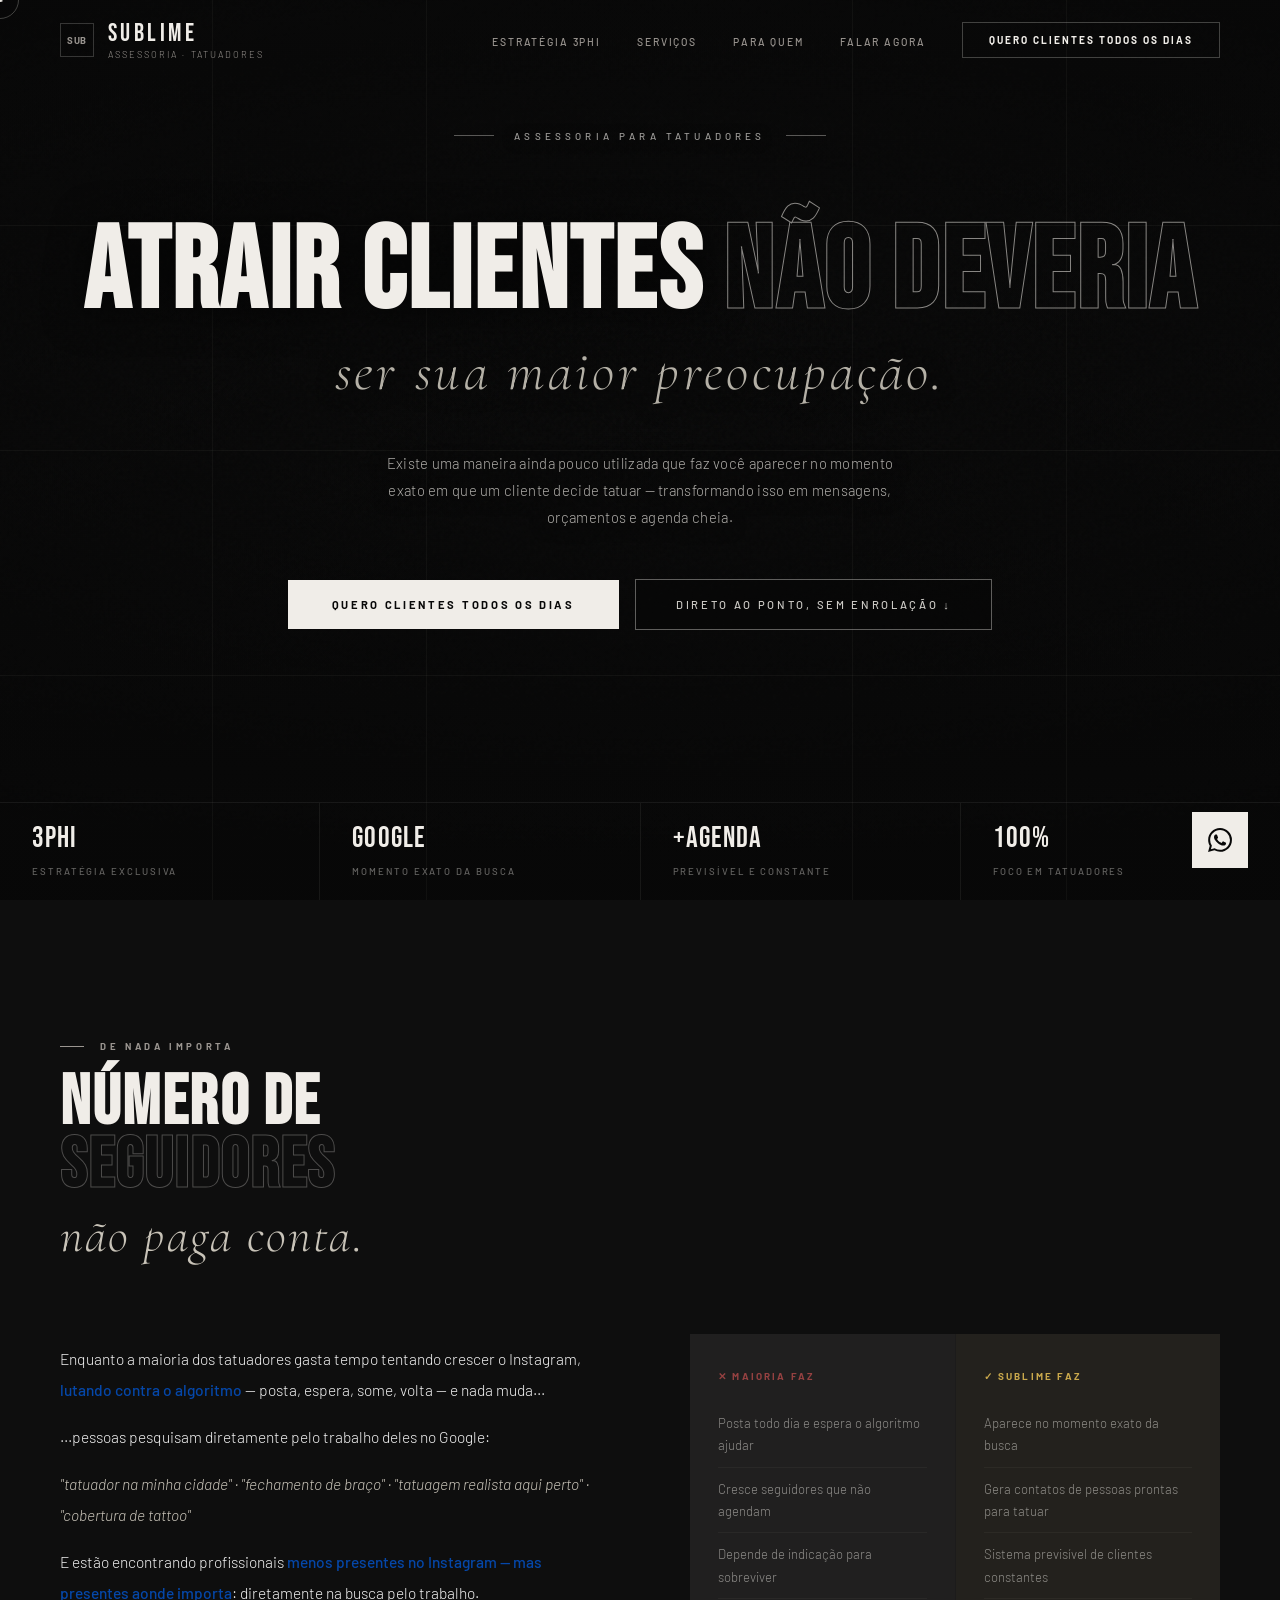
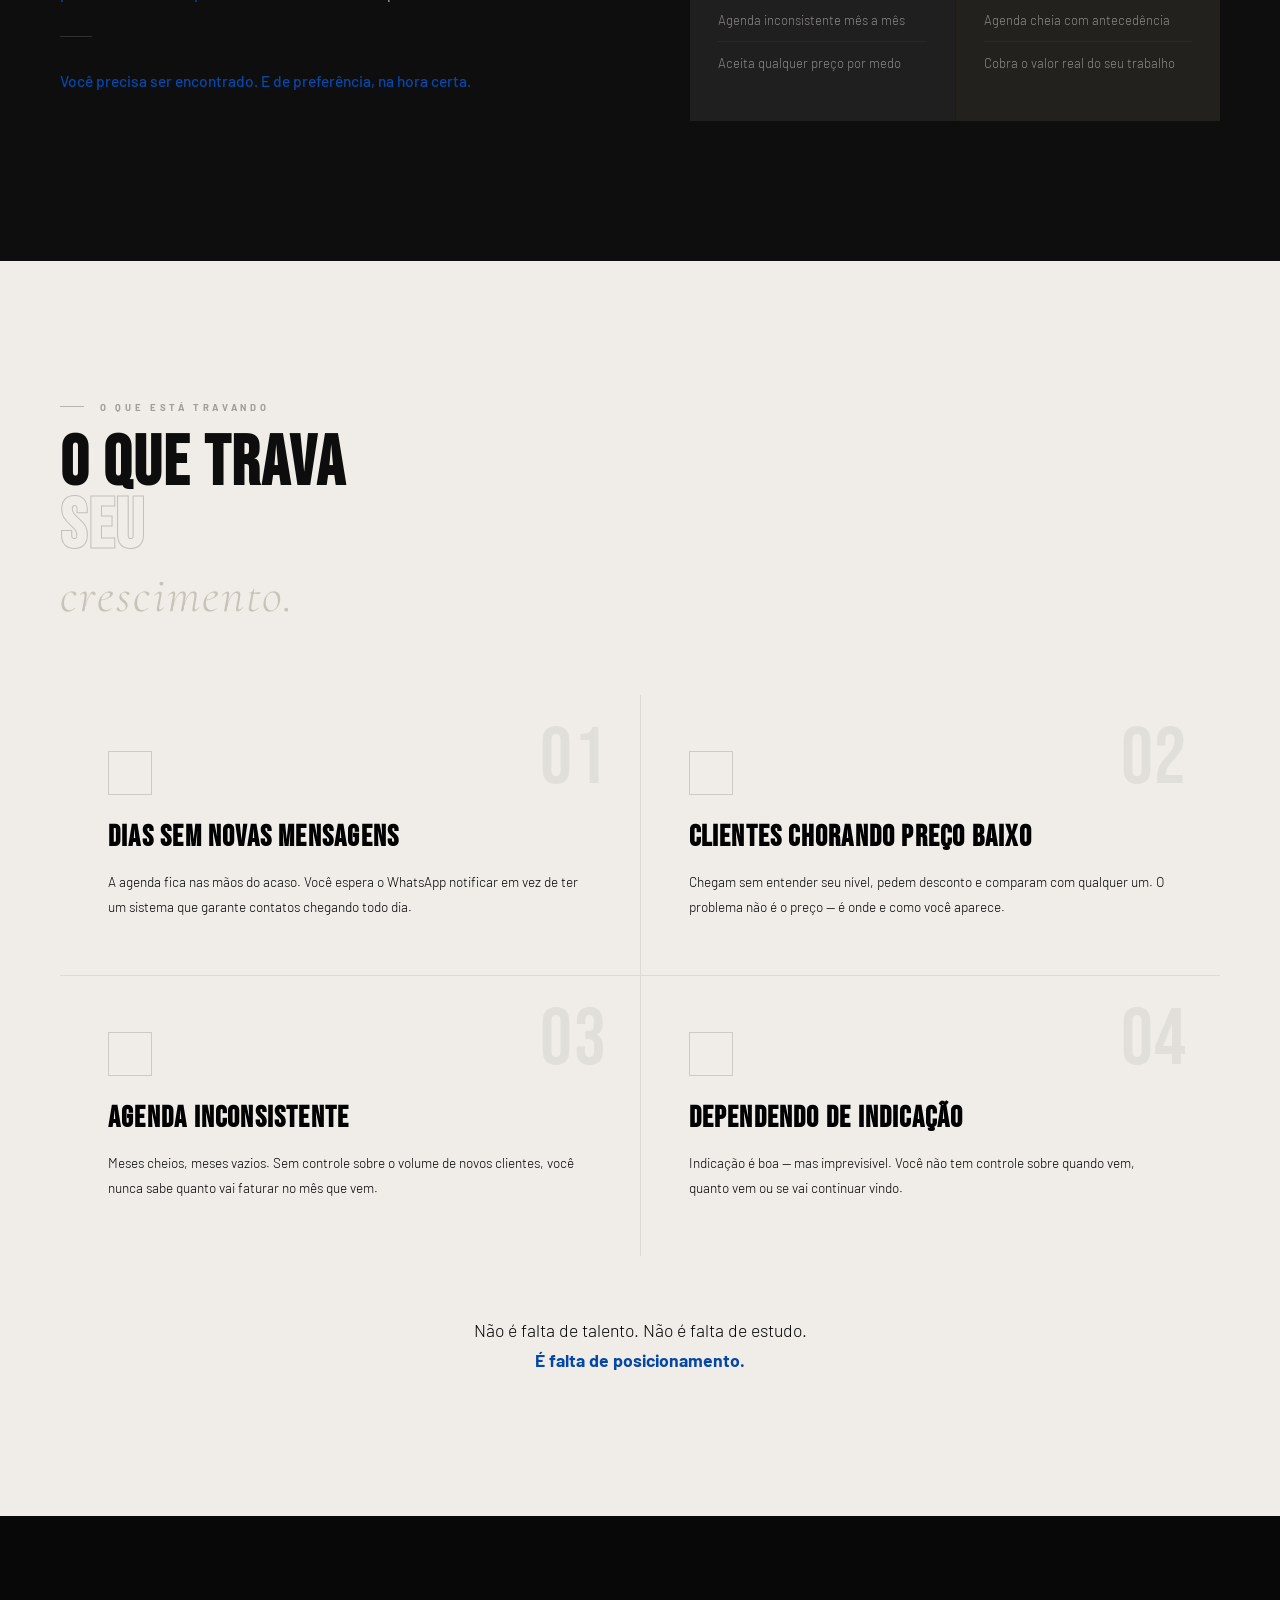
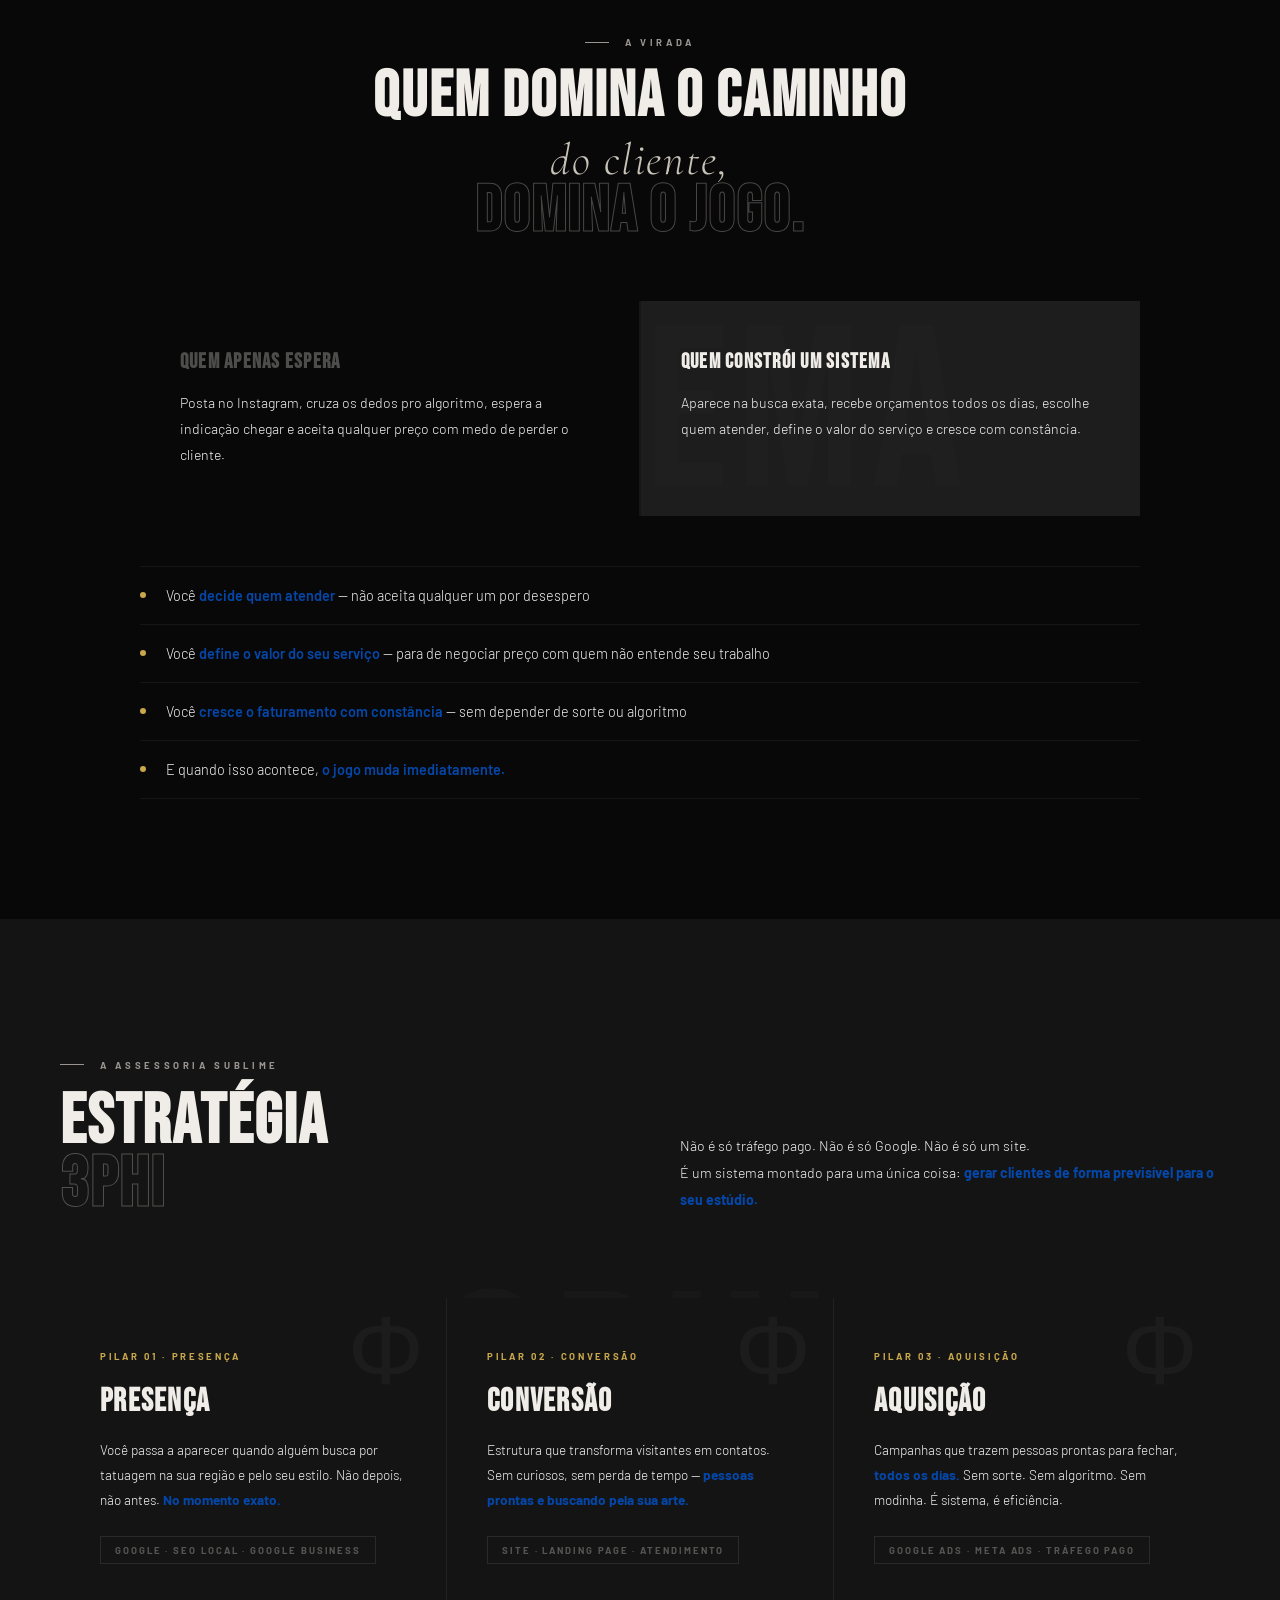
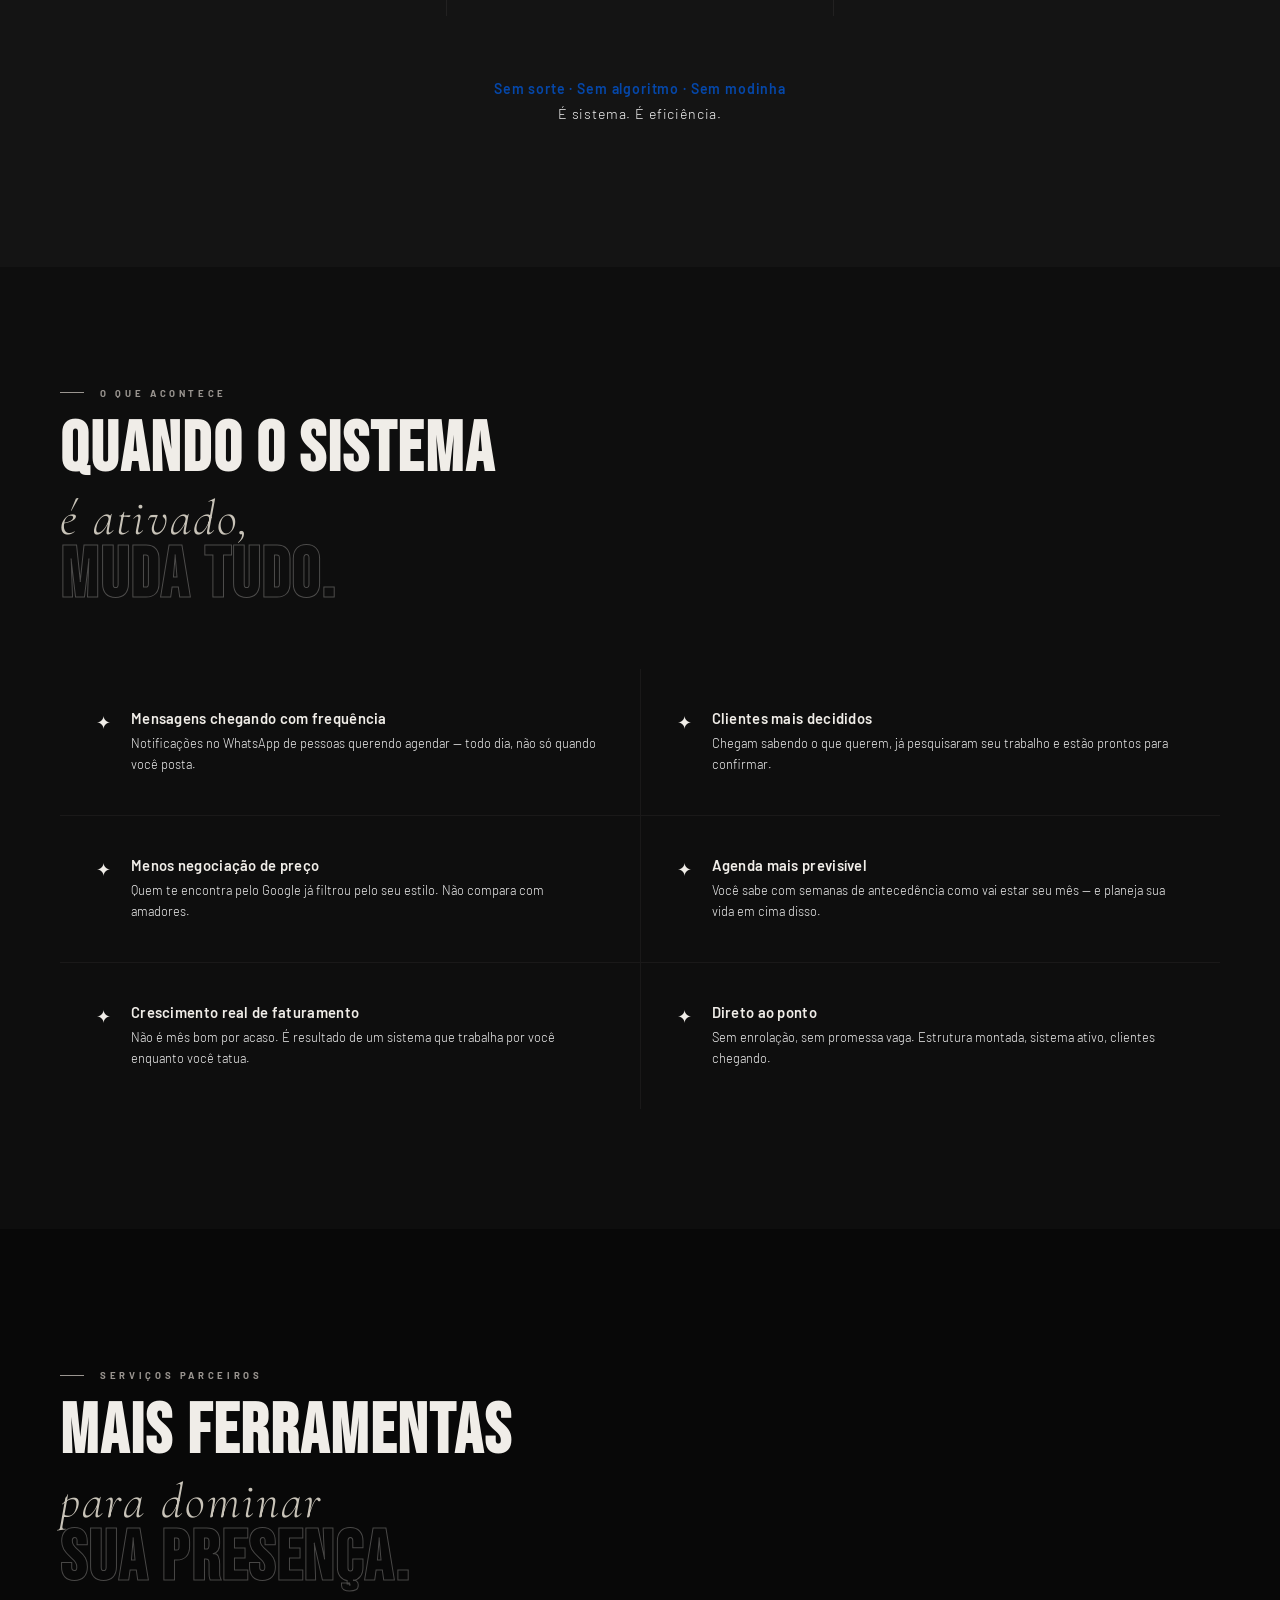
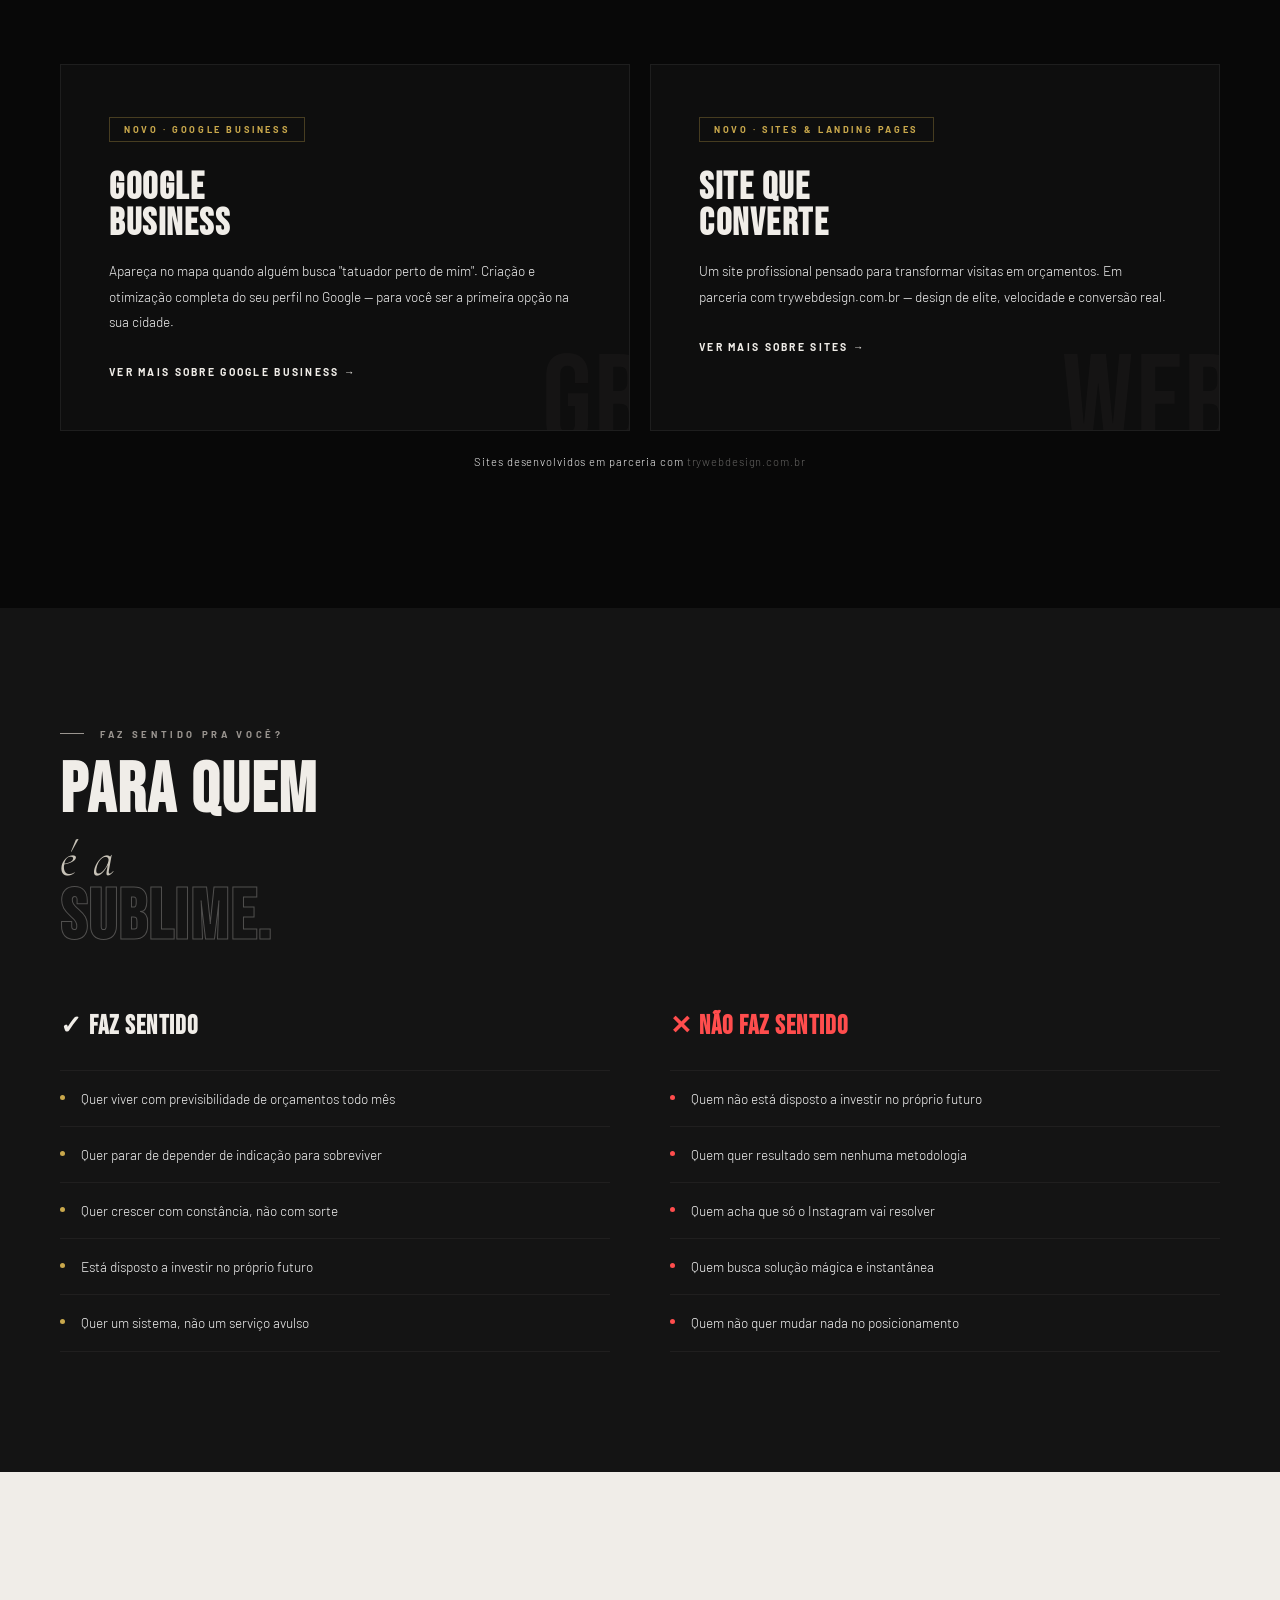
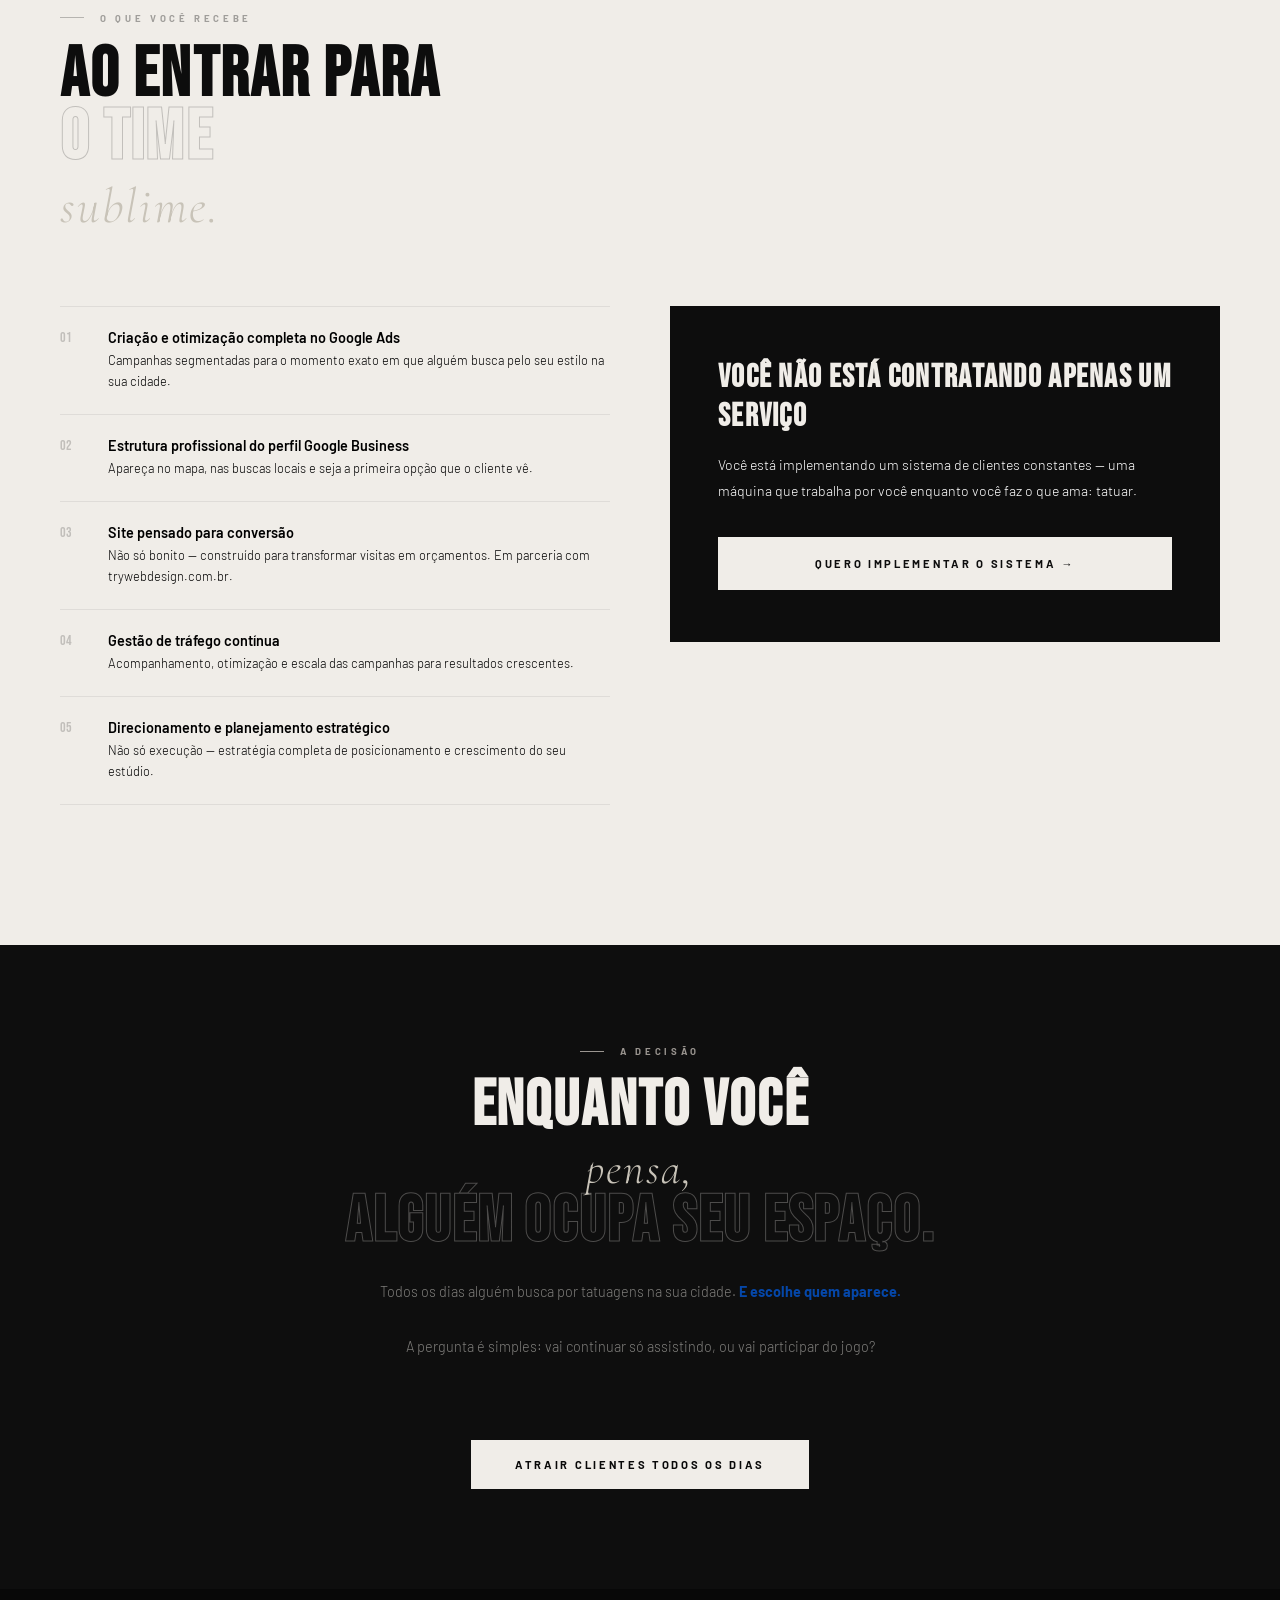
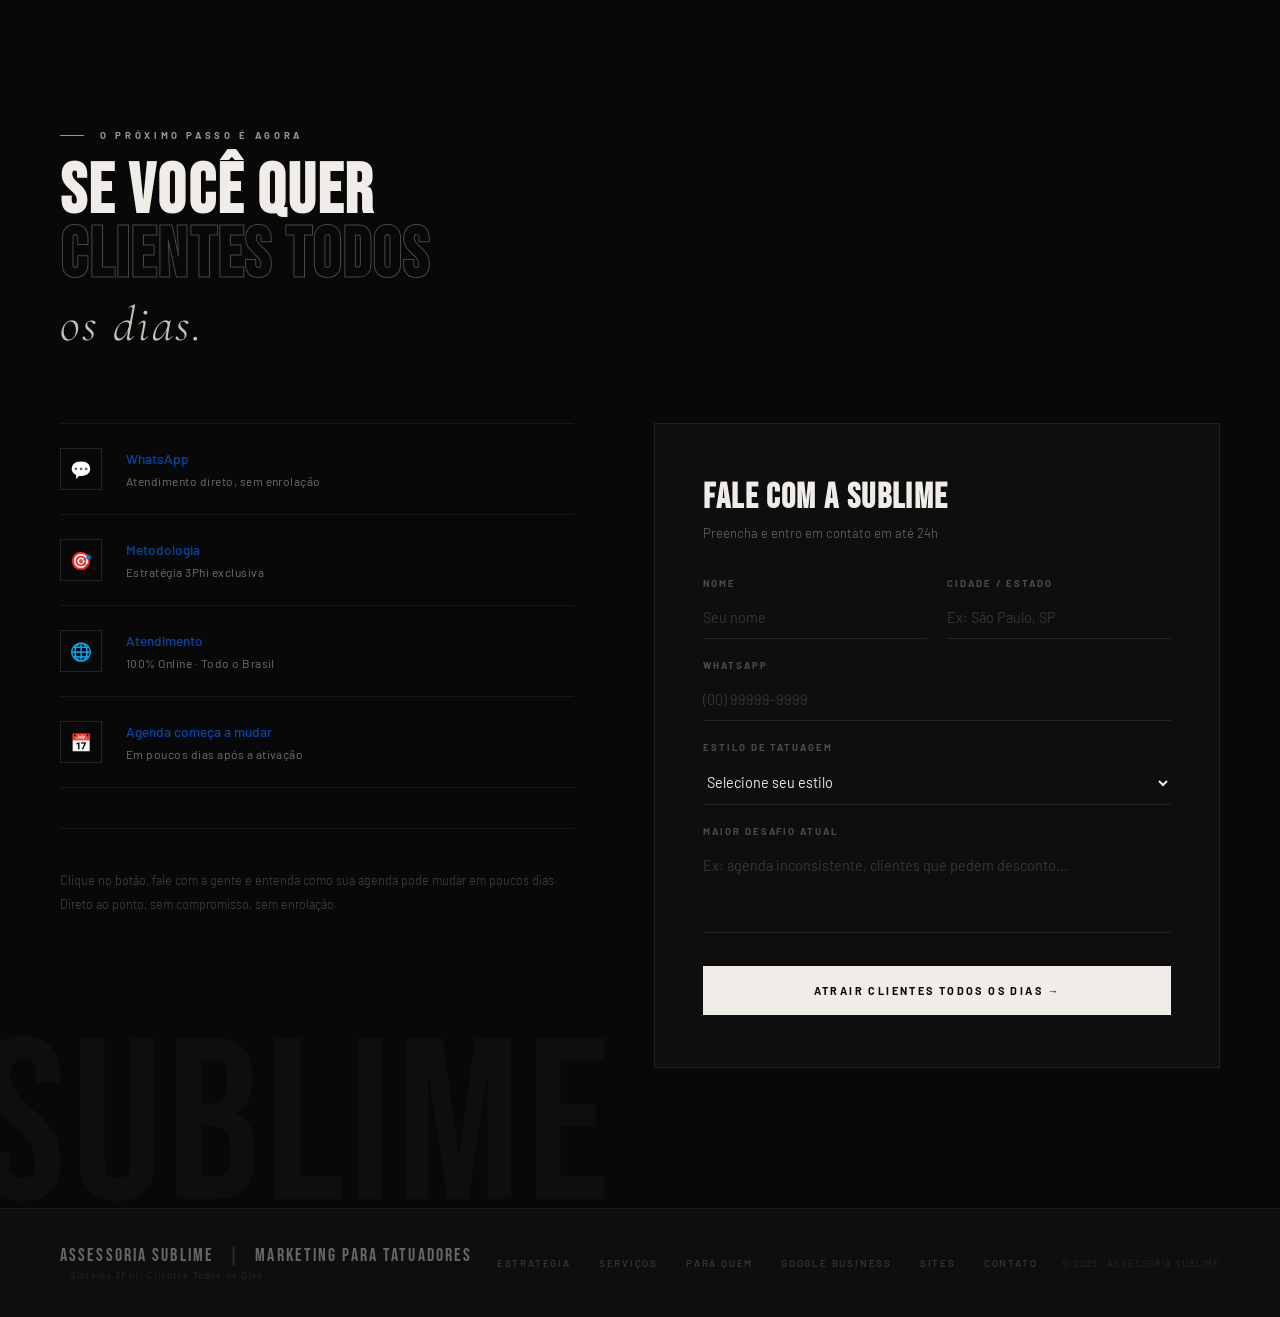
==== index.html @ d4244ec0 "Update index.html" ====
<!DOCTYPE html>
<html lang="pt-BR">
<head>
  <!-- Google Tag Manager -->
<script>(function(w,d,s,l,i){w[l]=w[l]||[];w[l].push({'gtm.start':
new Date().getTime(),event:'gtm.js'});var f=d.getElementsByTagName(s)[0],
j=d.createElement(s),dl=l!='dataLayer'?'&l='+l:'';j.async=true;j.src=
'https://www.googletagmanager.com/gtm.js?id='+i+dl;f.parentNode.insertBefore(j,f);
})(window,document,'script','dataLayer','GTM-MG3N7WS7');</script>
<!-- End Google Tag Manager -->
  
<meta charset="UTF-8"/>
<meta name="viewport" content="width=device-width, initial-scale=1.0"/>
<title>Assessoria Sublime | Marketing para Tatuadores</title>
<meta name="description" content="Apareça no momento exato em que um cliente decide tatuar. Sistema que gera clientes de forma previsível para o seu estúdio."/>
<link rel="preconnect" href="https://fonts.googleapis.com"/>
<link href="https://fonts.googleapis.com/css2?family=Bebas+Neue&family=Cormorant:ital,wght@0,300;0,400;0,600;1,300;1,400;1,600&family=Barlow:wght@200;300;400;500;700&display=swap" rel="stylesheet"/>
<style>
:root {
  --k:     #080808;
  --k2:    #0e0e0e;
  --k3:    #141414;
  --k4:    #1c1c1c;
  --w:     #f0ede8;
  --wdim:  rgba(240,237,232,0.38);
  --wfaint:rgba(240,237,232,0.06);
  --ink:   #d4cfc6;
  --silver:#9a9590;
  --bone:  #c8c3b8;
  --gold:  #c9a84c;
  --gold2: #e8c96a;
}
*{margin:0;padding:0;box-sizing:border-box;}
html{scroll-behavior:smooth;}
body{
  background:var(--k);
  color:var(--w);
  font-family:'Barlow',sans-serif;
  overflow-x:hidden;
  cursor:default;
}
  strong {
  color: #0547A9;
}
#dot{width:5px;height:5px;background:var(--w);border-radius:50%;position:fixed;pointer-events:none;z-index:9999;transform:translate(-50%,-50%);mix-blend-mode:difference;}
#ring{width:38px;height:38px;border:1px solid rgba(240,237,232,0.25);border-radius:50%;position:fixed;pointer-events:none;z-index:9998;transform:translate(-50%,-50%);transition:transform .35s cubic-bezier(.23,1,.32,1),width .35s,height .35s,opacity .35s;}
body.on-link #ring{width:60px;height:60px;border-color:rgba(240,237,232,.55);}
body.on-link #dot{transform:translate(-50%,-50%) scale(0);}
body::before{content:'';position:fixed;inset:0;z-index:0;pointer-events:none;background-image:url("data:image/svg+xml,%3Csvg viewBox='0 0 256 256' xmlns='http://www.w3.org/2000/svg'%3E%3Cfilter id='n'%3E%3CfeTurbulence type='fractalNoise' baseFrequency='.9' numOctaves='4' stitchTiles='stitch'/%3E%3C/filter%3E%3Crect width='100%25' height='100%25' filter='url(%23n)'/%3E%3C/svg%3E");opacity:.04;}

/* NAV */
nav{position:fixed;top:0;width:100%;z-index:200;padding:0 60px;height:80px;display:flex;align-items:center;justify-content:space-between;transition:background .5s,border-color .5s;border-bottom:1px solid transparent;}
nav.scrolled{background:rgba(8,8,8,.92);backdrop-filter:blur(20px);border-color:rgba(240,237,232,.06);}
.logo-wrap{display:flex;align-items:center;gap:14px;text-decoration:none;}
.logo-icon{width:34px;height:34px;border:1px solid rgba(240,237,232,.2);display:flex;align-items:center;justify-content:center;font-size:.6rem;color:var(--silver);letter-spacing:.08em;font-family:'Barlow',sans-serif;font-weight:700;transition:border-color .3s;}
.logo-wrap:hover .logo-icon{border-color:var(--w);}
.logo-name{font-family:'Bebas Neue',sans-serif;font-size:1.55rem;letter-spacing:.14em;color:var(--w);}
.logo-sub{font-size:.58rem;font-weight:300;letter-spacing:.22em;text-transform:uppercase;color:var(--silver);margin-top:1px;display:block;}
.nav-links{display:flex;align-items:center;gap:36px;list-style:none;}
.nav-links a{font-size:.65rem;font-weight:500;letter-spacing:.18em;text-transform:uppercase;color:var(--silver);text-decoration:none;transition:color .25s;}
.nav-links a:hover{color:var(--w);}
.nav-cta{display:inline-flex;align-items:center;gap:8px;border:1px solid rgba(240,237,232,.25);color:var(--w)!important;padding:11px 26px;font-size:.63rem!important;font-weight:700!important;letter-spacing:.2em!important;transition:background .3s,border-color .3s!important;}
.nav-cta:hover{background:var(--w)!important;color:var(--k)!important;border-color:var(--w)!important;}

/* HERO */
#inicio{position:relative;min-height:100vh;display:flex;align-items:center;justify-content:center;overflow:hidden;}
.hero-video{position:absolute;inset:0;width:100%;height:100%;object-fit:cover;opacity:.38;}
.hero-overlay{position:absolute;inset:0;background:radial-gradient(ellipse at center,rgba(8,8,8,.1) 0%,rgba(8,8,8,.65) 100%),linear-gradient(to bottom,rgba(8,8,8,.6) 0%,rgba(8,8,8,.1) 40%,rgba(8,8,8,.95) 100%);}
.hero-grid{position:absolute;inset:0;pointer-events:none;overflow:hidden;}
.hero-grid-h{position:absolute;left:0;right:0;height:1px;background:rgba(240,237,232,.04);}
.hero-grid-v{position:absolute;top:0;bottom:0;width:1px;background:rgba(240,237,232,.04);}
.hero-content{position:relative;z-index:10;text-align:center;padding:0 24px;padding-bottom:140px;opacity:0;animation:heroin 1.4s 0.2s cubic-bezier(.22,1,.36,1) forwards;}
@keyframes heroin{from{opacity:0;transform:translateY(40px);}to{opacity:1;transform:none;}}
.hero-eyebrow{font-size:.62rem;font-weight:500;letter-spacing:.42em;text-transform:uppercase;color:rgba(240,237,232,.65);display:flex;align-items:center;justify-content:center;gap:20px;margin-bottom:40px;text-shadow:0 2px 12px rgba(0,0,0,.9);}
.hero-eyebrow::before,.hero-eyebrow::after{content:'';width:40px;height:1px;background:rgba(240,237,232,.35);}
h1{font-family:'Bebas Neue',sans-serif;font-size:clamp(4rem,9vw,11rem);letter-spacing:.02em;line-height:.9;color:var(--w);text-shadow:0 4px 40px rgba(0,0,0,.7);margin-top:80px;}
h1 .outline{ margin-top: 30px;-webkit-text-stroke:1px rgba(240,237,232,.55);color:transparent;text-shadow:none;}
h1 .italic-serif{font-family:'Cormorant',serif;font-style:italic;font-weight:300;font-size:.48em;color:rgba(200,195,184,.9);display:block;letter-spacing:.06em;line-height:1.2;margin-top:14px;text-shadow:0 2px 20px rgba(0,0,0,.8);}
.hero-sub{font-size:.92rem;font-weight:300;line-height:1.85;color:rgba(240,237,232,.72);max-width:540px;margin:44px auto 48px;letter-spacing:.02em;text-shadow:0 2px 20px rgba(0,0,0,.8);}
.hero-cta-wrap{display:flex;gap:16px;justify-content:center;flex-direction:column;align-items:center;}
@media(min-width:640px){.hero-cta-wrap{flex-direction:row;}}
.btn-main{display:inline-flex;align-items:center;gap:10px;background:var(--w);color:var(--k);padding:18px 44px;font-size:.7rem;font-weight:700;letter-spacing:.24em;text-transform:uppercase;text-decoration:none;transition:background .3s,transform .2s;position:relative;overflow:hidden;}
.btn-main::after{content:'';position:absolute;top:-50%;left:-60%;width:20%;height:200%;background:rgba(0,0,0,.12);transform:rotate(30deg);transition:left .6s cubic-bezier(.19,1,.22,1);}
.btn-main:hover::after{left:120%;}
.btn-main:hover{background:var(--bone);transform:translateY(-2px);}
.btn-ghost{display:inline-flex;align-items:center;gap:10px;border:1px solid rgba(240,237,232,.38);color:rgba(240,237,232,.85);padding:18px 40px;font-size:.7rem;font-weight:500;letter-spacing:.24em;text-transform:uppercase;text-decoration:none;background:rgba(8,8,8,.35);backdrop-filter:blur(8px);transition:border-color .3s,color .3s,background .3s;}
.btn-ghost:hover{border-color:rgba(240,237,232,.7);color:var(--w);background:rgba(8,8,8,.6);}
.hero-bar{position:absolute;bottom:0;left:0;right:0;z-index:10;display:flex;border-top:1px solid rgba(240,237,232,.07);opacity:0;animation:heroin 1.2s .9s ease forwards;}
.hero-bar-item{flex:1;padding:22px 32px;border-right:1px solid rgba(240,237,232,.07);transition:background .3s;}
.hero-bar-item:last-child{border-right:none;}
.hero-bar-item:hover{background:rgba(240,237,232,.03);}
.hero-bar-num{font-family:'Bebas Neue',sans-serif;font-size:1.8rem;letter-spacing:.04em;color:var(--w);display:block;line-height:1;margin-bottom:5px;}
.hero-bar-label{font-size:.6rem;font-weight:500;letter-spacing:.2em;text-transform:uppercase;color:rgba(240,237,232,.4);}

/* MARQUEE 
.marquee-bar{background:var(--w);padding:12px 0;overflow:hidden;}
.marquee-inner{display:inline-flex;gap:0;animation:mq 28s linear infinite;}
.marquee-inner span{font-size:.62rem;font-weight:700;letter-spacing:.22em;text-transform:uppercase;color:rgba(8,8,8,.5);padding:0 32px;border-right:1px solid rgba(8,8,8,.1);white-space:nowrap;}
.marquee-inner span.hi{color:rgba(8,8,8,.85);}
@keyframes mq{from{transform:translateX(0)}to{transform:translateX(-50%)}}
*/
  
/* SECTION BASE */
.section-label{font-size:.6rem;font-weight:700;letter-spacing:.38em;text-transform:uppercase;color:var(--silver);display:flex;align-items:center;gap:16px;margin-bottom:20px;}
.section-label::before{content:'';width:24px;height:1px;background:var(--silver);}
h2{font-family:'Bebas Neue',sans-serif;font-size:clamp(2.8rem,5.5vw,6.5rem);letter-spacing:.03em;line-height:.9;color:var(--w);}
h2 .outline{-webkit-text-stroke:1px rgba(240,237,232,.28);color:transparent;}
h2 em{font-family:'Cormorant',serif;font-style:italic;font-weight:300;font-size:.7em;color:var(--bone);}

/* QUEBRA DE CRENÇA */
#crenca{padding:140px 60px;background:var(--k2);position:relative;overflow:hidden;}
.crenca-inner{max-width:1300px;margin:0 auto;}
.crenca-grid{display:grid;grid-template-columns:1fr 1fr;gap:100px;align-items:center;margin-top:72px;}
.crenca-left{}
.crenca-p{font-size:.97rem;font-weight:300;line-height:2;color:rgba(240,237,232,.55);margin-bottom:16px;}
.crenca-p strong{color:var(--w);font-weight:500;}
.crenca-p em{font-style:italic;color:var(--bone);}
.crenca-divider{width:32px;height:1px;background:rgba(240,237,232,.15);margin:28px 0;}
.crenca-right{position:relative;}
.crenca-vs{display:grid;grid-template-columns:1fr 1fr;gap:1px;background:rgba(240,237,232,.06);}
.cvs-col{background:var(--k2);padding:36px 28px;}
.cvs-col.bad{background:rgba(255,255,255,.015);}
.cvs-col.good{background:rgba(201,168,76,.04);}
.cvs-title{font-size:.62rem;font-weight:700;letter-spacing:.22em;text-transform:uppercase;margin-bottom:20px;display:flex;align-items:center;gap:10px;}
.cvs-title.red{color:rgba(200,80,80,.7);}
.cvs-title.green{color:var(--gold);}
.cvs-item{font-size:.82rem;font-weight:300;color:rgba(240,237,232,.52);line-height:1.7;padding:10px 0;border-bottom:1px solid rgba(240,237,232,.04);}
.cvs-item:last-child{border-bottom:none;}

/* DOR REAL */
#dor{padding:140px 60px;background:var(--w);position:relative;}
#dor .section-label{color:rgba(8,8,8,.35);}
#dor .section-label::before{background:rgba(8,8,8,.25);}
#dor h2{color:#0d0d0d;}
#dor h2 .outline{-webkit-text-stroke:1px rgba(8,8,8,.2);color:transparent;}
.dor-inner{max-width:1300px;margin:0 auto;}
.dor-grid{display:grid;grid-template-columns:repeat(2,1fr);gap:1px;background:rgba(8,8,8,.08);margin-top:72px;}
.pcard{background:var(--w);padding:56px 48px;position:relative;overflow:hidden;transition:background .4s;}
.pcard:hover{background:#ede9e3;}
.pcard-n{font-family:'Bebas Neue',sans-serif;font-size:5rem;letter-spacing:.02em;color:rgba(8,8,8,.06);position:absolute;top:24px;right:32px;line-height:1;transition:color .4s;}
.pcard:hover .pcard-n{color:rgba(8,8,8,.1);}
.pcard-icon{width:44px;height:44px;border:1px solid rgba(8,8,8,.15);display:flex;align-items:center;justify-content:center;font-size:1.2rem;margin-bottom:24px;}
.pcard h3{font-family:'Bebas Neue',sans-serif;font-size:1.9rem;letter-spacing:.04em;color:#0d0d0d;margin-bottom:14px;}
.pcard p{font-size:.85rem;font-weight:300;line-height:1.85;color:rgba(8,8,8,.48);}
.pcard-bar{position:absolute;bottom:0;left:0;width:0;height:2px;background:#0d0d0d;transition:width .5s ease;}
.pcard:hover .pcard-bar{width:100%;}
.dor-bottom{max-width:1300px;margin:60px auto 0;text-align:center;}
.dor-bottom p{font-size:1.1rem;font-weight:300;color:#0d0d0d;line-height:1.7;}
.dor-bottom strong{font-weight:700;}

/* VIRADA MENTAL */
#virada{padding:120px 60px;background:var(--k);position:relative;overflow:hidden;}
.virada-bg{position:absolute;top:50%;left:50%;transform:translate(-50%,-50%);font-family:'Bebas Neue',sans-serif;font-size:clamp(10rem,18vw,20rem);letter-spacing:.04em;color:rgba(240,237,232,.015);pointer-events:none;user-select:none;white-space:nowrap;}
.virada-inner{max-width:1000px;margin:0 auto;text-align:center;position:relative;z-index:1;}
.virada-inner h2{font-size:clamp(2rem,5vw,5rem);margin-bottom:40px;}
.virada-cols{display:grid;grid-template-columns:1fr 1fr;gap:2px;background:rgba(240,237,232,.06);margin-top:60px;text-align:left;}
.vcol{background:var(--k);padding:48px 40px;}
.vcol h4{font-family:'Bebas Neue',sans-serif;font-size:1.3rem;letter-spacing:.06em;color:rgba(240,237,232,.3);margin-bottom:16px;}
.vcol p{font-size:.88rem;font-weight:300;color:rgba(240,237,232,.5);line-height:1.85;}
.vcol.active{background:rgba(240,237,232,.03);}
.vcol.active h4{color:var(--w);}
.vcol.active p{color:rgba(240,237,232,.7);}
.virada-list{margin-top:50px;display:flex;flex-direction:column;gap:0;}
.vli{display:flex;align-items:center;gap:20px;padding:20px 0;border-bottom:1px solid rgba(240,237,232,.06);}
.vli:first-child{border-top:1px solid rgba(240,237,232,.06);}
.vli-dot{width:6px;height:6px;background:var(--gold);border-radius:50%;flex-shrink:0;}
.vli p{font-size:.9rem;font-weight:300;color:rgba(240,237,232,.65);}
.vli p strong{color:var(--w);font-weight:600;}

/* SERVIÇOS / 3PHI */
#metodo{padding:140px 60px;background:var(--k3);position:relative;overflow:hidden;}
.met-watermark{position:absolute;top:50%;left:50%;transform:translate(-50%,-50%);font-family:'Bebas Neue',sans-serif;font-size:clamp(12rem,20vw,22rem);letter-spacing:.04em;color:rgba(240,237,232,.018);pointer-events:none;user-select:none;white-space:nowrap;}
.met-inner{max-width:1300px;margin:0 auto;}
.met-header{display:grid;grid-template-columns:1fr 1fr;gap:80px;align-items:end;margin-bottom:80px;}
.met-header p{font-size:.88rem;font-weight:300;line-height:1.9;color:rgba(240,237,232,.5);align-self:end;padding-bottom:4px;}
.phi-grid{display:grid;grid-template-columns:repeat(3,1fr);gap:1px;background:rgba(240,237,232,.06);}
.phi-card{background:var(--k3);padding:52px 40px;position:relative;overflow:hidden;transition:background .4s;}
.phi-card:hover{background:var(--k4);}
.phi-letter{font-family:'Bebas Neue',sans-serif;font-size:6rem;letter-spacing:.02em;color:rgba(240,237,232,.04);position:absolute;top:10px;right:20px;line-height:1;transition:color .4s;}
.phi-card:hover .phi-letter{color:rgba(240,237,232,.08);}
.phi-num{font-size:.6rem;font-weight:700;letter-spacing:.28em;text-transform:uppercase;color:var(--gold);margin-bottom:20px;}
.phi-card h3{font-family:'Bebas Neue',sans-serif;font-size:2rem;letter-spacing:.04em;color:var(--w);margin-bottom:16px;}
.phi-card p{font-size:.85rem;font-weight:300;line-height:1.85;color:rgba(240,237,232,.5);}
.phi-tag{display:inline-block;margin-top:24px;font-size:.6rem;font-weight:700;letter-spacing:.2em;text-transform:uppercase;border:1px solid rgba(240,237,232,.1);color:rgba(240,237,232,.3);padding:7px 14px;}
.phi-close{max-width:1300px;margin:60px auto 0;text-align:center;}
.phi-close p{font-size:.88rem;font-weight:300;color:rgba(240,237,232,.35);line-height:1.8;letter-spacing:.06em;}
.phi-close strong{color:rgba(240,237,232,.65);font-weight:600;}

/* BENEFICIOS */
#beneficios{padding:120px 60px;background:var(--k2);}
.ben-inner{max-width:1300px;margin:0 auto;}
.ben-grid{display:grid;grid-template-columns:1fr 1fr;gap:1px;background:rgba(240,237,232,.05);margin-top:60px;}
.bcard{background:var(--k2);padding:40px 36px;display:flex;align-items:flex-start;gap:20px;transition:background .3s;cursor:default;}
.bcard:hover{background:var(--k3);}
.bcard-check{font-size:1.1rem;flex-shrink:0;margin-top:2px;}
.bcard h4{font-size:.92rem;font-weight:600;color:var(--w);margin-bottom:6px;letter-spacing:.02em;}
.bcard p{font-size:.8rem;font-weight:300;color:rgba(240,237,232,.48);line-height:1.65;}

/* SERVIÇOS EXTRAS */
#servicos{padding:140px 60px;background:var(--k);}
.srv-inner{max-width:1300px;margin:0 auto;}
.srv-grid{display:grid;grid-template-columns:1fr 1fr;gap:20px;margin-top:72px;}
.srv-card{background:var(--k2);border:1px solid rgba(240,237,232,.07);padding:52px 48px;position:relative;overflow:hidden;transition:border-color .4s,transform .3s;text-decoration:none;display:block;}
.srv-card:hover{border-color:rgba(240,237,232,.2);transform:translateY(-4px);}
.srv-card-badge{display:inline-block;font-size:.58rem;font-weight:700;letter-spacing:.28em;text-transform:uppercase;padding:6px 14px;border:1px solid rgba(240,237,232,.12);color:var(--gold);border-color:rgba(201,168,76,.3);margin-bottom:28px;}
.srv-card h3{font-family:'Bebas Neue',sans-serif;font-size:2.4rem;letter-spacing:.04em;color:var(--w);margin-bottom:16px;line-height:.95;}
.srv-card p{font-size:.85rem;font-weight:300;line-height:1.85;color:rgba(240,237,232,.48);margin-bottom:32px;}
.srv-card .srv-link{font-size:.65rem;font-weight:700;letter-spacing:.22em;text-transform:uppercase;color:var(--w);display:flex;align-items:center;gap:10px;transition:gap .3s;}
.srv-card:hover .srv-link{gap:16px;}
.srv-card-bg{position:absolute;bottom:-40px;right:-20px;font-family:'Bebas Neue',sans-serif;font-size:8rem;letter-spacing:.02em;color:rgba(240,237,232,.03);line-height:1;pointer-events:none;transition:color .4s;}
.srv-card:hover .srv-card-bg{color:rgba(240,237,232,.06);}
.srv-partner{max-width:1300px;margin:24px auto 0;text-align:center;font-size:.7rem;font-weight:300;color:rgba(240,237,232,.22);letter-spacing:.08em;}
.srv-partner a{color:rgba(240,237,232,.4);text-decoration:none;transition:color .2s;}
.srv-partner a:hover{color:var(--w);}

/* QUALIFICAÇÃO */
#qualificacao{padding:120px 60px;background:var(--k3);}
.qual-inner{max-width:1300px;margin:0 auto;}
.qual-grid{display:grid;grid-template-columns:1fr 1fr;gap:60px;margin-top:60px;}
.qual-col h3{font-family:'Bebas Neue',sans-serif;font-size:1.6rem;letter-spacing:.05em;margin-bottom:28px;}
.qual-col.yes h3{color:var(--w);}
.qual-col.no h3{color:rgba(240,237,232,.25);}
.qlist{display:flex;flex-direction:column;gap:0;}
.qitem{display:flex;gap:16px;align-items:flex-start;padding:16px 0;border-bottom:1px solid rgba(240,237,232,.05);}
.qitem:first-child{border-top:1px solid rgba(240,237,232,.05);}
.qitem-dot{width:5px;height:5px;border-radius:50%;flex-shrink:0;margin-top:8px;}
.qual-col.yes .qitem-dot{background:var(--gold);}
.qual-col.no .qitem-dot{background:rgba(240,237,232,.12);}
.qitem p{font-size:.85rem;font-weight:300;line-height:1.7;}
.qual-col.yes .qitem p{color:rgba(240,237,232,.65);}
.qual-col.no .qitem p{color:rgba(240,237,232,.22);}

/* OFERTA */
#oferta{padding:140px 60px;background:var(--w);}
#oferta .section-label{color:rgba(8,8,8,.35);}
#oferta .section-label::before{background:rgba(8,8,8,.25);}
#oferta h2{color:#0d0d0d;}
#oferta h2 .outline{-webkit-text-stroke:1px rgba(8,8,8,.2);}
.oferta-inner{max-width:1300px;margin:0 auto;}
.oferta-grid{display:grid;grid-template-columns:1fr 1fr;gap:60px;margin-top:72px;align-items:start;}
.oferta-list{display:flex;flex-direction:column;gap:0;}
.oitem{display:flex;gap:20px;align-items:flex-start;padding:22px 0;border-bottom:1px solid rgba(8,8,8,.07);}
.oitem:first-child{border-top:1px solid rgba(8,8,8,.07);}
.oitem-n{font-family:'Bebas Neue',sans-serif;font-size:.9rem;color:rgba(8,8,8,.2);flex-shrink:0;min-width:28px;}
.oitem h4{font-size:.9rem;font-weight:600;color:#0d0d0d;margin-bottom:4px;}
.oitem p{font-size:.8rem;font-weight:300;color:rgba(8,8,8,.5);line-height:1.65;}
.oferta-right{background:#0d0d0d;padding:52px 48px;}
.oferta-right h3{font-family:'Bebas Neue',sans-serif;font-size:2rem;letter-spacing:.04em;color:var(--w);margin-bottom:16px;}
.oferta-right p{font-size:.88rem;font-weight:300;line-height:1.9;color:rgba(240,237,232,.5);margin-bottom:32px;}
.oferta-cta{display:block;background:var(--w);color:#0d0d0d;text-align:center;padding:20px;font-size:.7rem;font-weight:700;letter-spacing:.24em;text-transform:uppercase;text-decoration:none;transition:background .3s,transform .2s;position:relative;overflow:hidden;}
.oferta-cta::after{content:'';position:absolute;top:-50%;left:-60%;width:20%;height:200%;background:rgba(0,0,0,.08);transform:rotate(30deg);transition:left .5s cubic-bezier(.19,1,.22,1);}
.oferta-cta:hover::after{left:120%;}
.oferta-cta:hover{background:var(--bone);transform:translateY(-2px);}

/* URGENCIA */
#urgencia{padding:100px 60px;background:var(--k2);text-align:center;}
.urg-inner{max-width:800px;margin:0 auto;}
.urg-inner h2{font-size:clamp(2rem,5vw,5rem);margin-bottom:28px;}
.urg-inner p{font-size:.9rem;font-weight:300;line-height:1.9;color:rgba(240,237,232,.5);margin-bottom:40px;}
.urg-inner p strong{color:var(--w);}

/* CTA FINAL */
#contato{padding:140px 60px;background:var(--k);position:relative;overflow:hidden;}
.cta-bg-text{position:absolute;bottom:-60px;left:-20px;right:0;font-family:'Bebas Neue',sans-serif;font-size:clamp(8rem,18vw,20rem);letter-spacing:.02em;color:rgba(240,237,232,.03);white-space:nowrap;overflow:hidden;pointer-events:none;user-select:none;}
.contato-inner{max-width:1300px;margin:0 auto;position:relative;z-index:1;}
.contato-grid{display:grid;grid-template-columns:1fr 1.1fr;gap:80px;margin-top:72px;align-items:start;}
.cinfo{display:flex;flex-direction:column;gap:0;}
.citem{display:flex;gap:24px;align-items:center;padding:24px 0;border-bottom:1px solid rgba(240,237,232,.07);text-decoration:none;transition:padding-left .3s;}
.citem:first-child{border-top:1px solid rgba(240,237,232,.07);}
.citem:hover{padding-left:8px;}
.citem-box{width:42px;height:42px;border:1px solid rgba(240,237,232,.12);display:flex;align-items:center;justify-content:center;font-size:1.1rem;flex-shrink:0;}
.citem strong{display:block;font-size:.85rem;color:var(--w);margin-bottom:3px;font-weight:500;}
.citem span{font-size:.75rem;color:rgba(240,237,232,.45);letter-spacing:.04em;}
.form-box{background:var(--k2);border:1px solid rgba(240,237,232,.08);padding:52px 48px;}
.form-box h3{font-family:'Bebas Neue',sans-serif;font-size:2.2rem;letter-spacing:.04em;color:var(--w);margin-bottom:6px;}
.form-box>p{font-size:.82rem;color:rgba(240,237,232,.42);margin-bottom:36px;font-weight:300;}
.fg{margin-bottom:20px;}
.fg label{display:block;font-size:.6rem;font-weight:700;letter-spacing:.2em;text-transform:uppercase;color:rgba(240,237,232,.28);margin-bottom:8px;}
.fg input,.fg select,.fg textarea{width:100%;background:transparent;border:none;border-bottom:1px solid rgba(240,237,232,.1);padding:12px 0;font-family:'Barlow',sans-serif;font-size:.9rem;color:var(--w);outline:none;transition:border-color .25s;border-radius:0;}
.fg input::placeholder,.fg textarea::placeholder{color:rgba(240,237,232,.18);}
.fg select option{background:var(--k2);color:var(--w);}
.fg input:focus,.fg select:focus,.fg textarea:focus{border-color:rgba(240,237,232,.4);}
.fg textarea{resize:none;height:88px;}
.frow{display:grid;grid-template-columns:1fr 1fr;gap:20px;}
.fsub{width:100%;background:var(--w);color:var(--k);border:none;padding:18px;font-family:'Barlow',sans-serif;font-size:.68rem;font-weight:700;letter-spacing:.22em;text-transform:uppercase;cursor:pointer;margin-top:10px;transition:background .3s,color .3s,transform .15s;position:relative;overflow:hidden;}
.fsub::after{content:'';position:absolute;top:-50%;left:-60%;width:20%;height:200%;background:rgba(0,0,0,.08);transform:rotate(30deg);transition:left .5s cubic-bezier(.19,1,.22,1);}
.fsub:hover::after{left:120%;}
.fsub:hover{background:var(--bone);transform:translateY(-1px);}

/* FOOTER */
footer{background:var(--k2);border-top:1px solid rgba(240,237,232,.06);padding:36px 60px;display:flex;align-items:center;justify-content:space-between;flex-wrap:wrap;gap:16px;}
.fl{font-family:'Bebas Neue',sans-serif;font-size:1.1rem;letter-spacing:.12em;color:rgba(240,237,232,.4);}
.fl span{color:rgba(240,237,232,.15);margin:0 10px;}
.flinks{display:flex;gap:28px;flex-wrap:wrap;}
.flinks a{font-size:.62rem;font-weight:500;letter-spacing:.18em;text-transform:uppercase;color:rgba(240,237,232,.2);text-decoration:none;transition:color .2s;}
.flinks a:hover{color:rgba(240,237,232,.6);}
.fright{font-size:.6rem;color:rgba(240,237,232,.12);letter-spacing:.1em;text-transform:uppercase;}

/* WA FLOAT */
.wa-float{position:fixed;bottom:32px;right:32px;z-index:300;display:flex;align-items:center;gap:0;}
.wa-label{background:var(--k2);border:1px solid rgba(240,237,232,.1);padding:11px 18px;font-size:.62rem;font-weight:700;letter-spacing:.18em;text-transform:uppercase;color:rgba(240,237,232,.5);white-space:nowrap;opacity:0;transform:translateX(8px);transition:opacity .3s,transform .3s;pointer-events:none;}
.wa-float:hover .wa-label{opacity:1;transform:translateX(0);}
.wa-btn{width:56px;height:56px;background:var(--w);display:flex;align-items:center;justify-content:center;text-decoration:none;transition:background .3s,transform .2s;flex-shrink:0;}
.wa-btn:hover{background:var(--bone);transform:scale(1.05);}
.wa-btn svg{width:24px;height:24px;fill:var(--k);}

/* REVEAL */
.rev{opacity:0;transform:translateY(22px);transition:opacity .8s ease,transform .8s ease;}
.rev.vis{opacity:1;transform:none;}
.rev-l{opacity:0;transform:translateX(-22px);transition:opacity .8s ease,transform .8s ease;}
.rev-l.vis{opacity:1;transform:none;}
.rev-r{opacity:0;transform:translateX(22px);transition:opacity .8s ease,transform .8s ease;}
.rev-r.vis{opacity:1;transform:none;}
.d1{transition-delay:.07s!important;}
.d2{transition-delay:.14s!important;}
.d3{transition-delay:.21s!important;}
.d4{transition-delay:.28s!important;}

/* RESPONSIVE */
@media(max-width:1000px){
  .crenca-grid,.met-header,.qual-grid,.oferta-grid,.contato-grid{grid-template-columns:1fr;gap:48px;}
  .phi-grid{grid-template-columns:1fr;}
  .dor-grid,.ben-grid,.srv-grid,.virada-cols{grid-template-columns:1fr;}
  nav{padding:0 24px;}
  .nav-links{display:none;}
  #crenca,#dor,#virada,#metodo,#beneficios,#servicos,#qualificacao,#oferta,#urgencia,#contato{padding:80px 24px;}
  footer{padding:28px 24px;flex-direction:column;text-align:center;}
  .flinks{justify-content:center;}
  h2{font-size:clamp(2.5rem,8vw,5rem);}
}
@media(max-width:600px){
  .frow{grid-template-columns:1fr;}
  .hero-bar{display:none;}
}
  /* Forçar parágrafos a ficarem mais brancos em fundos escuros */
#crenca p, #virada p, #metodo p, #beneficios p, #servicos p, #qualificacao p {
    color: rgba(255, 255, 255, 0.9) !important;
}
  .qual-col.no h3 {
  color: #ff4d4d; /* Vermelho para dar destaque ao "Não" */
  opacity: 1;    /* Tira a transparência */
}

.qual-col.no .qitem p {
  color: rgba(255, 255, 255, 0.85); /* Texto bem legível */
}

.qual-col.no .qitem-dot {
  background: #ff4d4d; /* Pontinho vermelho em vez de cinza */
}
  #dor p, #oferta p, .oitem p {
  color: #1a1a1a !important;
}
  /* 1. Negritos em Azul */
strong { color: #0547A9 !important; }

/* 2. Legibilidade Máxima em fundos escuros */
#crenca p, #virada p, #metodo p, #beneficios p, #servicos p, #qualificacao p, .phi-card p, .vcol p {
    color: rgba(255, 255, 255, 0.95) !important;
}

/* 3. Destaque Seção NÃO FAZ SENTIDO */
.qual-col.no h3 { color: #ff4d4d !important; opacity: 1 !important; }
.qual-col.no .qitem p { color: rgba(255, 255, 255, 0.8) !important; }
.qual-col.no .qitem-dot { background: #ff4d4d !important; }

/* 4. Ajuste para textos no fundo branco (Dor e Oferta) */
#dor p, #oferta p, .oitem p, .oitem h4, .pcard p, .pcard h3 {
    color: #000000 !important;
}
</style>
</head>
<body>
  
<!-- Google Tag Manager (noscript) -->
<noscript><iframe src="https://www.googletagmanager.com/ns.html?id=GTM-MG3N7WS7"
height="0" width="0" style="display:none;visibility:hidden"></iframe></noscript>
<!-- End Google Tag Manager (noscript) -->
<div id="dot"></div>
<div id="ring"></div>

<!-- NAV -->
<nav id="nav">
  <a href="#inicio" class="logo-wrap">
    <div class="logo-icon">SUB</div>
    <div>
      <div class="logo-name">Sublime</div>
      <span class="logo-sub">Assessoria · Tatuadores</span>
    </div>
  </a>
  <ul class="nav-links">
    <li><a href="#metodo">Estratégia 3Phi</a></li>
    <li><a href="#servicos">Serviços</a></li>
    <li><a href="#qualificacao">Para quem</a></li>
    <li><a href="#contato">Falar agora</a></li>
    <li><a href="#contato" class="nav-cta">Quero Clientes Todos os Dias</a></li>
  </ul>
</nav>

<!-- HERO -->
<section id="inicio">
  <video class="hero-video" autoplay muted loop playsinline>
    <source src="https://trywebdesign.com.br/kesley/jurisprospect.mp4" type="video/mp4"/>
  </video>
  <div class="hero-overlay"></div>
  <div class="hero-grid">
    <div class="hero-grid-h" style="top:25%"></div>
    <div class="hero-grid-h" style="top:50%"></div>
    <div class="hero-grid-h" style="top:75%"></div>
    <div class="hero-grid-v" style="left:16.6%"></div>
    <div class="hero-grid-v" style="left:33.3%"></div>
    <div class="hero-grid-v" style="left:66.6%"></div>
    <div class="hero-grid-v" style="left:83.3%"></div>
  </div>
  <div class="hero-content">
    <div class="hero-eyebrow">Assessoria para tatuadores</div>
    <h1>
      ATRAIR CLIENTES
      <span class="outline">NÃO DEVERIA</span>
      <span class="italic-serif">ser sua maior preocupação.</span>
    </h1>
    <p class="hero-sub">
      Existe uma maneira ainda pouco utilizada que faz você aparecer no momento exato em que um cliente decide tatuar — transformando isso em mensagens, orçamentos e agenda cheia.
    </p>
    <div class="hero-cta-wrap">
      <a href="#contato" class="btn-main">Quero Clientes Todos os Dias</a>
      <a href="#metodo" class="btn-ghost">Direto ao ponto, sem enrolação ↓</a>
    </div>
  </div>
  <div class="hero-bar">
    <div class="hero-bar-item">
      <span class="hero-bar-num">3Phi</span>
      <span class="hero-bar-label">Estratégia exclusiva</span>
    </div>
    <div class="hero-bar-item">
      <span class="hero-bar-num">Google</span>
      <span class="hero-bar-label">Momento exato da busca</span>
    </div>
    <div class="hero-bar-item">
      <span class="hero-bar-num">+Agenda</span>
      <span class="hero-bar-label">Previsível e constante</span>
    </div>
    <div class="hero-bar-item">
      <span class="hero-bar-num">100%</span>
      <span class="hero-bar-label">Foco em tatuadores</span>
    </div>
  </div>
</section>

<!-- MARQUEE 
<div class="marquee-bar">
  <div class="marquee-inner">
    <span class="hi">Google Ads</span>
    <span>Google Business</span>
    <span class="hi">Agenda Cheia</span>
    <span>Sites que Convertem</span>
    <span class="hi">Estratégia 3Phi</span>
    <span>Clientes Todos os Dias</span>
    <span class="hi">Sem Algoritmo</span>
    <span>Sistema de Aquisição</span>
    <span class="hi">Google Ads</span>
    <span>Google Business</span>
    <span class="hi">Agenda Cheia</span>
    <span>Sites que Convertem</span>
    <span class="hi">Estratégia 3Phi</span>
    <span>Clientes Todos os Dias</span>
    <span class="hi">Sem Algoritmo</span>
    <span>Sistema de Aquisição</span>
  </div>
</div>
-->
<!-- QUEBRA DE CRENÇA -->
<section id="crenca">
  <div class="crenca-inner">
    <div class="rev">
      <div class="section-label">De nada importa</div>
      <h2>NÚMERO DE<br><span class="outline">SEGUIDORES</span><br><em>não paga conta.</em></h2>
    </div>
    <div class="crenca-grid">
      <div class="crenca-left">
        <p class="crenca-p rev d1">Enquanto a maioria dos tatuadores gasta tempo tentando crescer o Instagram, <strong>lutando contra o algoritmo</strong> — posta, espera, some, volta — e nada muda...</p>
        <p class="crenca-p rev d2">...pessoas pesquisam diretamente pelo trabalho deles no Google:</p>
        <p class="crenca-p rev d3"><em>"tatuador na minha cidade" · "fechamento de braço" · "tatuagem realista aqui perto" · "cobertura de tattoo"</em></p>
        <p class="crenca-p rev d4">E estão encontrando profissionais <strong>menos presentes no Instagram — mas presentes aonde importa</strong>: diretamente na busca pelo trabalho.</p>
        <div class="crenca-divider"></div>
        <p class="crenca-p rev"><strong>Você precisa ser encontrado. E de preferência, na hora certa.</strong></p>
      </div>
      <div class="crenca-right rev-r">
        <div class="crenca-vs">
          <div class="cvs-col bad">
            <div class="cvs-title red">✕ Maioria faz</div>
            <div class="cvs-item">Posta todo dia e espera o algoritmo ajudar</div>
            <div class="cvs-item">Cresce seguidores que não agendam</div>
            <div class="cvs-item">Depende de indicação para sobreviver</div>
            <div class="cvs-item">Agenda inconsistente mês a mês</div>
            <div class="cvs-item">Aceita qualquer preço por medo</div>
          </div>
          <div class="cvs-col good">
            <div class="cvs-title green">✓ Sublime faz</div>
            <div class="cvs-item">Aparece no momento exato da busca</div>
            <div class="cvs-item">Gera contatos de pessoas prontas para tatuar</div>
            <div class="cvs-item">Sistema previsível de clientes constantes</div>
            <div class="cvs-item">Agenda cheia com antecedência</div>
            <div class="cvs-item">Cobra o valor real do seu trabalho</div>
          </div>
        </div>
      </div>
    </div>
  </div>
</section>

<!-- DOR REAL -->
<section id="dor">
  <div class="dor-inner">
    <div class="rev">
      <div class="section-label">O que está travando</div>
      <h2>O QUE TRAVA<br><span class="outline">SEU</span><br><em>crescimento.</em></h2>
    </div>
    <div class="dor-grid">
      <div class="pcard rev d1">
        <span class="pcard-n">01</span>
        <div class="pcard-icon">◎</div>
        <h3>Dias sem novas mensagens</h3>
        <p>A agenda fica nas mãos do acaso. Você espera o WhatsApp notificar em vez de ter um sistema que garante contatos chegando todo dia.</p>
        <div class="pcard-bar"></div>
      </div>
      <div class="pcard rev d2">
        <span class="pcard-n">02</span>
        <div class="pcard-icon">△</div>
        <h3>Clientes chorando preço baixo</h3>
        <p>Chegam sem entender seu nível, pedem desconto e comparam com qualquer um. O problema não é o preço — é onde e como você aparece.</p>
        <div class="pcard-bar"></div>
      </div>
      <div class="pcard rev d3">
        <span class="pcard-n">03</span>
        <div class="pcard-icon">◻</div>
        <h3>Agenda inconsistente</h3>
        <p>Meses cheios, meses vazios. Sem controle sobre o volume de novos clientes, você nunca sabe quanto vai faturar no mês que vem.</p>
        <div class="pcard-bar"></div>
      </div>
      <div class="pcard rev d4">
        <span class="pcard-n">04</span>
        <div class="pcard-icon">⬡</div>
        <h3>Dependendo de indicação</h3>
        <p>Indicação é boa — mas imprevisível. Você não tem controle sobre quando vem, quanto vem ou se vai continuar vindo.</p>
        <div class="pcard-bar"></div>
      </div>
    </div>
    <div class="dor-bottom rev">
      <p>Não é falta de talento. Não é falta de estudo.<br><strong>É falta de posicionamento.</strong></p>
    </div>
  </div>
</section>

<!-- VIRADA MENTAL -->
<section id="virada">
  <div class="virada-bg">SISTEMA</div>
  <div class="virada-inner">
    <div class="rev">
      <div class="section-label" style="justify-content:center;">A virada</div>
      <h2>QUEM DOMINA O CAMINHO<br><em>do cliente,</em><br><span class="outline">DOMINA O JOGO.</span></h2>
    </div>
    <div class="virada-cols rev d1">
      <div class="vcol">
        <h4>Quem apenas espera</h4>
        <p>Posta no Instagram, cruza os dedos pro algoritmo, espera a indicação chegar e aceita qualquer preço com medo de perder o cliente.</p>
      </div>
      <div class="vcol active">
        <h4>Quem constrói um sistema</h4>
        <p>Aparece na busca exata, recebe orçamentos todos os dias, escolhe quem atender, define o valor do serviço e cresce com constância.</p>
      </div>
    </div>
    <div class="virada-list">
      <div class="vli rev d1"><div class="vli-dot"></div><p>Você <strong>decide quem atender</strong> — não aceita qualquer um por desespero</p></div>
      <div class="vli rev d2"><div class="vli-dot"></div><p>Você <strong>define o valor do seu serviço</strong> — para de negociar preço com quem não entende seu trabalho</p></div>
      <div class="vli rev d3"><div class="vli-dot"></div><p>Você <strong>cresce o faturamento com constância</strong> — sem depender de sorte ou algoritmo</p></div>
      <div class="vli rev d4"><div class="vli-dot"></div><p>E quando isso acontece, <strong>o jogo muda imediatamente.</strong></p></div>
    </div>
  </div>
</section>

<!-- MÉTODO 3PHI -->
<section id="metodo">
  <div class="met-watermark">3PHI</div>
  <div class="met-inner">
    <div class="met-header rev">
      <div>
        <div class="section-label">A Assessoria Sublime</div>
        <h2>ESTRATÉGIA<br><span class="outline">3PHI</span></h2>
      </div>
      <p>Não é só tráfego pago. Não é só Google. Não é só um site.<br>É um sistema montado para uma única coisa: <strong>gerar clientes de forma previsível para o seu estúdio.</strong></p>
    </div>
    <div class="phi-grid">
      <div class="phi-card rev d1">
        <div class="phi-letter">Φ</div>
        <div class="phi-num">Pilar 01 · Presença</div>
        <h3>PRESENÇA</h3>
        <p>Você passa a aparecer quando alguém busca por tatuagem na sua região e pelo seu estilo. Não depois, não antes. <strong>No momento exato.</strong></p>
        <span class="phi-tag">Google · SEO Local · Google Business</span>
      </div>
      <div class="phi-card rev d2">
        <div class="phi-letter">Φ</div>
        <div class="phi-num">Pilar 02 · Conversão</div>
        <h3>CONVERSÃO</h3>
        <p>Estrutura que transforma visitantes em contatos. Sem curiosos, sem perda de tempo — <strong>pessoas prontas e buscando pela sua arte.</strong></p>
        <span class="phi-tag">Site · Landing Page · Atendimento</span>
      </div>
      <div class="phi-card rev d3">
        <div class="phi-letter">Φ</div>
        <div class="phi-num">Pilar 03 · Aquisição</div>
        <h3>AQUISIÇÃO</h3>
        <p>Campanhas que trazem pessoas prontas para fechar, <strong>todos os dias.</strong> Sem sorte. Sem algoritmo. Sem modinha. É sistema, é eficiência.</p>
        <span class="phi-tag">Google Ads · Meta Ads · Tráfego Pago</span>
      </div>
    </div>
    <div class="phi-close rev">
      <p><strong>Sem sorte · Sem algoritmo · Sem modinha</strong><br>É sistema. É eficiência.</p>
    </div>
  </div>
</section>

<!-- BENEFICIOS -->
<section id="beneficios">
  <div class="ben-inner">
    <div class="rev">
      <div class="section-label">O que acontece</div>
      <h2>QUANDO O SISTEMA<br><em>é ativado,</em><br><span class="outline">MUDA TUDO.</span></h2>
    </div>
    <div class="ben-grid">
      <div class="bcard rev d1">
        <div class="bcard-check">✦</div>
        <div><h4>Mensagens chegando com frequência</h4><p>Notificações no WhatsApp de pessoas querendo agendar — todo dia, não só quando você posta.</p></div>
      </div>
      <div class="bcard rev d2">
        <div class="bcard-check">✦</div>
        <div><h4>Clientes mais decididos</h4><p>Chegam sabendo o que querem, já pesquisaram seu trabalho e estão prontos para confirmar.</p></div>
      </div>
      <div class="bcard rev d3">
        <div class="bcard-check">✦</div>
        <div><h4>Menos negociação de preço</h4><p>Quem te encontra pelo Google já filtrou pelo seu estilo. Não compara com amadores.</p></div>
      </div>
      <div class="bcard rev d4">
        <div class="bcard-check">✦</div>
        <div><h4>Agenda mais previsível</h4><p>Você sabe com semanas de antecedência como vai estar seu mês — e planeja sua vida em cima disso.</p></div>
      </div>
      <div class="bcard rev">
        <div class="bcard-check">✦</div>
        <div><h4>Crescimento real de faturamento</h4><p>Não é mês bom por acaso. É resultado de um sistema que trabalha por você enquanto você tatua.</p></div>
      </div>
      <div class="bcard rev">
        <div class="bcard-check">✦</div>
        <div><h4>Direto ao ponto</h4><p>Sem enrolação, sem promessa vaga. Estrutura montada, sistema ativo, clientes chegando.</p></div>
      </div>
    </div>
  </div>
</section>

<!-- SERVIÇOS EXTRAS -->
<section id="servicos">
  <div class="srv-inner">
    <div class="rev">
      <div class="section-label">Serviços parceiros</div>
      <h2>MAIS FERRAMENTAS<br><em>para dominar</em><br><span class="outline">SUA PRESENÇA.</span></h2>
    </div>
    <div class="srv-grid">
      <a href="https://www.trywebdesign.com.br/eduardo/google-business.html" class="srv-card rev d1">
        <span class="srv-card-badge">Novo · Google Business</span>
        <h3>GOOGLE<br>BUSINESS</h3>
        <p>Apareça no mapa quando alguém busca "tatuador perto de mim". Criação e otimização completa do seu perfil no Google — para você ser a primeira opção na sua cidade.</p>
        <div class="srv-link">Ver mais sobre Google Business →</div>
        <div class="srv-card-bg">GB</div>
      </a>
      <a href="https://www.trywebdesign.com.br/eduardo/sites.html" class="srv-card rev d2">
        <span class="srv-card-badge">Novo · Sites & Landing Pages</span>
        <h3>SITE QUE<br>CONVERTE</h3>
        <p>Um site profissional pensado para transformar visitas em orçamentos. Em parceria com trywebdesign.com.br — design de elite, velocidade e conversão real.</p>
        <div class="srv-link">Ver mais sobre Sites →</div>
        <div class="srv-card-bg">WEB</div>
      </a>
    </div>
    <p class="srv-partner">Sites desenvolvidos em parceria com <a href="https://trywebdesign.com.br" target="_blank">trywebdesign.com.br</a></p>
  </div>
</section>

<!-- QUALIFICAÇÃO -->
<section id="qualificacao">
  <div class="qual-inner">
    <div class="rev">
      <div class="section-label">Faz sentido pra você?</div>
      <h2>PARA QUEM<br><em>é a</em><br><span class="outline">SUBLIME.</span></h2>
    </div>
    <div class="qual-grid">
      <div class="qual-col yes">
        <h3>✓ Faz sentido</h3>
        <div class="qlist">
          <div class="qitem rev d1"><div class="qitem-dot"></div><p>Quer viver com previsibilidade de orçamentos todo mês</p></div>
          <div class="qitem rev d2"><div class="qitem-dot"></div><p>Quer parar de depender de indicação para sobreviver</p></div>
          <div class="qitem rev d3"><div class="qitem-dot"></div><p>Quer crescer com constância, não com sorte</p></div>
          <div class="qitem rev d4"><div class="qitem-dot"></div><p>Está disposto a investir no próprio futuro</p></div>
          <div class="qitem rev"><div class="qitem-dot"></div><p>Quer um sistema, não um serviço avulso</p></div>
        </div>
      </div>
      <div class="qual-col no">
        <h3>✕ Não faz sentido</h3>
        <div class="qlist">
          <div class="qitem rev d1"><div class="qitem-dot"></div><p>Quem não está disposto a investir no próprio futuro</p></div>
          <div class="qitem rev d2"><div class="qitem-dot"></div><p>Quem quer resultado sem nenhuma metodologia</p></div>
          <div class="qitem rev d3"><div class="qitem-dot"></div><p>Quem acha que só o Instagram vai resolver</p></div>
          <div class="qitem rev d4"><div class="qitem-dot"></div><p>Quem busca solução mágica e instantânea</p></div>
          <div class="qitem rev"><div class="qitem-dot"></div><p>Quem não quer mudar nada no posicionamento</p></div>
        </div>
      </div>
    </div>
  </div>
</section>

<!-- OFERTA -->
<section id="oferta">
  <div class="oferta-inner">
    <div class="rev">
      <div class="section-label">O que você recebe</div>
      <h2>AO ENTRAR PARA<br><span class="outline">O TIME</span><br><em>sublime.</em></h2>
    </div>
    <div class="oferta-grid">
      <div class="oferta-list">
        <div class="oitem rev d1">
          <span class="oitem-n">01</span>
          <div><h4>Criação e otimização completa no Google Ads</h4><p>Campanhas segmentadas para o momento exato em que alguém busca pelo seu estilo na sua cidade.</p></div>
        </div>
        <div class="oitem rev d2">
          <span class="oitem-n">02</span>
          <div><h4>Estrutura profissional do perfil Google Business</h4><p>Apareça no mapa, nas buscas locais e seja a primeira opção que o cliente vê.</p></div>
        </div>
        <div class="oitem rev d3">
          <span class="oitem-n">03</span>
          <div><h4>Site pensado para conversão</h4><p>Não só bonito — construído para transformar visitas em orçamentos. Em parceria com trywebdesign.com.br.</p></div>
        </div>
        <div class="oitem rev d4">
          <span class="oitem-n">04</span>
          <div><h4>Gestão de tráfego contínua</h4><p>Acompanhamento, otimização e escala das campanhas para resultados crescentes.</p></div>
        </div>
        <div class="oitem rev">
          <span class="oitem-n">05</span>
          <div><h4>Direcionamento e planejamento estratégico</h4><p>Não só execução — estratégia completa de posicionamento e crescimento do seu estúdio.</p></div>
        </div>
      </div><div class="oferta-right rev-r">
  <h3>Você não está contratando apenas um serviço</h3>
  <!-- Adicione style="color: #fff !important;" abaixo -->
  <p style="color: #fff !important;">Você está implementando um sistema de clientes constantes — uma máquina que trabalha por você enquanto você faz o que ama: tatuar.</p>
  <a href="#contato" class="oferta-cta">Quero Implementar o Sistema →</a>
</div>
    </div>
  </div>
</section>

<!-- URGÊNCIA -->
<section id="urgencia">
  <div class="urg-inner">
    <div class="rev">
      <div class="section-label" style="justify-content:center;">A decisão</div>
      <h2>ENQUANTO VOCÊ<br><em>pensa,</em><br><span class="outline">ALGUÉM OCUPA SEU ESPAÇO.</span></h2>
    </div>
    <p class="rev d1">Todos os dias alguém busca por tatuagens na sua cidade. <strong>E escolhe quem aparece.</strong><br><br>A pergunta é simples: vai continuar só assistindo, ou vai participar do jogo?</p>
    <a href="#contato" class="btn-main rev d2" style="display:inline-flex;margin-top:40px;">Atrair Clientes Todos os Dias</a>
  </div>
</section>

<!-- CTA FINAL -->
<section id="contato">
  <div class="cta-bg-text">SUBLIME</div>
  <div class="contato-inner">
    <div class="rev">
      <div class="section-label">O próximo passo é agora</div>
      <h2>SE VOCÊ QUER<br><span class="outline">CLIENTES TODOS</span><br><em>os dias.</em></h2>
    </div>
    <div class="contato-grid">
      <div class="cinfo">
        <a href="https://wa.me/55SEUNUMERO" target="_blank" class="citem rev d1">
          <div class="citem-box">💬</div>
          <div><strong>WhatsApp</strong><span>Atendimento direto, sem enrolação</span></div>
        </a>
        <div class="citem rev d2">
          <div class="citem-box">🎯</div>
          <div><strong>Metodologia</strong><span>Estratégia 3Phi exclusiva</span></div>
        </div>
        <div class="citem rev d3">
          <div class="citem-box">🌐</div>
          <div><strong>Atendimento</strong><span>100% Online · Todo o Brasil</span></div>
        </div>
        <div class="citem rev d4">
          <div class="citem-box">📅</div>
          <div><strong>Agenda começa a mudar</strong><span>Em poucos dias após a ativação</span></div>
        </div>
        <div style="margin-top:40px;padding-top:40px;border-top:1px solid rgba(240,237,232,.06);" class="rev">
          <p style="font-size:.78rem;font-weight:300;line-height:1.9;color:rgba(240,237,232,.28);">Clique no botão, fale com a gente e entenda como sua agenda pode mudar em poucos dias. Direto ao ponto, sem compromisso, sem enrolação.</p>
        </div>
      </div>
      
    <div class="form-box rev-r">
  <h3>Fale com a Sublime</h3>
  <p>Preencha e entro em contato em até 24h</p>
  <div class="frow">
    <div class="fg"><label>Nome</label><input type="text" id="f_nome" placeholder="Seu nome"/></div>
    <div class="fg"><label>Cidade / Estado</label><input type="text" id="f_cidade" placeholder="Ex: São Paulo, SP"/></div>
  </div>
  <div class="fg"><label>WhatsApp</label><input type="tel" id="f_tel" placeholder="(00) 99999-9999"/></div>
  <div class="fg">
    <label>Estilo de Tatuagem</label>
    <select id="f_estilo">
      <option value="">Selecione seu estilo</option>
      <option value="Black & Grey">Black &amp; Grey</option>
      <option value="Fine Line / Pontilhismo">Fine Line / Pontilhismo</option>
      <option value="Realismo">Realismo</option>
      <option value="Aquarela">Aquarela</option>
      <option value="Neo Traditional">Neo Traditional</option>
      <option value="Old School">Old School</option>
      <option value="Oriental / Japonês">Oriental / Japonês</option>
      <option value="Geométrico">Geométrico</option>
      <option value="Outro">Outro</option>
    </select>
  </div>
  <div class="fg"><label>Maior desafio atual</label><textarea id="f_desafio" placeholder="Ex: agenda inconsistente, clientes que pedem desconto..."></textarea></div>
  <button class="fsub" onclick="enviarWhatsApp(this)">Atrair Clientes Todos os Dias →</button>
</div>
    </div>
  </div>
</section>

<!-- FOOTER -->
<footer>
  <div class="fl">
    ASSESSORIA SUBLIME <span>|</span> Marketing para Tatuadores
    <span style="display:block;font-family:'Barlow',sans-serif;font-size:.6rem;font-weight:300;letter-spacing:.12em;color:rgba(240,237,232,.15);margin-top:3px;">Sistema 3Phi · Clientes Todos os Dias</span>
  </div>
  <div class="flinks">
    <a href="#metodo">Estratégia</a>
    <a href="#servicos">Serviços</a>
    <a href="#qualificacao">Para quem</a>
    <a href="google-business.html">Google Business</a>
    <a href="sites.html">Sites</a>
    <a href="#contato">Contato</a>
  </div>
  <div class="fright">© 2025 · Assessoria Sublime</div>
</footer>

<!-- WA Float -->
<div class="wa-float">
  <div class="wa-label">Falar com a Sublime</div>
  <a href="https://wa.me/55SEUNUMERO?text=Olá,%20quero%20saber%20mais%20sobre%20a%20Assessoria%20Sublime." target="_blank" class="wa-btn" title="WhatsApp">
    <svg viewBox="0 0 24 24"><path d="M17.472 14.382c-.297-.149-1.758-.867-2.03-.967-.273-.099-.471-.148-.67.15-.197.297-.767.966-.94 1.164-.173.199-.347.223-.644.075-.297-.15-1.255-.463-2.39-1.475-.883-.788-1.48-1.761-1.653-2.059-.173-.297-.018-.458.13-.606.134-.133.298-.347.446-.52.149-.174.198-.298.298-.497.099-.198.05-.371-.025-.52-.075-.149-.669-1.612-.916-2.207-.242-.579-.487-.5-.669-.51-.173-.008-.371-.01-.57-.01-.198 0-.52.074-.792.372-.272.297-1.04 1.016-1.04 2.479 0 1.462 1.065 2.875 1.213 3.074.149.198 2.096 3.2 5.077 4.487.709.306 1.262.489 1.694.625.712.227 1.36.195 1.871.118.571-.085 1.758-.719 2.006-1.413.248-.694.248-1.289.173-1.413-.074-.124-.272-.198-.57-.347m-5.421 7.403h-.004a9.87 9.87 0 01-5.031-1.378l-.361-.214-3.741.982.998-3.648-.235-.374a9.86 9.86 0 01-1.51-5.26c.001-5.45 4.436-9.884 9.888-9.884 2.64 0 5.122 1.03 6.988 2.898a9.825 9.825 0 012.893 6.994c-.003 5.45-4.437 9.884-9.885 9.884m8.413-18.297A11.815 11.815 0 0012.05 0C5.495 0 .16 5.335.157 11.892c0 2.096.547 4.142 1.588 5.945L.057 24l6.305-1.654a11.882 11.882 0 005.683 1.448h.005c6.554 0 11.89-5.335 11.893-11.893a11.821 11.821 0 00-3.48-8.413z"/></svg>
  </a>
</div>

<script>
const dot=document.getElementById('dot'),ring=document.getElementById('ring');
let mx=0,my=0,rx=0,ry=0;
document.addEventListener('mousemove',e=>{mx=e.clientX;my=e.clientY;dot.style.left=mx+'px';dot.style.top=my+'px';});
(function loop(){rx+=(mx-rx)*.1;ry+=(my-ry)*.1;ring.style.left=rx+'px';ring.style.top=ry+'px';requestAnimationFrame(loop);})();
document.querySelectorAll('a,button,.pcard,.phi-card,.bcard,.vli,.srv-card,.qitem,.oitem,.citem').forEach(el=>{
  el.addEventListener('mouseenter',()=>document.body.classList.add('on-link'));
  el.addEventListener('mouseleave',()=>document.body.classList.remove('on-link'));
});
const nav=document.getElementById('nav');
window.addEventListener('scroll',()=>nav.classList.toggle('scrolled',scrollY>50));
const obs=new IntersectionObserver(entries=>{
  entries.forEach((e,i)=>{if(e.isIntersecting){setTimeout(()=>e.target.classList.add('vis'),i*55);obs.unobserve(e.target);}});
},{threshold:.08});
document.querySelectorAll('.rev,.rev-l,.rev-r').forEach(el=>obs.observe(el));
function enviarWhatsApp(btn) {
    // 1. Coleta os valores dos campos
    const nome = document.getElementById('f_nome').value;
    const cidade = document.getElementById('f_cidade').value;
    const tel = document.getElementById('f_tel').value;
    const estilo = document.getElementById('f_estilo').value;
    const desafio = document.getElementById('f_desafio').value;

    // 2. Validação básica (não envia se o nome estiver vazio)
    if (nome === "") {
        alert("Por favor, preencha pelo menos o seu nome.");
        return;
    }

    // 3. Formatação da mensagem (Limpa e organizada)
    const mensagem = 
        "🔥 *NOVO CONTATO - ASSESSORIA SUBLIME*" + "\n" +
        "--------------------------------------------" + "\n\n" +
        "👤 *Nome:* " + nome + "\n" +
        "📍 *Cidade:* " + cidade + "\n" +
        "📱 *WhatsApp:* " + tel + "\n" +
        "🎨 *Estilo:* " + (estilo || "Não informado") + "\n\n" +
        "🚨 *Maior Desafio:* " + "\n" +
        "_" + desafio + "_" + "\n\n" +
        "--------------------------------------------" + "\n" +
        "✅ *Vindo do Site Oficial*";

    // 4. Codifica para URL
    const msgFormatada = encodeURIComponent(mensagem);

    // 5. Seu número de WhatsApp (Troque pelo seu número com DDD e 55 na frente)
    const seuNumero = "5573988177680"; 

    // 6. Link final
    const url = `https://wa.me/${seuNumero}?text=${msgFormatada}`;

    // Estética do botão ao clicar
    btn.textContent = '✓ Redirecionando...';
    btn.style.background = '#25d366';
    btn.style.color = '#fff';

    // 7. Abre o WhatsApp
    setTimeout(() => {
        window.open(url, '_blank');
        btn.textContent = 'Atrair Clientes Todos os Dias →';
        btn.style.background = '';
        btn.style.color = '';
    }, 800);
}
</script>
</body>
</html>
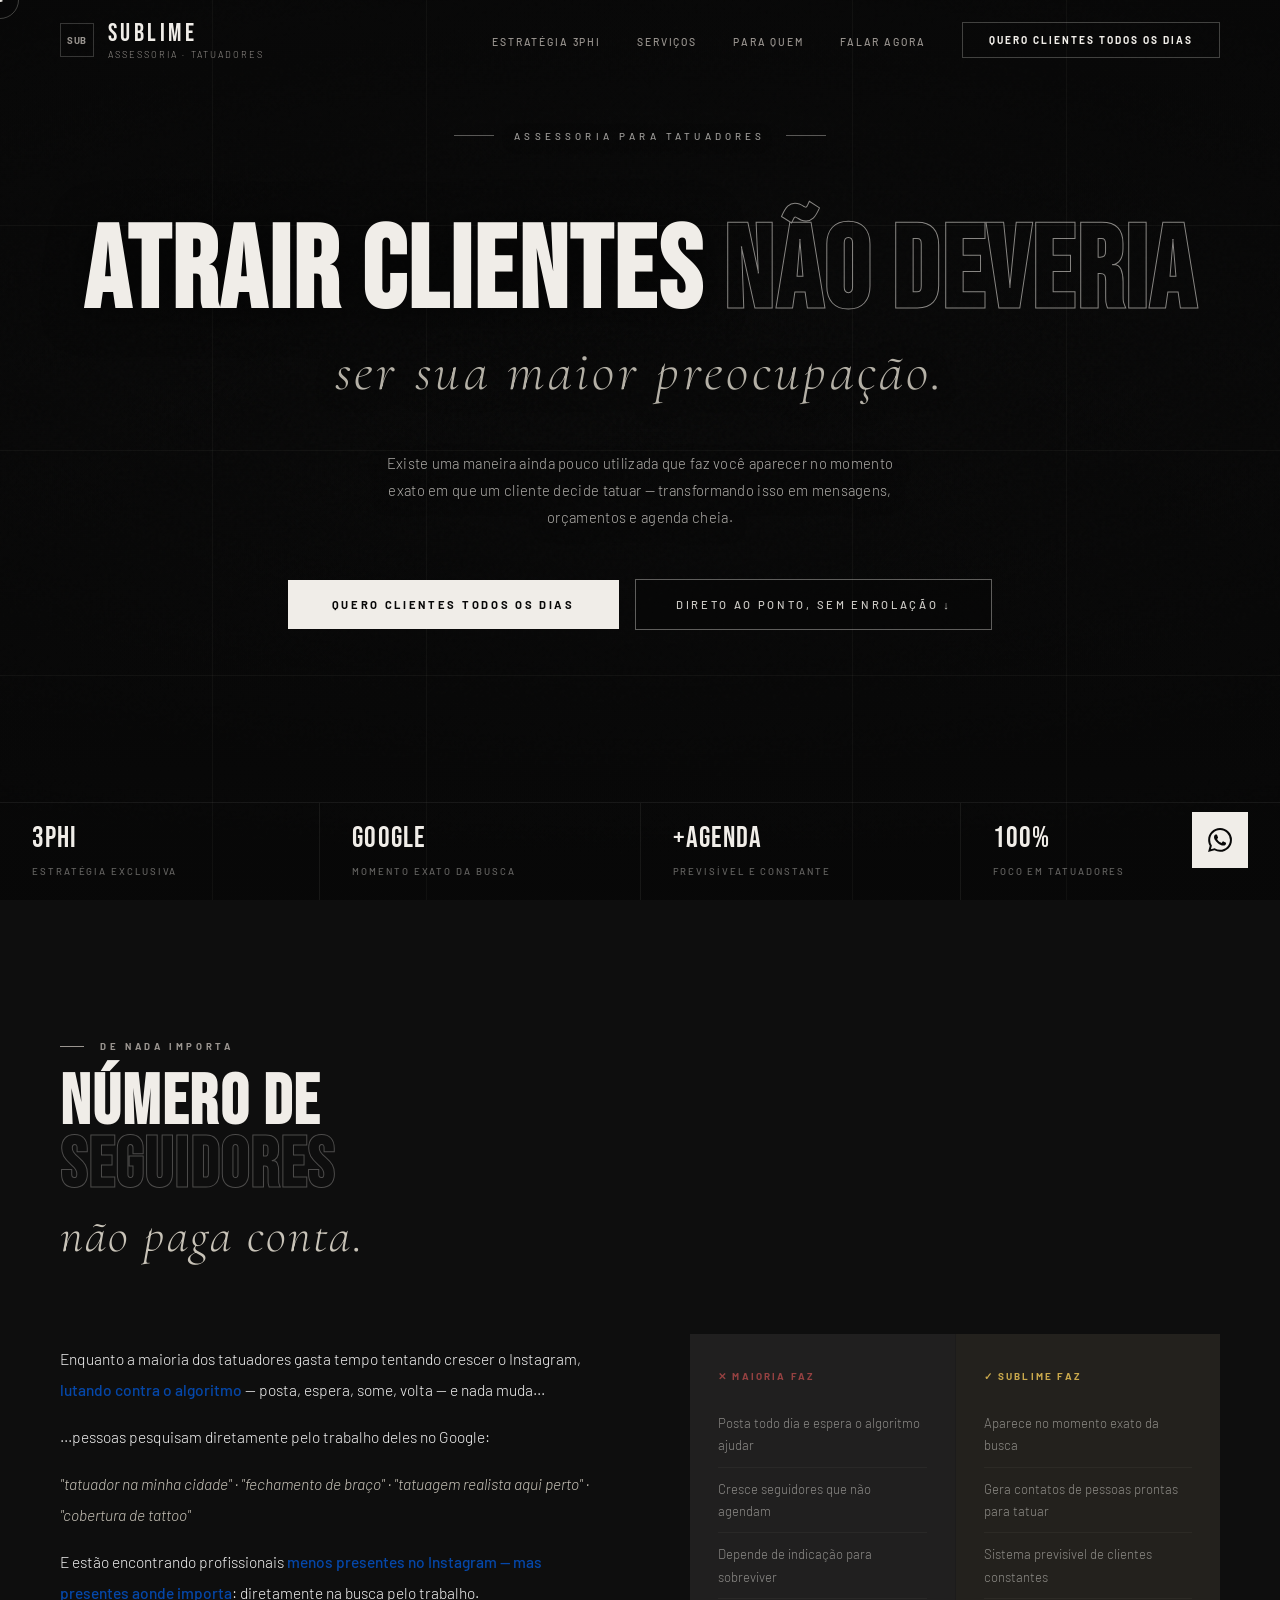
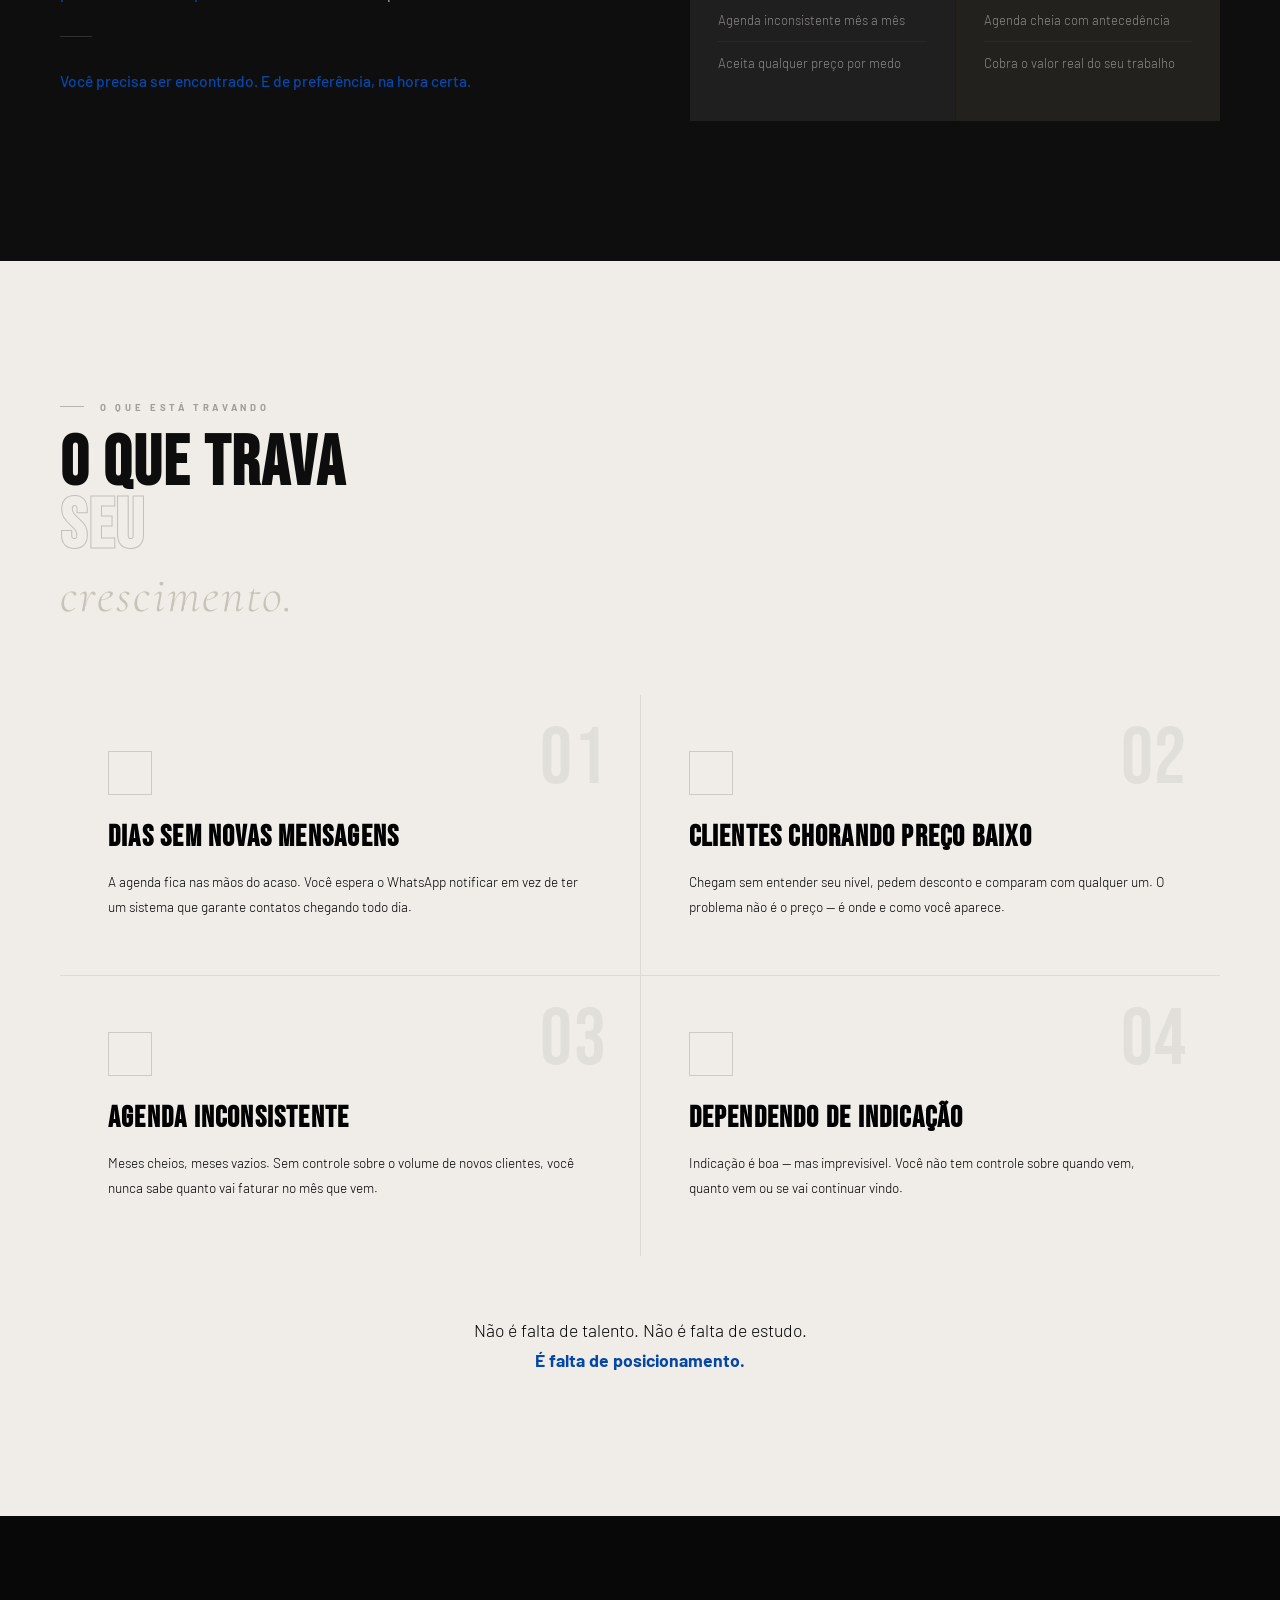
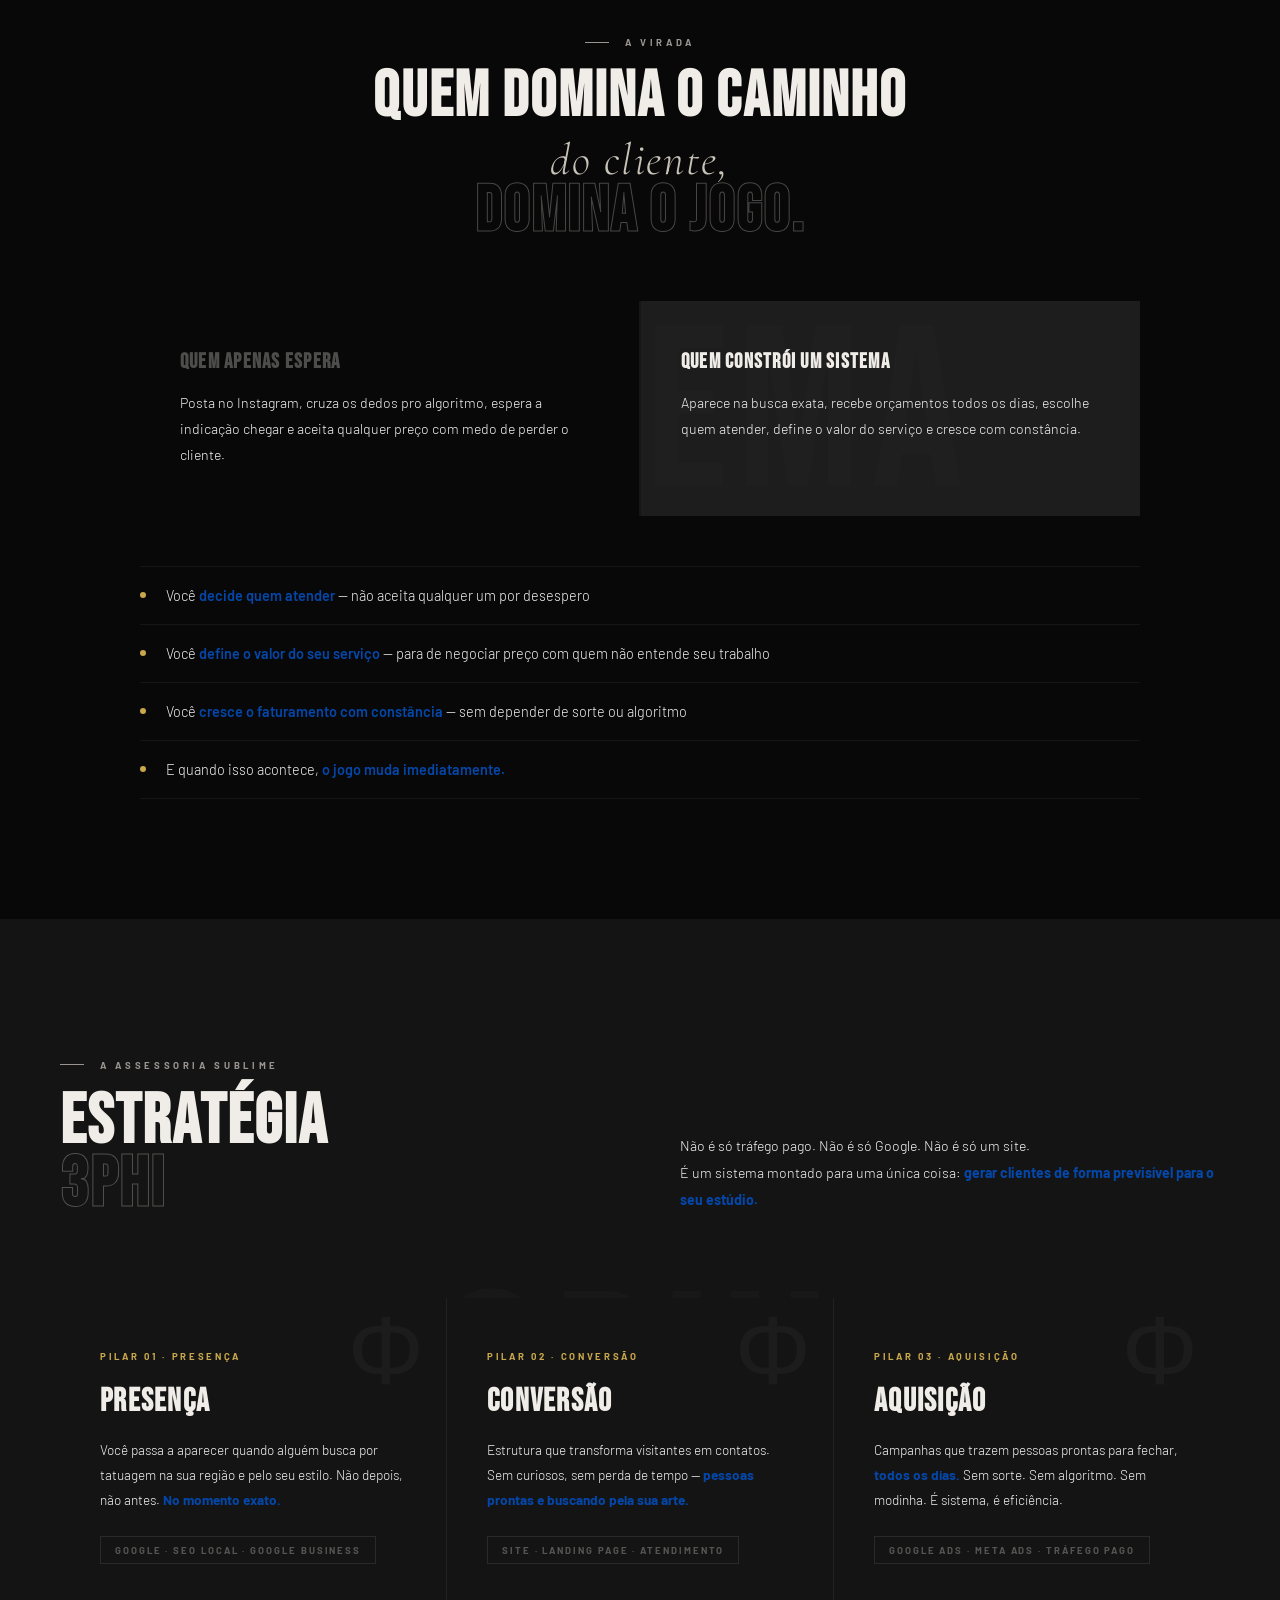
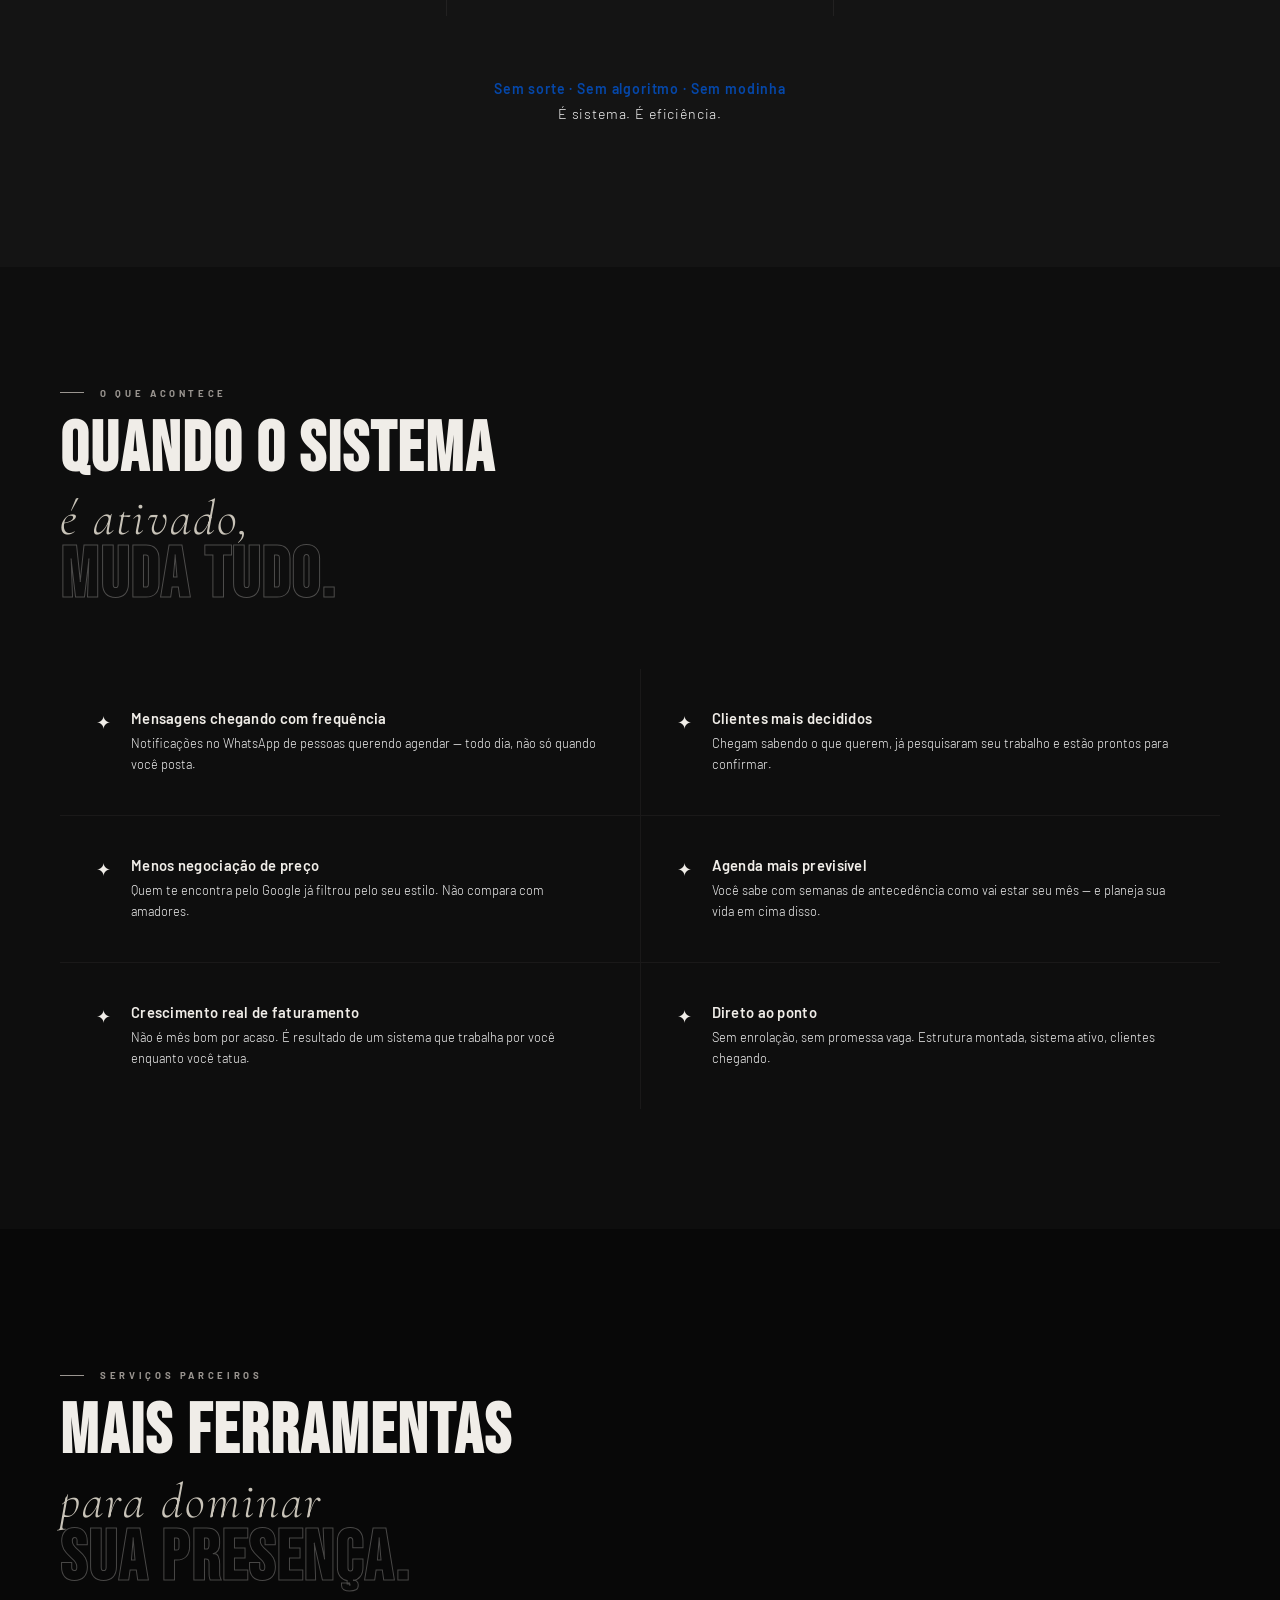
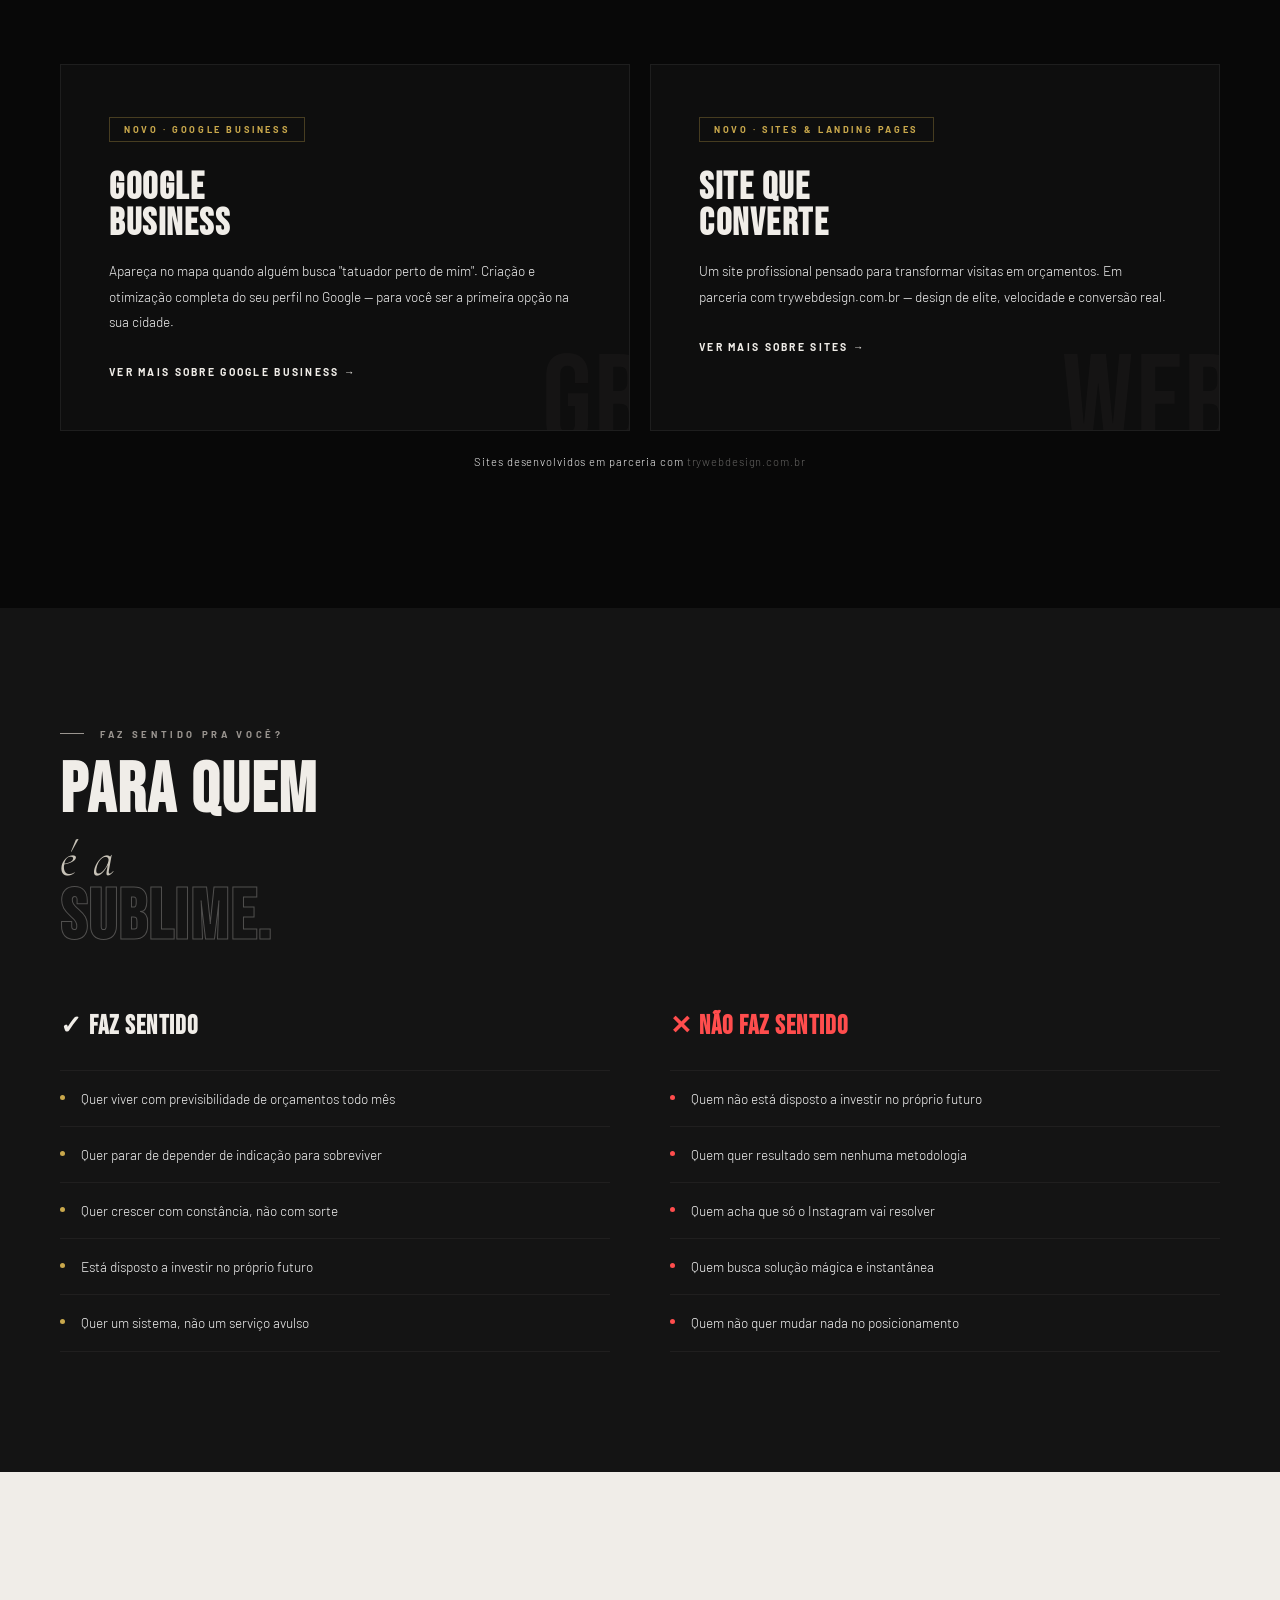
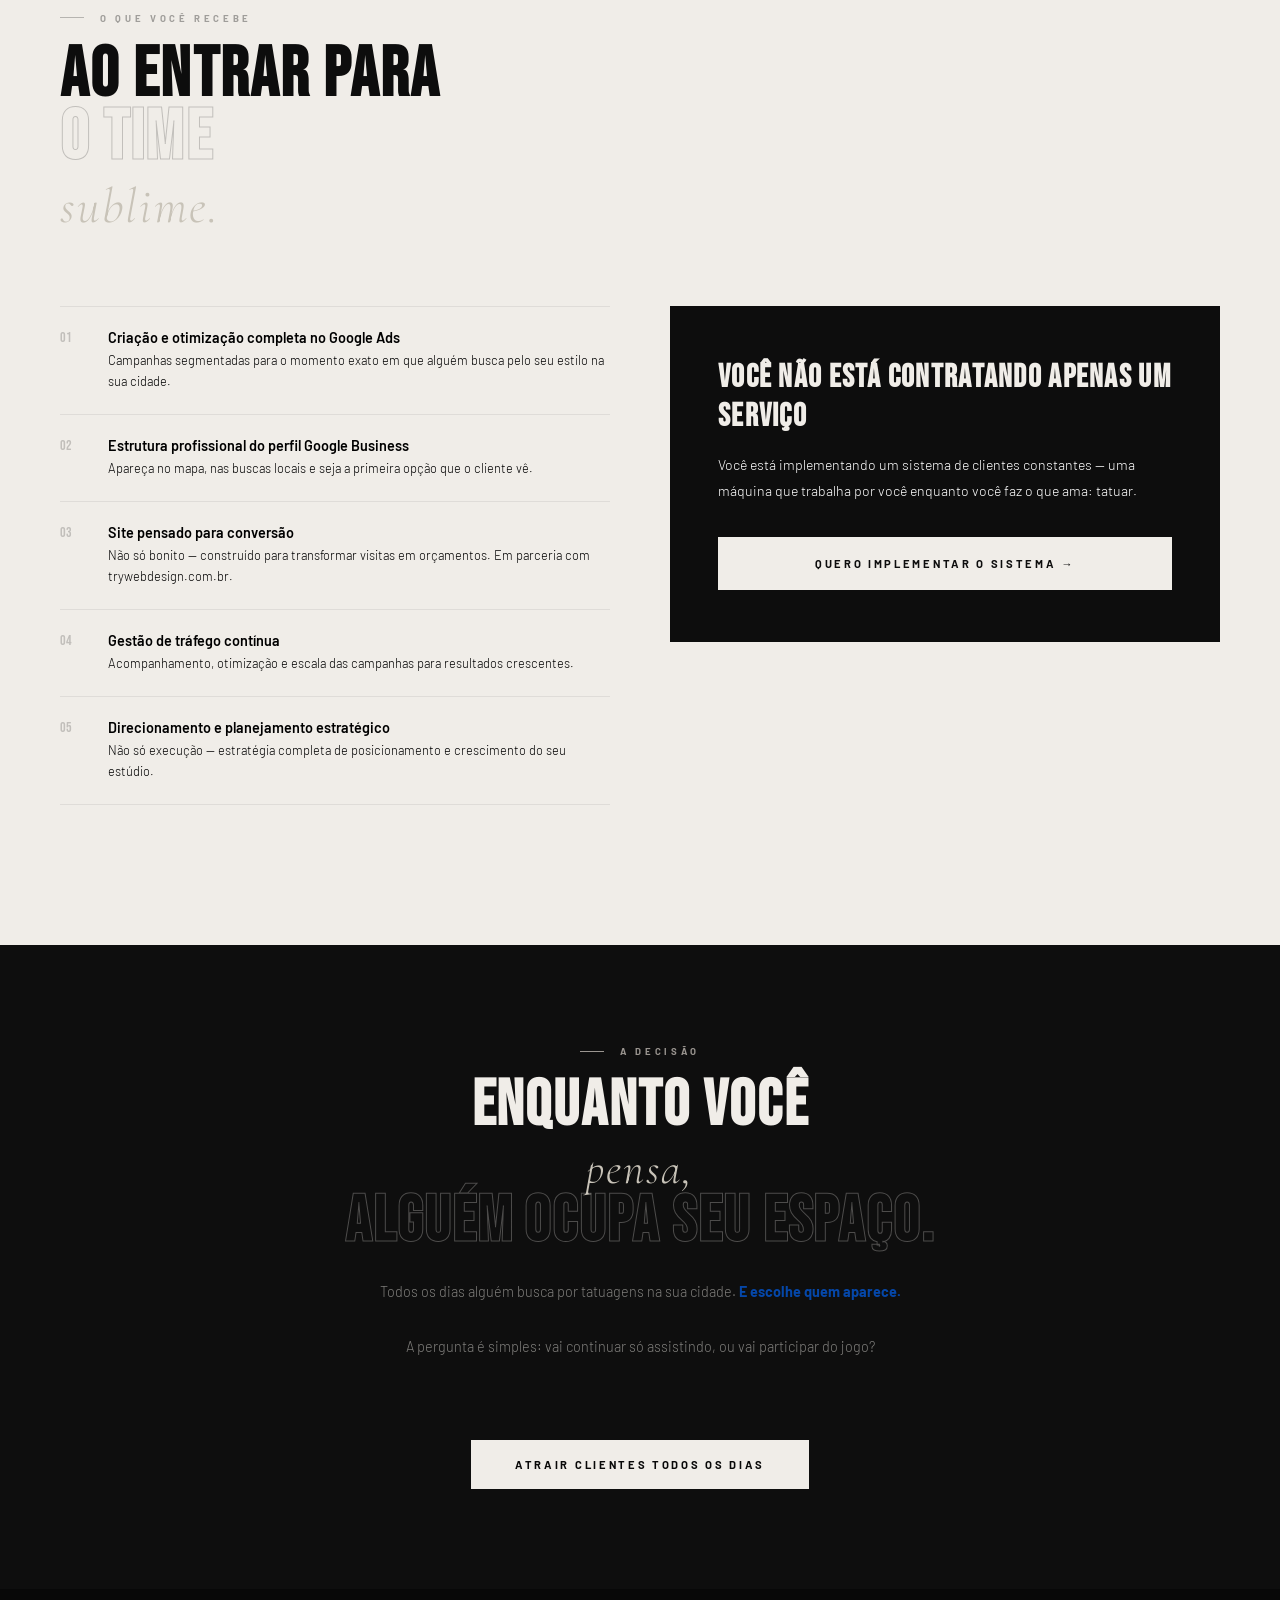
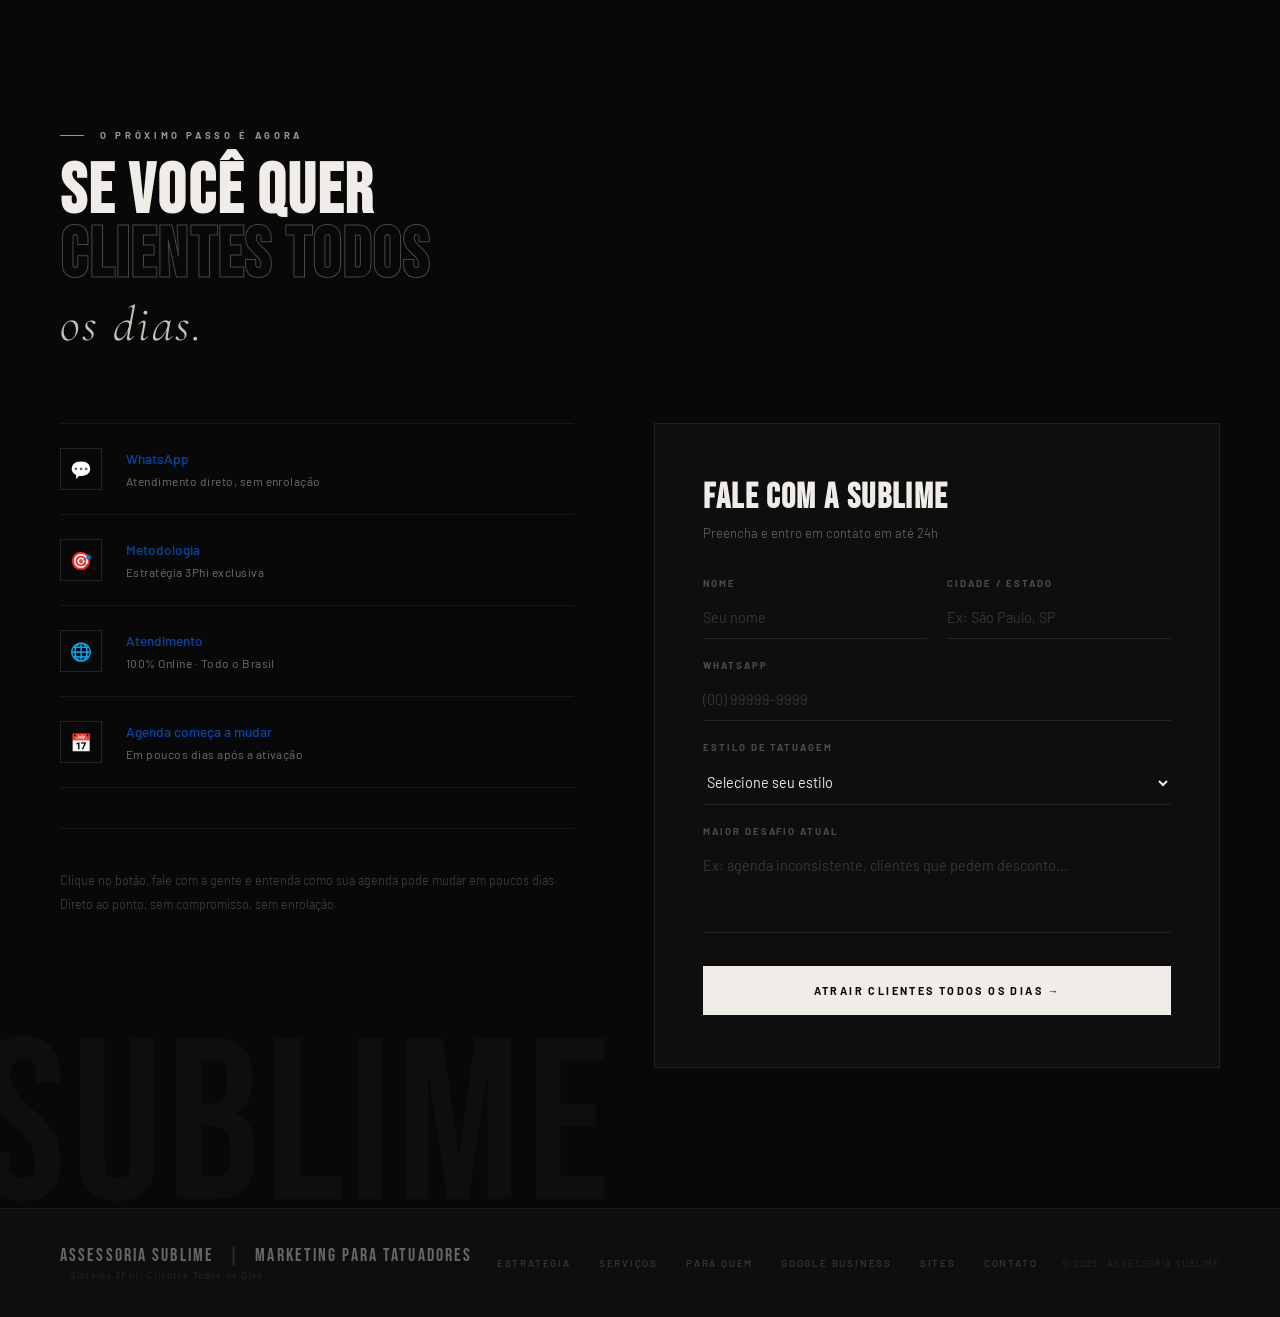
==== commit 8482b103: "Update index.html" ====
--- a/index.html
+++ b/index.html
@@ -775,7 +775,7 @@
     </div>
     <div class="contato-grid">
       <div class="cinfo">
-        <a href="https://wa.me/55SEUNUMERO" target="_blank" class="citem rev d1">
+        <a href="https://wa.me/5543991271327" target="_blank" class="citem rev d1">
           <div class="citem-box">💬</div>
           <div><strong>WhatsApp</strong><span>Atendimento direto, sem enrolação</span></div>
         </a>
@@ -846,7 +846,7 @@
 <!-- WA Float -->
 <div class="wa-float">
   <div class="wa-label">Falar com a Sublime</div>
-  <a href="https://wa.me/55SEUNUMERO?text=Olá,%20quero%20saber%20mais%20sobre%20a%20Assessoria%20Sublime." target="_blank" class="wa-btn" title="WhatsApp">
+  <a href="https://wa.me/5543991271327?text=Olá,%20quero%20saber%20mais%20sobre%20a%20Assessoria%20Sublime." target="_blank" class="wa-btn" title="WhatsApp">
     <svg viewBox="0 0 24 24"><path d="M17.472 14.382c-.297-.149-1.758-.867-2.03-.967-.273-.099-.471-.148-.67.15-.197.297-.767.966-.94 1.164-.173.199-.347.223-.644.075-.297-.15-1.255-.463-2.39-1.475-.883-.788-1.48-1.761-1.653-2.059-.173-.297-.018-.458.13-.606.134-.133.298-.347.446-.52.149-.174.198-.298.298-.497.099-.198.05-.371-.025-.52-.075-.149-.669-1.612-.916-2.207-.242-.579-.487-.5-.669-.51-.173-.008-.371-.01-.57-.01-.198 0-.52.074-.792.372-.272.297-1.04 1.016-1.04 2.479 0 1.462 1.065 2.875 1.213 3.074.149.198 2.096 3.2 5.077 4.487.709.306 1.262.489 1.694.625.712.227 1.36.195 1.871.118.571-.085 1.758-.719 2.006-1.413.248-.694.248-1.289.173-1.413-.074-.124-.272-.198-.57-.347m-5.421 7.403h-.004a9.87 9.87 0 01-5.031-1.378l-.361-.214-3.741.982.998-3.648-.235-.374a9.86 9.86 0 01-1.51-5.26c.001-5.45 4.436-9.884 9.888-9.884 2.64 0 5.122 1.03 6.988 2.898a9.825 9.825 0 012.893 6.994c-.003 5.45-4.437 9.884-9.885 9.884m8.413-18.297A11.815 11.815 0 0012.05 0C5.495 0 .16 5.335.157 11.892c0 2.096.547 4.142 1.588 5.945L.057 24l6.305-1.654a11.882 11.882 0 005.683 1.448h.005c6.554 0 11.89-5.335 11.893-11.893a11.821 11.821 0 00-3.48-8.413z"/></svg>
   </a>
 </div>
@@ -897,7 +897,7 @@
     const msgFormatada = encodeURIComponent(mensagem);
 
     // 5. Seu número de WhatsApp (Troque pelo seu número com DDD e 55 na frente)
-    const seuNumero = "5573988177680"; 
+    const seuNumero = "5543991271327"; 
 
     // 6. Link final
     const url = `https://wa.me/${seuNumero}?text=${msgFormatada}`;
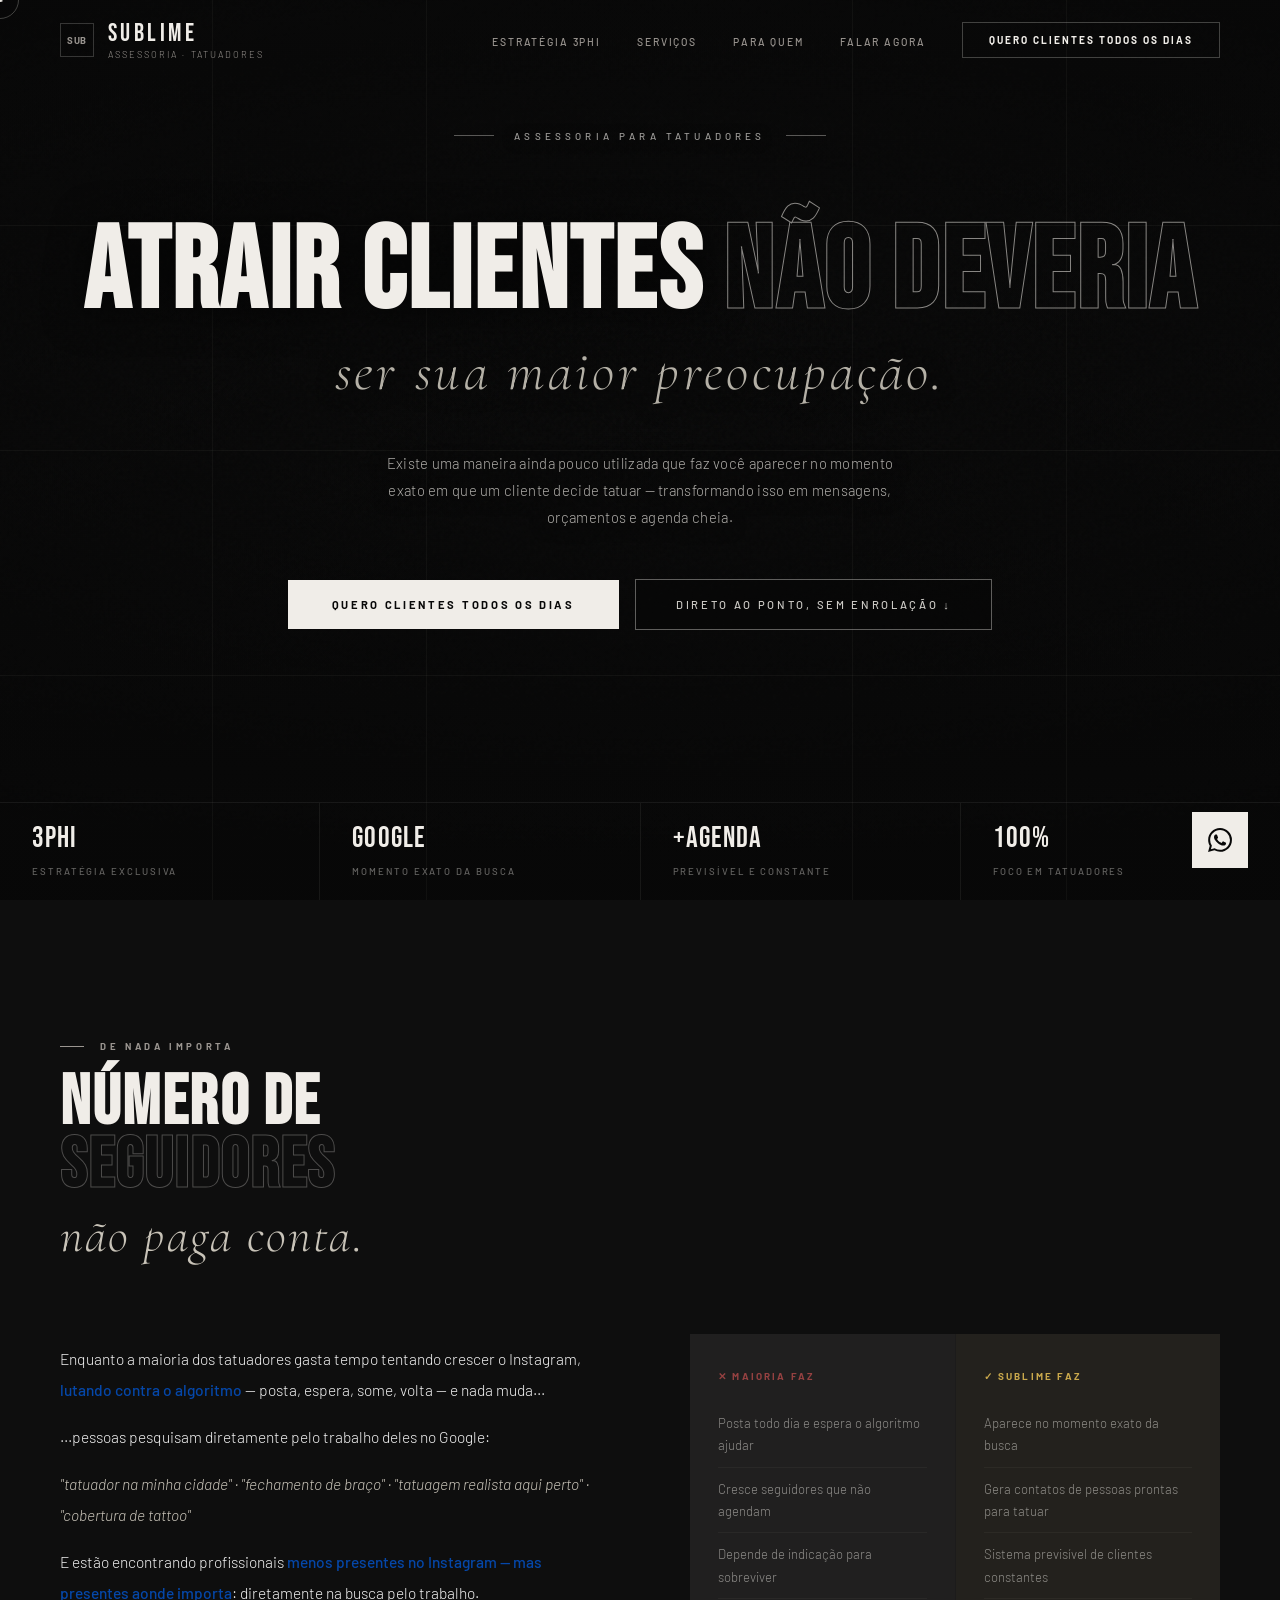
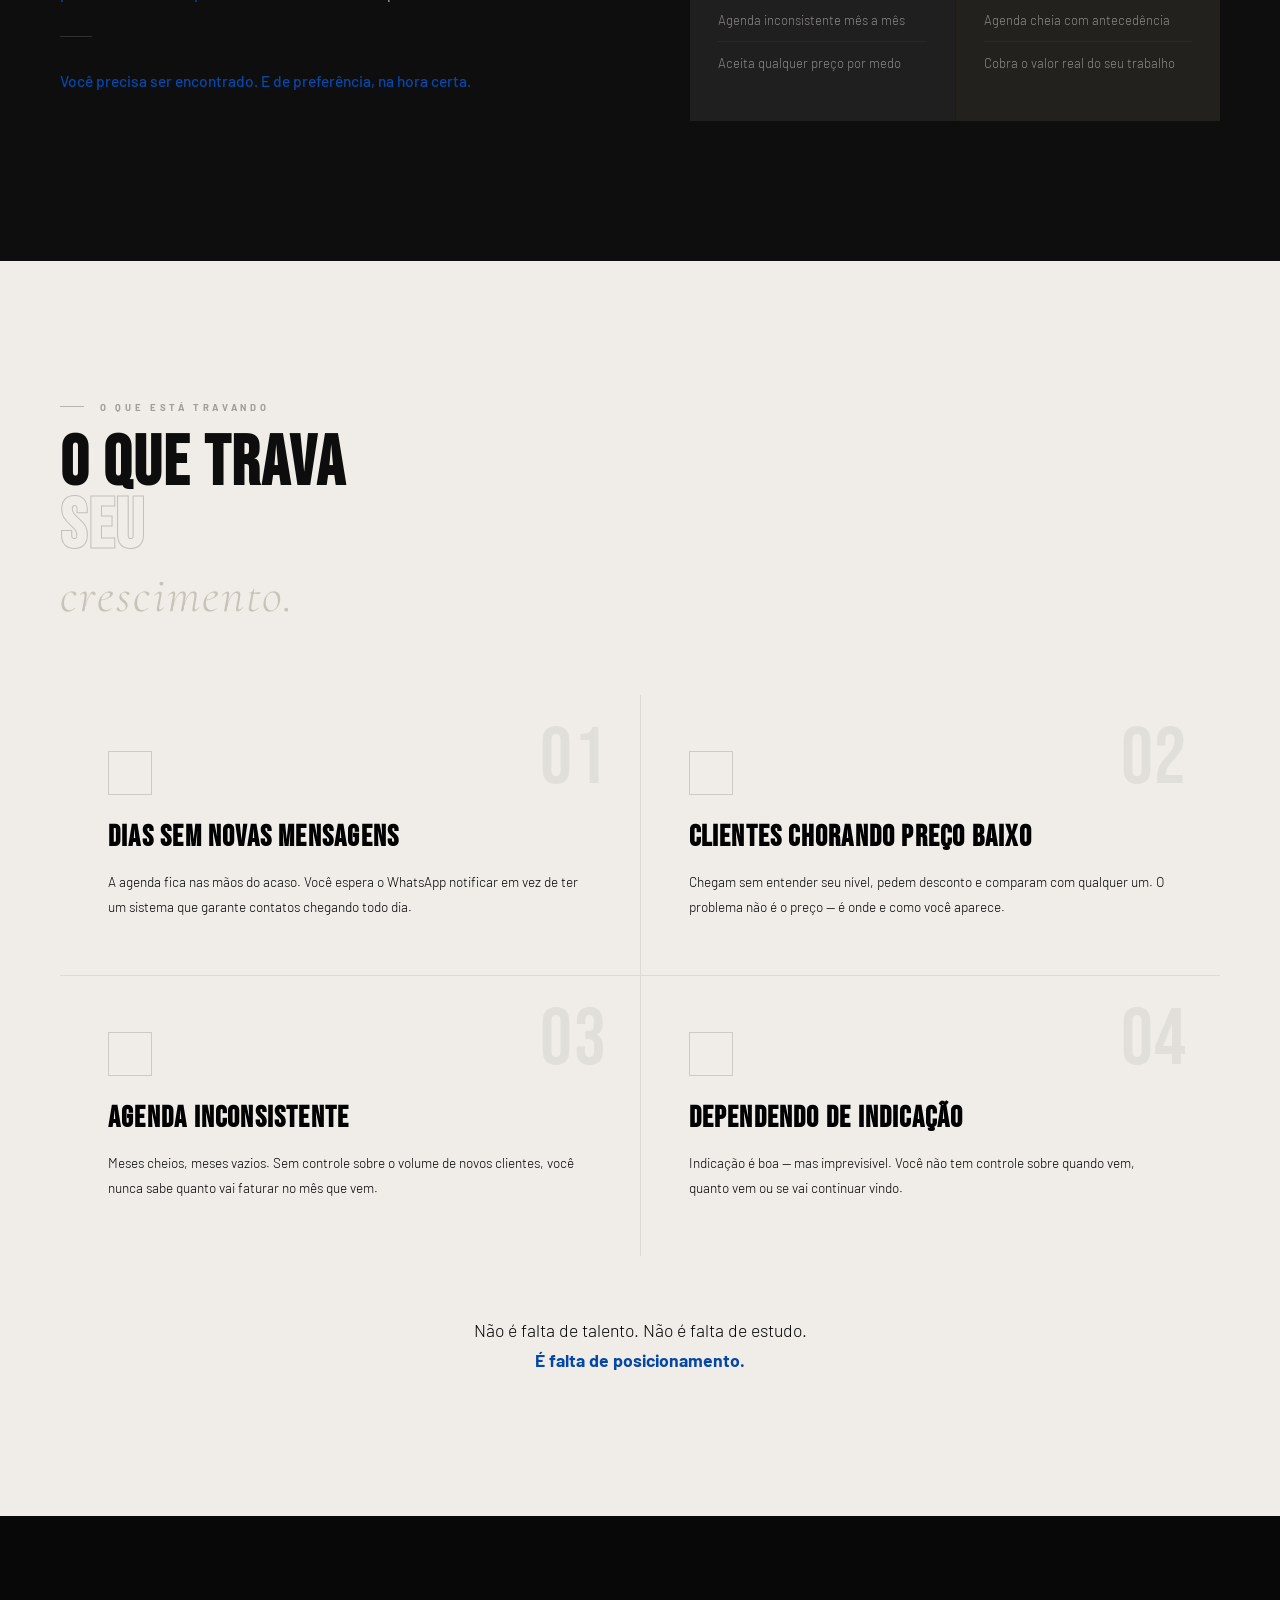
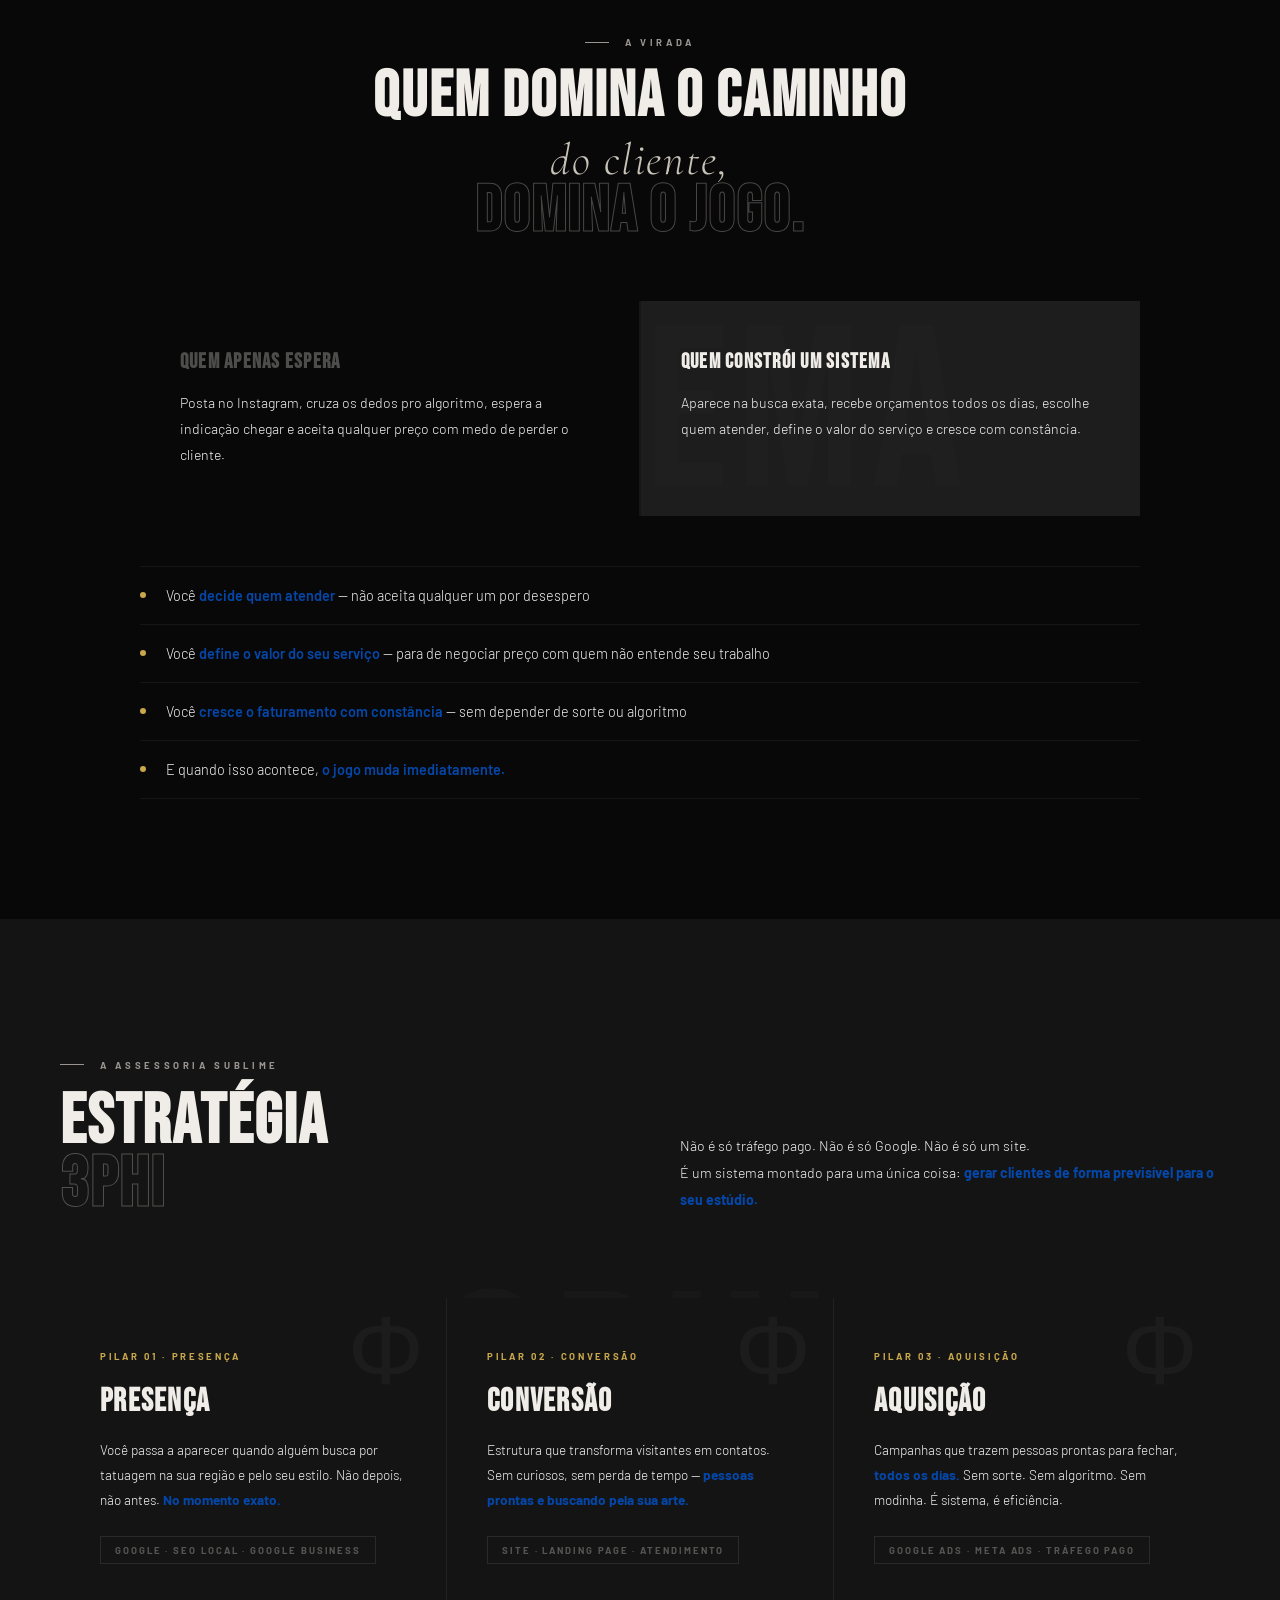
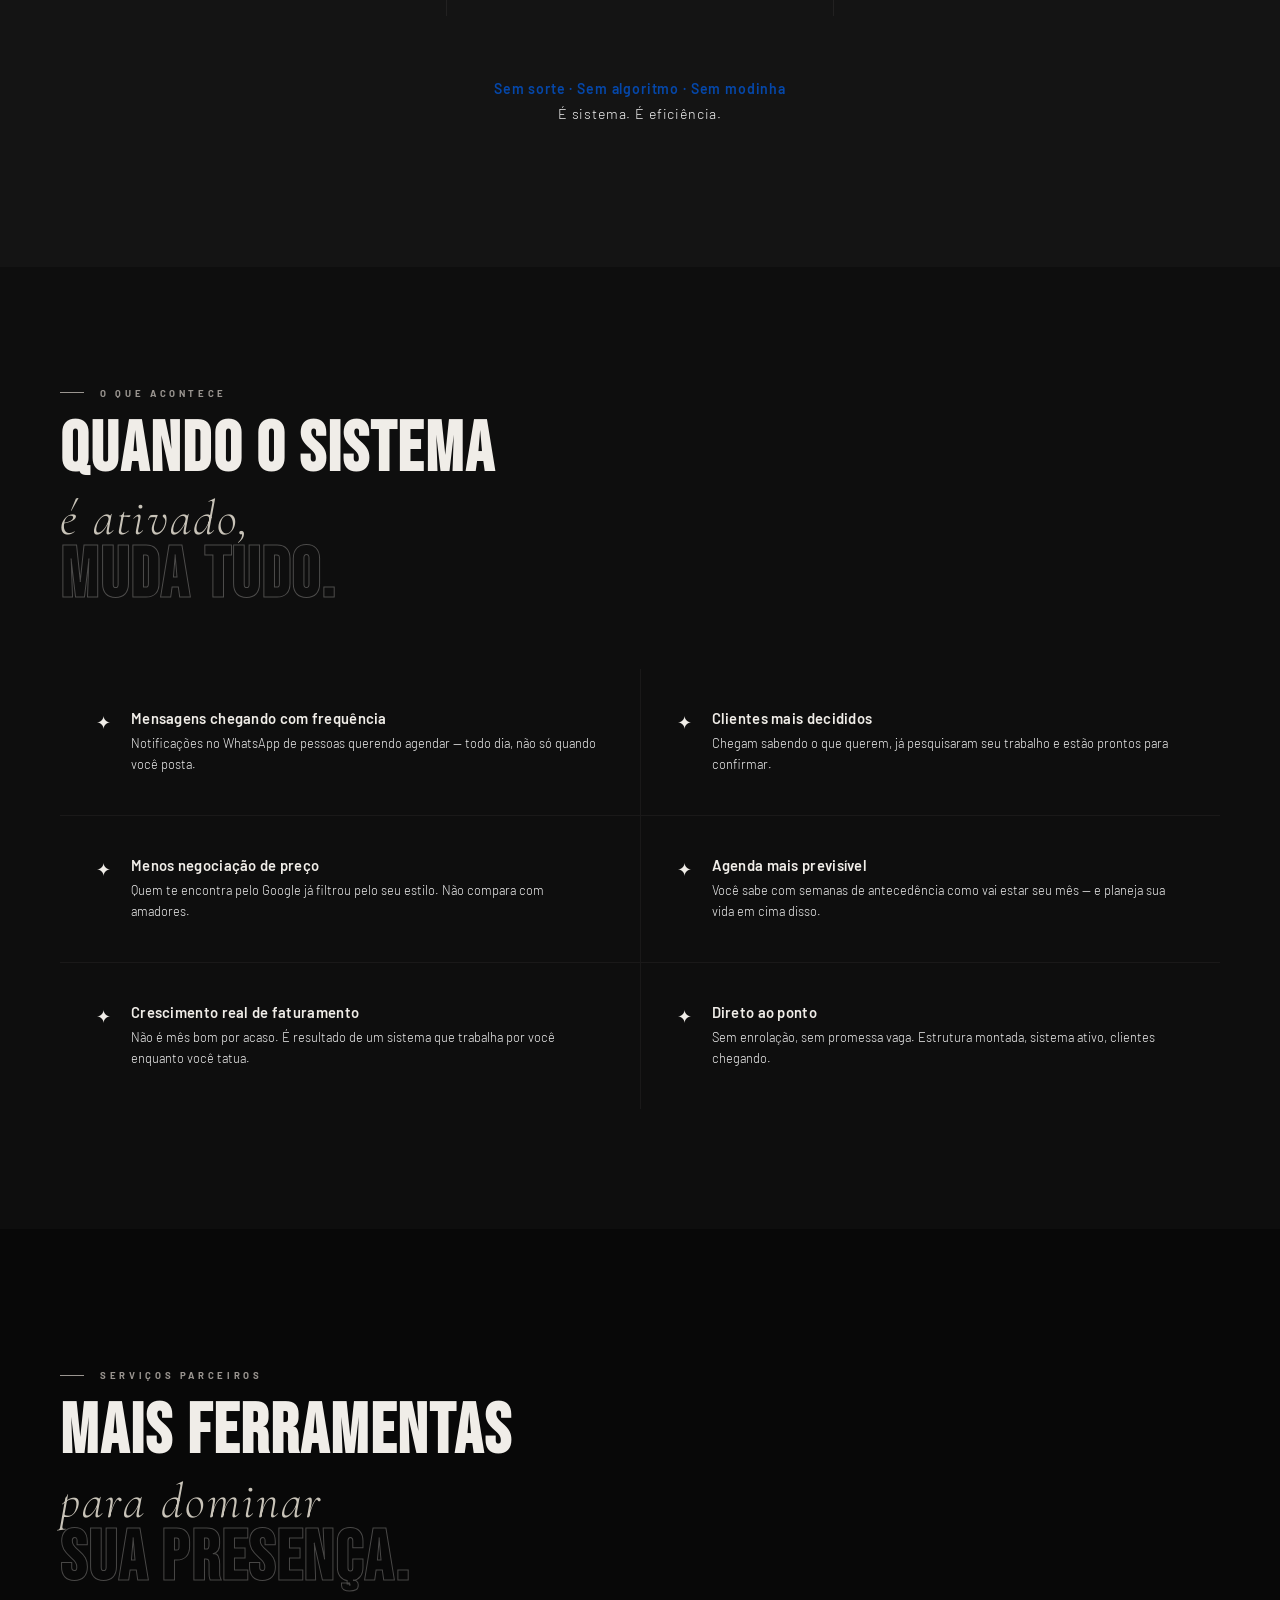
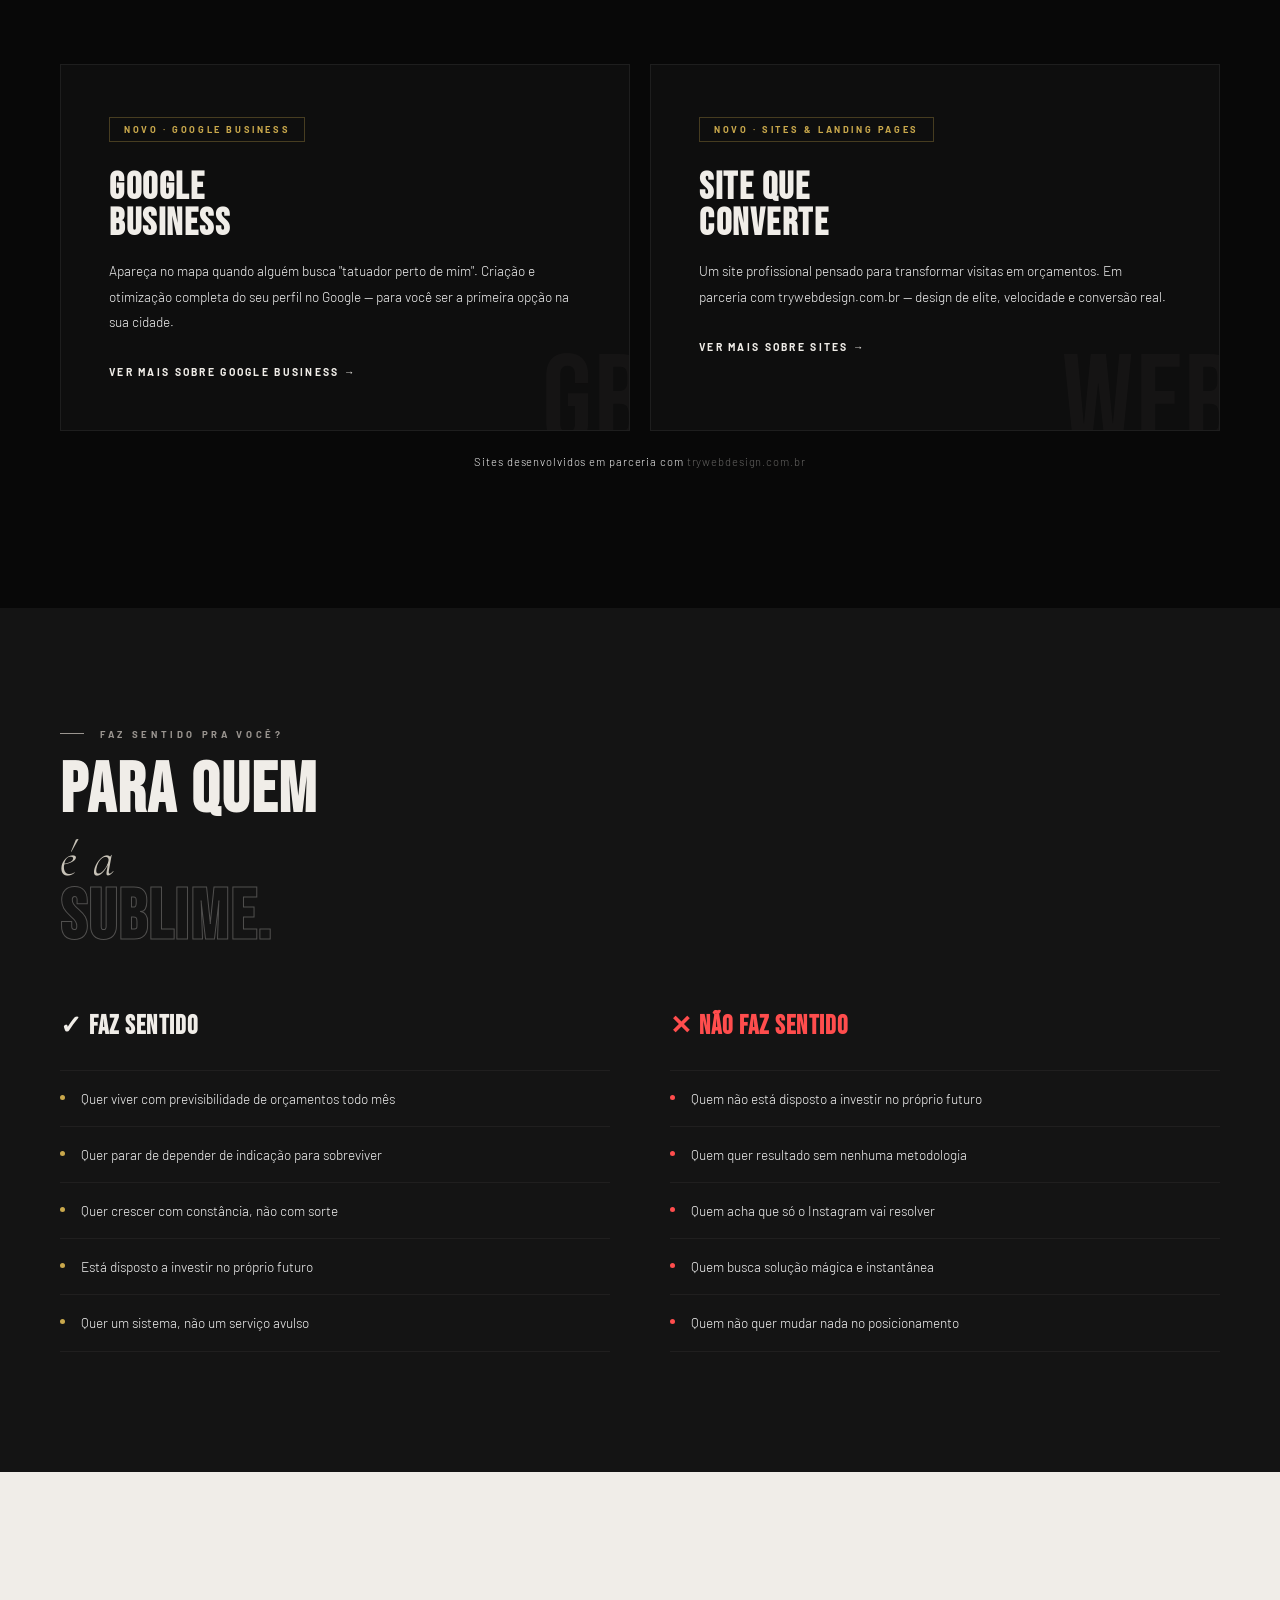
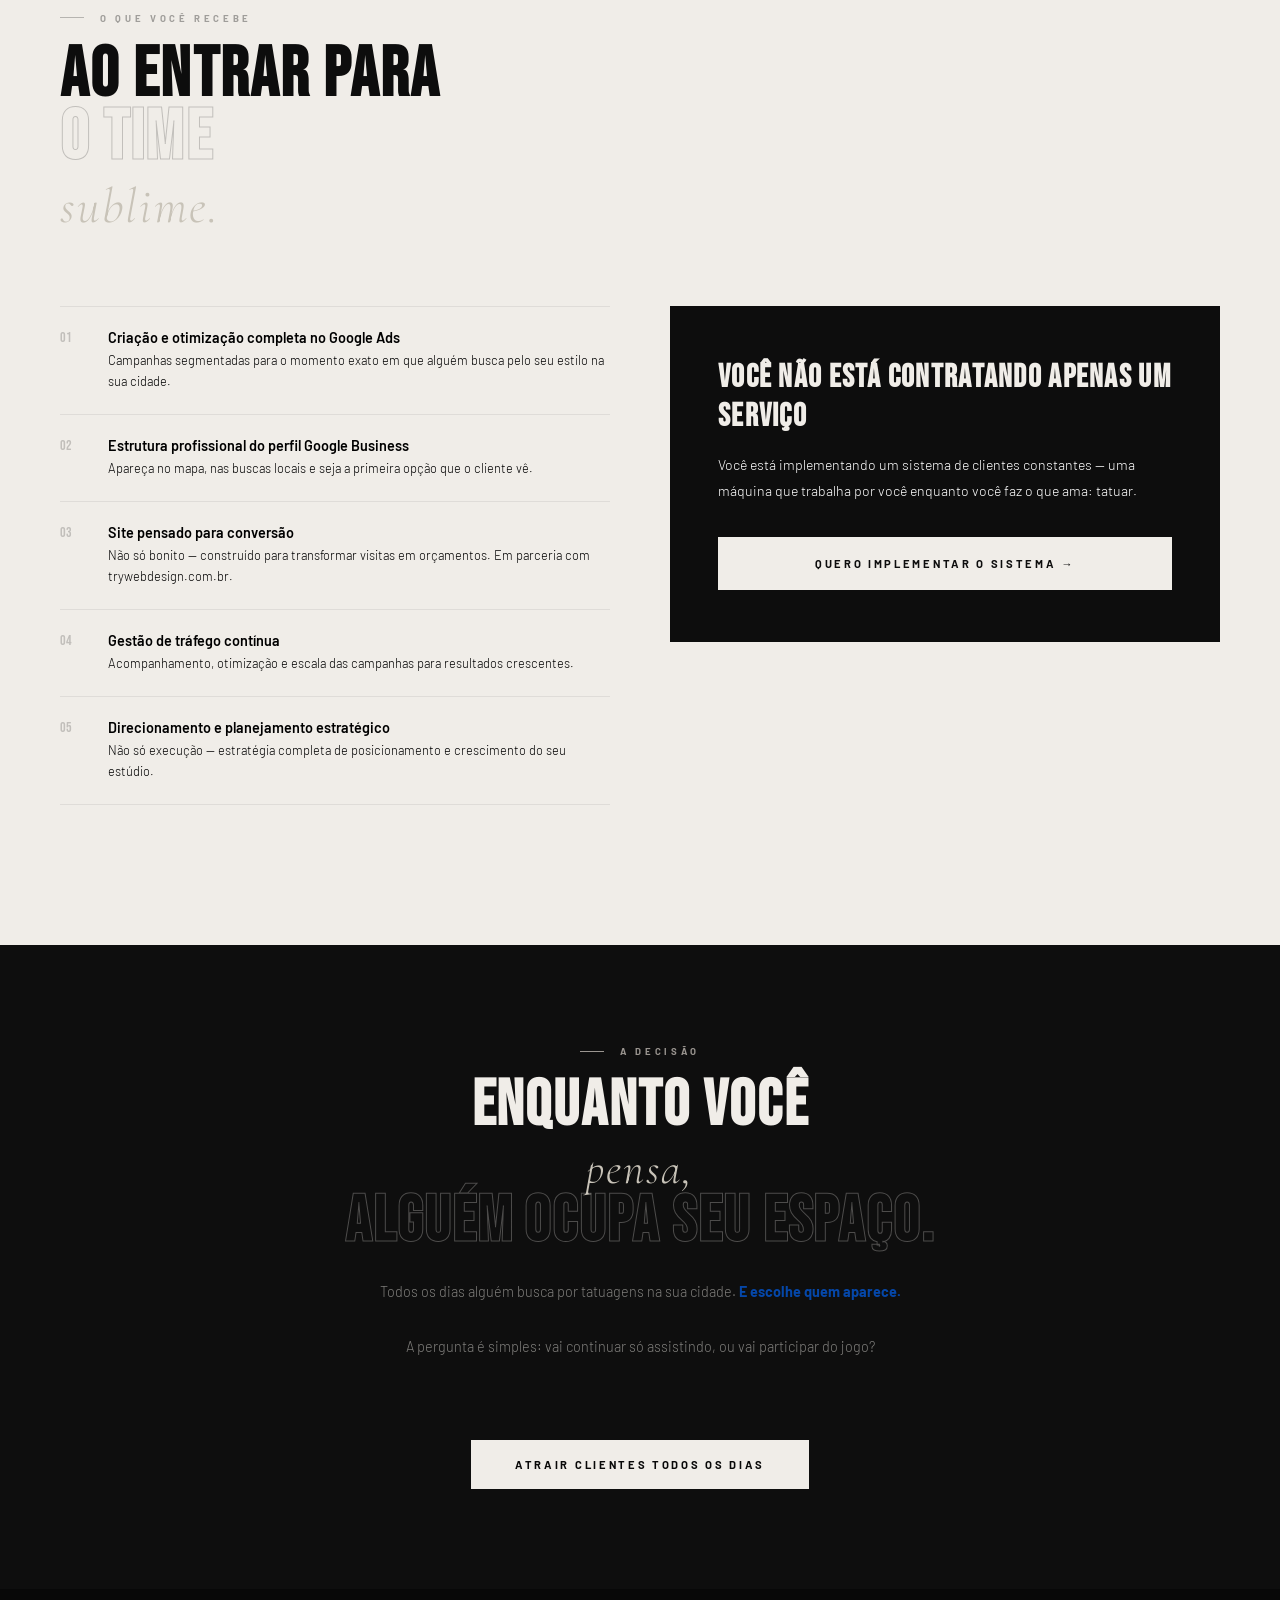
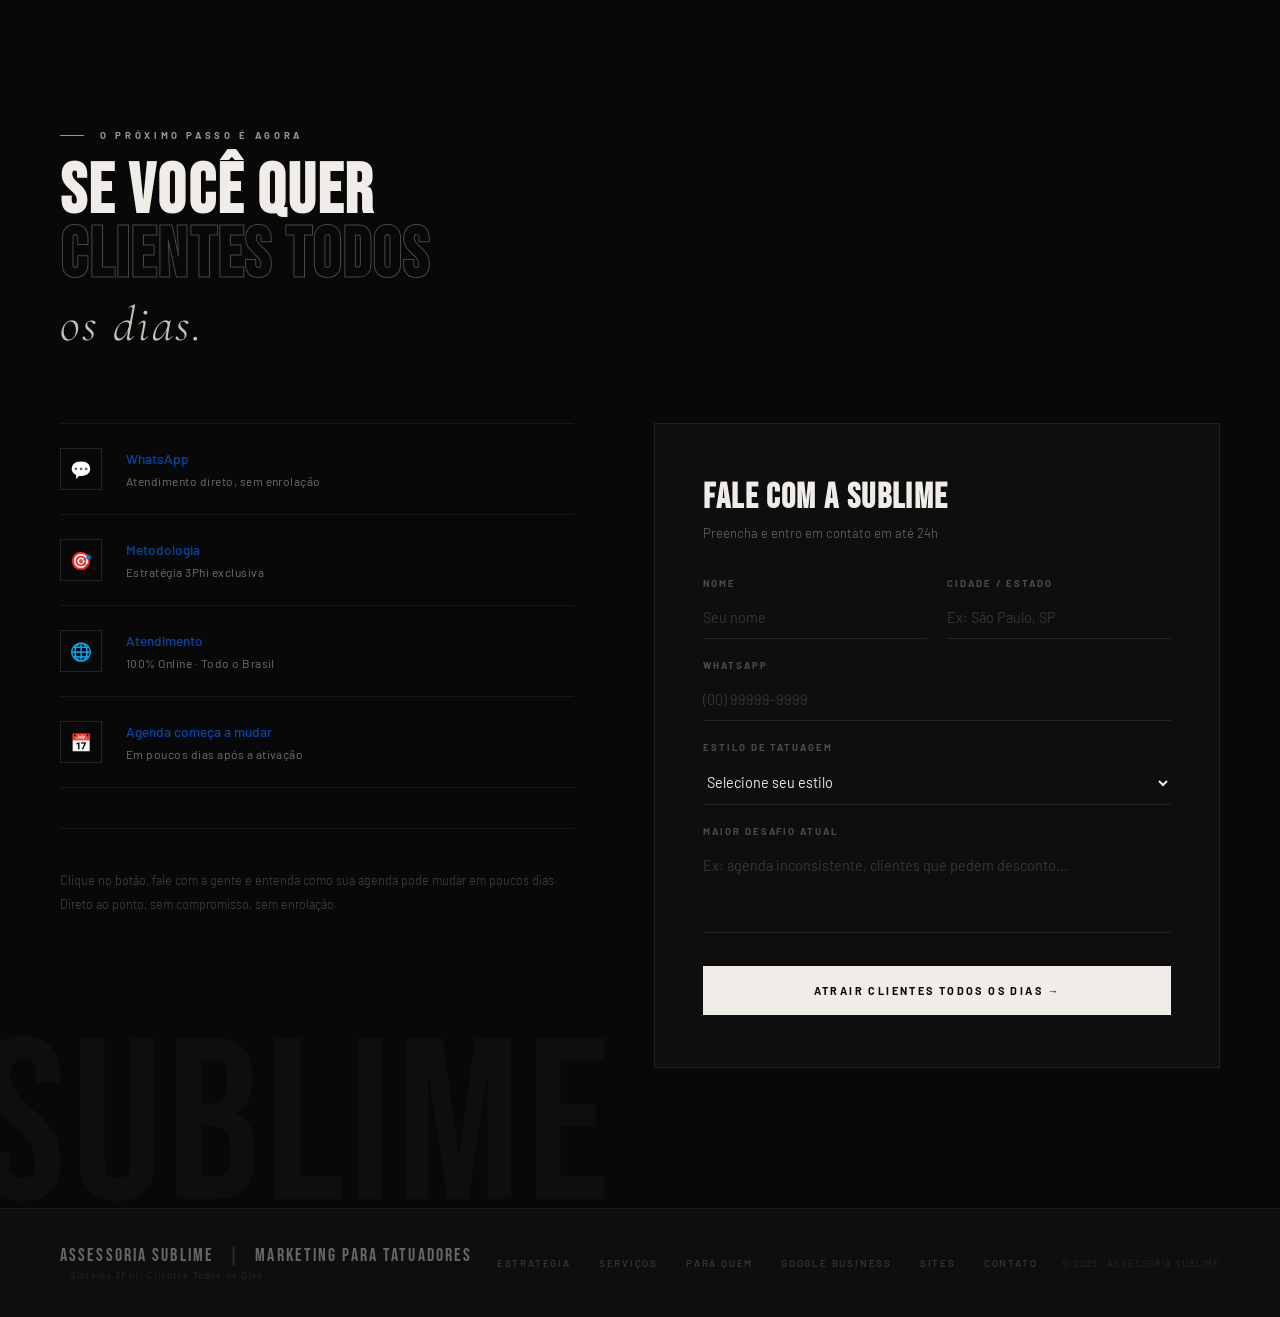
==== commit 668a5e70: "Update index.html" ====
--- a/index.html
+++ b/index.html
@@ -663,14 +663,14 @@
       <h2>MAIS FERRAMENTAS<br><em>para dominar</em><br><span class="outline">SUA PRESENÇA.</span></h2>
     </div>
     <div class="srv-grid">
-      <a href="https://www.trywebdesign.com.br/eduardo/google-business.html" class="srv-card rev d1">
+      <a href="google-business.html" class="srv-card rev d1">
         <span class="srv-card-badge">Novo · Google Business</span>
         <h3>GOOGLE<br>BUSINESS</h3>
         <p>Apareça no mapa quando alguém busca "tatuador perto de mim". Criação e otimização completa do seu perfil no Google — para você ser a primeira opção na sua cidade.</p>
         <div class="srv-link">Ver mais sobre Google Business →</div>
         <div class="srv-card-bg">GB</div>
       </a>
-      <a href="https://www.trywebdesign.com.br/eduardo/sites.html" class="srv-card rev d2">
+      <a href="sites.html" class="srv-card rev d2">
         <span class="srv-card-badge">Novo · Sites & Landing Pages</span>
         <h3>SITE QUE<br>CONVERTE</h3>
         <p>Um site profissional pensado para transformar visitas em orçamentos. Em parceria com trywebdesign.com.br — design de elite, velocidade e conversão real.</p>
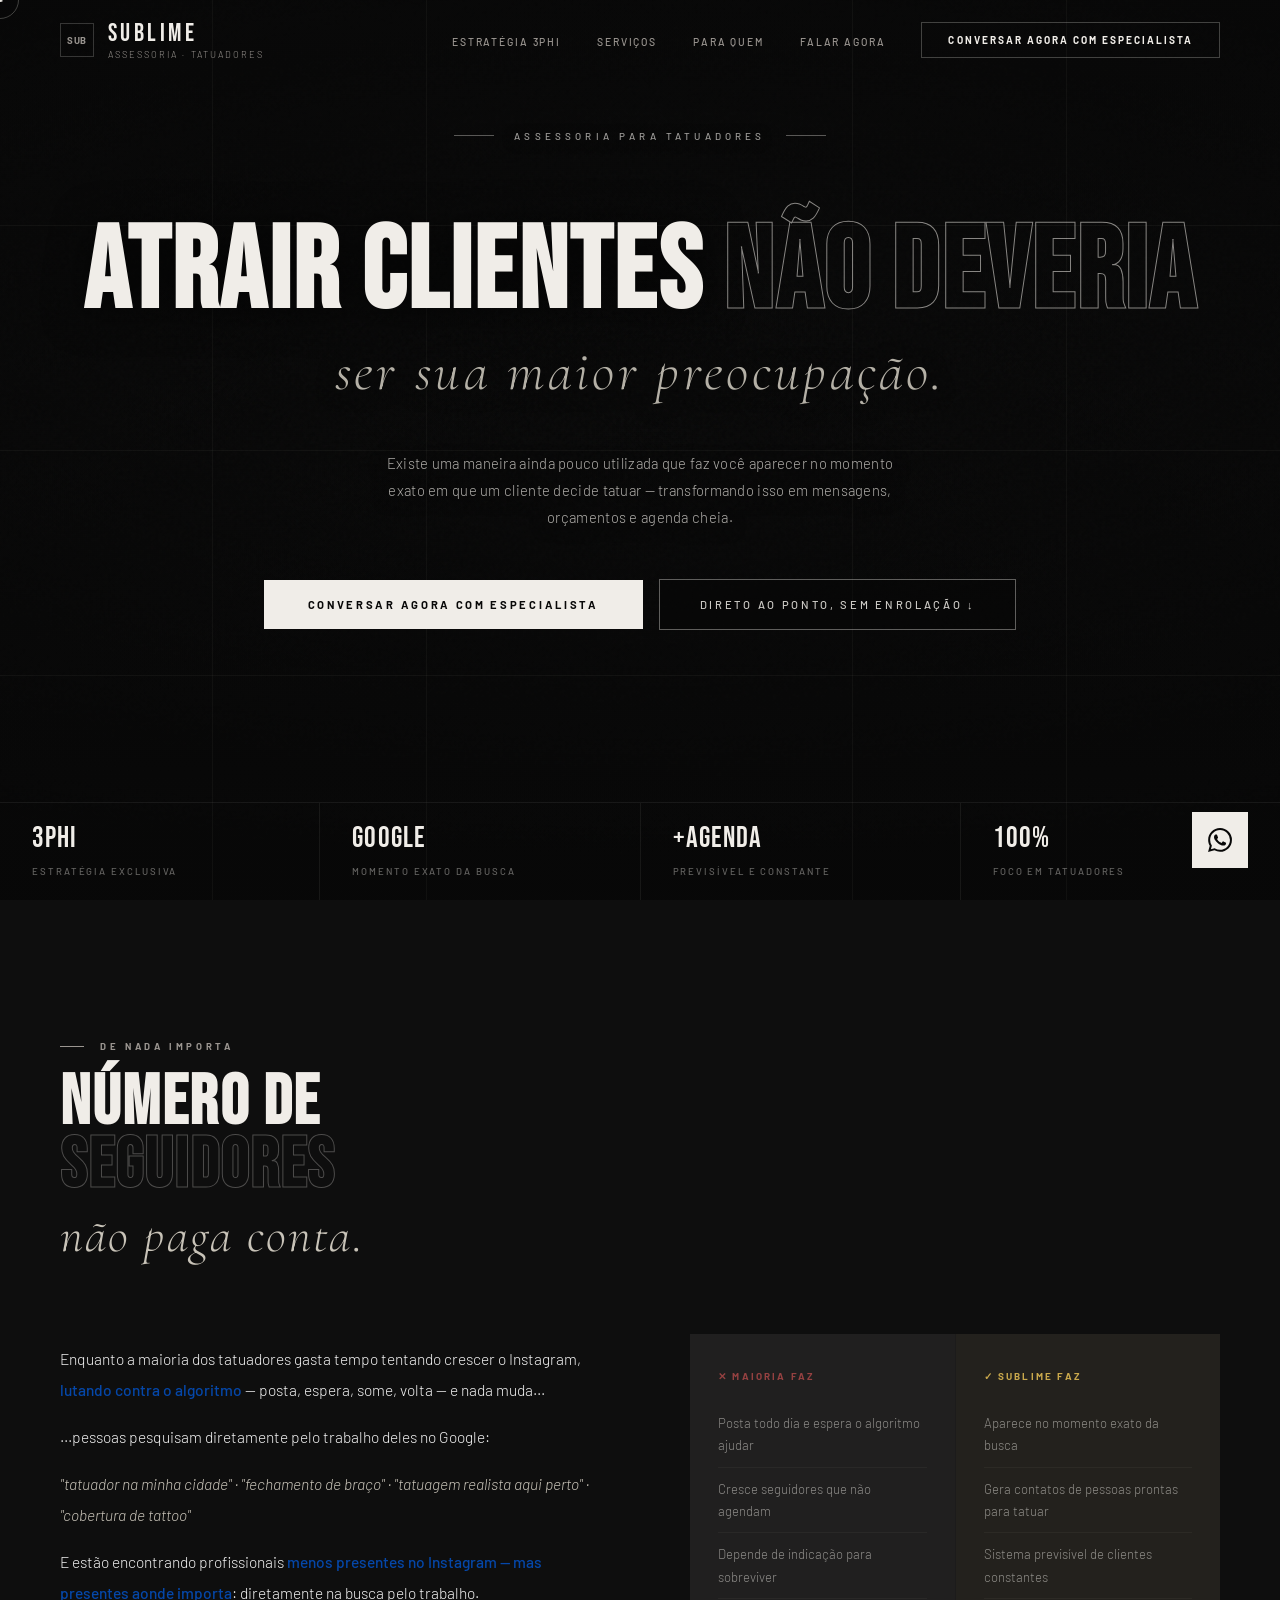
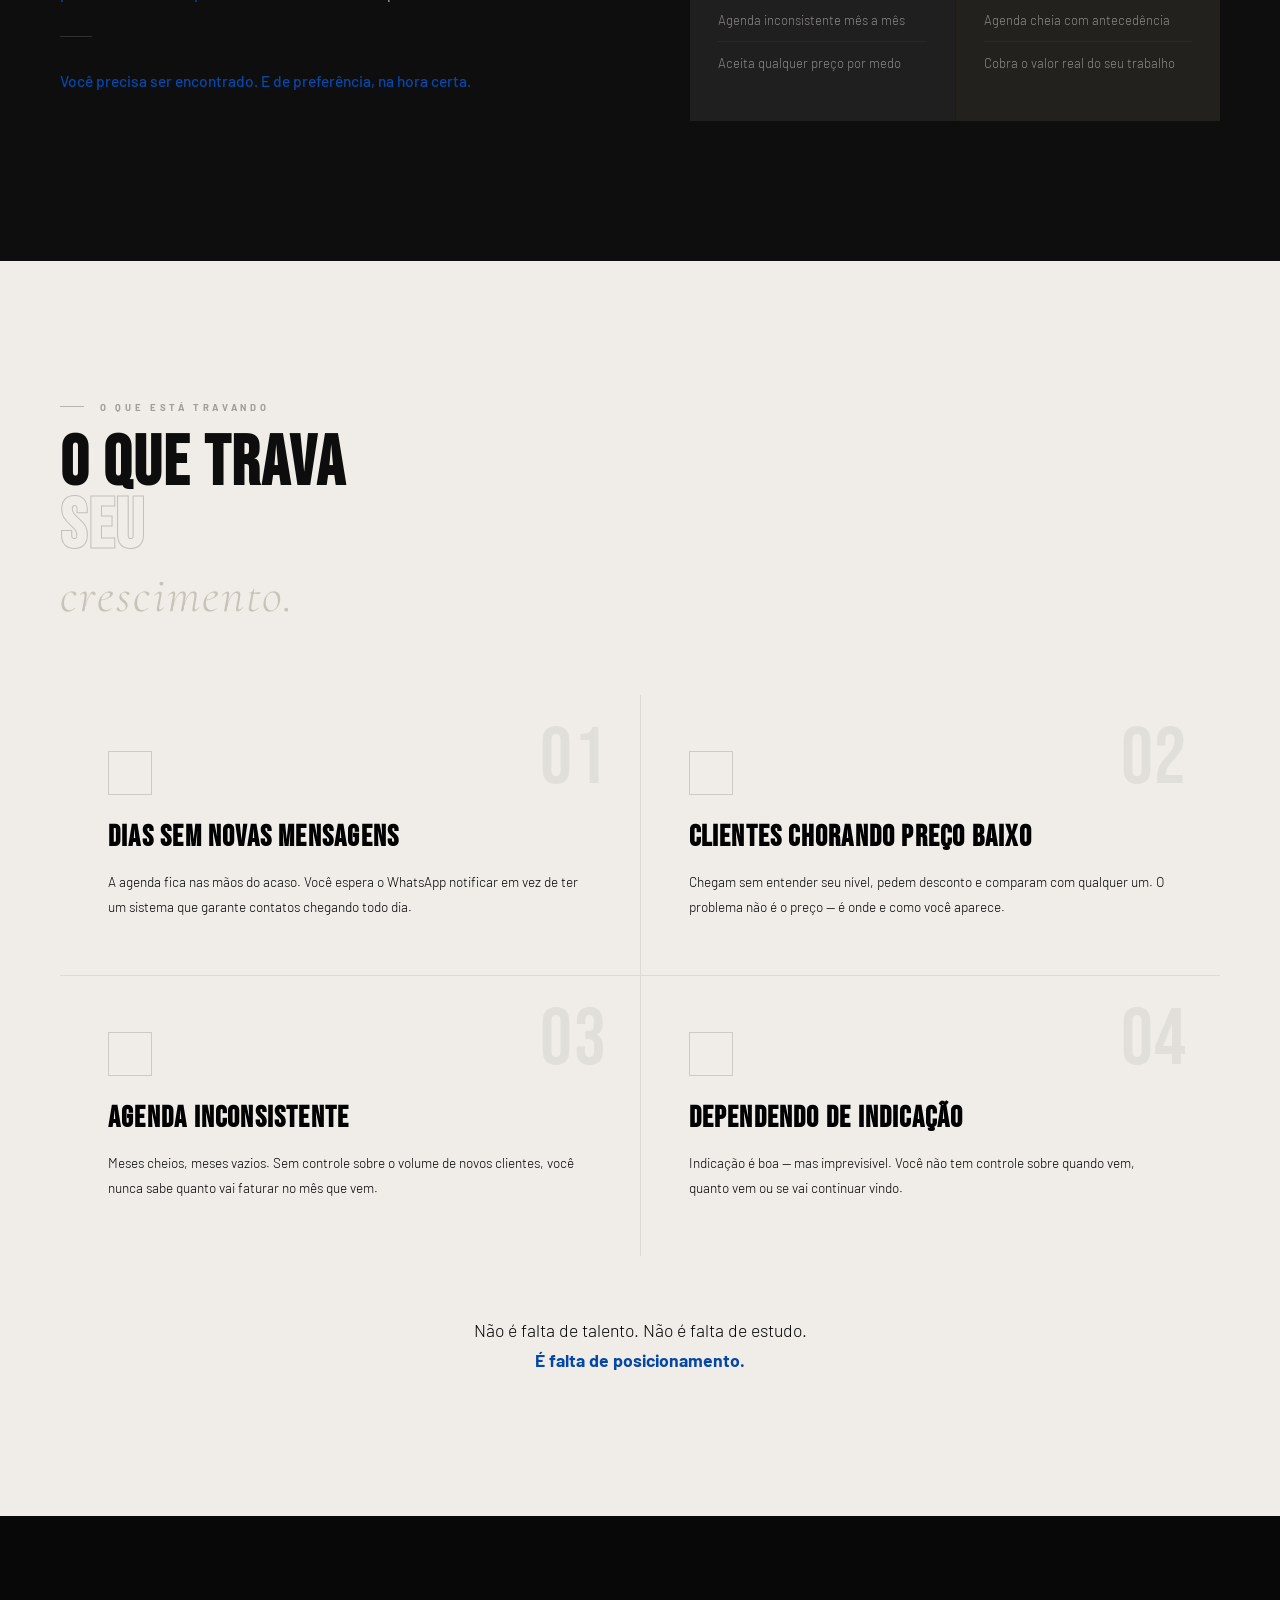
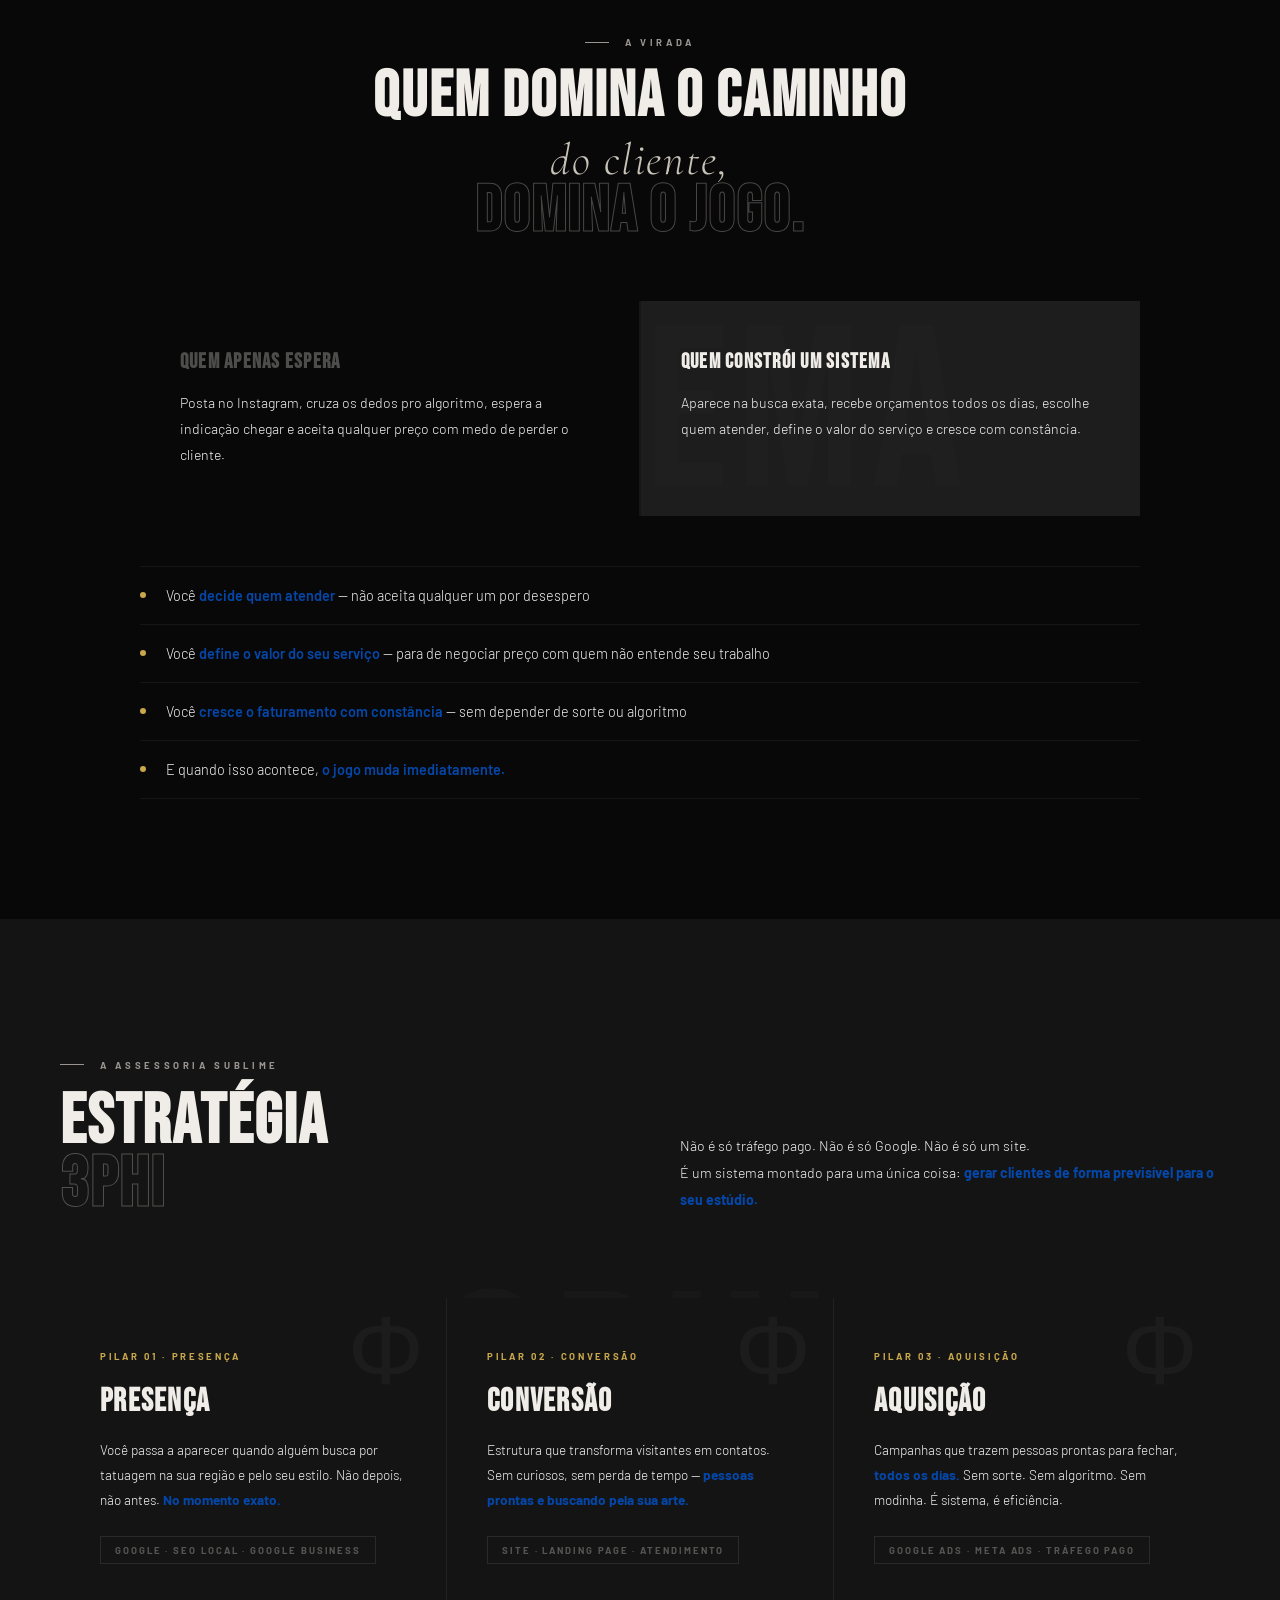
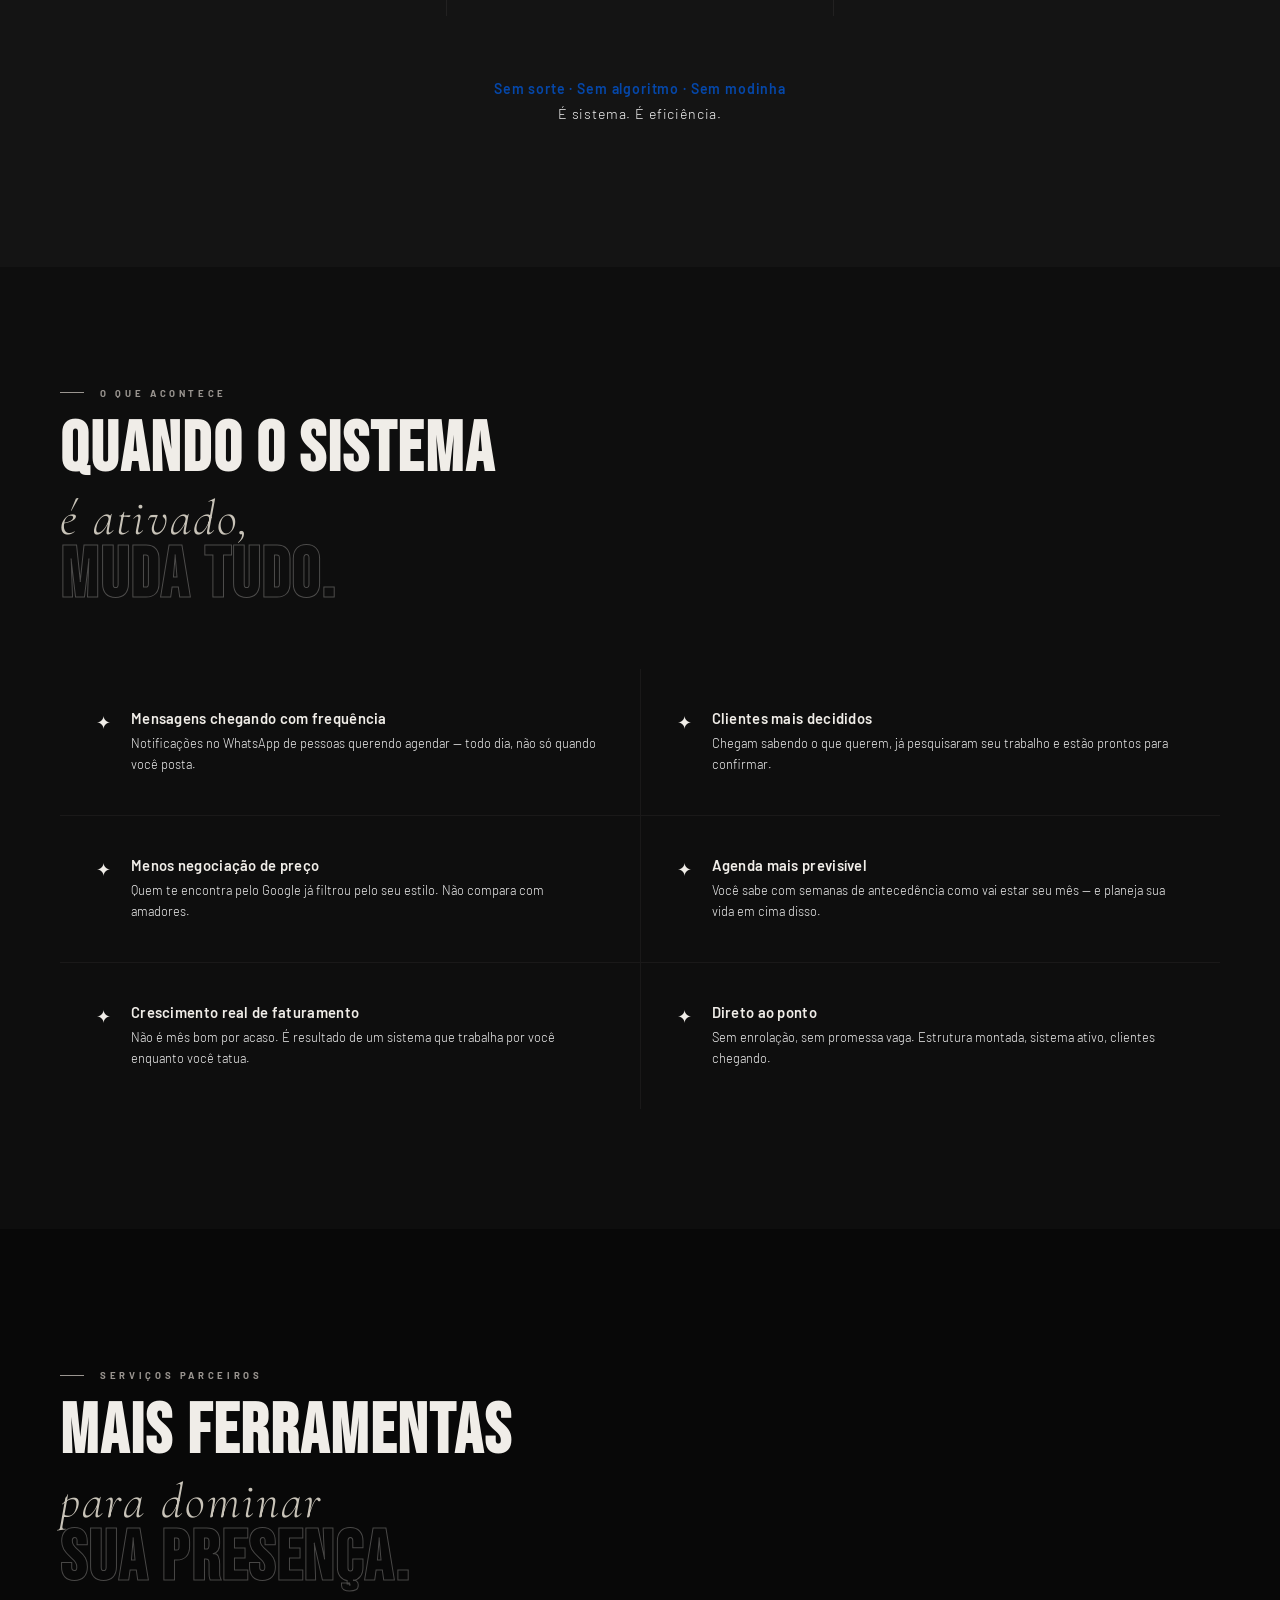
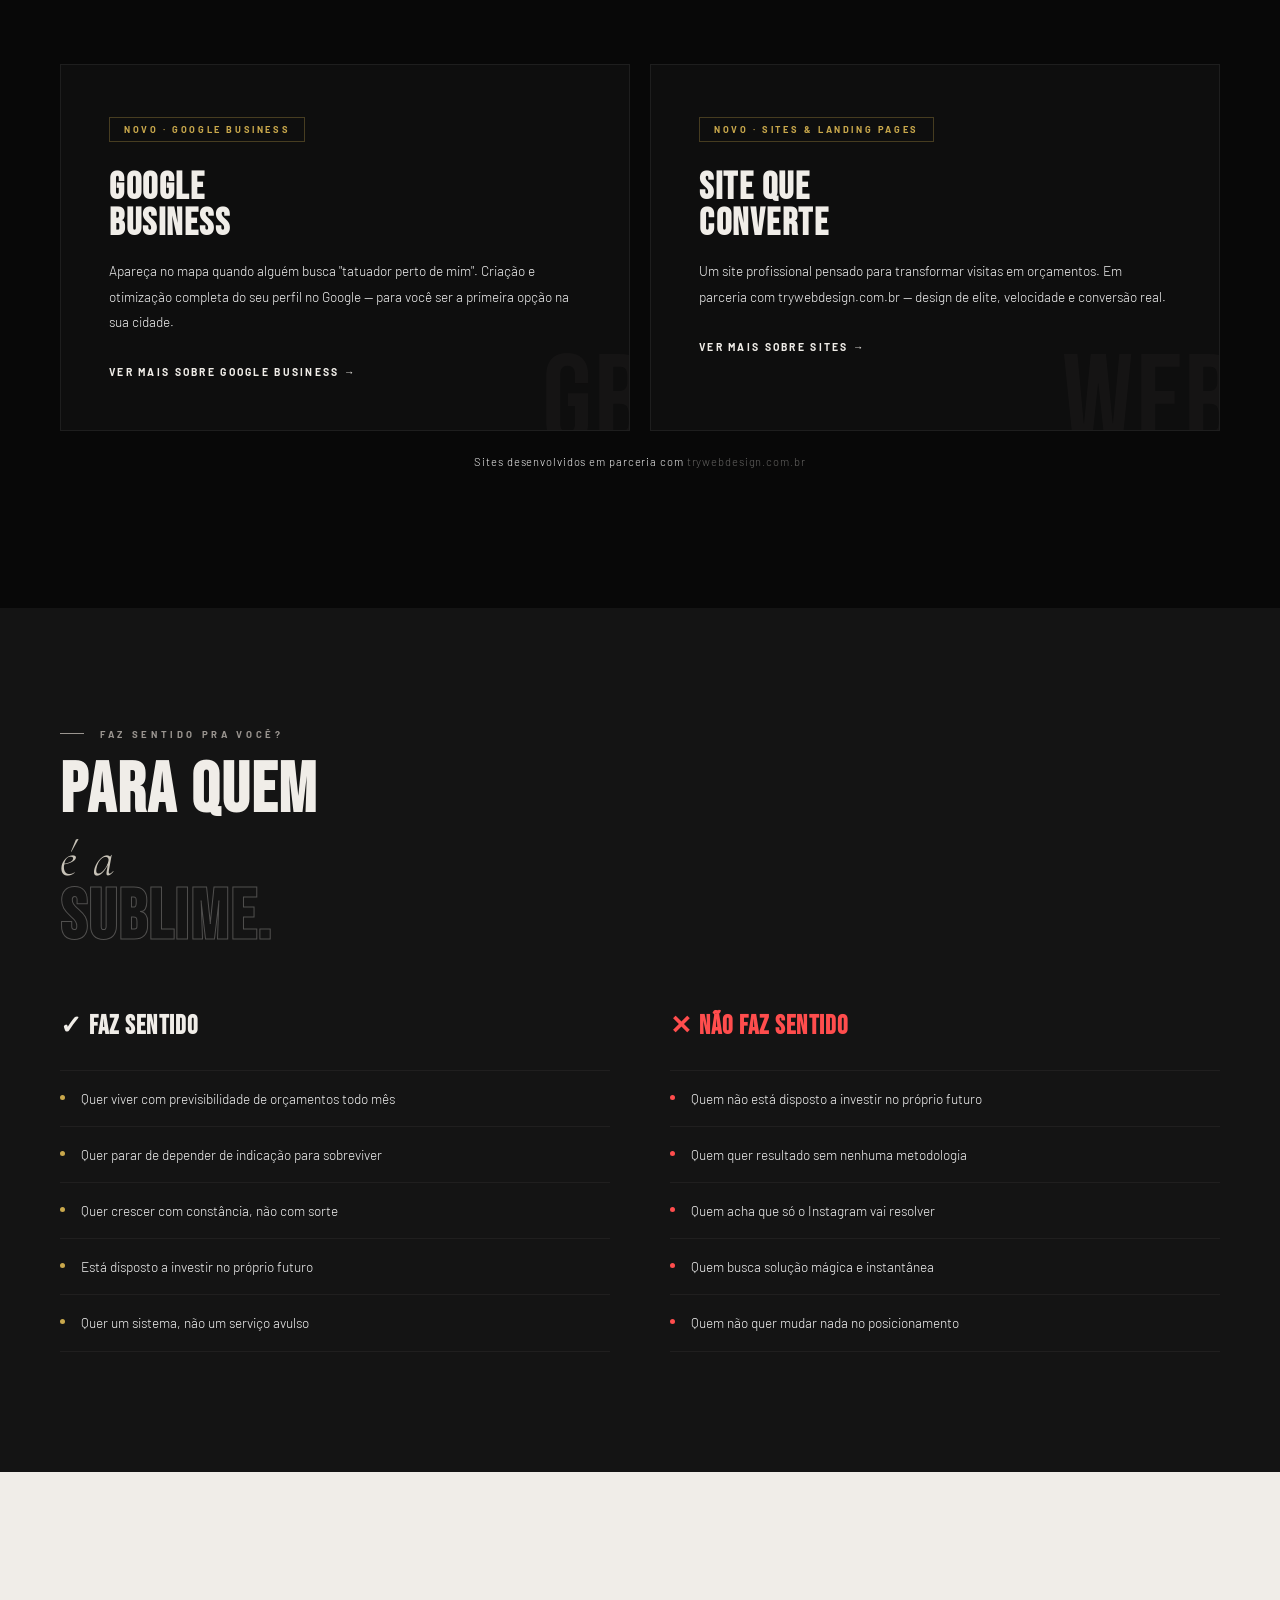
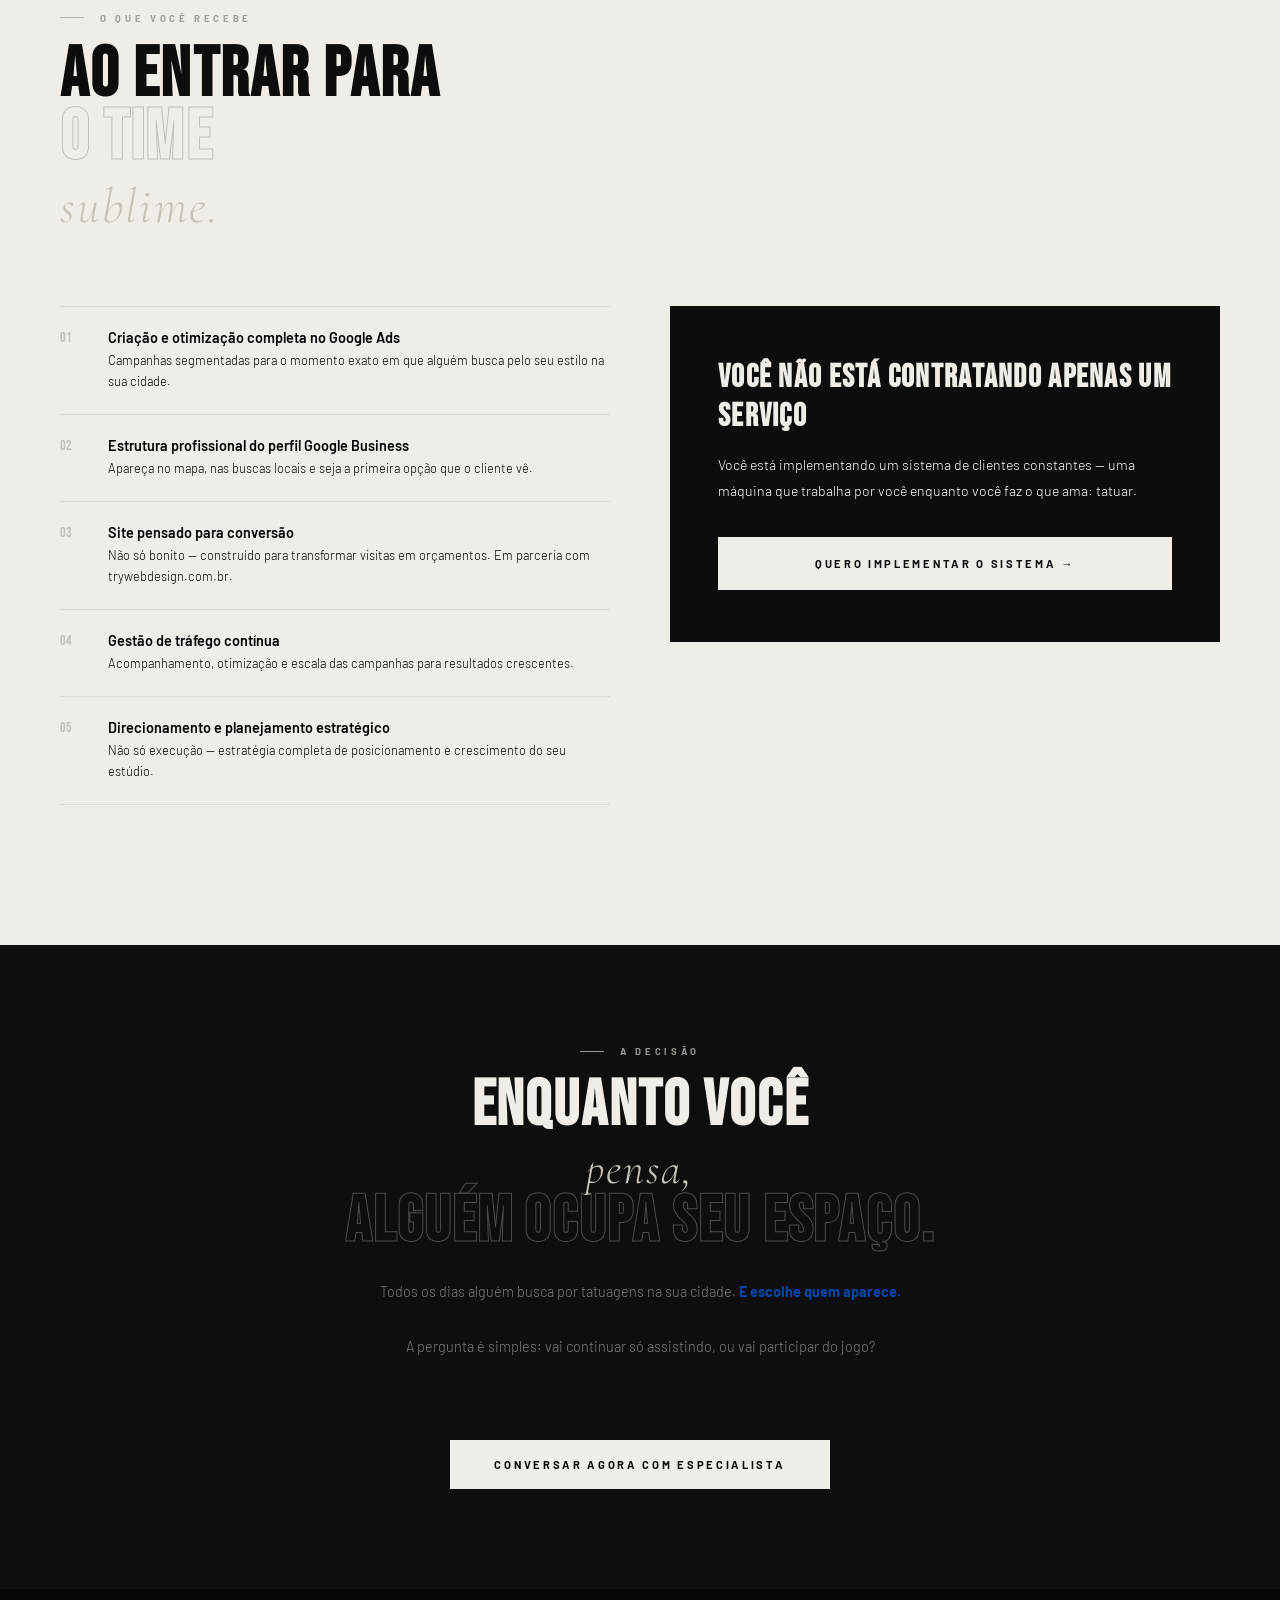
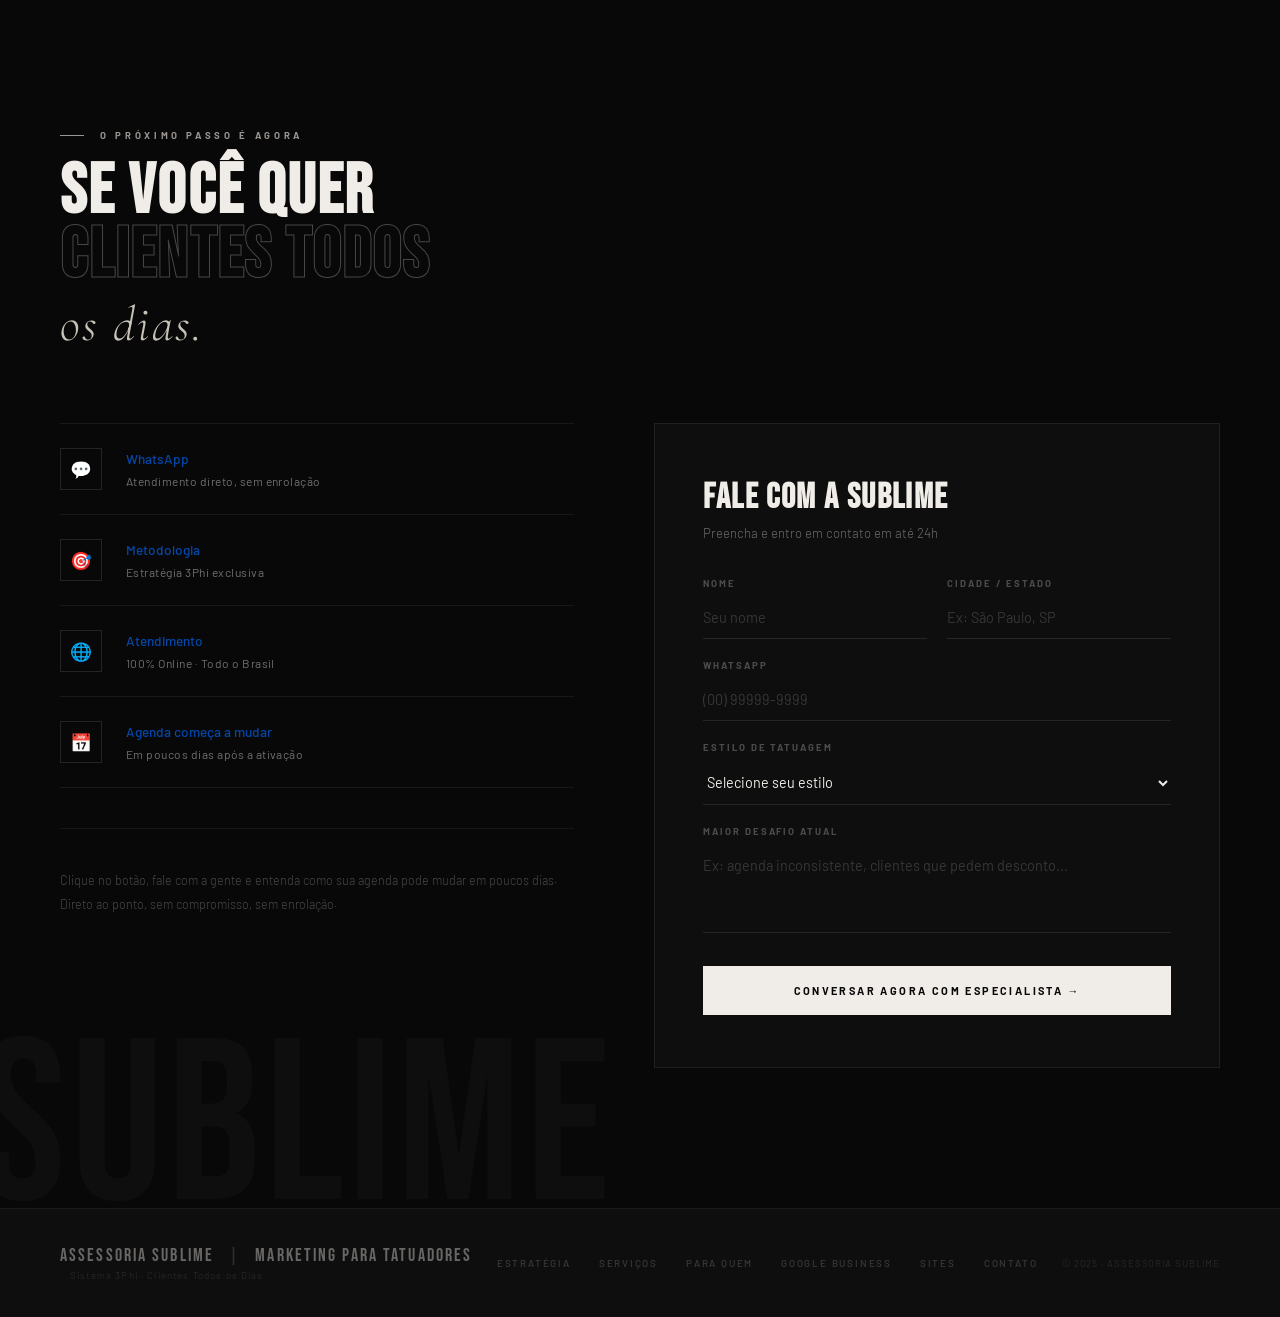
==== commit 2ae0e8fd: "Update index.html" ====
--- a/index.html
+++ b/index.html
@@ -393,7 +393,7 @@
     <li><a href="#servicos">Serviços</a></li>
     <li><a href="#qualificacao">Para quem</a></li>
     <li><a href="#contato">Falar agora</a></li>
-    <li><a href="#contato" class="nav-cta">Quero Clientes Todos os Dias</a></li>
+    <li><a href="#contato" class="nav-cta">Conversar agora com Especialista</a></li>
   </ul>
 </nav>
 
@@ -423,7 +423,7 @@
       Existe uma maneira ainda pouco utilizada que faz você aparecer no momento exato em que um cliente decide tatuar — transformando isso em mensagens, orçamentos e agenda cheia.
     </p>
     <div class="hero-cta-wrap">
-      <a href="#contato" class="btn-main">Quero Clientes Todos os Dias</a>
+      <a href="#contato" class="btn-main">Conversar agora com Especialista</a>
       <a href="#metodo" class="btn-ghost">Direto ao ponto, sem enrolação ↓</a>
     </div>
   </div>
@@ -761,7 +761,7 @@
       <h2>ENQUANTO VOCÊ<br><em>pensa,</em><br><span class="outline">ALGUÉM OCUPA SEU ESPAÇO.</span></h2>
     </div>
     <p class="rev d1">Todos os dias alguém busca por tatuagens na sua cidade. <strong>E escolhe quem aparece.</strong><br><br>A pergunta é simples: vai continuar só assistindo, ou vai participar do jogo?</p>
-    <a href="#contato" class="btn-main rev d2" style="display:inline-flex;margin-top:40px;">Atrair Clientes Todos os Dias</a>
+    <a href="#contato" class="btn-main rev d2" style="display:inline-flex;margin-top:40px;">Conversar agora com Especialista</a>
   </div>
 </section>
 
@@ -820,7 +820,7 @@
     </select>
   </div>
   <div class="fg"><label>Maior desafio atual</label><textarea id="f_desafio" placeholder="Ex: agenda inconsistente, clientes que pedem desconto..."></textarea></div>
-  <button class="fsub" onclick="enviarWhatsApp(this)">Atrair Clientes Todos os Dias →</button>
+  <button class="fsub" onclick="enviarWhatsApp(this)">conversar agora com especialista →</button>
 </div>
     </div>
   </div>
@@ -910,7 +910,7 @@
     // 7. Abre o WhatsApp
     setTimeout(() => {
         window.open(url, '_blank');
-        btn.textContent = 'Atrair Clientes Todos os Dias →';
+        btn.textContent = 'Conversar agora com Especialista →';
         btn.style.background = '';
         btn.style.color = '';
     }, 800);
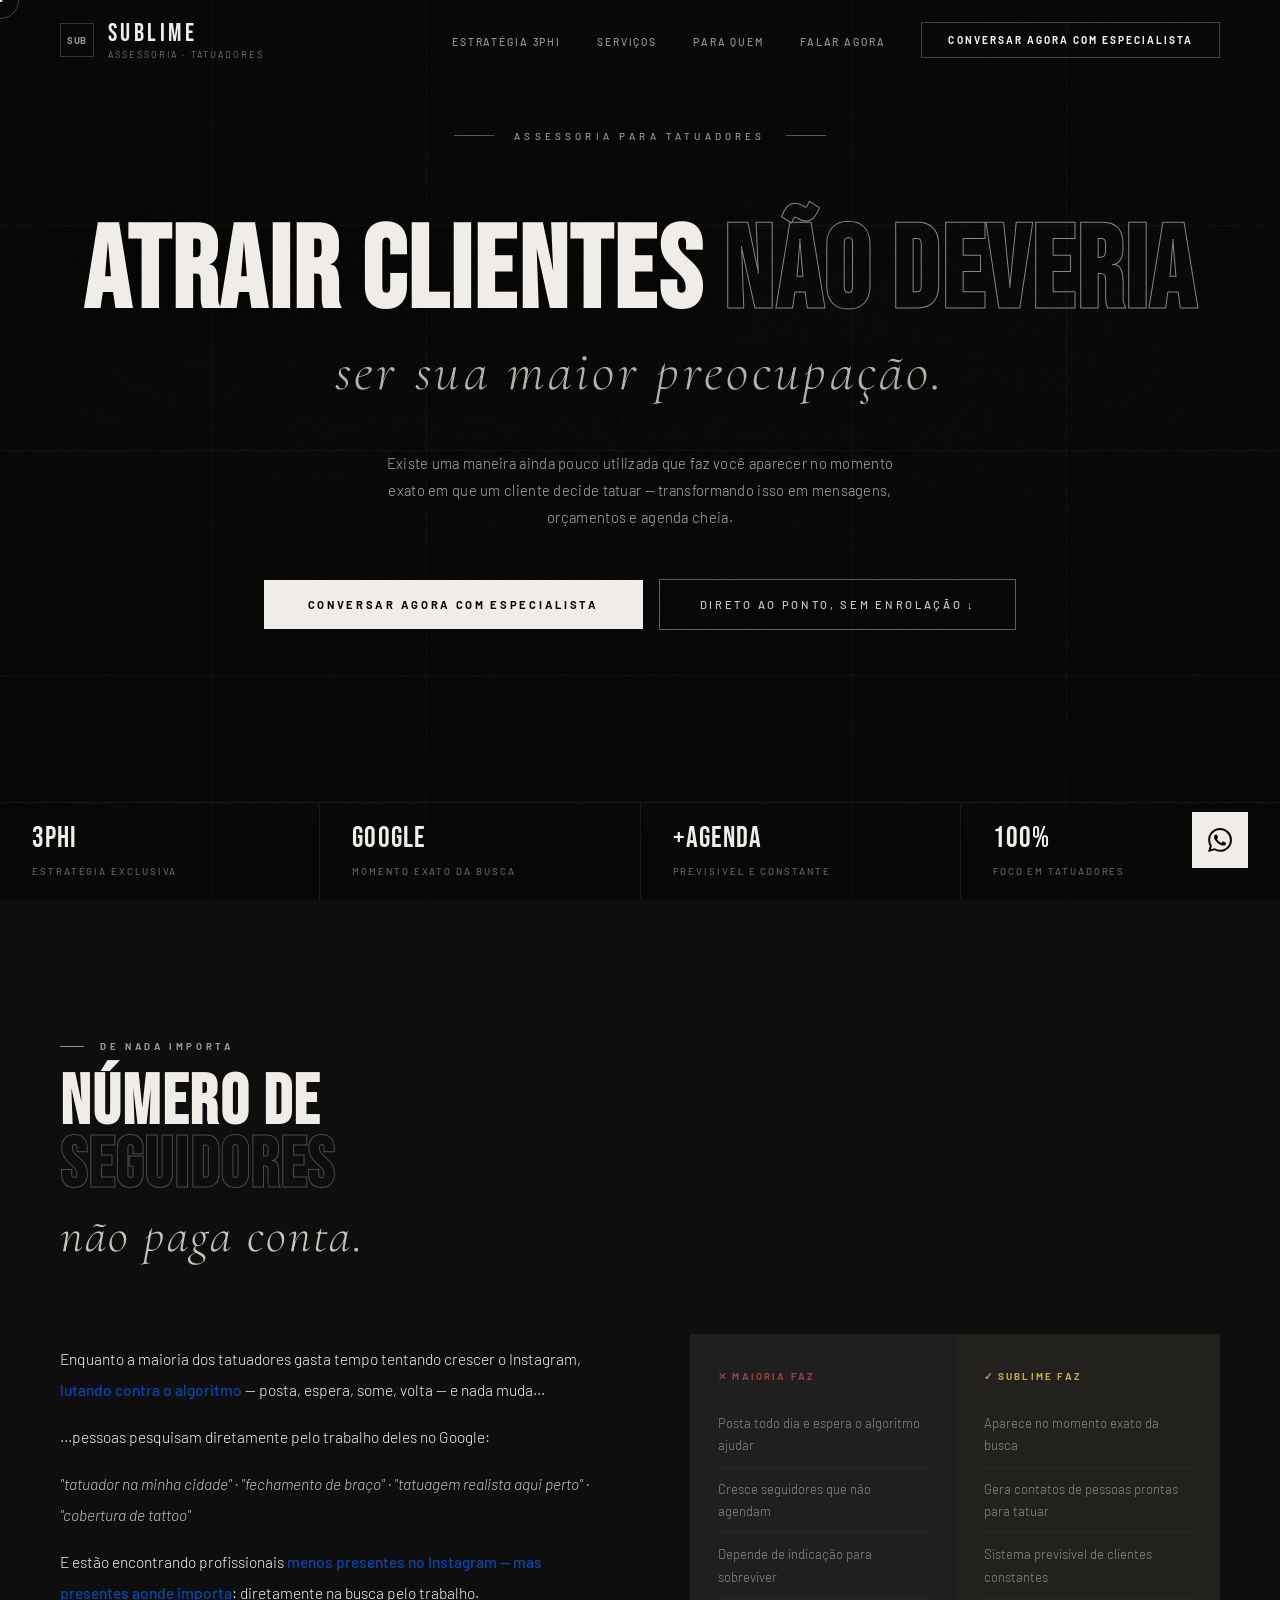
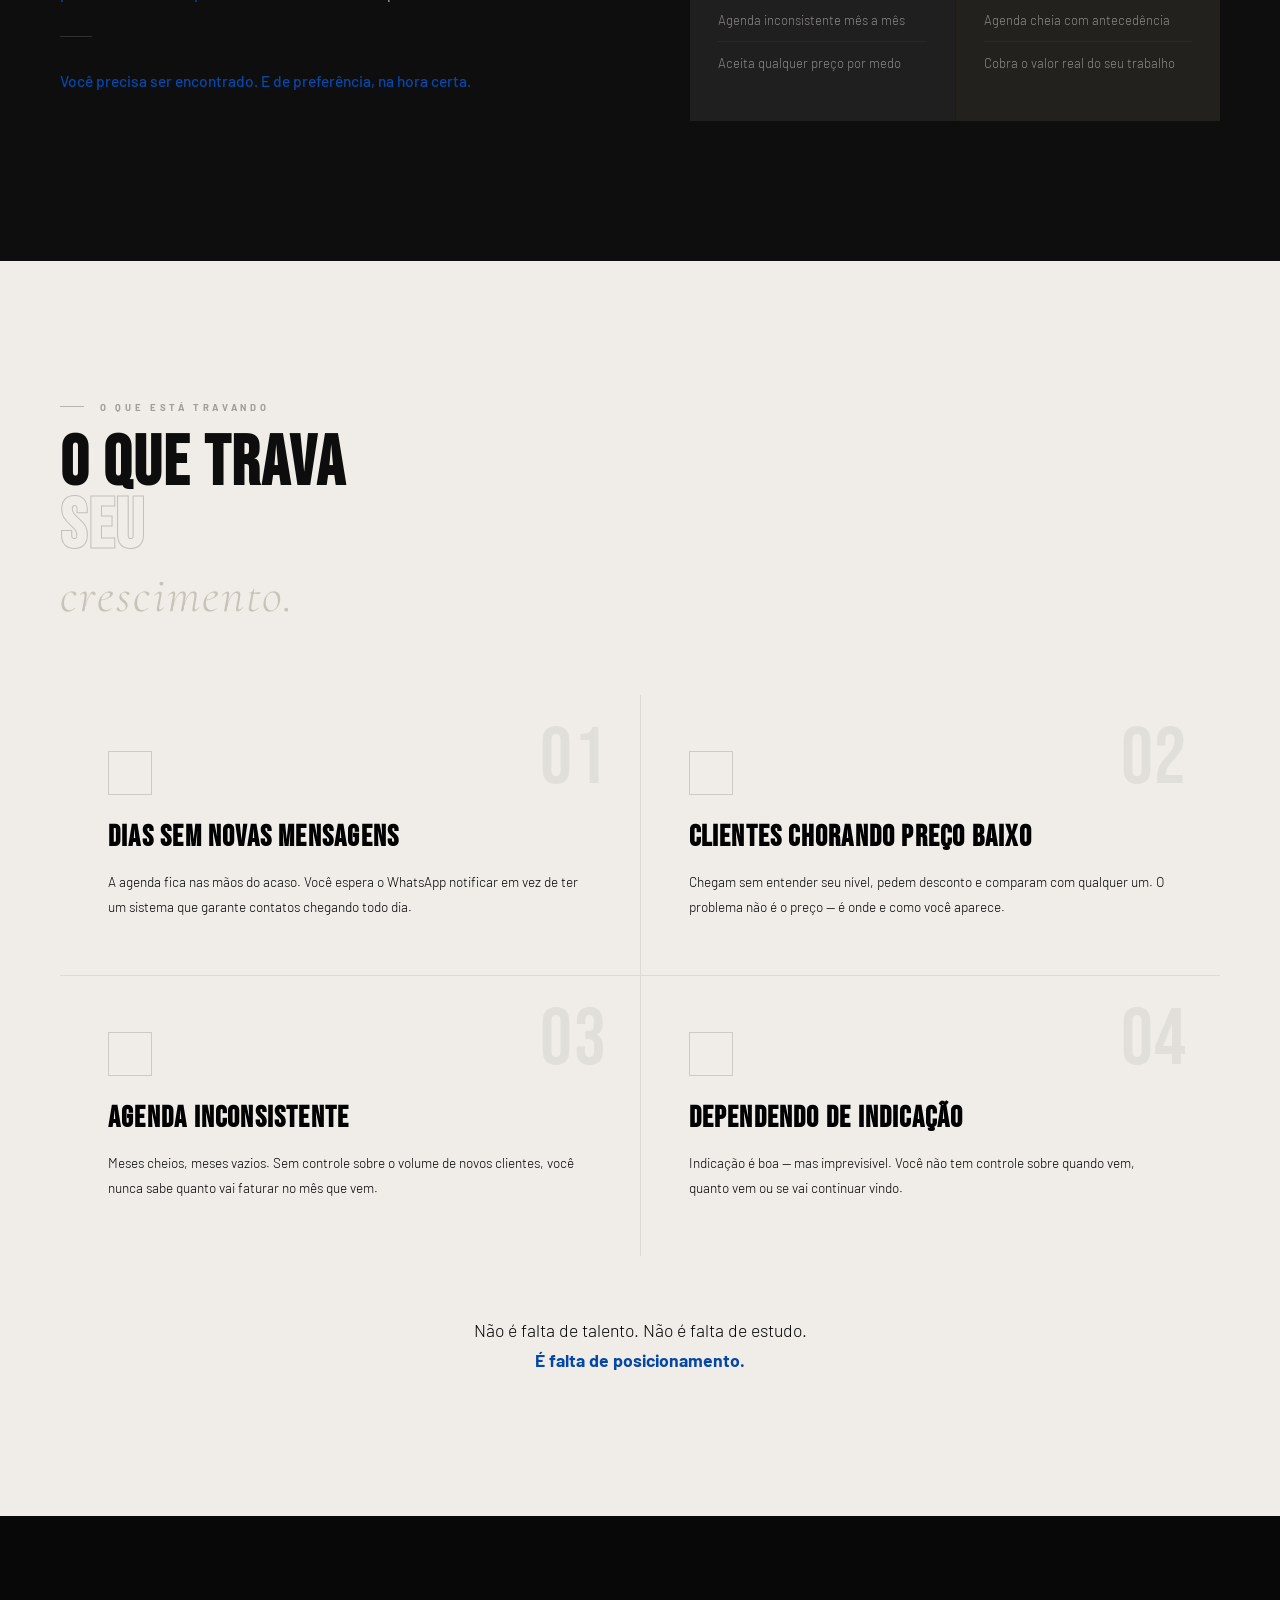
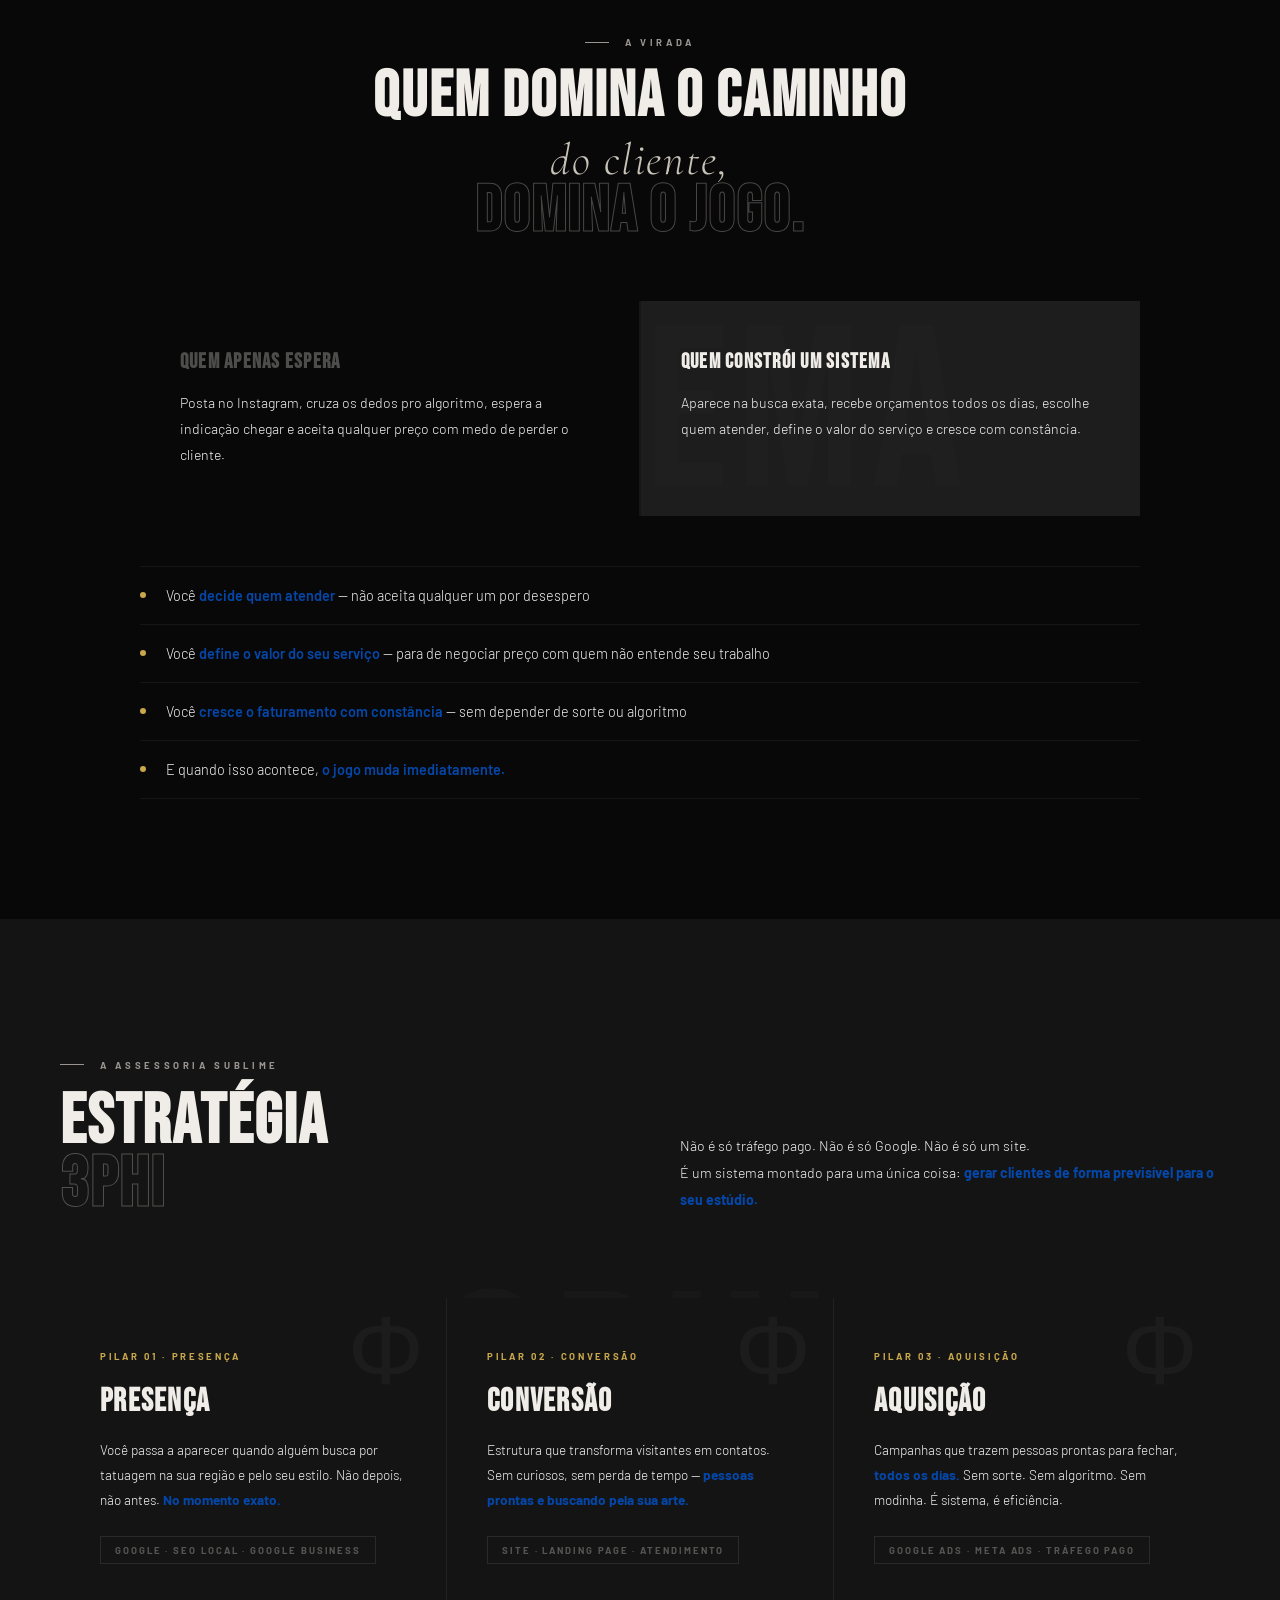
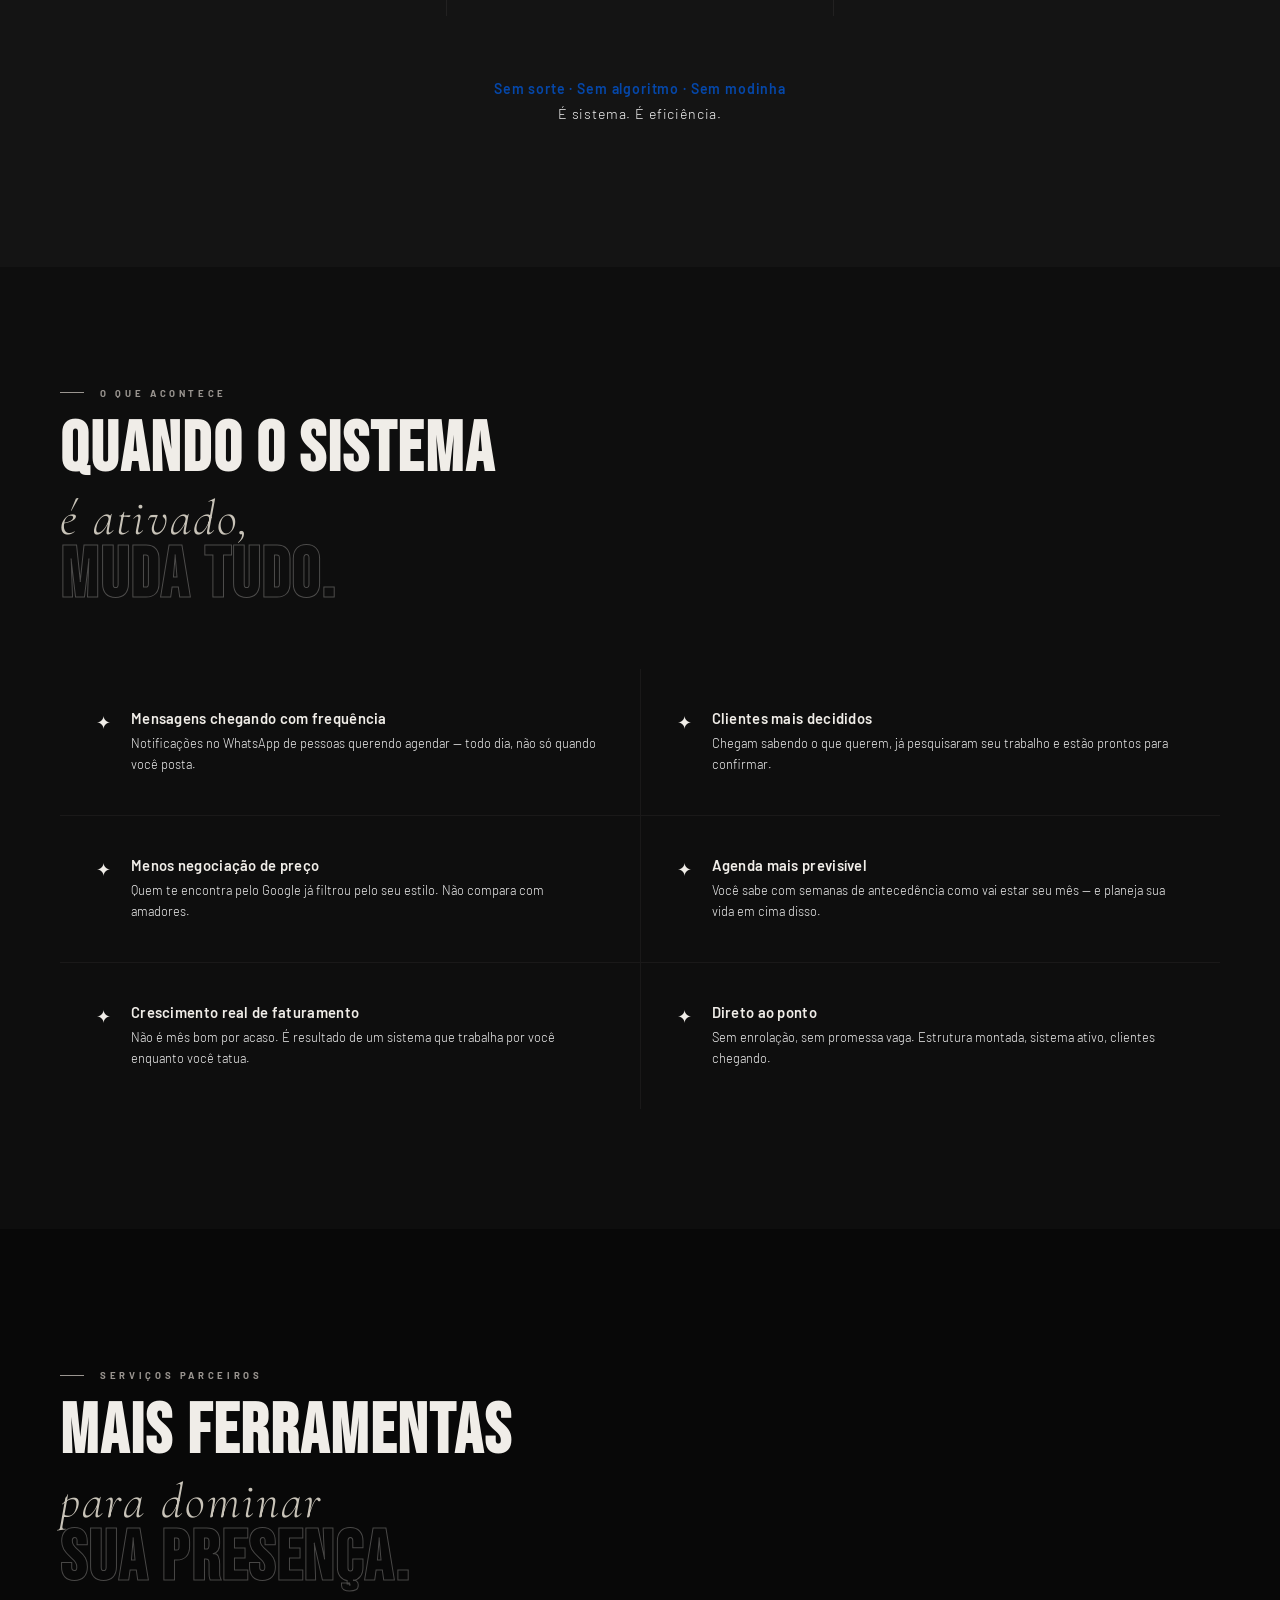
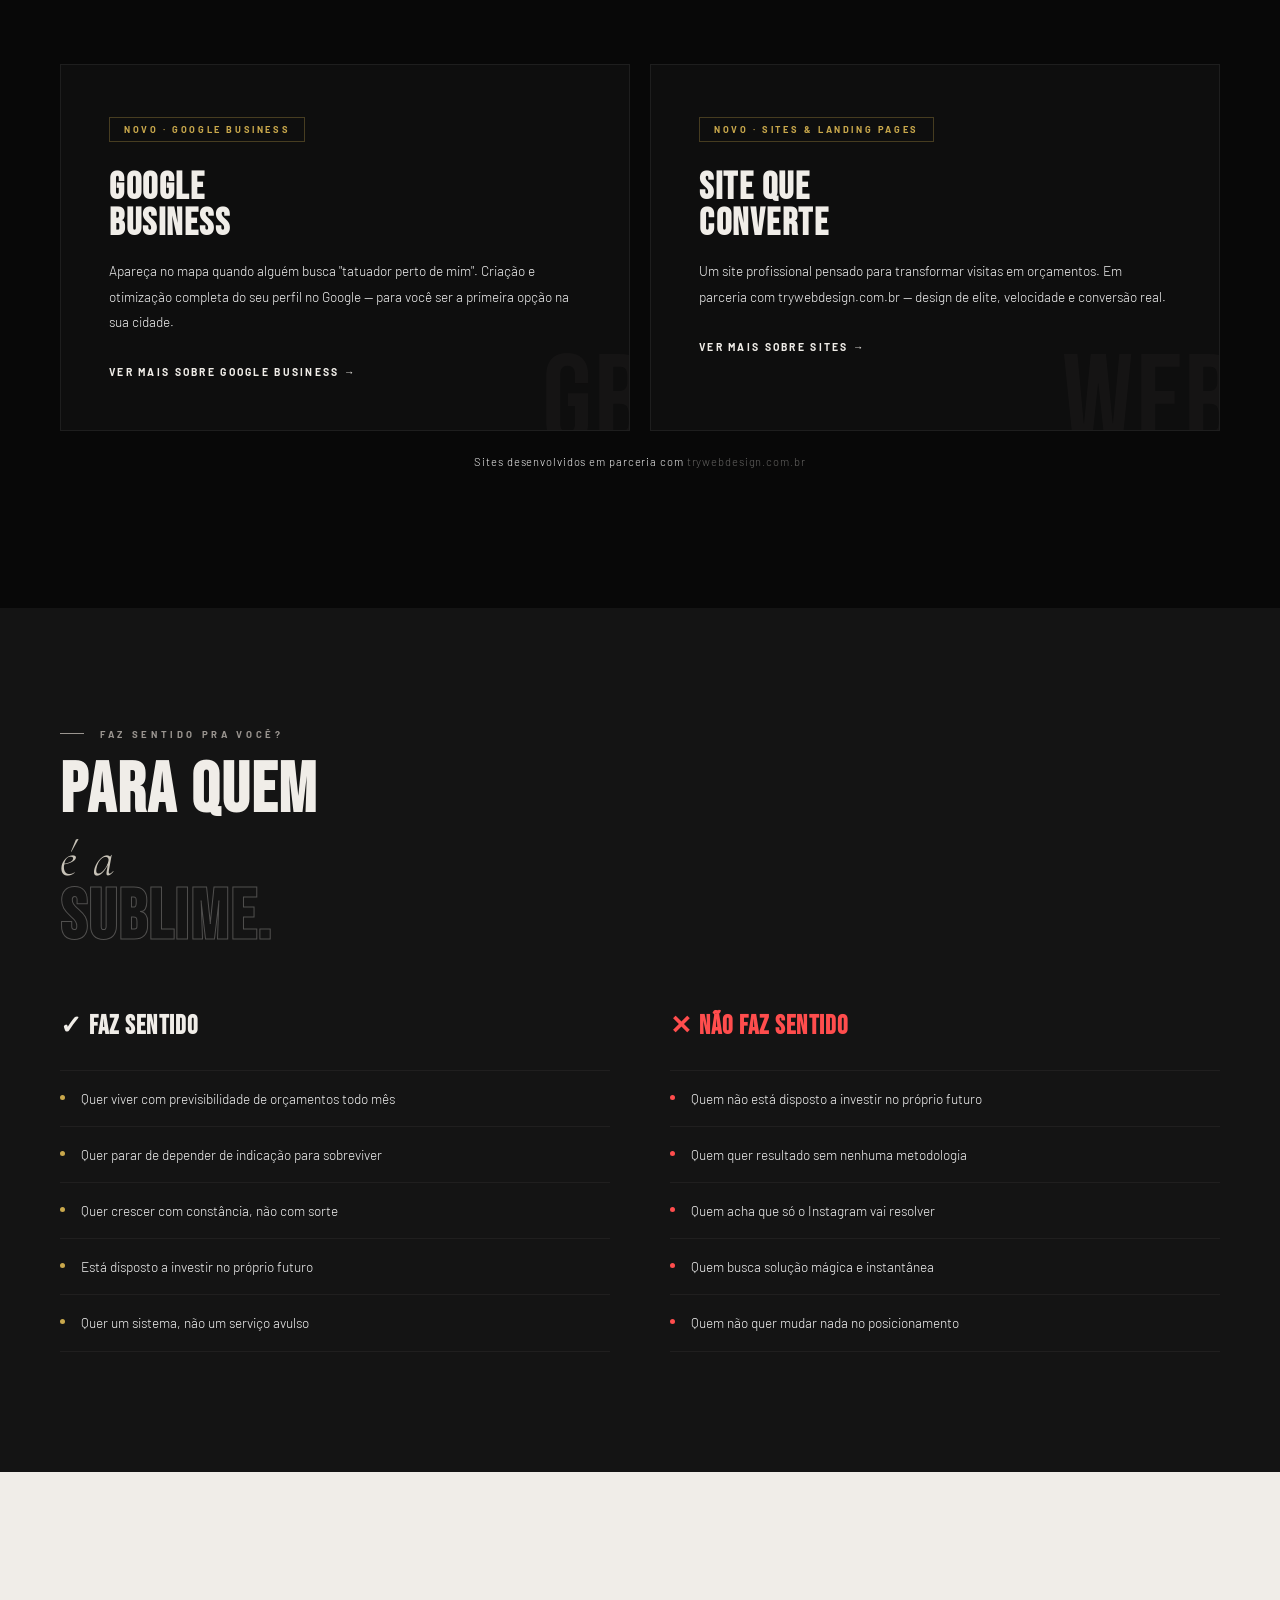
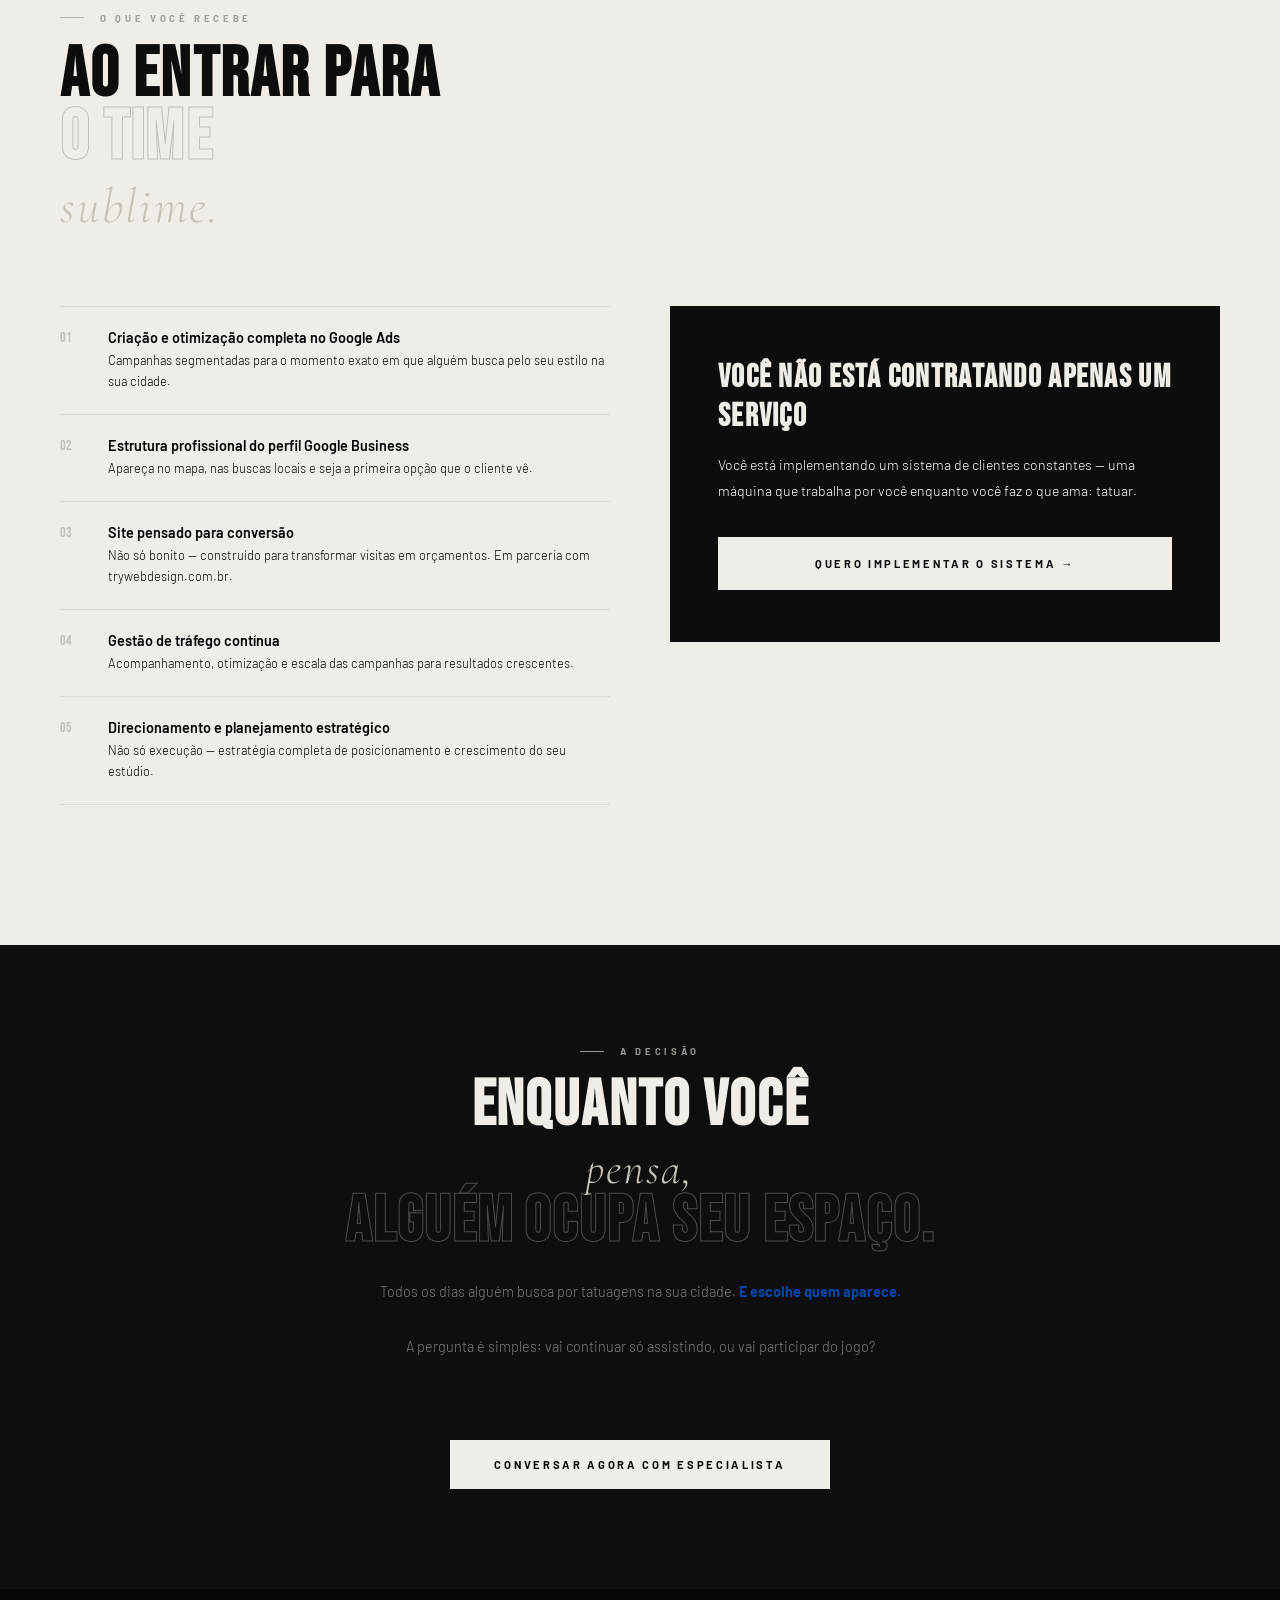
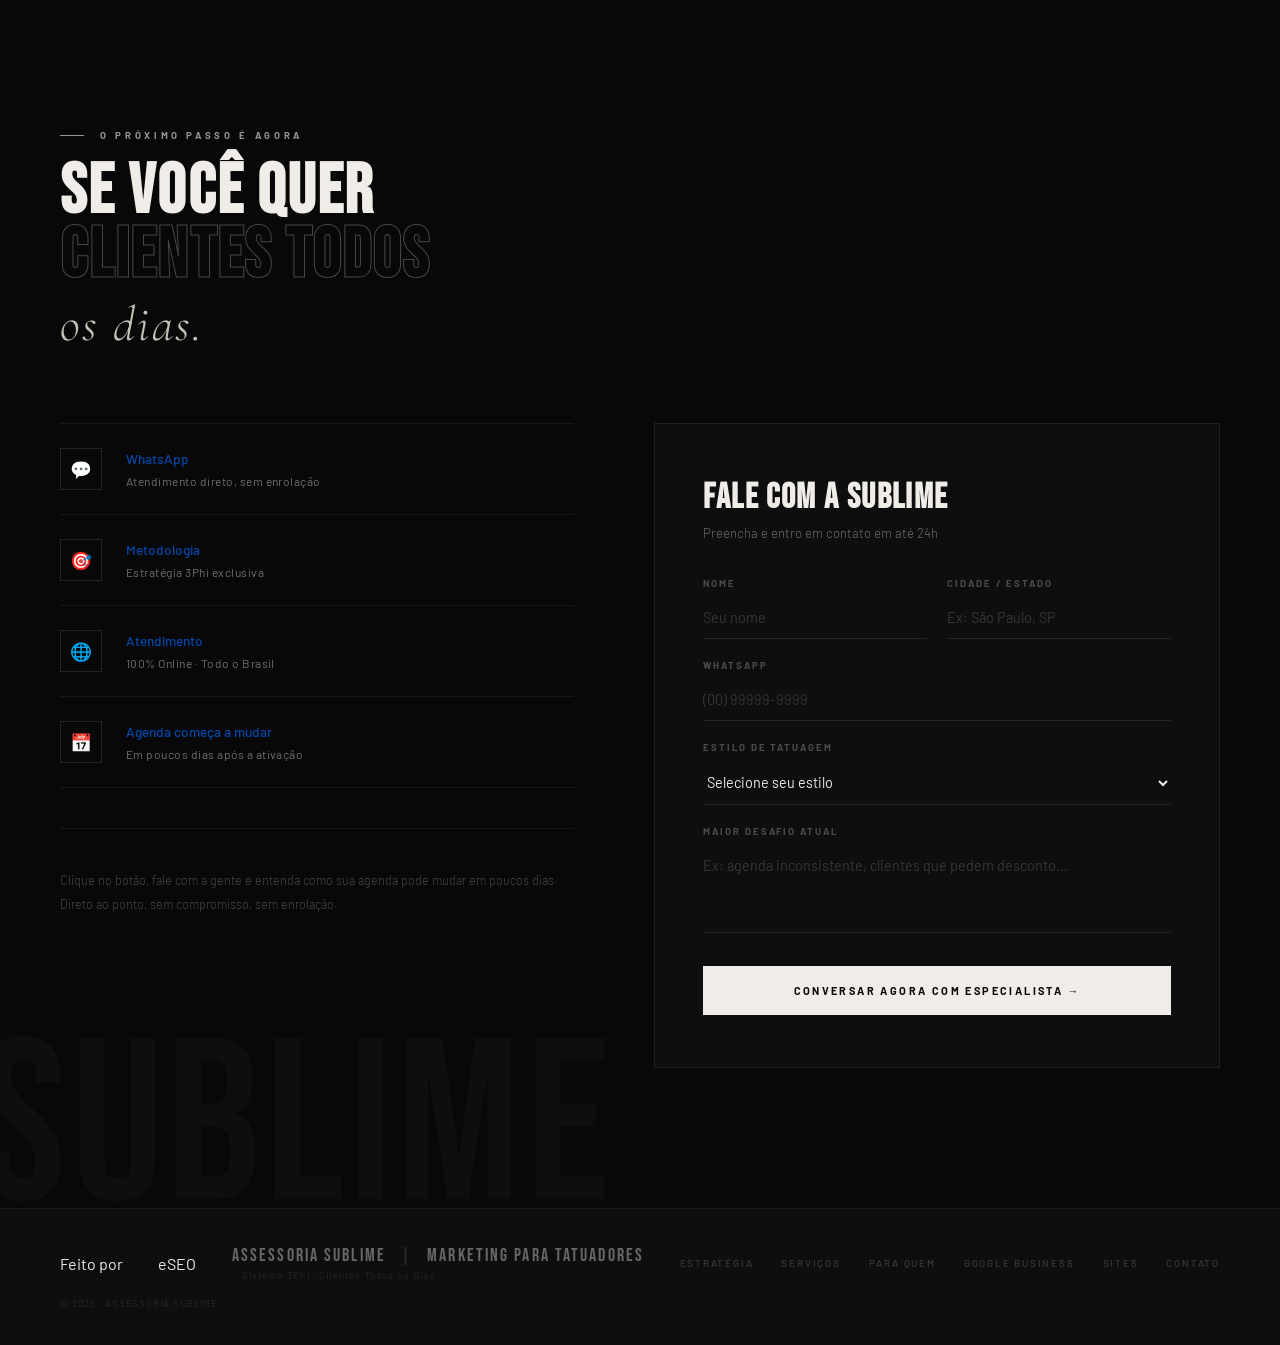
==== commit 04841a63: "Update index.html" ====
--- a/index.html
+++ b/index.html
@@ -828,6 +828,7 @@
 
 <!-- FOOTER -->
 <footer>
+  Feito por <a href="https://especialistaseo.online/" target="_blank" rel="noopener" style="color: inherit; text-decoration: none;">eSEO</a>
   <div class="fl">
     ASSESSORIA SUBLIME <span>|</span> Marketing para Tatuadores
     <span style="display:block;font-family:'Barlow',sans-serif;font-size:.6rem;font-weight:300;letter-spacing:.12em;color:rgba(240,237,232,.15);margin-top:3px;">Sistema 3Phi · Clientes Todos os Dias</span>
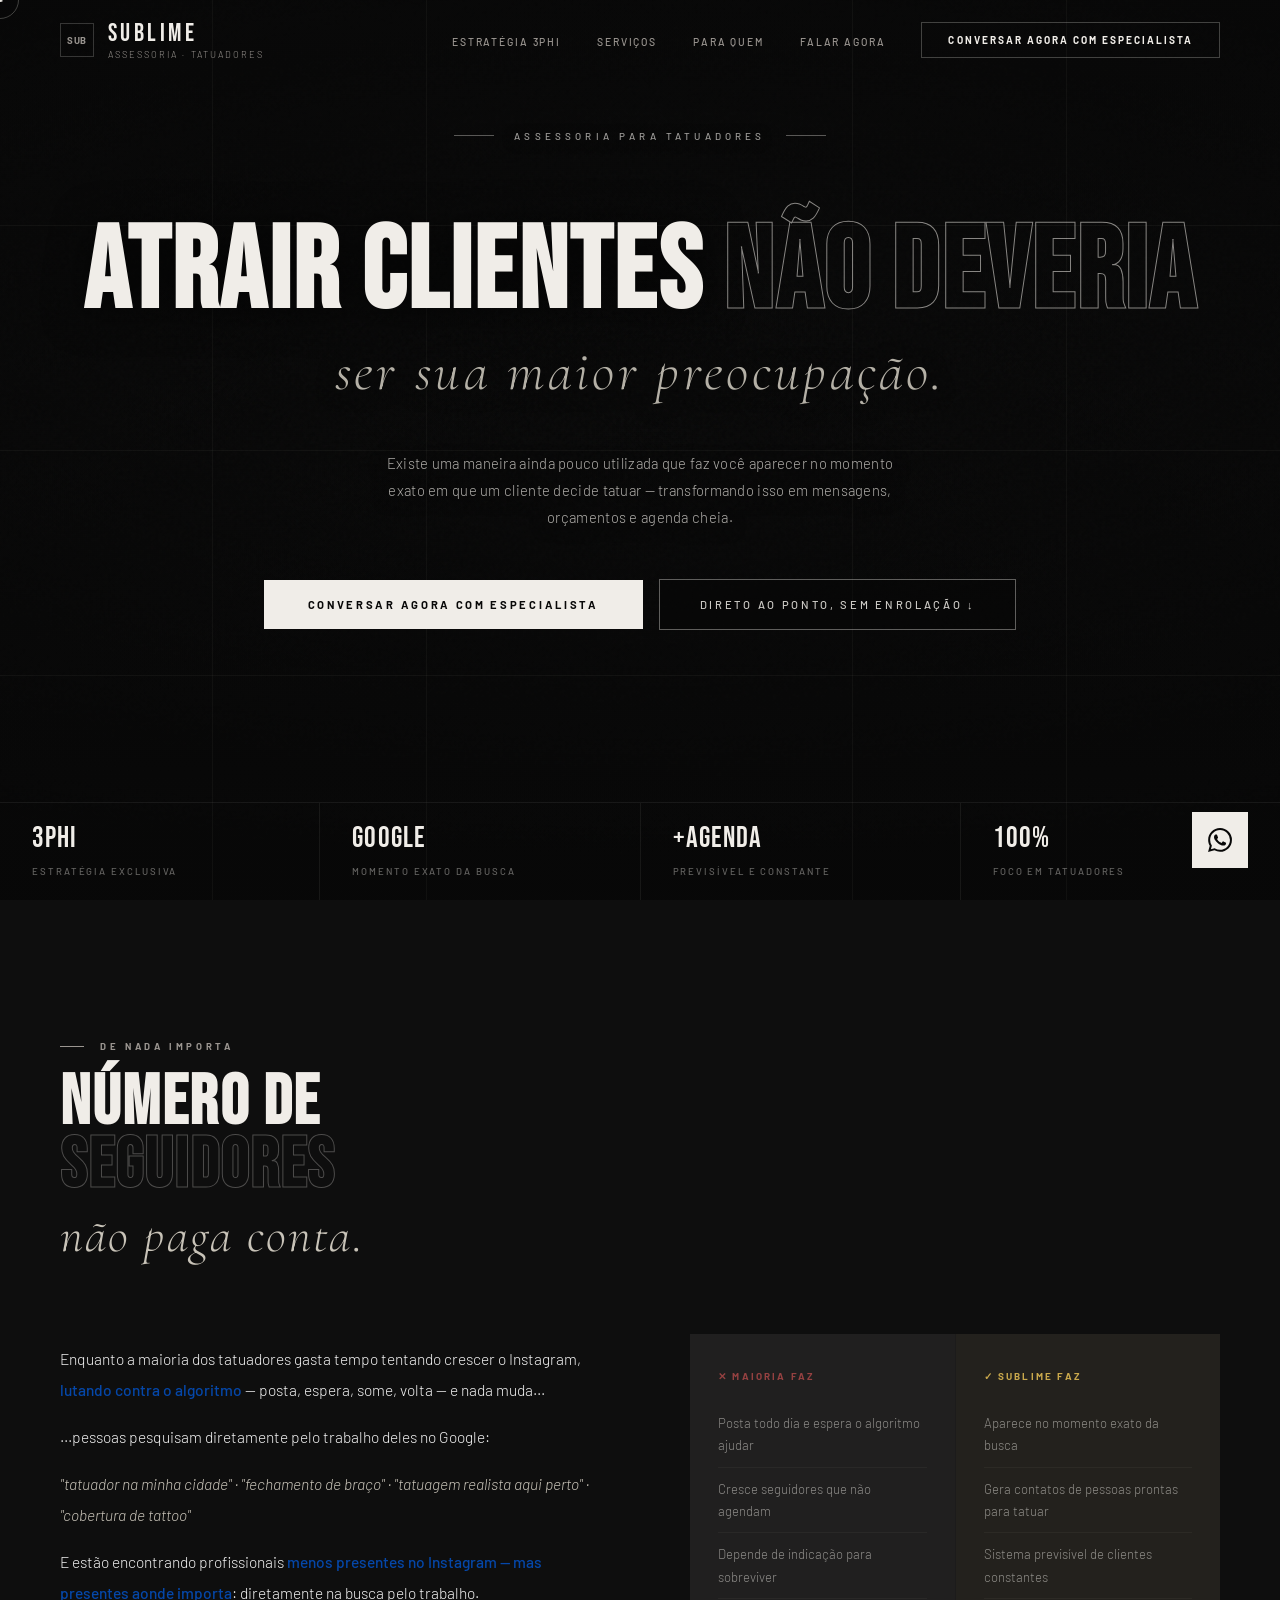
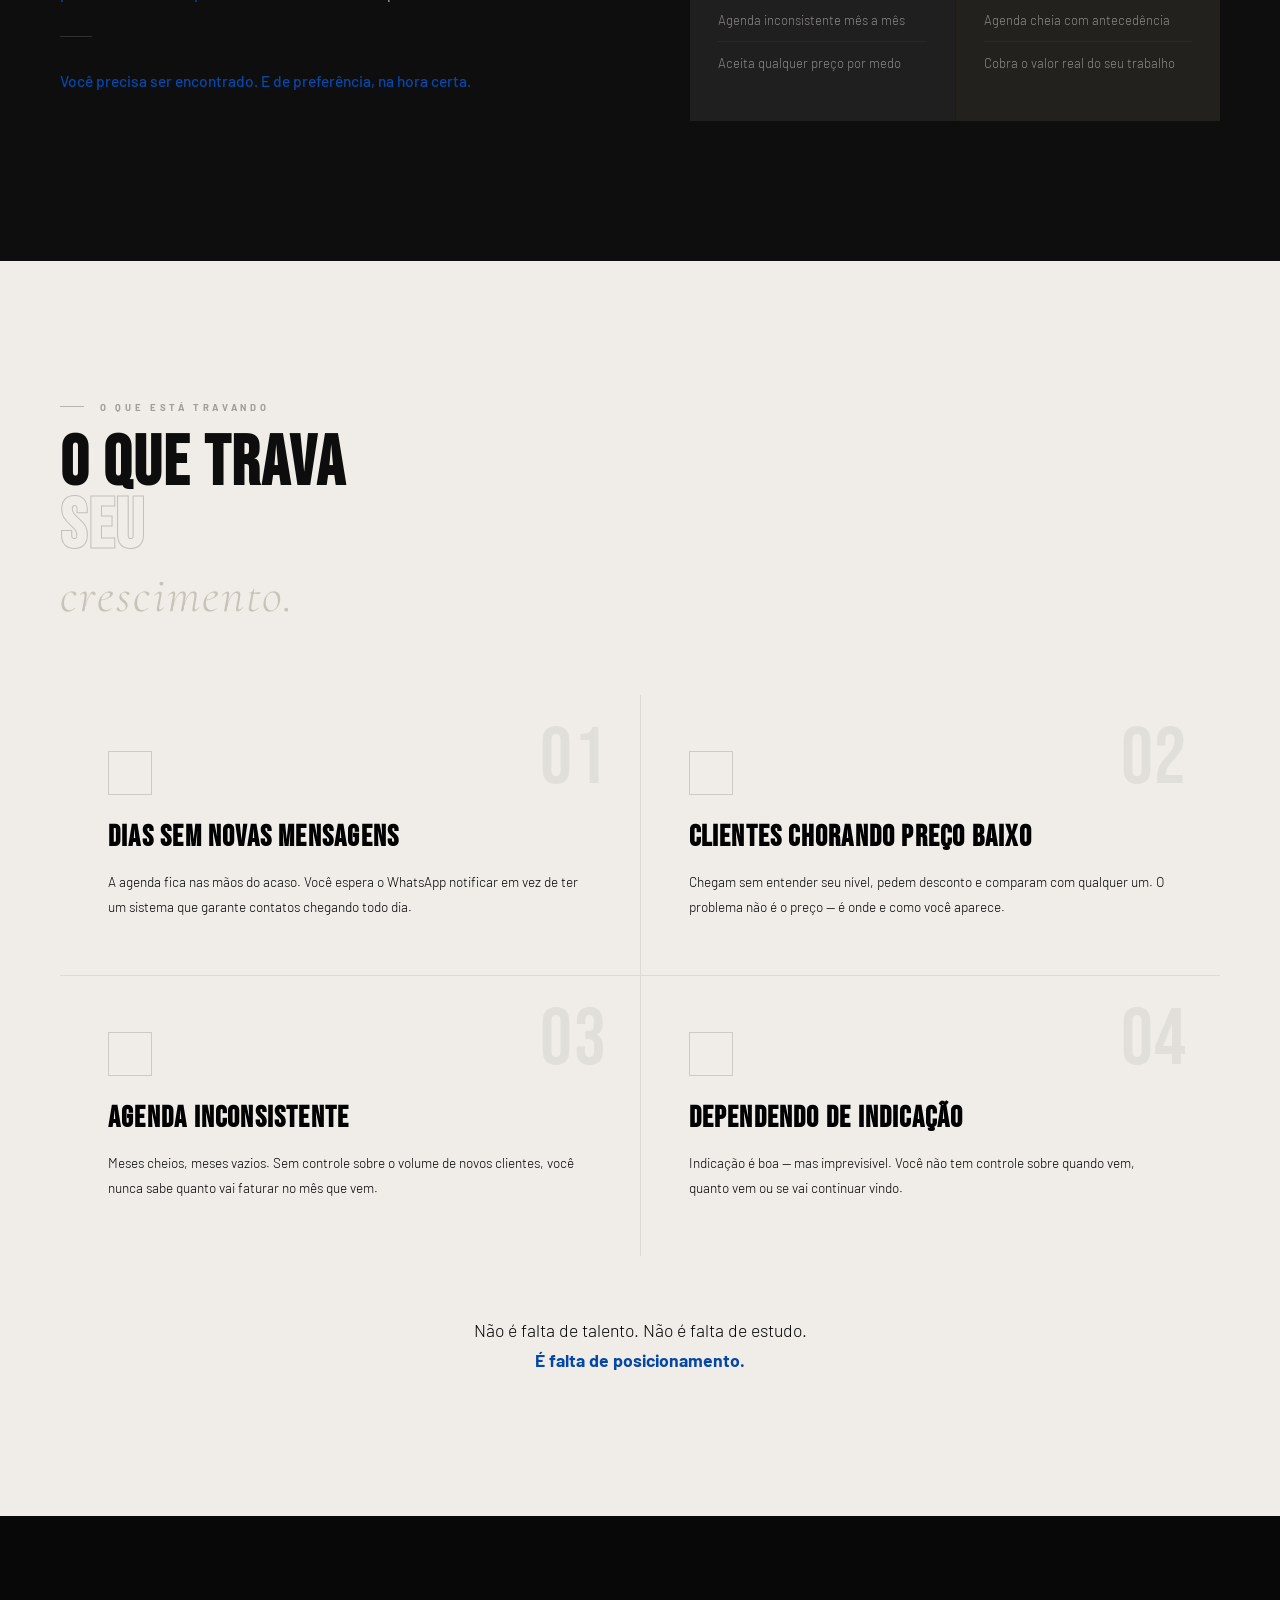
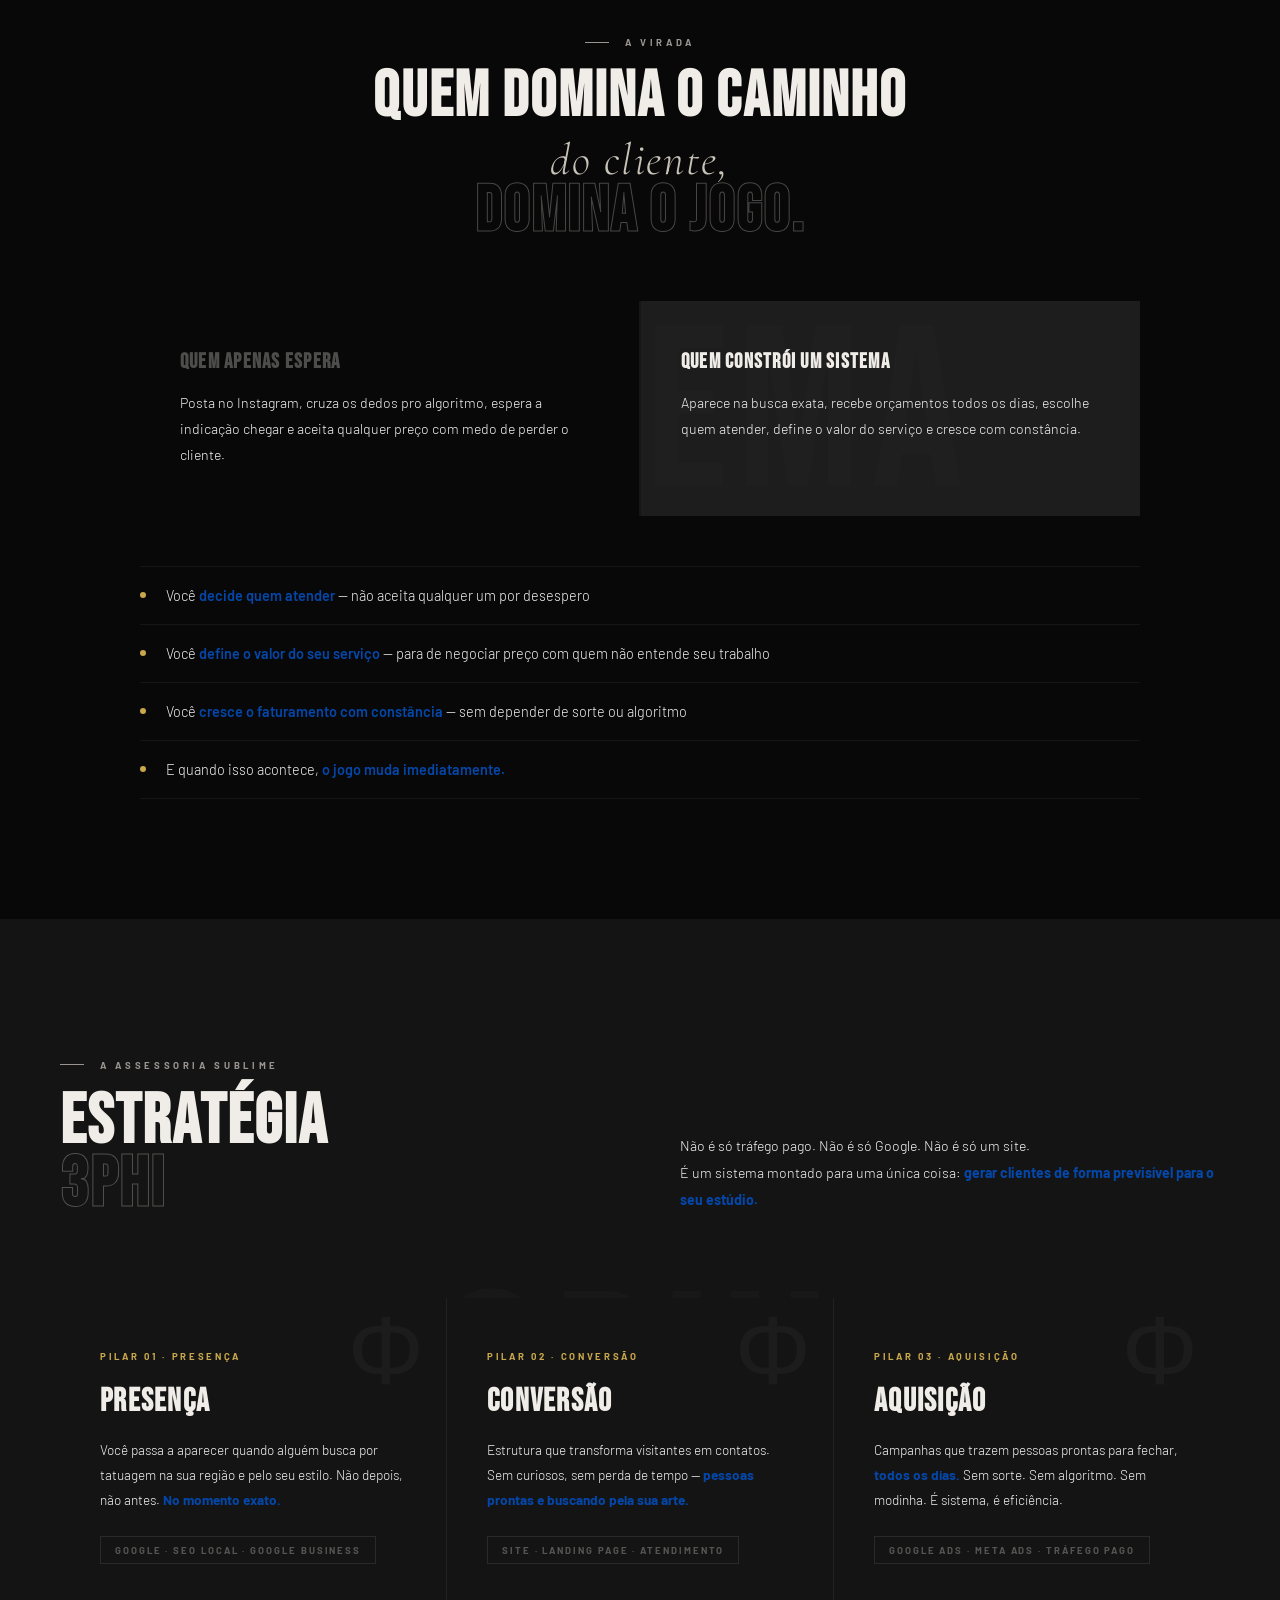
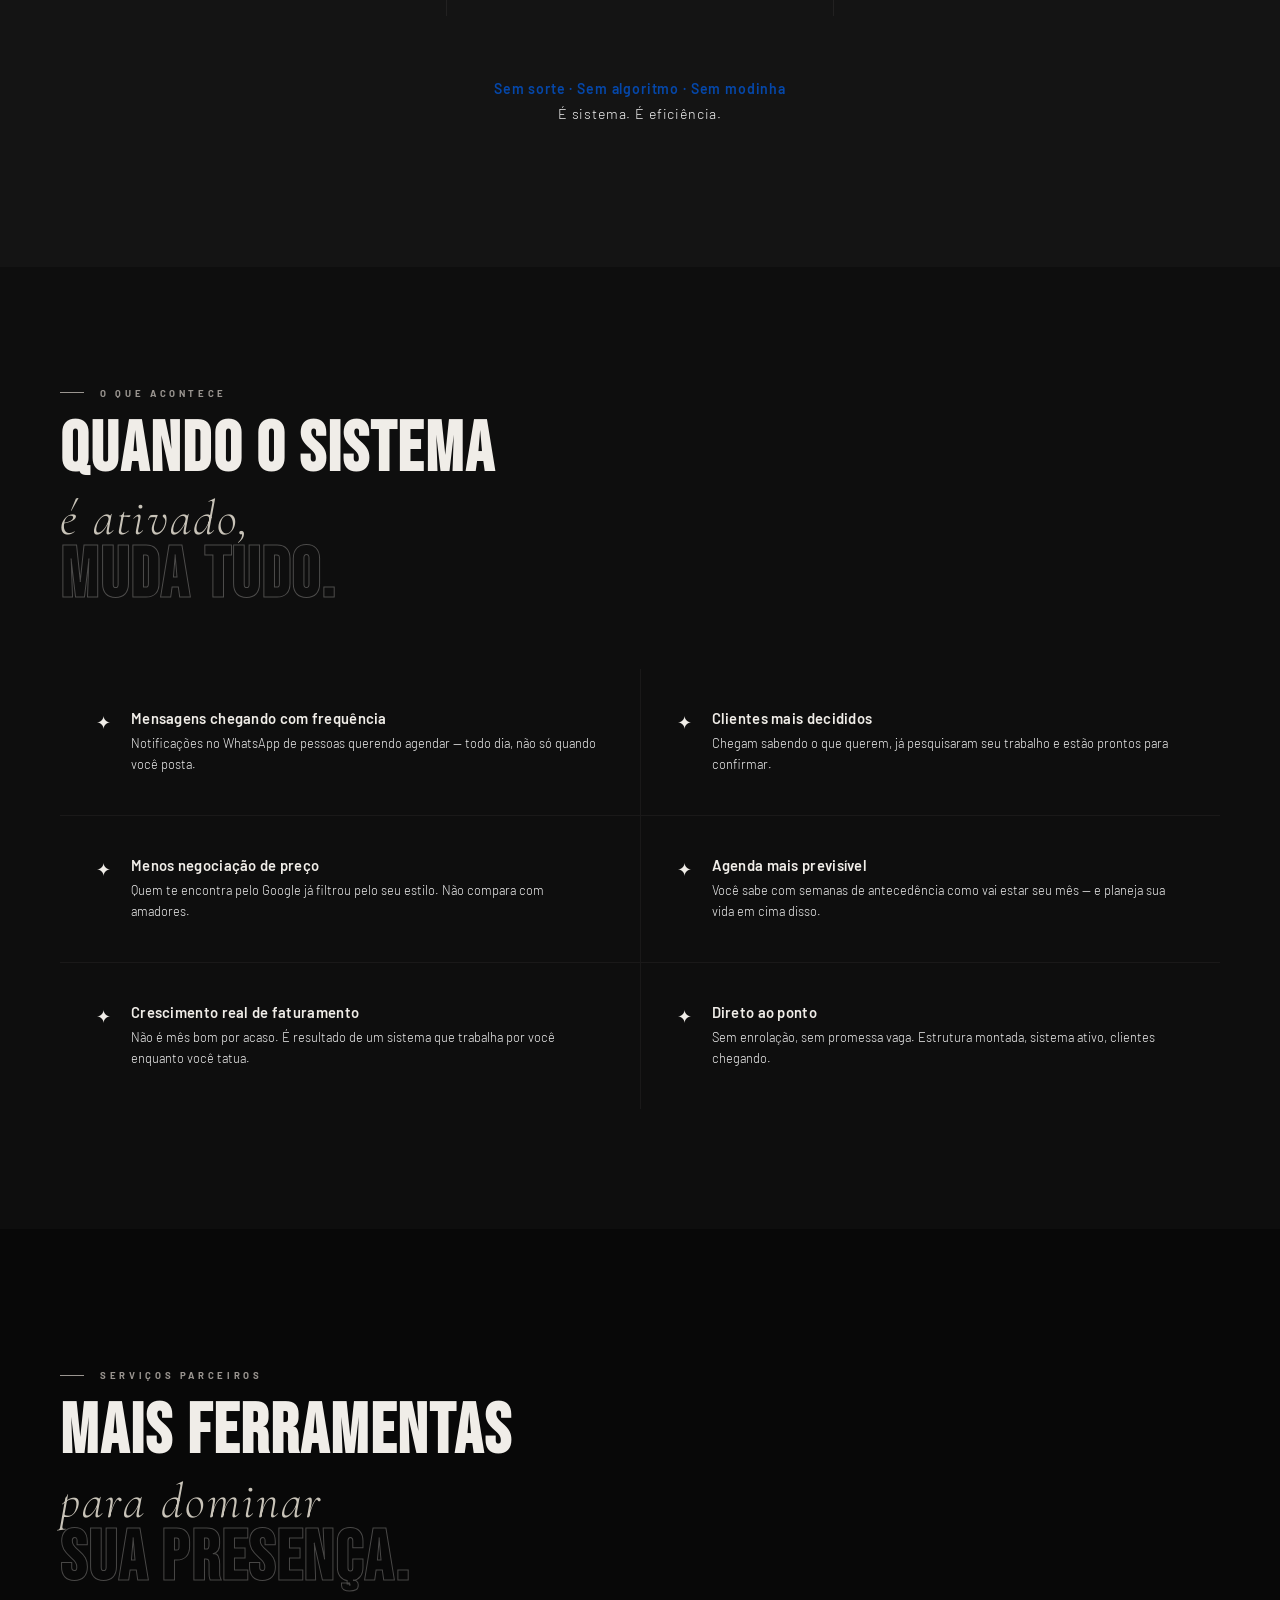
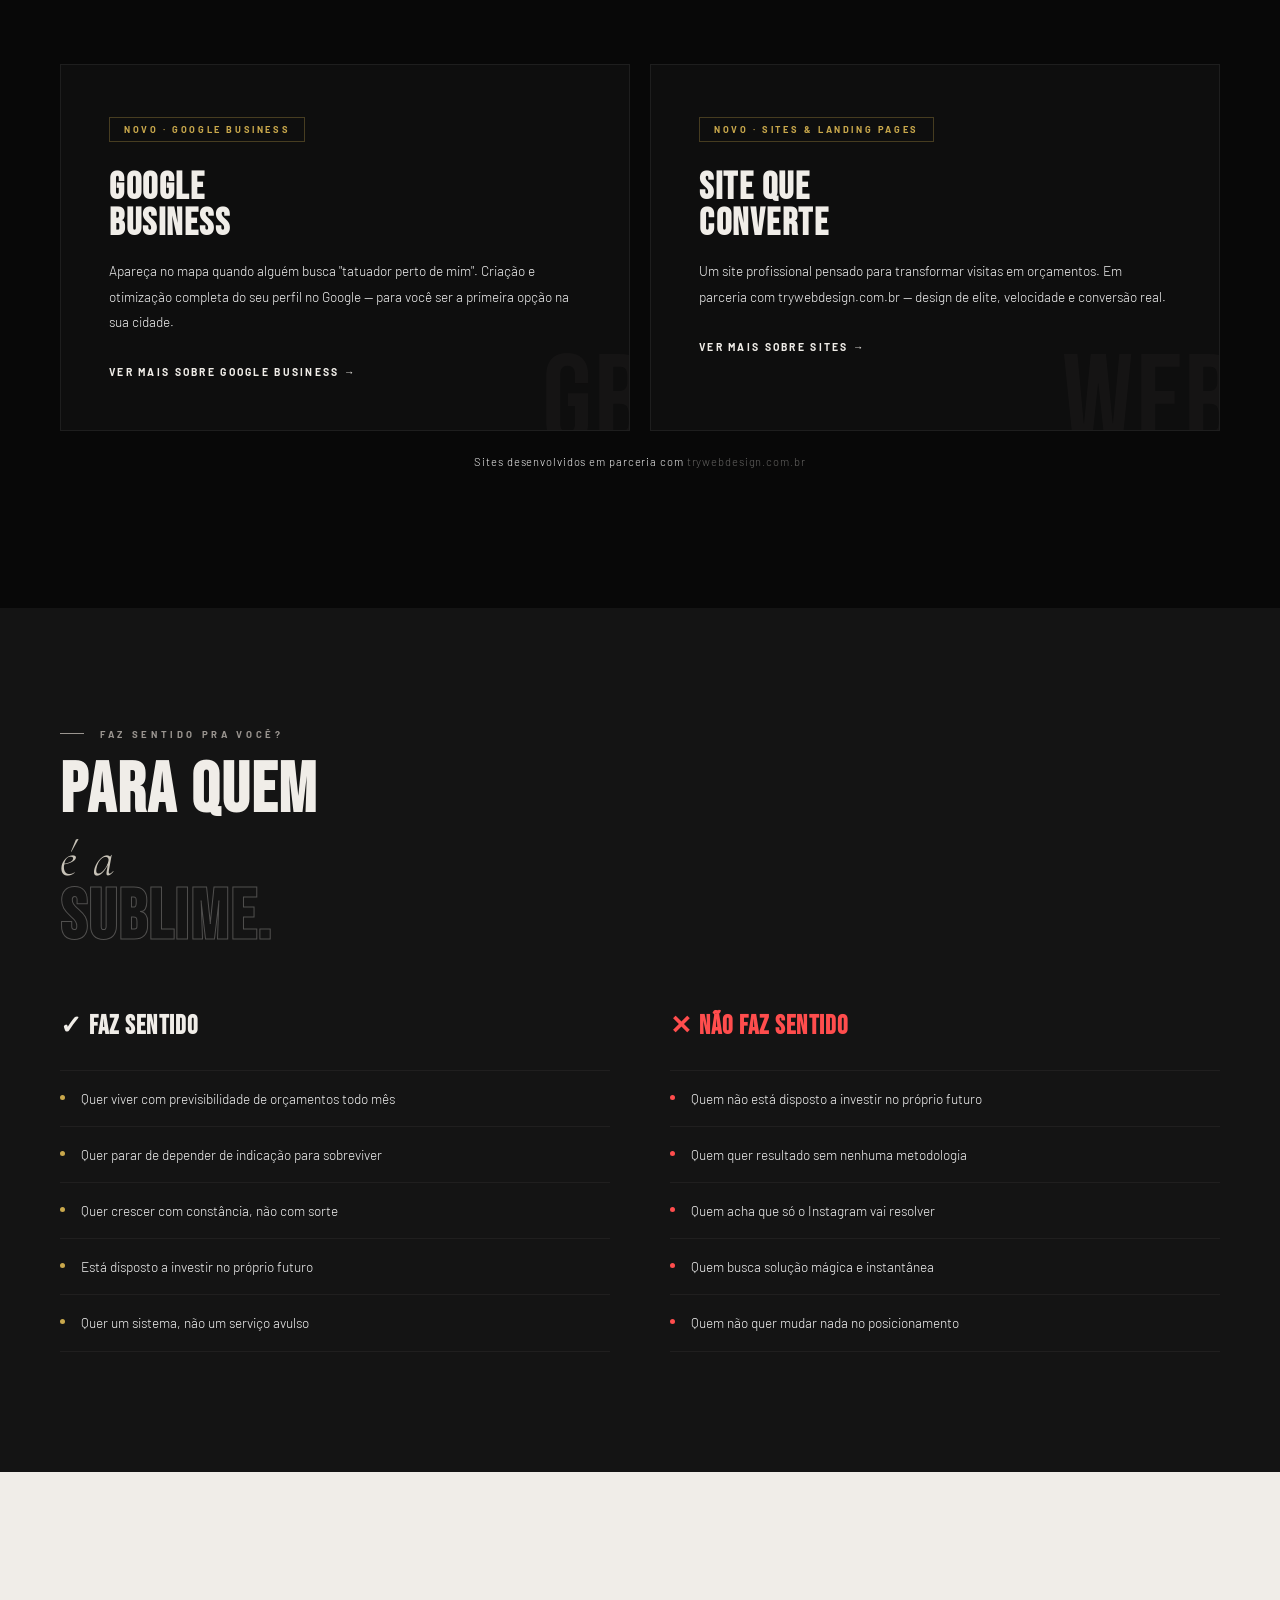
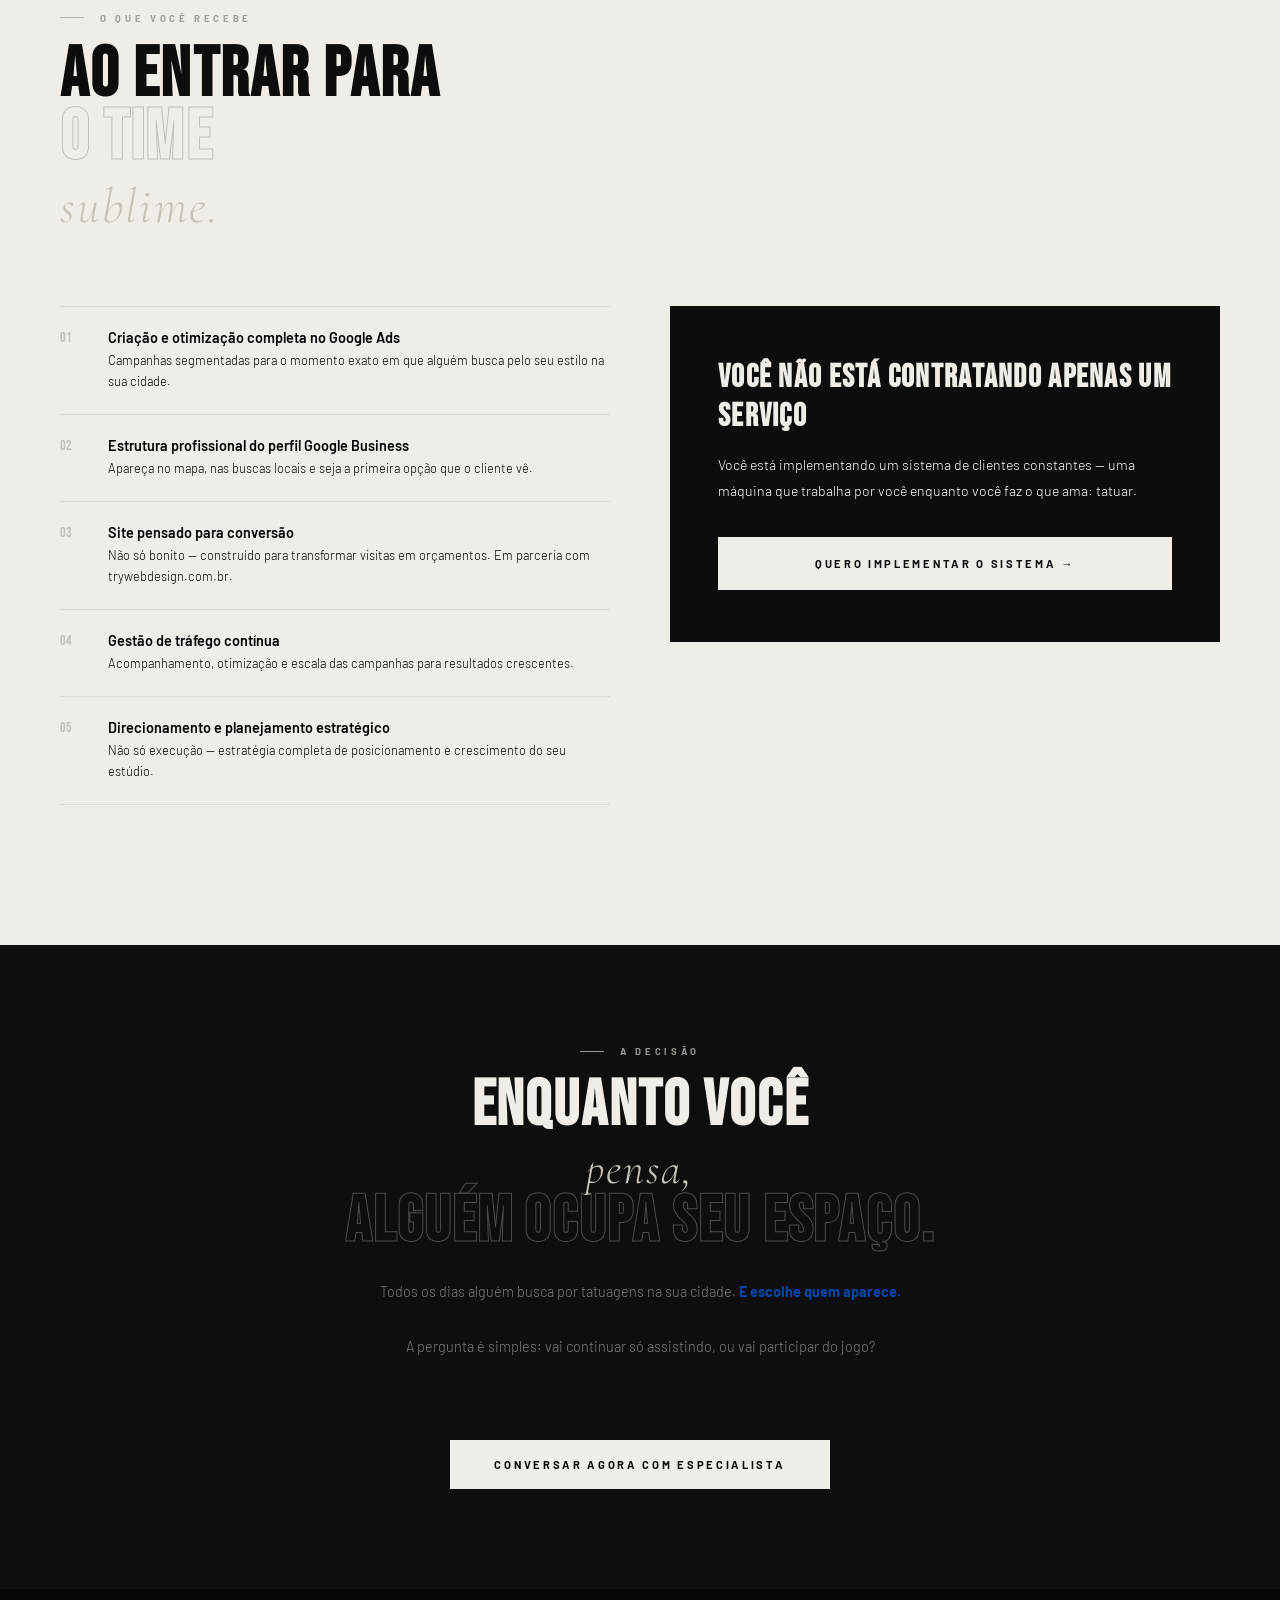
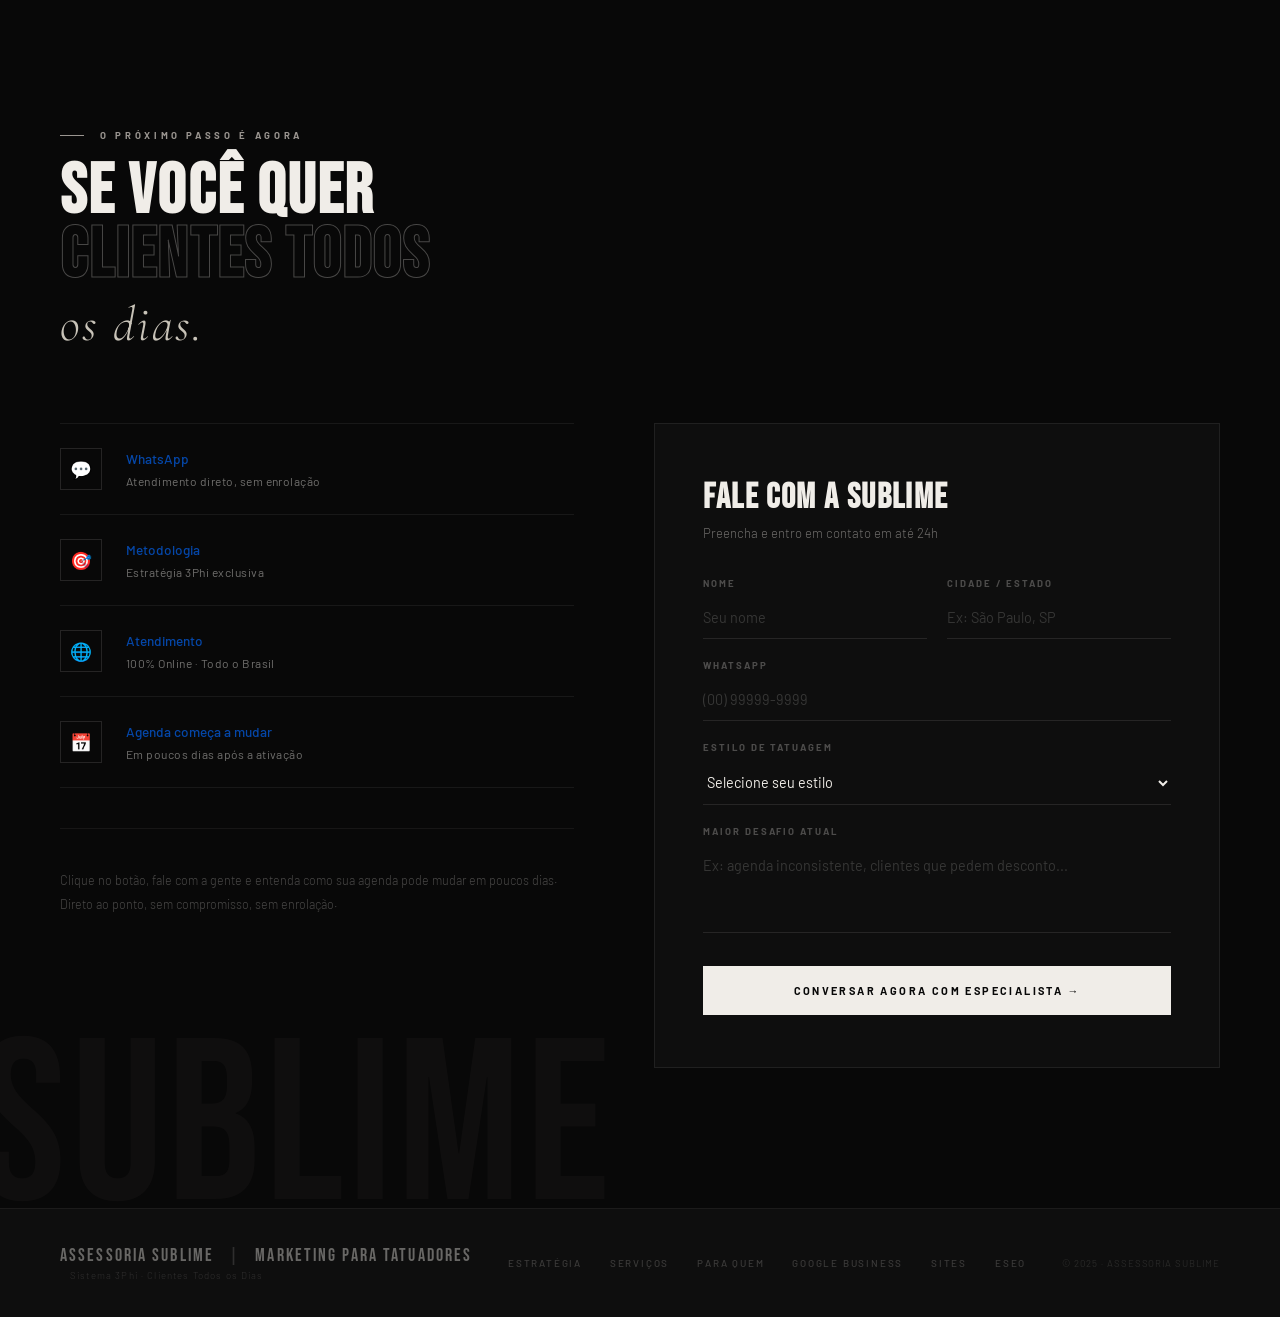
==== commit 4235af98: "Update index.html" ====
--- a/index.html
+++ b/index.html
@@ -828,7 +828,7 @@
 
 <!-- FOOTER -->
 <footer>
-  Feito por <a href="https://especialistaseo.online/" target="_blank" rel="noopener" style="color: inherit; text-decoration: none;">eSEO</a>
+  
   <div class="fl">
     ASSESSORIA SUBLIME <span>|</span> Marketing para Tatuadores
     <span style="display:block;font-family:'Barlow',sans-serif;font-size:.6rem;font-weight:300;letter-spacing:.12em;color:rgba(240,237,232,.15);margin-top:3px;">Sistema 3Phi · Clientes Todos os Dias</span>
@@ -839,7 +839,7 @@
     <a href="#qualificacao">Para quem</a>
     <a href="google-business.html">Google Business</a>
     <a href="sites.html">Sites</a>
-    <a href="#contato">Contato</a>
+    <a href="https://especialistaseo.online/">eSEO</a>
   </div>
   <div class="fright">© 2025 · Assessoria Sublime</div>
 </footer>
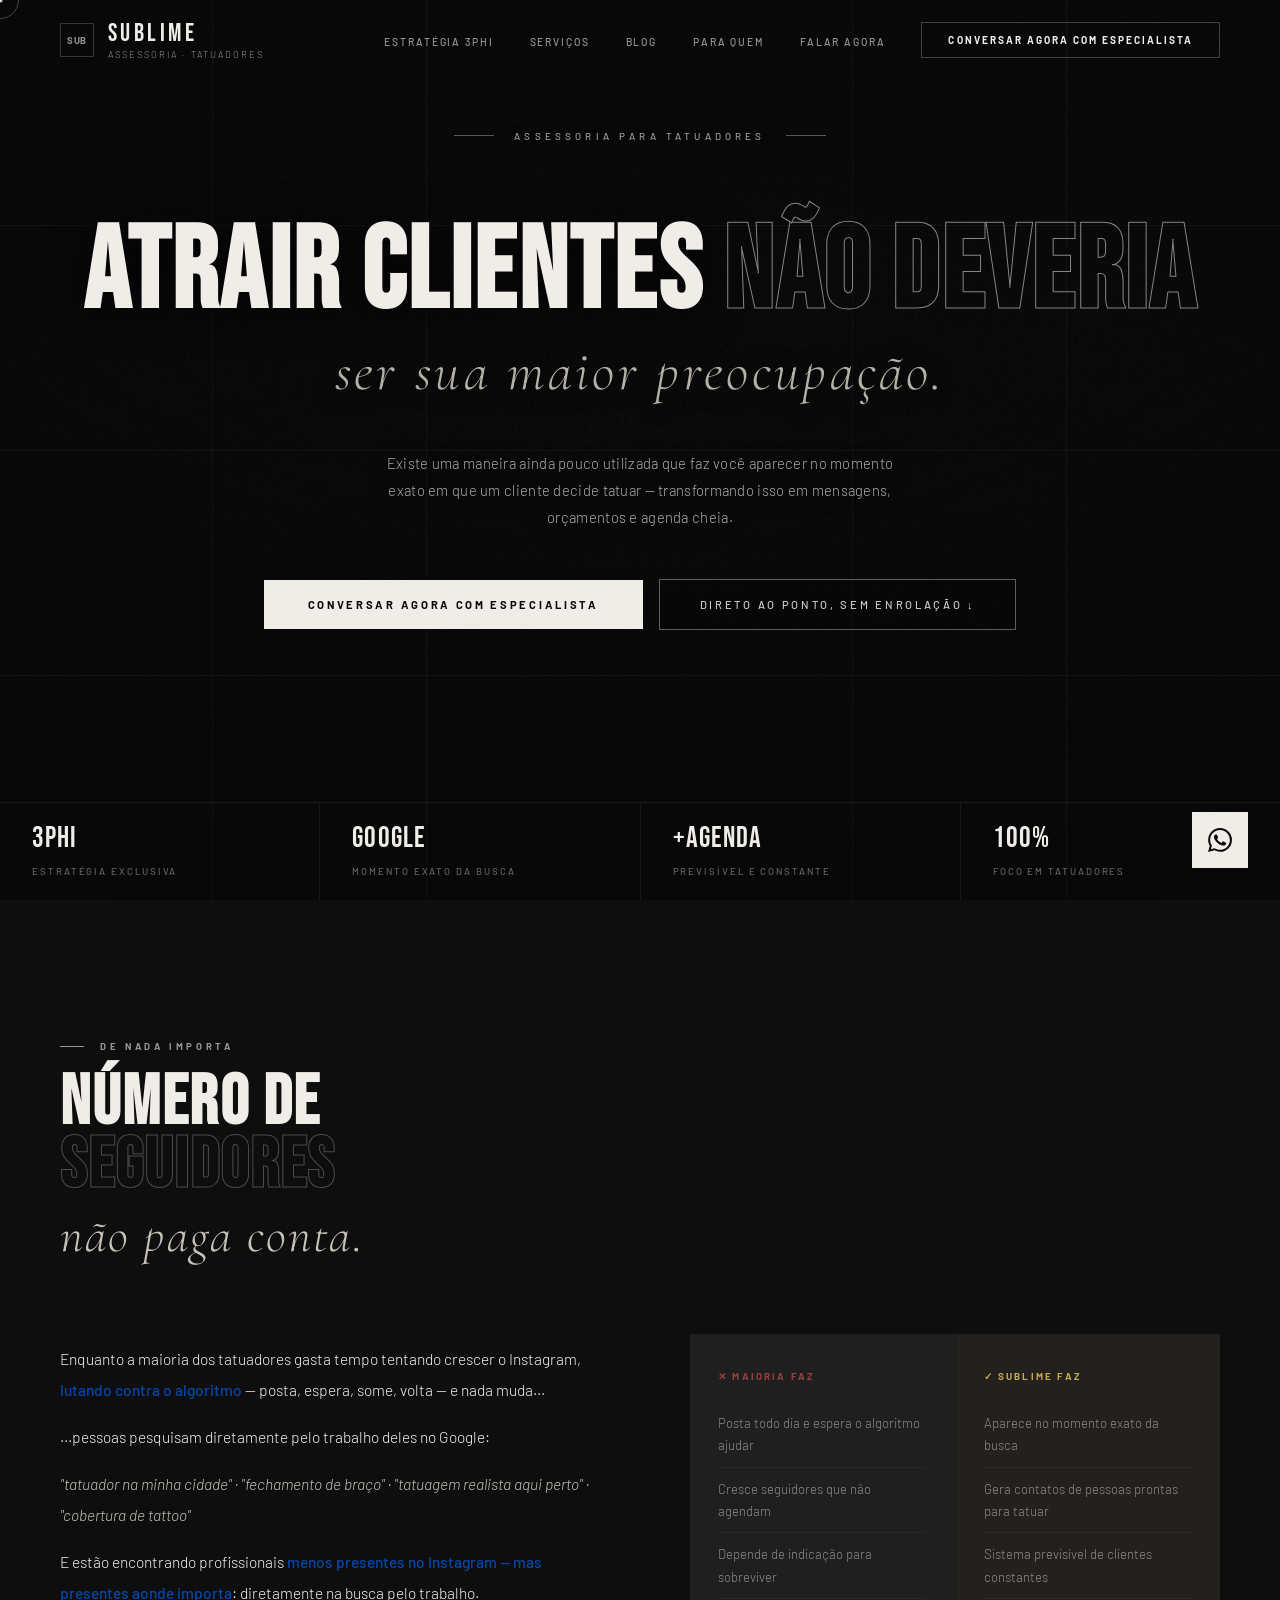
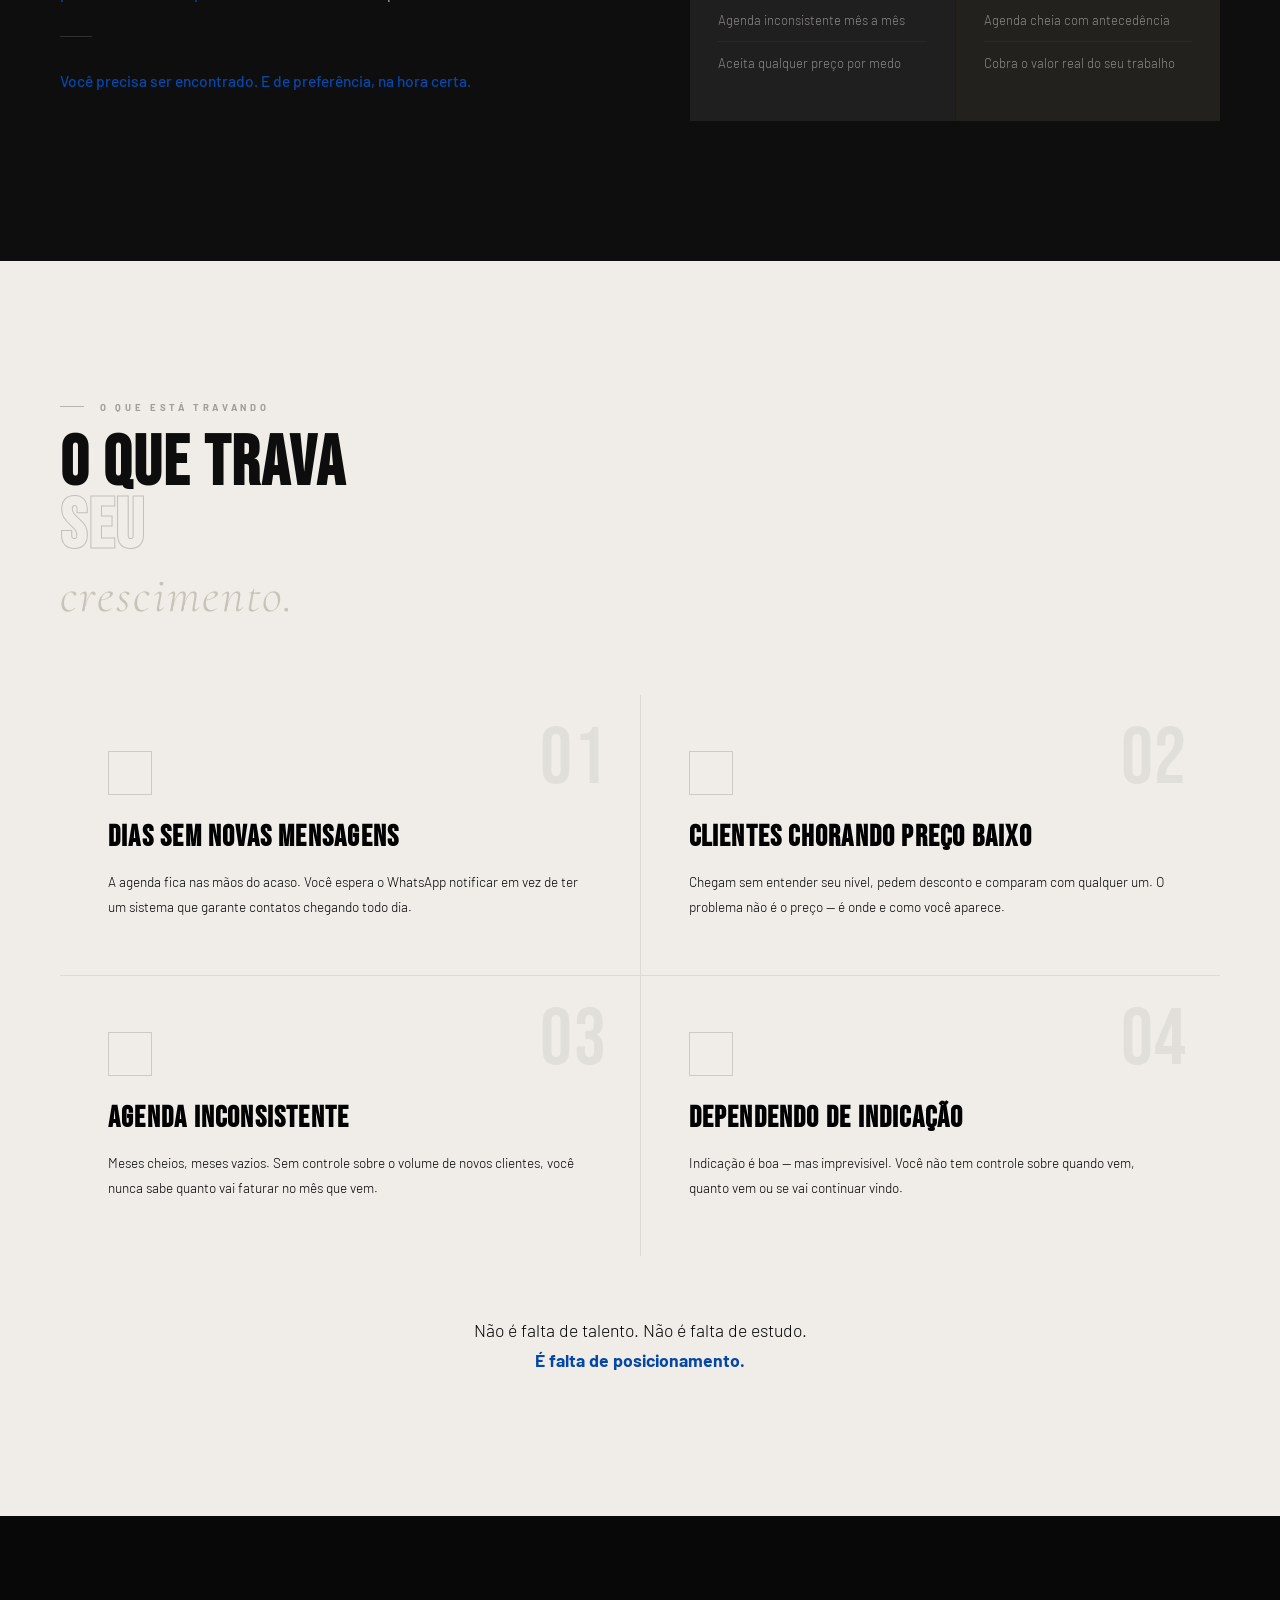
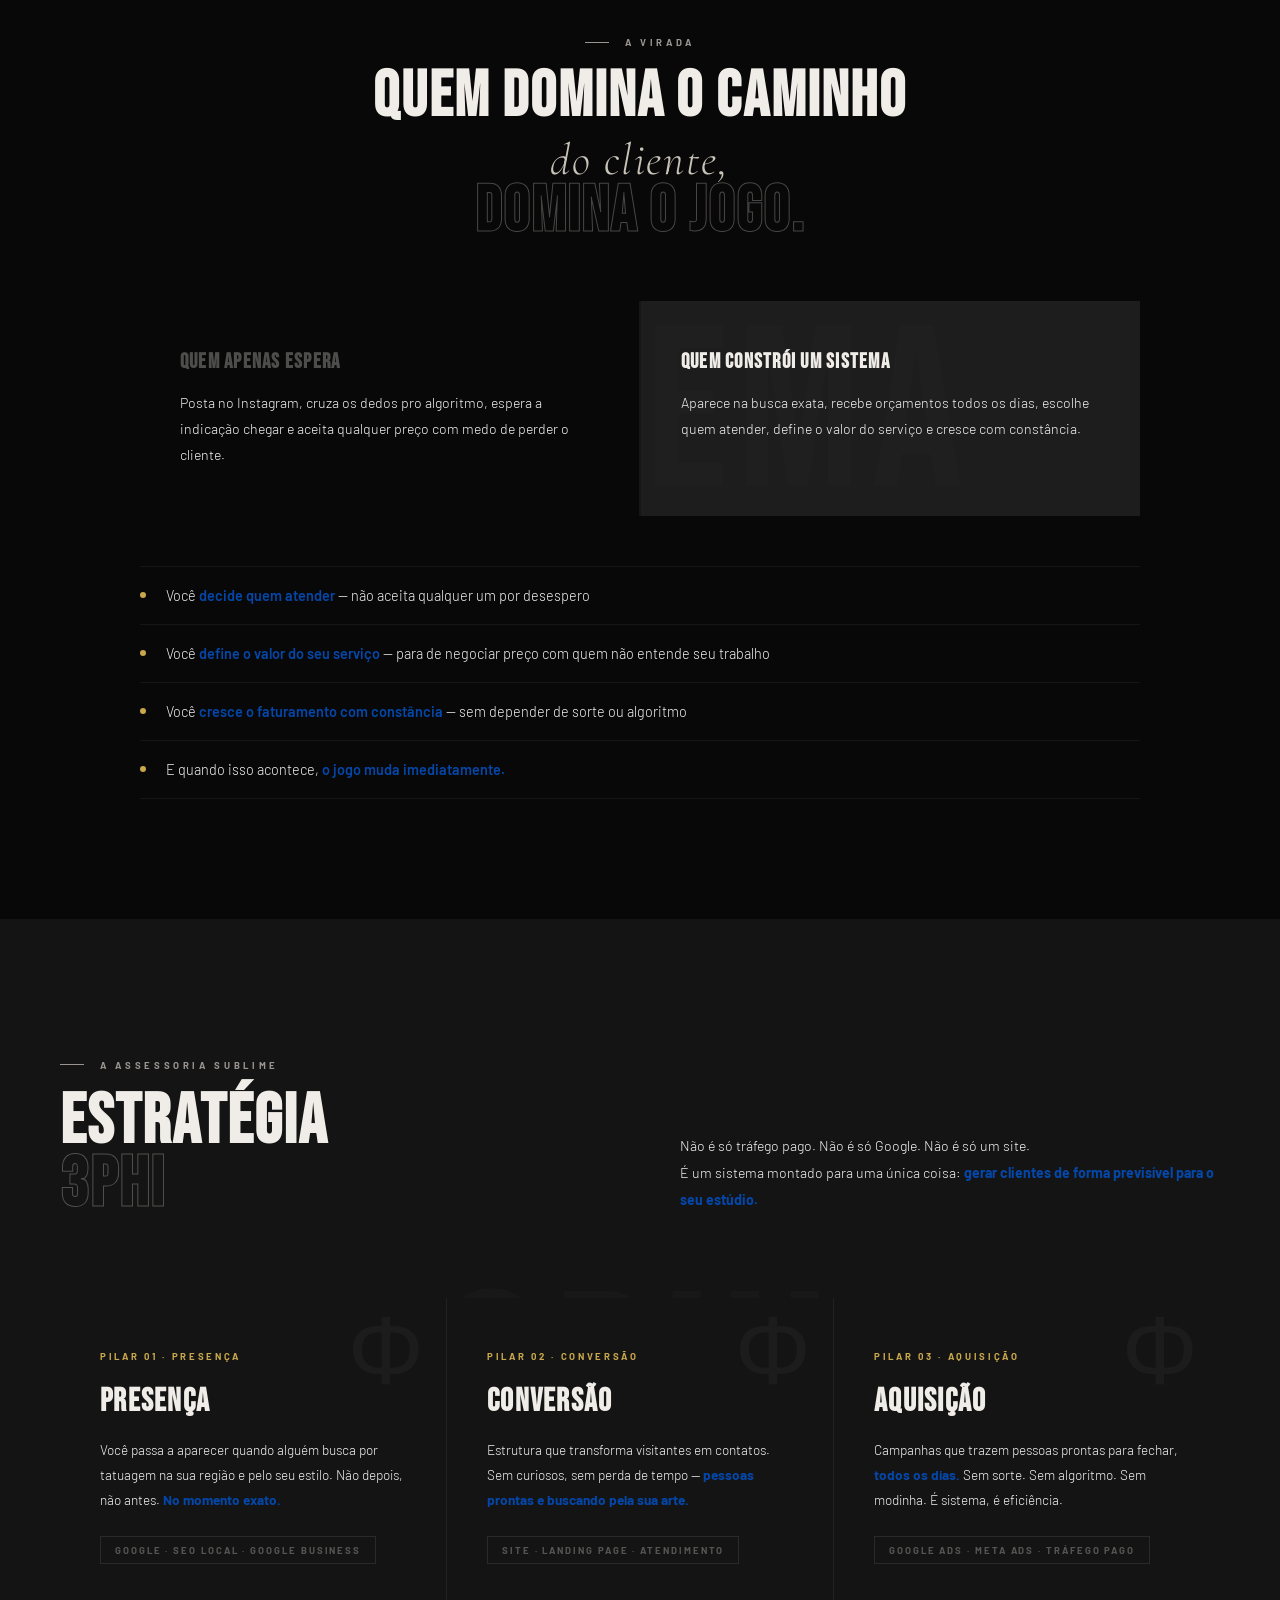
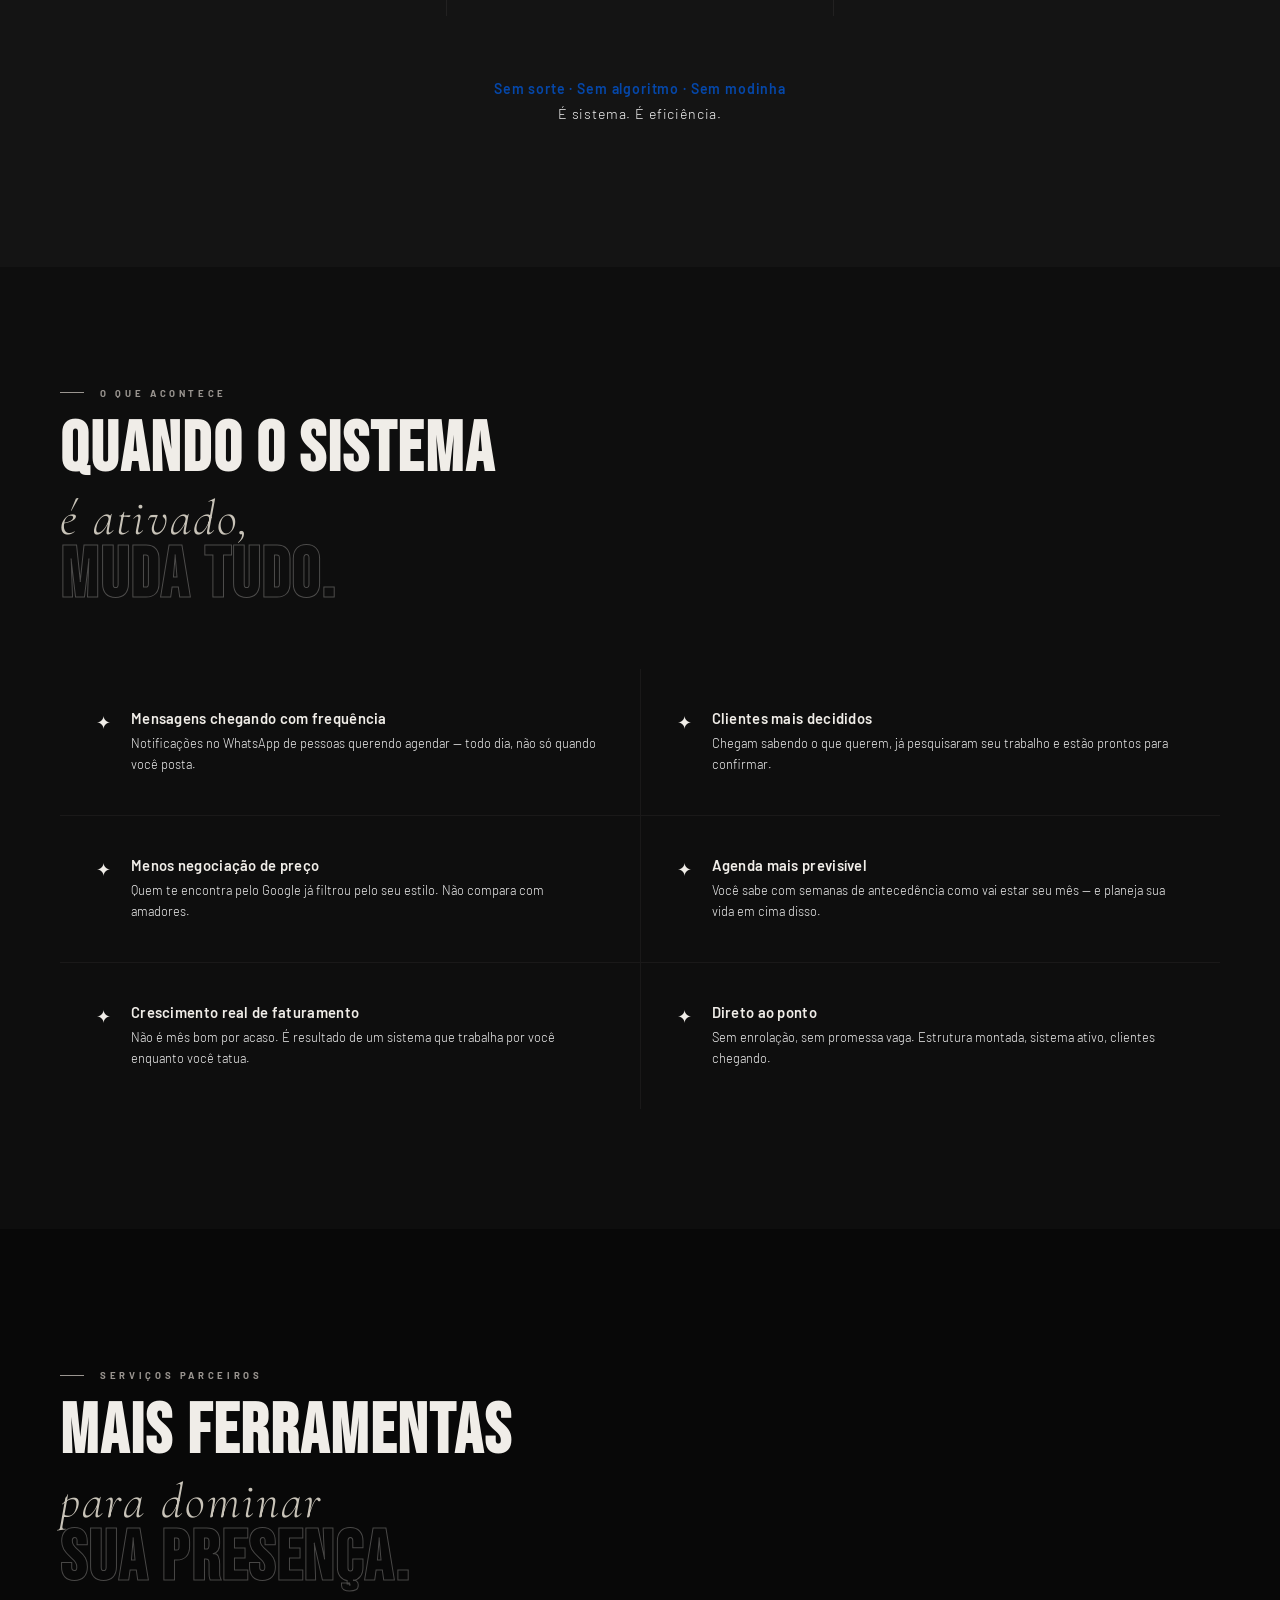
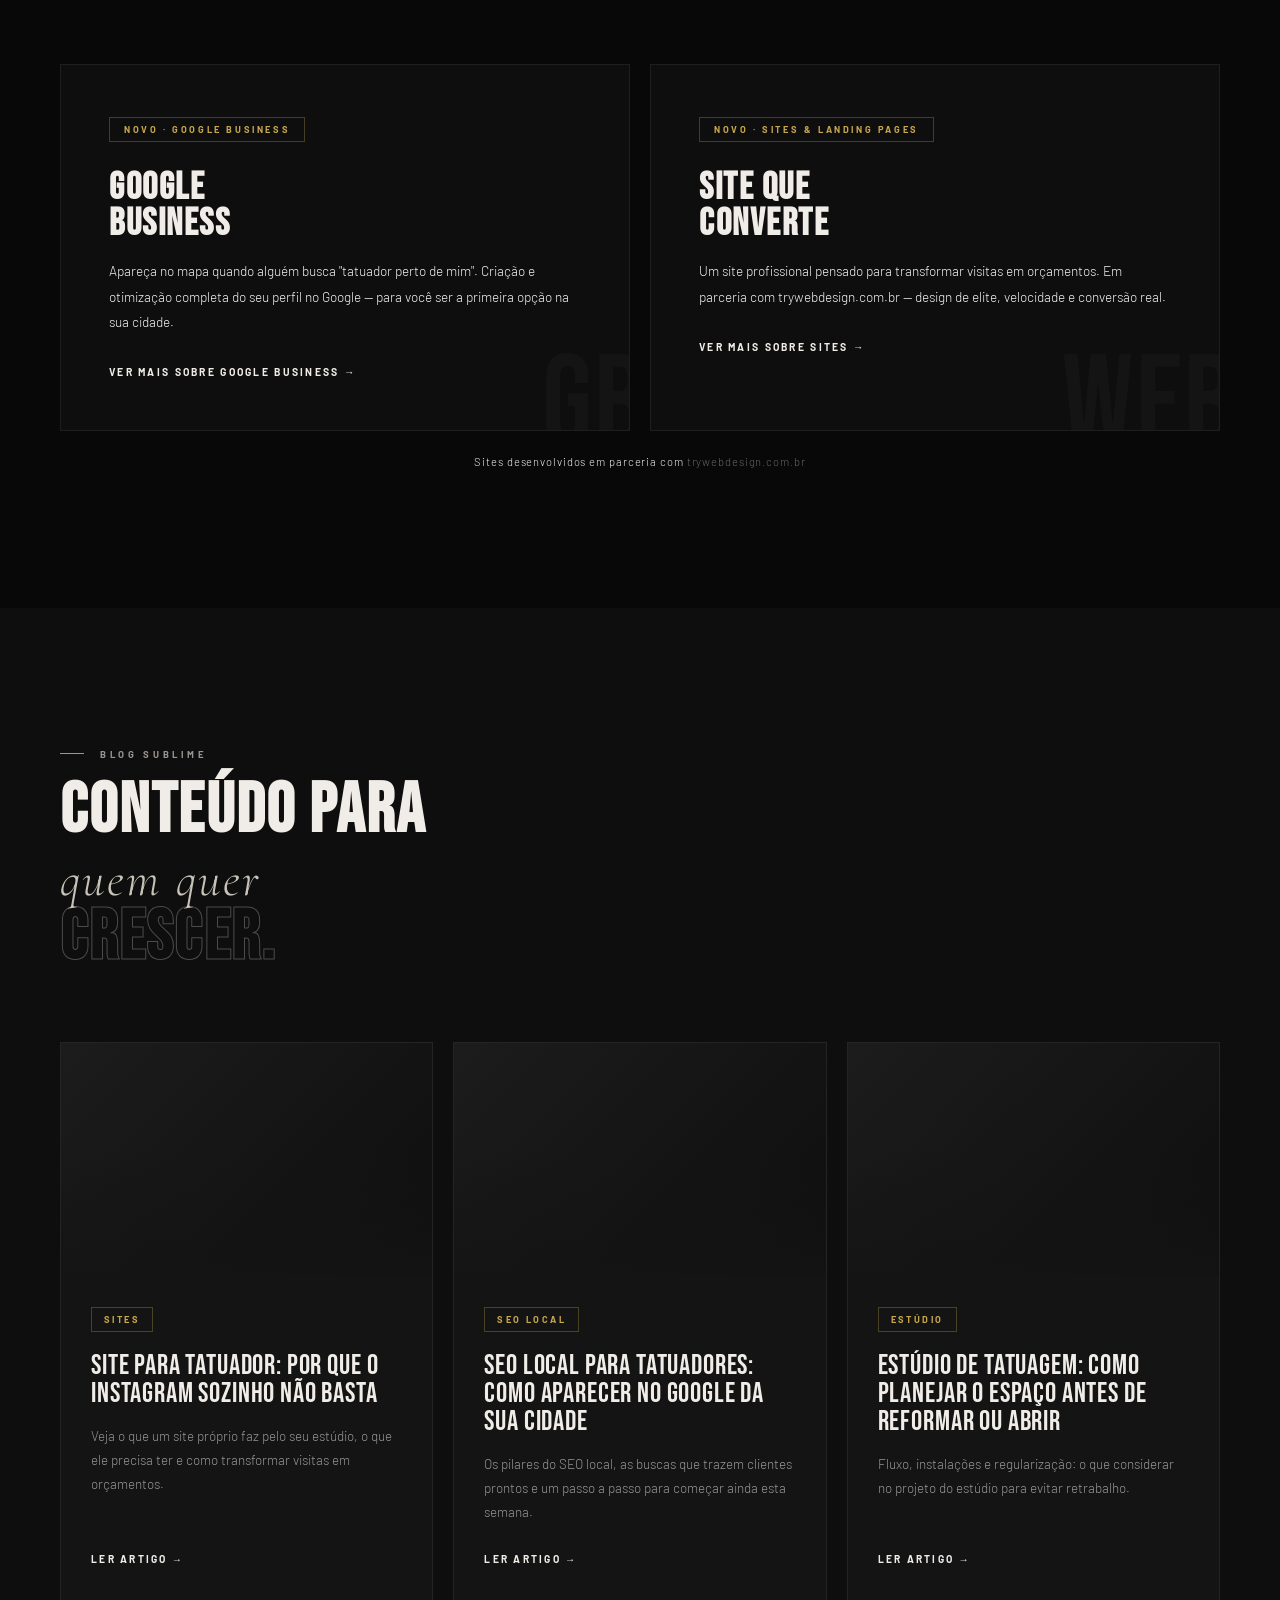
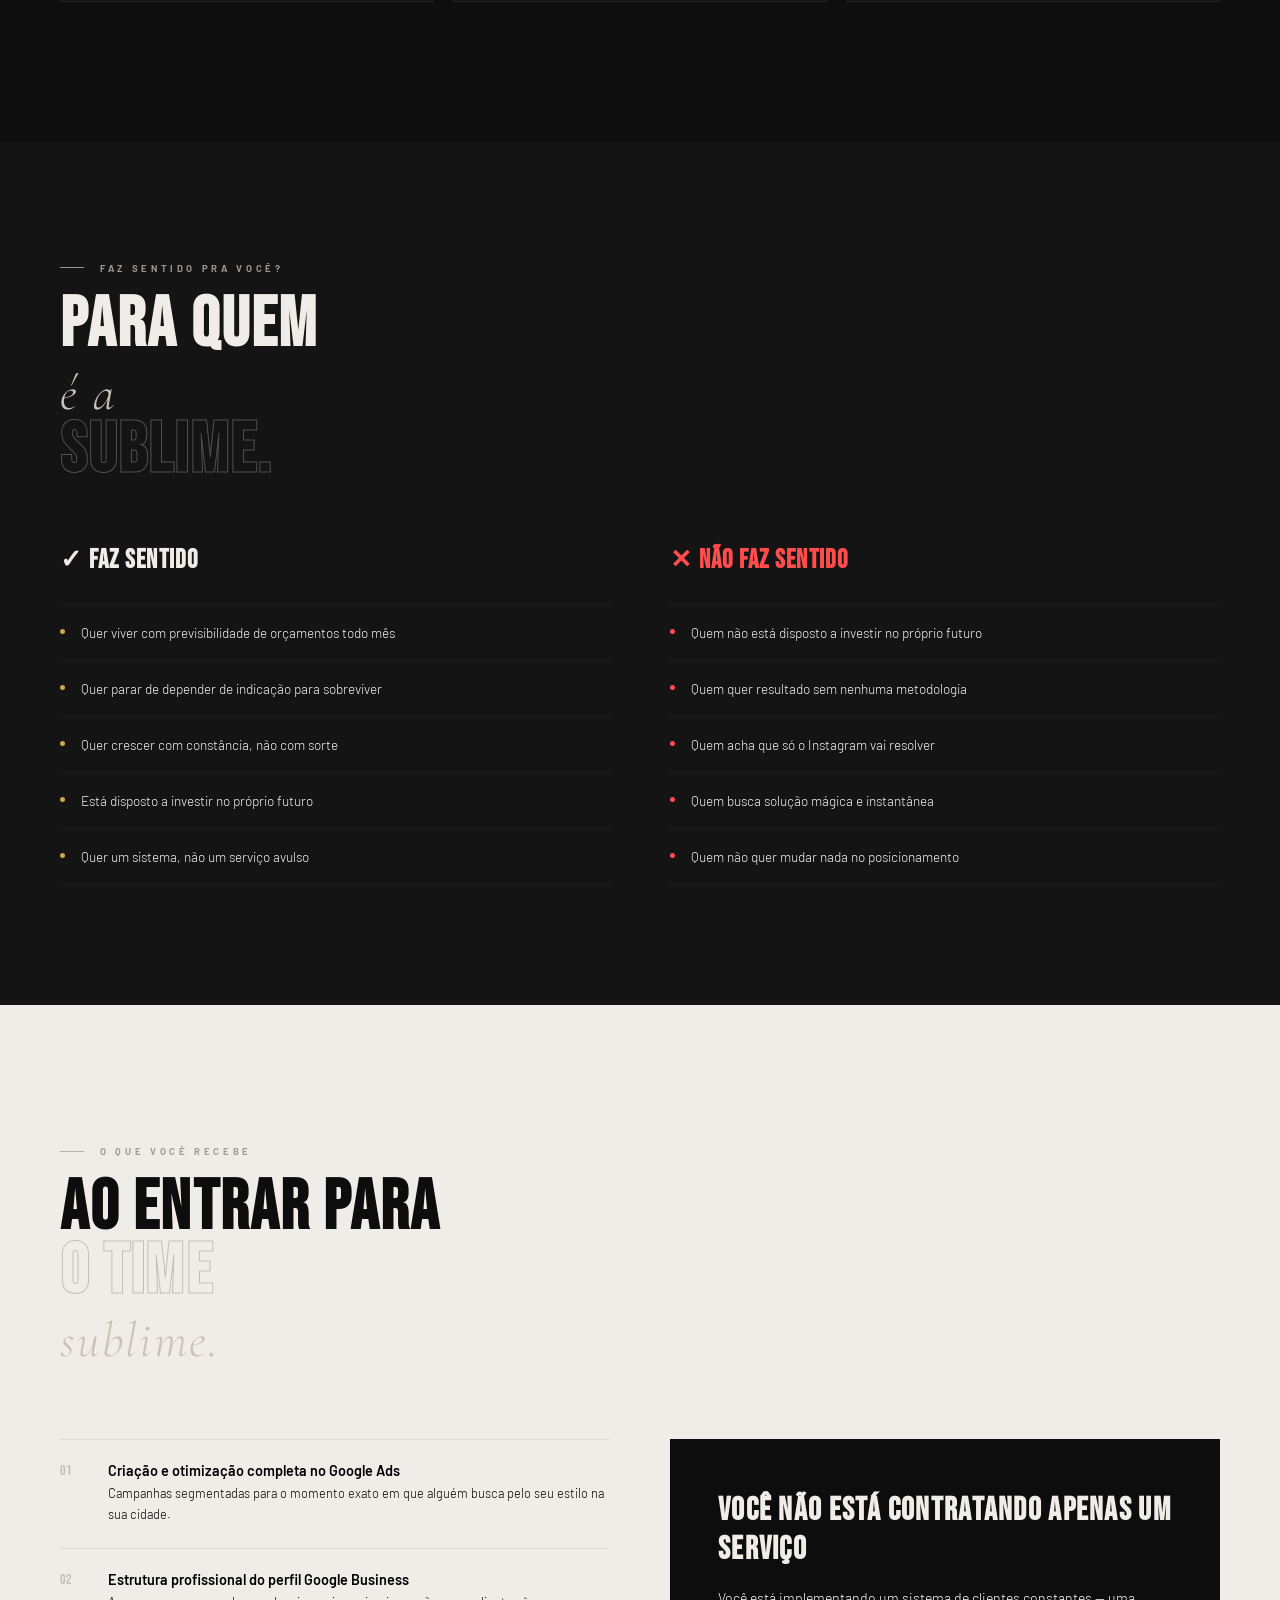
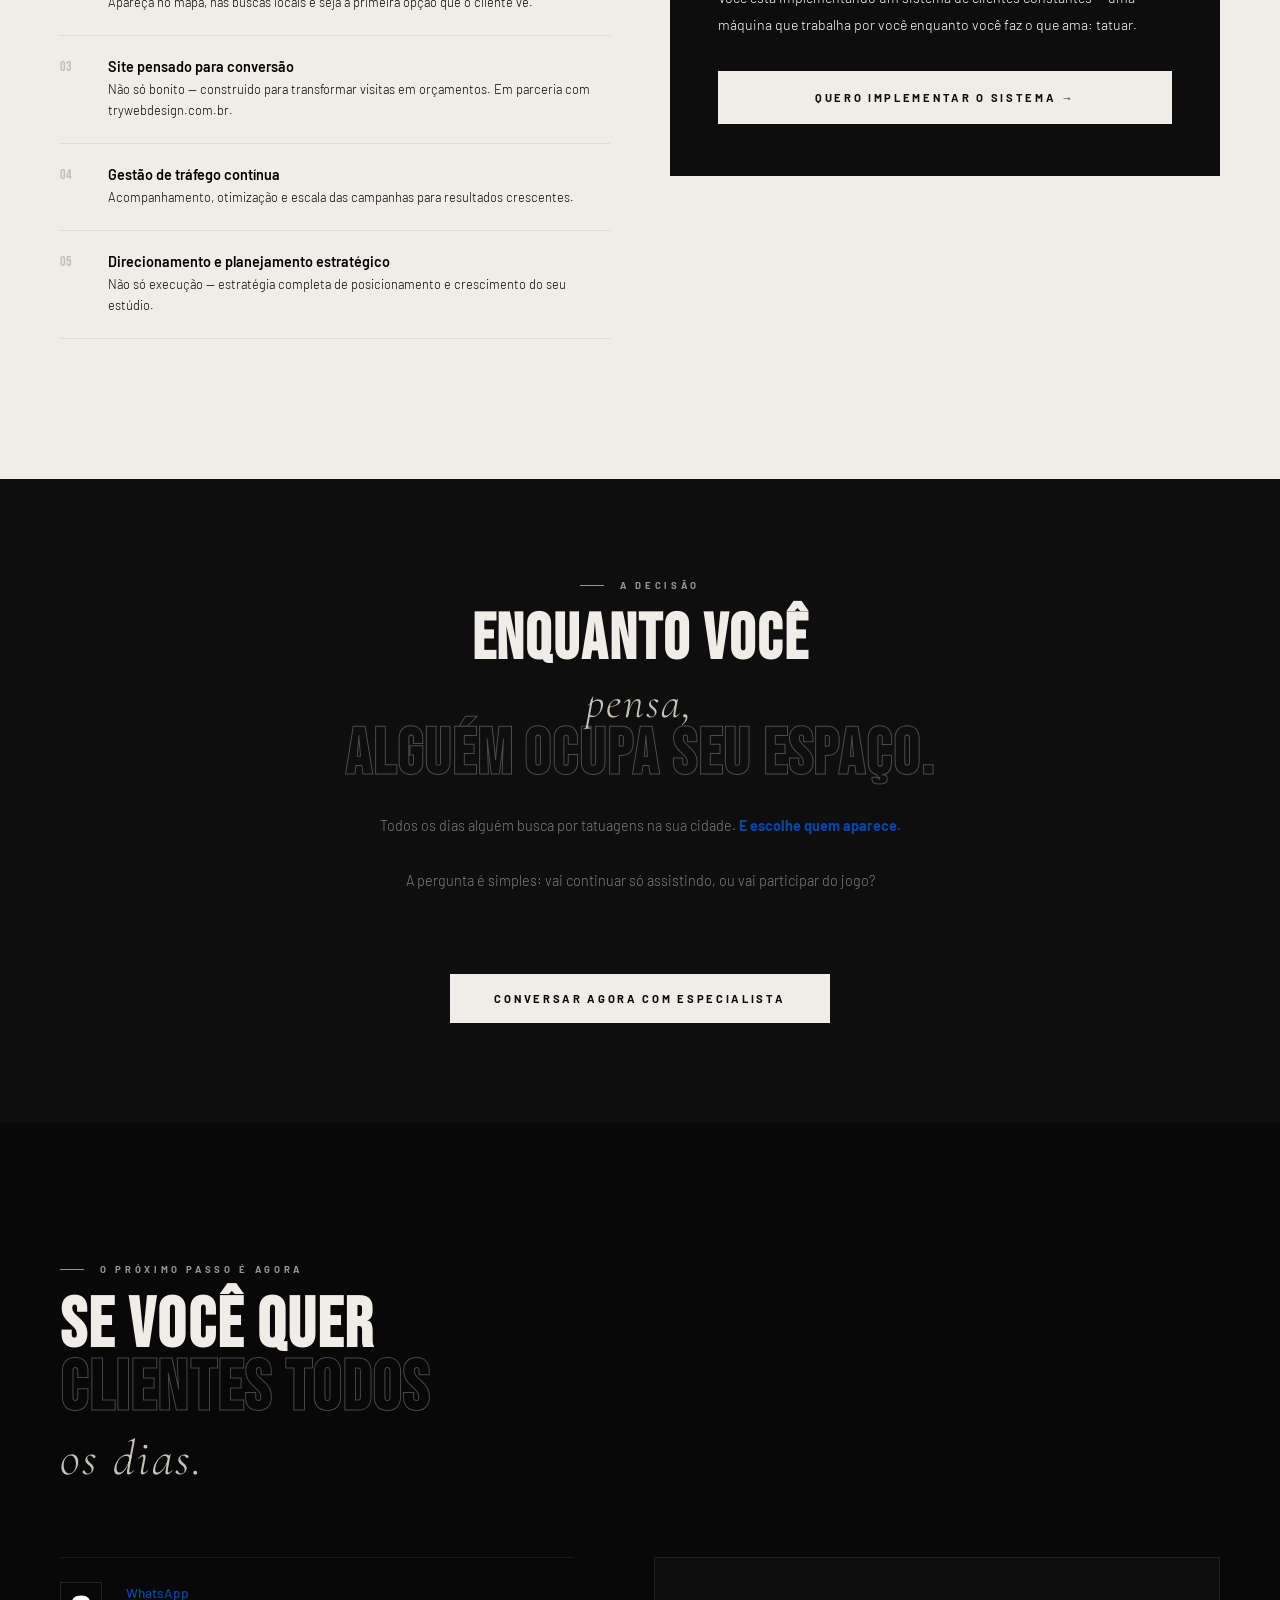
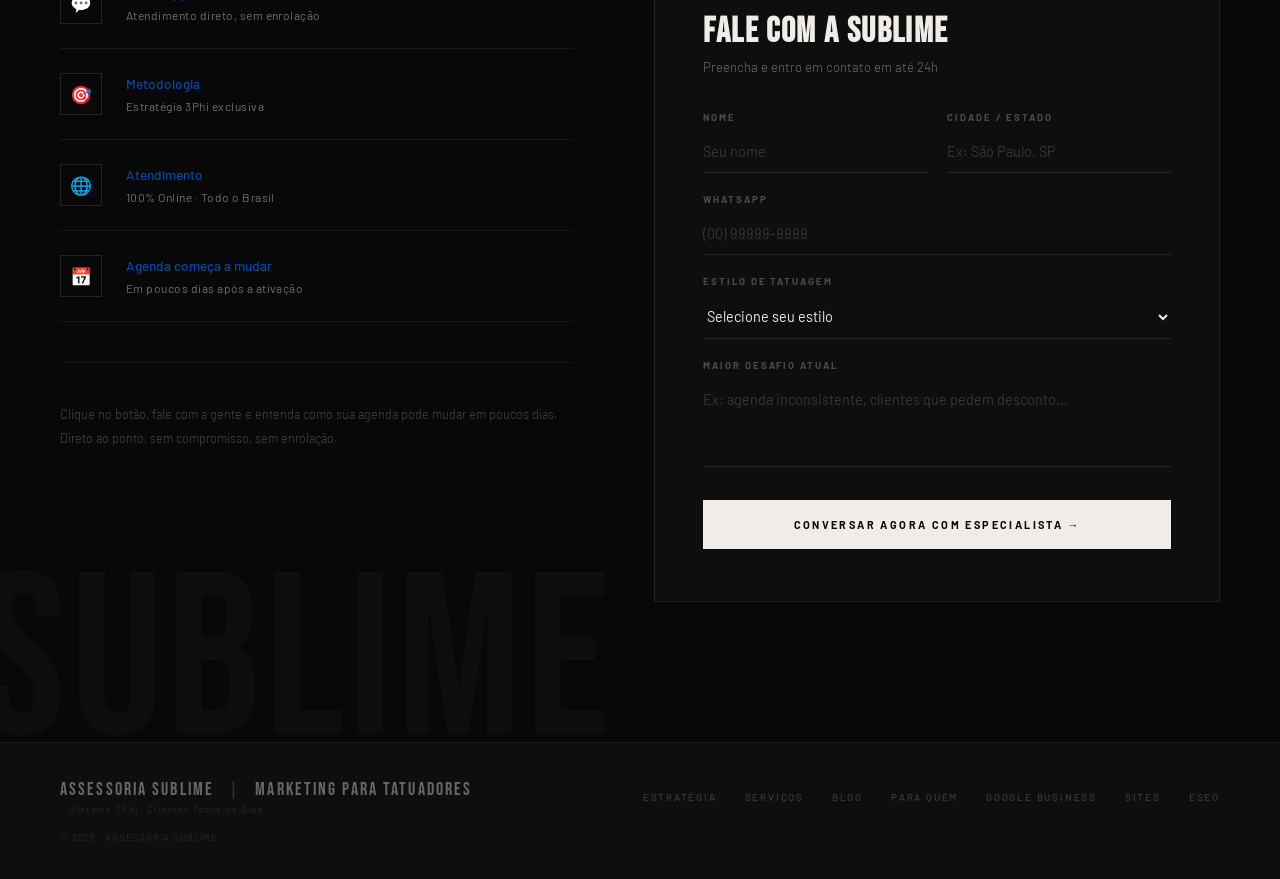
==== commit 6d4d0952: "Add files via upload" ====
--- a/index.html
+++ b/index.html
@@ -1,921 +1,985 @@
-<!DOCTYPE html>
-<html lang="pt-BR">
-<head>
-  <!-- Google Tag Manager -->
-<script>(function(w,d,s,l,i){w[l]=w[l]||[];w[l].push({'gtm.start':
-new Date().getTime(),event:'gtm.js'});var f=d.getElementsByTagName(s)[0],
-j=d.createElement(s),dl=l!='dataLayer'?'&l='+l:'';j.async=true;j.src=
-'https://www.googletagmanager.com/gtm.js?id='+i+dl;f.parentNode.insertBefore(j,f);
-})(window,document,'script','dataLayer','GTM-MG3N7WS7');</script>
-<!-- End Google Tag Manager -->
-  
-<meta charset="UTF-8"/>
-<meta name="viewport" content="width=device-width, initial-scale=1.0"/>
-<title>Assessoria Sublime | Marketing para Tatuadores</title>
-<meta name="description" content="Apareça no momento exato em que um cliente decide tatuar. Sistema que gera clientes de forma previsível para o seu estúdio."/>
-<link rel="preconnect" href="https://fonts.googleapis.com"/>
-<link href="https://fonts.googleapis.com/css2?family=Bebas+Neue&family=Cormorant:ital,wght@0,300;0,400;0,600;1,300;1,400;1,600&family=Barlow:wght@200;300;400;500;700&display=swap" rel="stylesheet"/>
-<style>
-:root {
-  --k:     #080808;
-  --k2:    #0e0e0e;
-  --k3:    #141414;
-  --k4:    #1c1c1c;
-  --w:     #f0ede8;
-  --wdim:  rgba(240,237,232,0.38);
-  --wfaint:rgba(240,237,232,0.06);
-  --ink:   #d4cfc6;
-  --silver:#9a9590;
-  --bone:  #c8c3b8;
-  --gold:  #c9a84c;
-  --gold2: #e8c96a;
-}
-*{margin:0;padding:0;box-sizing:border-box;}
-html{scroll-behavior:smooth;}
-body{
-  background:var(--k);
-  color:var(--w);
-  font-family:'Barlow',sans-serif;
-  overflow-x:hidden;
-  cursor:default;
-}
-  strong {
-  color: #0547A9;
-}
-#dot{width:5px;height:5px;background:var(--w);border-radius:50%;position:fixed;pointer-events:none;z-index:9999;transform:translate(-50%,-50%);mix-blend-mode:difference;}
-#ring{width:38px;height:38px;border:1px solid rgba(240,237,232,0.25);border-radius:50%;position:fixed;pointer-events:none;z-index:9998;transform:translate(-50%,-50%);transition:transform .35s cubic-bezier(.23,1,.32,1),width .35s,height .35s,opacity .35s;}
-body.on-link #ring{width:60px;height:60px;border-color:rgba(240,237,232,.55);}
-body.on-link #dot{transform:translate(-50%,-50%) scale(0);}
-body::before{content:'';position:fixed;inset:0;z-index:0;pointer-events:none;background-image:url("data:image/svg+xml,%3Csvg viewBox='0 0 256 256' xmlns='http://www.w3.org/2000/svg'%3E%3Cfilter id='n'%3E%3CfeTurbulence type='fractalNoise' baseFrequency='.9' numOctaves='4' stitchTiles='stitch'/%3E%3C/filter%3E%3Crect width='100%25' height='100%25' filter='url(%23n)'/%3E%3C/svg%3E");opacity:.04;}
-
-/* NAV */
-nav{position:fixed;top:0;width:100%;z-index:200;padding:0 60px;height:80px;display:flex;align-items:center;justify-content:space-between;transition:background .5s,border-color .5s;border-bottom:1px solid transparent;}
-nav.scrolled{background:rgba(8,8,8,.92);backdrop-filter:blur(20px);border-color:rgba(240,237,232,.06);}
-.logo-wrap{display:flex;align-items:center;gap:14px;text-decoration:none;}
-.logo-icon{width:34px;height:34px;border:1px solid rgba(240,237,232,.2);display:flex;align-items:center;justify-content:center;font-size:.6rem;color:var(--silver);letter-spacing:.08em;font-family:'Barlow',sans-serif;font-weight:700;transition:border-color .3s;}
-.logo-wrap:hover .logo-icon{border-color:var(--w);}
-.logo-name{font-family:'Bebas Neue',sans-serif;font-size:1.55rem;letter-spacing:.14em;color:var(--w);}
-.logo-sub{font-size:.58rem;font-weight:300;letter-spacing:.22em;text-transform:uppercase;color:var(--silver);margin-top:1px;display:block;}
-.nav-links{display:flex;align-items:center;gap:36px;list-style:none;}
-.nav-links a{font-size:.65rem;font-weight:500;letter-spacing:.18em;text-transform:uppercase;color:var(--silver);text-decoration:none;transition:color .25s;}
-.nav-links a:hover{color:var(--w);}
-.nav-cta{display:inline-flex;align-items:center;gap:8px;border:1px solid rgba(240,237,232,.25);color:var(--w)!important;padding:11px 26px;font-size:.63rem!important;font-weight:700!important;letter-spacing:.2em!important;transition:background .3s,border-color .3s!important;}
-.nav-cta:hover{background:var(--w)!important;color:var(--k)!important;border-color:var(--w)!important;}
-
-/* HERO */
-#inicio{position:relative;min-height:100vh;display:flex;align-items:center;justify-content:center;overflow:hidden;}
-.hero-video{position:absolute;inset:0;width:100%;height:100%;object-fit:cover;opacity:.38;}
-.hero-overlay{position:absolute;inset:0;background:radial-gradient(ellipse at center,rgba(8,8,8,.1) 0%,rgba(8,8,8,.65) 100%),linear-gradient(to bottom,rgba(8,8,8,.6) 0%,rgba(8,8,8,.1) 40%,rgba(8,8,8,.95) 100%);}
-.hero-grid{position:absolute;inset:0;pointer-events:none;overflow:hidden;}
-.hero-grid-h{position:absolute;left:0;right:0;height:1px;background:rgba(240,237,232,.04);}
-.hero-grid-v{position:absolute;top:0;bottom:0;width:1px;background:rgba(240,237,232,.04);}
-.hero-content{position:relative;z-index:10;text-align:center;padding:0 24px;padding-bottom:140px;opacity:0;animation:heroin 1.4s 0.2s cubic-bezier(.22,1,.36,1) forwards;}
-@keyframes heroin{from{opacity:0;transform:translateY(40px);}to{opacity:1;transform:none;}}
-.hero-eyebrow{font-size:.62rem;font-weight:500;letter-spacing:.42em;text-transform:uppercase;color:rgba(240,237,232,.65);display:flex;align-items:center;justify-content:center;gap:20px;margin-bottom:40px;text-shadow:0 2px 12px rgba(0,0,0,.9);}
-.hero-eyebrow::before,.hero-eyebrow::after{content:'';width:40px;height:1px;background:rgba(240,237,232,.35);}
-h1{font-family:'Bebas Neue',sans-serif;font-size:clamp(4rem,9vw,11rem);letter-spacing:.02em;line-height:.9;color:var(--w);text-shadow:0 4px 40px rgba(0,0,0,.7);margin-top:80px;}
-h1 .outline{ margin-top: 30px;-webkit-text-stroke:1px rgba(240,237,232,.55);color:transparent;text-shadow:none;}
-h1 .italic-serif{font-family:'Cormorant',serif;font-style:italic;font-weight:300;font-size:.48em;color:rgba(200,195,184,.9);display:block;letter-spacing:.06em;line-height:1.2;margin-top:14px;text-shadow:0 2px 20px rgba(0,0,0,.8);}
-.hero-sub{font-size:.92rem;font-weight:300;line-height:1.85;color:rgba(240,237,232,.72);max-width:540px;margin:44px auto 48px;letter-spacing:.02em;text-shadow:0 2px 20px rgba(0,0,0,.8);}
-.hero-cta-wrap{display:flex;gap:16px;justify-content:center;flex-direction:column;align-items:center;}
-@media(min-width:640px){.hero-cta-wrap{flex-direction:row;}}
-.btn-main{display:inline-flex;align-items:center;gap:10px;background:var(--w);color:var(--k);padding:18px 44px;font-size:.7rem;font-weight:700;letter-spacing:.24em;text-transform:uppercase;text-decoration:none;transition:background .3s,transform .2s;position:relative;overflow:hidden;}
-.btn-main::after{content:'';position:absolute;top:-50%;left:-60%;width:20%;height:200%;background:rgba(0,0,0,.12);transform:rotate(30deg);transition:left .6s cubic-bezier(.19,1,.22,1);}
-.btn-main:hover::after{left:120%;}
-.btn-main:hover{background:var(--bone);transform:translateY(-2px);}
-.btn-ghost{display:inline-flex;align-items:center;gap:10px;border:1px solid rgba(240,237,232,.38);color:rgba(240,237,232,.85);padding:18px 40px;font-size:.7rem;font-weight:500;letter-spacing:.24em;text-transform:uppercase;text-decoration:none;background:rgba(8,8,8,.35);backdrop-filter:blur(8px);transition:border-color .3s,color .3s,background .3s;}
-.btn-ghost:hover{border-color:rgba(240,237,232,.7);color:var(--w);background:rgba(8,8,8,.6);}
-.hero-bar{position:absolute;bottom:0;left:0;right:0;z-index:10;display:flex;border-top:1px solid rgba(240,237,232,.07);opacity:0;animation:heroin 1.2s .9s ease forwards;}
-.hero-bar-item{flex:1;padding:22px 32px;border-right:1px solid rgba(240,237,232,.07);transition:background .3s;}
-.hero-bar-item:last-child{border-right:none;}
-.hero-bar-item:hover{background:rgba(240,237,232,.03);}
-.hero-bar-num{font-family:'Bebas Neue',sans-serif;font-size:1.8rem;letter-spacing:.04em;color:var(--w);display:block;line-height:1;margin-bottom:5px;}
-.hero-bar-label{font-size:.6rem;font-weight:500;letter-spacing:.2em;text-transform:uppercase;color:rgba(240,237,232,.4);}
-
-/* MARQUEE 
-.marquee-bar{background:var(--w);padding:12px 0;overflow:hidden;}
-.marquee-inner{display:inline-flex;gap:0;animation:mq 28s linear infinite;}
-.marquee-inner span{font-size:.62rem;font-weight:700;letter-spacing:.22em;text-transform:uppercase;color:rgba(8,8,8,.5);padding:0 32px;border-right:1px solid rgba(8,8,8,.1);white-space:nowrap;}
-.marquee-inner span.hi{color:rgba(8,8,8,.85);}
-@keyframes mq{from{transform:translateX(0)}to{transform:translateX(-50%)}}
-*/
-  
-/* SECTION BASE */
-.section-label{font-size:.6rem;font-weight:700;letter-spacing:.38em;text-transform:uppercase;color:var(--silver);display:flex;align-items:center;gap:16px;margin-bottom:20px;}
-.section-label::before{content:'';width:24px;height:1px;background:var(--silver);}
-h2{font-family:'Bebas Neue',sans-serif;font-size:clamp(2.8rem,5.5vw,6.5rem);letter-spacing:.03em;line-height:.9;color:var(--w);}
-h2 .outline{-webkit-text-stroke:1px rgba(240,237,232,.28);color:transparent;}
-h2 em{font-family:'Cormorant',serif;font-style:italic;font-weight:300;font-size:.7em;color:var(--bone);}
-
-/* QUEBRA DE CRENÇA */
-#crenca{padding:140px 60px;background:var(--k2);position:relative;overflow:hidden;}
-.crenca-inner{max-width:1300px;margin:0 auto;}
-.crenca-grid{display:grid;grid-template-columns:1fr 1fr;gap:100px;align-items:center;margin-top:72px;}
-.crenca-left{}
-.crenca-p{font-size:.97rem;font-weight:300;line-height:2;color:rgba(240,237,232,.55);margin-bottom:16px;}
-.crenca-p strong{color:var(--w);font-weight:500;}
-.crenca-p em{font-style:italic;color:var(--bone);}
-.crenca-divider{width:32px;height:1px;background:rgba(240,237,232,.15);margin:28px 0;}
-.crenca-right{position:relative;}
-.crenca-vs{display:grid;grid-template-columns:1fr 1fr;gap:1px;background:rgba(240,237,232,.06);}
-.cvs-col{background:var(--k2);padding:36px 28px;}
-.cvs-col.bad{background:rgba(255,255,255,.015);}
-.cvs-col.good{background:rgba(201,168,76,.04);}
-.cvs-title{font-size:.62rem;font-weight:700;letter-spacing:.22em;text-transform:uppercase;margin-bottom:20px;display:flex;align-items:center;gap:10px;}
-.cvs-title.red{color:rgba(200,80,80,.7);}
-.cvs-title.green{color:var(--gold);}
-.cvs-item{font-size:.82rem;font-weight:300;color:rgba(240,237,232,.52);line-height:1.7;padding:10px 0;border-bottom:1px solid rgba(240,237,232,.04);}
-.cvs-item:last-child{border-bottom:none;}
-
-/* DOR REAL */
-#dor{padding:140px 60px;background:var(--w);position:relative;}
-#dor .section-label{color:rgba(8,8,8,.35);}
-#dor .section-label::before{background:rgba(8,8,8,.25);}
-#dor h2{color:#0d0d0d;}
-#dor h2 .outline{-webkit-text-stroke:1px rgba(8,8,8,.2);color:transparent;}
-.dor-inner{max-width:1300px;margin:0 auto;}
-.dor-grid{display:grid;grid-template-columns:repeat(2,1fr);gap:1px;background:rgba(8,8,8,.08);margin-top:72px;}
-.pcard{background:var(--w);padding:56px 48px;position:relative;overflow:hidden;transition:background .4s;}
-.pcard:hover{background:#ede9e3;}
-.pcard-n{font-family:'Bebas Neue',sans-serif;font-size:5rem;letter-spacing:.02em;color:rgba(8,8,8,.06);position:absolute;top:24px;right:32px;line-height:1;transition:color .4s;}
-.pcard:hover .pcard-n{color:rgba(8,8,8,.1);}
-.pcard-icon{width:44px;height:44px;border:1px solid rgba(8,8,8,.15);display:flex;align-items:center;justify-content:center;font-size:1.2rem;margin-bottom:24px;}
-.pcard h3{font-family:'Bebas Neue',sans-serif;font-size:1.9rem;letter-spacing:.04em;color:#0d0d0d;margin-bottom:14px;}
-.pcard p{font-size:.85rem;font-weight:300;line-height:1.85;color:rgba(8,8,8,.48);}
-.pcard-bar{position:absolute;bottom:0;left:0;width:0;height:2px;background:#0d0d0d;transition:width .5s ease;}
-.pcard:hover .pcard-bar{width:100%;}
-.dor-bottom{max-width:1300px;margin:60px auto 0;text-align:center;}
-.dor-bottom p{font-size:1.1rem;font-weight:300;color:#0d0d0d;line-height:1.7;}
-.dor-bottom strong{font-weight:700;}
-
-/* VIRADA MENTAL */
-#virada{padding:120px 60px;background:var(--k);position:relative;overflow:hidden;}
-.virada-bg{position:absolute;top:50%;left:50%;transform:translate(-50%,-50%);font-family:'Bebas Neue',sans-serif;font-size:clamp(10rem,18vw,20rem);letter-spacing:.04em;color:rgba(240,237,232,.015);pointer-events:none;user-select:none;white-space:nowrap;}
-.virada-inner{max-width:1000px;margin:0 auto;text-align:center;position:relative;z-index:1;}
-.virada-inner h2{font-size:clamp(2rem,5vw,5rem);margin-bottom:40px;}
-.virada-cols{display:grid;grid-template-columns:1fr 1fr;gap:2px;background:rgba(240,237,232,.06);margin-top:60px;text-align:left;}
-.vcol{background:var(--k);padding:48px 40px;}
-.vcol h4{font-family:'Bebas Neue',sans-serif;font-size:1.3rem;letter-spacing:.06em;color:rgba(240,237,232,.3);margin-bottom:16px;}
-.vcol p{font-size:.88rem;font-weight:300;color:rgba(240,237,232,.5);line-height:1.85;}
-.vcol.active{background:rgba(240,237,232,.03);}
-.vcol.active h4{color:var(--w);}
-.vcol.active p{color:rgba(240,237,232,.7);}
-.virada-list{margin-top:50px;display:flex;flex-direction:column;gap:0;}
-.vli{display:flex;align-items:center;gap:20px;padding:20px 0;border-bottom:1px solid rgba(240,237,232,.06);}
-.vli:first-child{border-top:1px solid rgba(240,237,232,.06);}
-.vli-dot{width:6px;height:6px;background:var(--gold);border-radius:50%;flex-shrink:0;}
-.vli p{font-size:.9rem;font-weight:300;color:rgba(240,237,232,.65);}
-.vli p strong{color:var(--w);font-weight:600;}
-
-/* SERVIÇOS / 3PHI */
-#metodo{padding:140px 60px;background:var(--k3);position:relative;overflow:hidden;}
-.met-watermark{position:absolute;top:50%;left:50%;transform:translate(-50%,-50%);font-family:'Bebas Neue',sans-serif;font-size:clamp(12rem,20vw,22rem);letter-spacing:.04em;color:rgba(240,237,232,.018);pointer-events:none;user-select:none;white-space:nowrap;}
-.met-inner{max-width:1300px;margin:0 auto;}
-.met-header{display:grid;grid-template-columns:1fr 1fr;gap:80px;align-items:end;margin-bottom:80px;}
-.met-header p{font-size:.88rem;font-weight:300;line-height:1.9;color:rgba(240,237,232,.5);align-self:end;padding-bottom:4px;}
-.phi-grid{display:grid;grid-template-columns:repeat(3,1fr);gap:1px;background:rgba(240,237,232,.06);}
-.phi-card{background:var(--k3);padding:52px 40px;position:relative;overflow:hidden;transition:background .4s;}
-.phi-card:hover{background:var(--k4);}
-.phi-letter{font-family:'Bebas Neue',sans-serif;font-size:6rem;letter-spacing:.02em;color:rgba(240,237,232,.04);position:absolute;top:10px;right:20px;line-height:1;transition:color .4s;}
-.phi-card:hover .phi-letter{color:rgba(240,237,232,.08);}
-.phi-num{font-size:.6rem;font-weight:700;letter-spacing:.28em;text-transform:uppercase;color:var(--gold);margin-bottom:20px;}
-.phi-card h3{font-family:'Bebas Neue',sans-serif;font-size:2rem;letter-spacing:.04em;color:var(--w);margin-bottom:16px;}
-.phi-card p{font-size:.85rem;font-weight:300;line-height:1.85;color:rgba(240,237,232,.5);}
-.phi-tag{display:inline-block;margin-top:24px;font-size:.6rem;font-weight:700;letter-spacing:.2em;text-transform:uppercase;border:1px solid rgba(240,237,232,.1);color:rgba(240,237,232,.3);padding:7px 14px;}
-.phi-close{max-width:1300px;margin:60px auto 0;text-align:center;}
-.phi-close p{font-size:.88rem;font-weight:300;color:rgba(240,237,232,.35);line-height:1.8;letter-spacing:.06em;}
-.phi-close strong{color:rgba(240,237,232,.65);font-weight:600;}
-
-/* BENEFICIOS */
-#beneficios{padding:120px 60px;background:var(--k2);}
-.ben-inner{max-width:1300px;margin:0 auto;}
-.ben-grid{display:grid;grid-template-columns:1fr 1fr;gap:1px;background:rgba(240,237,232,.05);margin-top:60px;}
-.bcard{background:var(--k2);padding:40px 36px;display:flex;align-items:flex-start;gap:20px;transition:background .3s;cursor:default;}
-.bcard:hover{background:var(--k3);}
-.bcard-check{font-size:1.1rem;flex-shrink:0;margin-top:2px;}
-.bcard h4{font-size:.92rem;font-weight:600;color:var(--w);margin-bottom:6px;letter-spacing:.02em;}
-.bcard p{font-size:.8rem;font-weight:300;color:rgba(240,237,232,.48);line-height:1.65;}
-
-/* SERVIÇOS EXTRAS */
-#servicos{padding:140px 60px;background:var(--k);}
-.srv-inner{max-width:1300px;margin:0 auto;}
-.srv-grid{display:grid;grid-template-columns:1fr 1fr;gap:20px;margin-top:72px;}
-.srv-card{background:var(--k2);border:1px solid rgba(240,237,232,.07);padding:52px 48px;position:relative;overflow:hidden;transition:border-color .4s,transform .3s;text-decoration:none;display:block;}
-.srv-card:hover{border-color:rgba(240,237,232,.2);transform:translateY(-4px);}
-.srv-card-badge{display:inline-block;font-size:.58rem;font-weight:700;letter-spacing:.28em;text-transform:uppercase;padding:6px 14px;border:1px solid rgba(240,237,232,.12);color:var(--gold);border-color:rgba(201,168,76,.3);margin-bottom:28px;}
-.srv-card h3{font-family:'Bebas Neue',sans-serif;font-size:2.4rem;letter-spacing:.04em;color:var(--w);margin-bottom:16px;line-height:.95;}
-.srv-card p{font-size:.85rem;font-weight:300;line-height:1.85;color:rgba(240,237,232,.48);margin-bottom:32px;}
-.srv-card .srv-link{font-size:.65rem;font-weight:700;letter-spacing:.22em;text-transform:uppercase;color:var(--w);display:flex;align-items:center;gap:10px;transition:gap .3s;}
-.srv-card:hover .srv-link{gap:16px;}
-.srv-card-bg{position:absolute;bottom:-40px;right:-20px;font-family:'Bebas Neue',sans-serif;font-size:8rem;letter-spacing:.02em;color:rgba(240,237,232,.03);line-height:1;pointer-events:none;transition:color .4s;}
-.srv-card:hover .srv-card-bg{color:rgba(240,237,232,.06);}
-.srv-partner{max-width:1300px;margin:24px auto 0;text-align:center;font-size:.7rem;font-weight:300;color:rgba(240,237,232,.22);letter-spacing:.08em;}
-.srv-partner a{color:rgba(240,237,232,.4);text-decoration:none;transition:color .2s;}
-.srv-partner a:hover{color:var(--w);}
-
-/* QUALIFICAÇÃO */
-#qualificacao{padding:120px 60px;background:var(--k3);}
-.qual-inner{max-width:1300px;margin:0 auto;}
-.qual-grid{display:grid;grid-template-columns:1fr 1fr;gap:60px;margin-top:60px;}
-.qual-col h3{font-family:'Bebas Neue',sans-serif;font-size:1.6rem;letter-spacing:.05em;margin-bottom:28px;}
-.qual-col.yes h3{color:var(--w);}
-.qual-col.no h3{color:rgba(240,237,232,.25);}
-.qlist{display:flex;flex-direction:column;gap:0;}
-.qitem{display:flex;gap:16px;align-items:flex-start;padding:16px 0;border-bottom:1px solid rgba(240,237,232,.05);}
-.qitem:first-child{border-top:1px solid rgba(240,237,232,.05);}
-.qitem-dot{width:5px;height:5px;border-radius:50%;flex-shrink:0;margin-top:8px;}
-.qual-col.yes .qitem-dot{background:var(--gold);}
-.qual-col.no .qitem-dot{background:rgba(240,237,232,.12);}
-.qitem p{font-size:.85rem;font-weight:300;line-height:1.7;}
-.qual-col.yes .qitem p{color:rgba(240,237,232,.65);}
-.qual-col.no .qitem p{color:rgba(240,237,232,.22);}
-
-/* OFERTA */
-#oferta{padding:140px 60px;background:var(--w);}
-#oferta .section-label{color:rgba(8,8,8,.35);}
-#oferta .section-label::before{background:rgba(8,8,8,.25);}
-#oferta h2{color:#0d0d0d;}
-#oferta h2 .outline{-webkit-text-stroke:1px rgba(8,8,8,.2);}
-.oferta-inner{max-width:1300px;margin:0 auto;}
-.oferta-grid{display:grid;grid-template-columns:1fr 1fr;gap:60px;margin-top:72px;align-items:start;}
-.oferta-list{display:flex;flex-direction:column;gap:0;}
-.oitem{display:flex;gap:20px;align-items:flex-start;padding:22px 0;border-bottom:1px solid rgba(8,8,8,.07);}
-.oitem:first-child{border-top:1px solid rgba(8,8,8,.07);}
-.oitem-n{font-family:'Bebas Neue',sans-serif;font-size:.9rem;color:rgba(8,8,8,.2);flex-shrink:0;min-width:28px;}
-.oitem h4{font-size:.9rem;font-weight:600;color:#0d0d0d;margin-bottom:4px;}
-.oitem p{font-size:.8rem;font-weight:300;color:rgba(8,8,8,.5);line-height:1.65;}
-.oferta-right{background:#0d0d0d;padding:52px 48px;}
-.oferta-right h3{font-family:'Bebas Neue',sans-serif;font-size:2rem;letter-spacing:.04em;color:var(--w);margin-bottom:16px;}
-.oferta-right p{font-size:.88rem;font-weight:300;line-height:1.9;color:rgba(240,237,232,.5);margin-bottom:32px;}
-.oferta-cta{display:block;background:var(--w);color:#0d0d0d;text-align:center;padding:20px;font-size:.7rem;font-weight:700;letter-spacing:.24em;text-transform:uppercase;text-decoration:none;transition:background .3s,transform .2s;position:relative;overflow:hidden;}
-.oferta-cta::after{content:'';position:absolute;top:-50%;left:-60%;width:20%;height:200%;background:rgba(0,0,0,.08);transform:rotate(30deg);transition:left .5s cubic-bezier(.19,1,.22,1);}
-.oferta-cta:hover::after{left:120%;}
-.oferta-cta:hover{background:var(--bone);transform:translateY(-2px);}
-
-/* URGENCIA */
-#urgencia{padding:100px 60px;background:var(--k2);text-align:center;}
-.urg-inner{max-width:800px;margin:0 auto;}
-.urg-inner h2{font-size:clamp(2rem,5vw,5rem);margin-bottom:28px;}
-.urg-inner p{font-size:.9rem;font-weight:300;line-height:1.9;color:rgba(240,237,232,.5);margin-bottom:40px;}
-.urg-inner p strong{color:var(--w);}
-
-/* CTA FINAL */
-#contato{padding:140px 60px;background:var(--k);position:relative;overflow:hidden;}
-.cta-bg-text{position:absolute;bottom:-60px;left:-20px;right:0;font-family:'Bebas Neue',sans-serif;font-size:clamp(8rem,18vw,20rem);letter-spacing:.02em;color:rgba(240,237,232,.03);white-space:nowrap;overflow:hidden;pointer-events:none;user-select:none;}
-.contato-inner{max-width:1300px;margin:0 auto;position:relative;z-index:1;}
-.contato-grid{display:grid;grid-template-columns:1fr 1.1fr;gap:80px;margin-top:72px;align-items:start;}
-.cinfo{display:flex;flex-direction:column;gap:0;}
-.citem{display:flex;gap:24px;align-items:center;padding:24px 0;border-bottom:1px solid rgba(240,237,232,.07);text-decoration:none;transition:padding-left .3s;}
-.citem:first-child{border-top:1px solid rgba(240,237,232,.07);}
-.citem:hover{padding-left:8px;}
-.citem-box{width:42px;height:42px;border:1px solid rgba(240,237,232,.12);display:flex;align-items:center;justify-content:center;font-size:1.1rem;flex-shrink:0;}
-.citem strong{display:block;font-size:.85rem;color:var(--w);margin-bottom:3px;font-weight:500;}
-.citem span{font-size:.75rem;color:rgba(240,237,232,.45);letter-spacing:.04em;}
-.form-box{background:var(--k2);border:1px solid rgba(240,237,232,.08);padding:52px 48px;}
-.form-box h3{font-family:'Bebas Neue',sans-serif;font-size:2.2rem;letter-spacing:.04em;color:var(--w);margin-bottom:6px;}
-.form-box>p{font-size:.82rem;color:rgba(240,237,232,.42);margin-bottom:36px;font-weight:300;}
-.fg{margin-bottom:20px;}
-.fg label{display:block;font-size:.6rem;font-weight:700;letter-spacing:.2em;text-transform:uppercase;color:rgba(240,237,232,.28);margin-bottom:8px;}
-.fg input,.fg select,.fg textarea{width:100%;background:transparent;border:none;border-bottom:1px solid rgba(240,237,232,.1);padding:12px 0;font-family:'Barlow',sans-serif;font-size:.9rem;color:var(--w);outline:none;transition:border-color .25s;border-radius:0;}
-.fg input::placeholder,.fg textarea::placeholder{color:rgba(240,237,232,.18);}
-.fg select option{background:var(--k2);color:var(--w);}
-.fg input:focus,.fg select:focus,.fg textarea:focus{border-color:rgba(240,237,232,.4);}
-.fg textarea{resize:none;height:88px;}
-.frow{display:grid;grid-template-columns:1fr 1fr;gap:20px;}
-.fsub{width:100%;background:var(--w);color:var(--k);border:none;padding:18px;font-family:'Barlow',sans-serif;font-size:.68rem;font-weight:700;letter-spacing:.22em;text-transform:uppercase;cursor:pointer;margin-top:10px;transition:background .3s,color .3s,transform .15s;position:relative;overflow:hidden;}
-.fsub::after{content:'';position:absolute;top:-50%;left:-60%;width:20%;height:200%;background:rgba(0,0,0,.08);transform:rotate(30deg);transition:left .5s cubic-bezier(.19,1,.22,1);}
-.fsub:hover::after{left:120%;}
-.fsub:hover{background:var(--bone);transform:translateY(-1px);}
-
-/* FOOTER */
-footer{background:var(--k2);border-top:1px solid rgba(240,237,232,.06);padding:36px 60px;display:flex;align-items:center;justify-content:space-between;flex-wrap:wrap;gap:16px;}
-.fl{font-family:'Bebas Neue',sans-serif;font-size:1.1rem;letter-spacing:.12em;color:rgba(240,237,232,.4);}
-.fl span{color:rgba(240,237,232,.15);margin:0 10px;}
-.flinks{display:flex;gap:28px;flex-wrap:wrap;}
-.flinks a{font-size:.62rem;font-weight:500;letter-spacing:.18em;text-transform:uppercase;color:rgba(240,237,232,.2);text-decoration:none;transition:color .2s;}
-.flinks a:hover{color:rgba(240,237,232,.6);}
-.fright{font-size:.6rem;color:rgba(240,237,232,.12);letter-spacing:.1em;text-transform:uppercase;}
-
-/* WA FLOAT */
-.wa-float{position:fixed;bottom:32px;right:32px;z-index:300;display:flex;align-items:center;gap:0;}
-.wa-label{background:var(--k2);border:1px solid rgba(240,237,232,.1);padding:11px 18px;font-size:.62rem;font-weight:700;letter-spacing:.18em;text-transform:uppercase;color:rgba(240,237,232,.5);white-space:nowrap;opacity:0;transform:translateX(8px);transition:opacity .3s,transform .3s;pointer-events:none;}
-.wa-float:hover .wa-label{opacity:1;transform:translateX(0);}
-.wa-btn{width:56px;height:56px;background:var(--w);display:flex;align-items:center;justify-content:center;text-decoration:none;transition:background .3s,transform .2s;flex-shrink:0;}
-.wa-btn:hover{background:var(--bone);transform:scale(1.05);}
-.wa-btn svg{width:24px;height:24px;fill:var(--k);}
-
-/* REVEAL */
-.rev{opacity:0;transform:translateY(22px);transition:opacity .8s ease,transform .8s ease;}
-.rev.vis{opacity:1;transform:none;}
-.rev-l{opacity:0;transform:translateX(-22px);transition:opacity .8s ease,transform .8s ease;}
-.rev-l.vis{opacity:1;transform:none;}
-.rev-r{opacity:0;transform:translateX(22px);transition:opacity .8s ease,transform .8s ease;}
-.rev-r.vis{opacity:1;transform:none;}
-.d1{transition-delay:.07s!important;}
-.d2{transition-delay:.14s!important;}
-.d3{transition-delay:.21s!important;}
-.d4{transition-delay:.28s!important;}
-
-/* RESPONSIVE */
-@media(max-width:1000px){
-  .crenca-grid,.met-header,.qual-grid,.oferta-grid,.contato-grid{grid-template-columns:1fr;gap:48px;}
-  .phi-grid{grid-template-columns:1fr;}
-  .dor-grid,.ben-grid,.srv-grid,.virada-cols{grid-template-columns:1fr;}
-  nav{padding:0 24px;}
-  .nav-links{display:none;}
-  #crenca,#dor,#virada,#metodo,#beneficios,#servicos,#qualificacao,#oferta,#urgencia,#contato{padding:80px 24px;}
-  footer{padding:28px 24px;flex-direction:column;text-align:center;}
-  .flinks{justify-content:center;}
-  h2{font-size:clamp(2.5rem,8vw,5rem);}
-}
-@media(max-width:600px){
-  .frow{grid-template-columns:1fr;}
-  .hero-bar{display:none;}
-}
-  /* Forçar parágrafos a ficarem mais brancos em fundos escuros */
-#crenca p, #virada p, #metodo p, #beneficios p, #servicos p, #qualificacao p {
-    color: rgba(255, 255, 255, 0.9) !important;
-}
-  .qual-col.no h3 {
-  color: #ff4d4d; /* Vermelho para dar destaque ao "Não" */
-  opacity: 1;    /* Tira a transparência */
-}
-
-.qual-col.no .qitem p {
-  color: rgba(255, 255, 255, 0.85); /* Texto bem legível */
-}
-
-.qual-col.no .qitem-dot {
-  background: #ff4d4d; /* Pontinho vermelho em vez de cinza */
-}
-  #dor p, #oferta p, .oitem p {
-  color: #1a1a1a !important;
-}
-  /* 1. Negritos em Azul */
-strong { color: #0547A9 !important; }
-
-/* 2. Legibilidade Máxima em fundos escuros */
-#crenca p, #virada p, #metodo p, #beneficios p, #servicos p, #qualificacao p, .phi-card p, .vcol p {
-    color: rgba(255, 255, 255, 0.95) !important;
-}
-
-/* 3. Destaque Seção NÃO FAZ SENTIDO */
-.qual-col.no h3 { color: #ff4d4d !important; opacity: 1 !important; }
-.qual-col.no .qitem p { color: rgba(255, 255, 255, 0.8) !important; }
-.qual-col.no .qitem-dot { background: #ff4d4d !important; }
-
-/* 4. Ajuste para textos no fundo branco (Dor e Oferta) */
-#dor p, #oferta p, .oitem p, .oitem h4, .pcard p, .pcard h3 {
-    color: #000000 !important;
-}
-</style>
-</head>
-<body>
-  
-<!-- Google Tag Manager (noscript) -->
-<noscript><iframe src="https://www.googletagmanager.com/ns.html?id=GTM-MG3N7WS7"
-height="0" width="0" style="display:none;visibility:hidden"></iframe></noscript>
-<!-- End Google Tag Manager (noscript) -->
-<div id="dot"></div>
-<div id="ring"></div>
-
-<!-- NAV -->
-<nav id="nav">
-  <a href="#inicio" class="logo-wrap">
-    <div class="logo-icon">SUB</div>
-    <div>
-      <div class="logo-name">Sublime</div>
-      <span class="logo-sub">Assessoria · Tatuadores</span>
-    </div>
-  </a>
-  <ul class="nav-links">
-    <li><a href="#metodo">Estratégia 3Phi</a></li>
-    <li><a href="#servicos">Serviços</a></li>
-    <li><a href="#qualificacao">Para quem</a></li>
-    <li><a href="#contato">Falar agora</a></li>
-    <li><a href="#contato" class="nav-cta">Conversar agora com Especialista</a></li>
-  </ul>
-</nav>
-
-<!-- HERO -->
-<section id="inicio">
-  <video class="hero-video" autoplay muted loop playsinline>
-    <source src="https://trywebdesign.com.br/kesley/jurisprospect.mp4" type="video/mp4"/>
-  </video>
-  <div class="hero-overlay"></div>
-  <div class="hero-grid">
-    <div class="hero-grid-h" style="top:25%"></div>
-    <div class="hero-grid-h" style="top:50%"></div>
-    <div class="hero-grid-h" style="top:75%"></div>
-    <div class="hero-grid-v" style="left:16.6%"></div>
-    <div class="hero-grid-v" style="left:33.3%"></div>
-    <div class="hero-grid-v" style="left:66.6%"></div>
-    <div class="hero-grid-v" style="left:83.3%"></div>
-  </div>
-  <div class="hero-content">
-    <div class="hero-eyebrow">Assessoria para tatuadores</div>
-    <h1>
-      ATRAIR CLIENTES
-      <span class="outline">NÃO DEVERIA</span>
-      <span class="italic-serif">ser sua maior preocupação.</span>
-    </h1>
-    <p class="hero-sub">
-      Existe uma maneira ainda pouco utilizada que faz você aparecer no momento exato em que um cliente decide tatuar — transformando isso em mensagens, orçamentos e agenda cheia.
-    </p>
-    <div class="hero-cta-wrap">
-      <a href="#contato" class="btn-main">Conversar agora com Especialista</a>
-      <a href="#metodo" class="btn-ghost">Direto ao ponto, sem enrolação ↓</a>
-    </div>
-  </div>
-  <div class="hero-bar">
-    <div class="hero-bar-item">
-      <span class="hero-bar-num">3Phi</span>
-      <span class="hero-bar-label">Estratégia exclusiva</span>
-    </div>
-    <div class="hero-bar-item">
-      <span class="hero-bar-num">Google</span>
-      <span class="hero-bar-label">Momento exato da busca</span>
-    </div>
-    <div class="hero-bar-item">
-      <span class="hero-bar-num">+Agenda</span>
-      <span class="hero-bar-label">Previsível e constante</span>
-    </div>
-    <div class="hero-bar-item">
-      <span class="hero-bar-num">100%</span>
-      <span class="hero-bar-label">Foco em tatuadores</span>
-    </div>
-  </div>
-</section>
-
-<!-- MARQUEE 
-<div class="marquee-bar">
-  <div class="marquee-inner">
-    <span class="hi">Google Ads</span>
-    <span>Google Business</span>
-    <span class="hi">Agenda Cheia</span>
-    <span>Sites que Convertem</span>
-    <span class="hi">Estratégia 3Phi</span>
-    <span>Clientes Todos os Dias</span>
-    <span class="hi">Sem Algoritmo</span>
-    <span>Sistema de Aquisição</span>
-    <span class="hi">Google Ads</span>
-    <span>Google Business</span>
-    <span class="hi">Agenda Cheia</span>
-    <span>Sites que Convertem</span>
-    <span class="hi">Estratégia 3Phi</span>
-    <span>Clientes Todos os Dias</span>
-    <span class="hi">Sem Algoritmo</span>
-    <span>Sistema de Aquisição</span>
-  </div>
-</div>
--->
-<!-- QUEBRA DE CRENÇA -->
-<section id="crenca">
-  <div class="crenca-inner">
-    <div class="rev">
-      <div class="section-label">De nada importa</div>
-      <h2>NÚMERO DE<br><span class="outline">SEGUIDORES</span><br><em>não paga conta.</em></h2>
-    </div>
-    <div class="crenca-grid">
-      <div class="crenca-left">
-        <p class="crenca-p rev d1">Enquanto a maioria dos tatuadores gasta tempo tentando crescer o Instagram, <strong>lutando contra o algoritmo</strong> — posta, espera, some, volta — e nada muda...</p>
-        <p class="crenca-p rev d2">...pessoas pesquisam diretamente pelo trabalho deles no Google:</p>
-        <p class="crenca-p rev d3"><em>"tatuador na minha cidade" · "fechamento de braço" · "tatuagem realista aqui perto" · "cobertura de tattoo"</em></p>
-        <p class="crenca-p rev d4">E estão encontrando profissionais <strong>menos presentes no Instagram — mas presentes aonde importa</strong>: diretamente na busca pelo trabalho.</p>
-        <div class="crenca-divider"></div>
-        <p class="crenca-p rev"><strong>Você precisa ser encontrado. E de preferência, na hora certa.</strong></p>
-      </div>
-      <div class="crenca-right rev-r">
-        <div class="crenca-vs">
-          <div class="cvs-col bad">
-            <div class="cvs-title red">✕ Maioria faz</div>
-            <div class="cvs-item">Posta todo dia e espera o algoritmo ajudar</div>
-            <div class="cvs-item">Cresce seguidores que não agendam</div>
-            <div class="cvs-item">Depende de indicação para sobreviver</div>
-            <div class="cvs-item">Agenda inconsistente mês a mês</div>
-            <div class="cvs-item">Aceita qualquer preço por medo</div>
-          </div>
-          <div class="cvs-col good">
-            <div class="cvs-title green">✓ Sublime faz</div>
-            <div class="cvs-item">Aparece no momento exato da busca</div>
-            <div class="cvs-item">Gera contatos de pessoas prontas para tatuar</div>
-            <div class="cvs-item">Sistema previsível de clientes constantes</div>
-            <div class="cvs-item">Agenda cheia com antecedência</div>
-            <div class="cvs-item">Cobra o valor real do seu trabalho</div>
-          </div>
-        </div>
-      </div>
-    </div>
-  </div>
-</section>
-
-<!-- DOR REAL -->
-<section id="dor">
-  <div class="dor-inner">
-    <div class="rev">
-      <div class="section-label">O que está travando</div>
-      <h2>O QUE TRAVA<br><span class="outline">SEU</span><br><em>crescimento.</em></h2>
-    </div>
-    <div class="dor-grid">
-      <div class="pcard rev d1">
-        <span class="pcard-n">01</span>
-        <div class="pcard-icon">◎</div>
-        <h3>Dias sem novas mensagens</h3>
-        <p>A agenda fica nas mãos do acaso. Você espera o WhatsApp notificar em vez de ter um sistema que garante contatos chegando todo dia.</p>
-        <div class="pcard-bar"></div>
-      </div>
-      <div class="pcard rev d2">
-        <span class="pcard-n">02</span>
-        <div class="pcard-icon">△</div>
-        <h3>Clientes chorando preço baixo</h3>
-        <p>Chegam sem entender seu nível, pedem desconto e comparam com qualquer um. O problema não é o preço — é onde e como você aparece.</p>
-        <div class="pcard-bar"></div>
-      </div>
-      <div class="pcard rev d3">
-        <span class="pcard-n">03</span>
-        <div class="pcard-icon">◻</div>
-        <h3>Agenda inconsistente</h3>
-        <p>Meses cheios, meses vazios. Sem controle sobre o volume de novos clientes, você nunca sabe quanto vai faturar no mês que vem.</p>
-        <div class="pcard-bar"></div>
-      </div>
-      <div class="pcard rev d4">
-        <span class="pcard-n">04</span>
-        <div class="pcard-icon">⬡</div>
-        <h3>Dependendo de indicação</h3>
-        <p>Indicação é boa — mas imprevisível. Você não tem controle sobre quando vem, quanto vem ou se vai continuar vindo.</p>
-        <div class="pcard-bar"></div>
-      </div>
-    </div>
-    <div class="dor-bottom rev">
-      <p>Não é falta de talento. Não é falta de estudo.<br><strong>É falta de posicionamento.</strong></p>
-    </div>
-  </div>
-</section>
-
-<!-- VIRADA MENTAL -->
-<section id="virada">
-  <div class="virada-bg">SISTEMA</div>
-  <div class="virada-inner">
-    <div class="rev">
-      <div class="section-label" style="justify-content:center;">A virada</div>
-      <h2>QUEM DOMINA O CAMINHO<br><em>do cliente,</em><br><span class="outline">DOMINA O JOGO.</span></h2>
-    </div>
-    <div class="virada-cols rev d1">
-      <div class="vcol">
-        <h4>Quem apenas espera</h4>
-        <p>Posta no Instagram, cruza os dedos pro algoritmo, espera a indicação chegar e aceita qualquer preço com medo de perder o cliente.</p>
-      </div>
-      <div class="vcol active">
-        <h4>Quem constrói um sistema</h4>
-        <p>Aparece na busca exata, recebe orçamentos todos os dias, escolhe quem atender, define o valor do serviço e cresce com constância.</p>
-      </div>
-    </div>
-    <div class="virada-list">
-      <div class="vli rev d1"><div class="vli-dot"></div><p>Você <strong>decide quem atender</strong> — não aceita qualquer um por desespero</p></div>
-      <div class="vli rev d2"><div class="vli-dot"></div><p>Você <strong>define o valor do seu serviço</strong> — para de negociar preço com quem não entende seu trabalho</p></div>
-      <div class="vli rev d3"><div class="vli-dot"></div><p>Você <strong>cresce o faturamento com constância</strong> — sem depender de sorte ou algoritmo</p></div>
-      <div class="vli rev d4"><div class="vli-dot"></div><p>E quando isso acontece, <strong>o jogo muda imediatamente.</strong></p></div>
-    </div>
-  </div>
-</section>
-
-<!-- MÉTODO 3PHI -->
-<section id="metodo">
-  <div class="met-watermark">3PHI</div>
-  <div class="met-inner">
-    <div class="met-header rev">
-      <div>
-        <div class="section-label">A Assessoria Sublime</div>
-        <h2>ESTRATÉGIA<br><span class="outline">3PHI</span></h2>
-      </div>
-      <p>Não é só tráfego pago. Não é só Google. Não é só um site.<br>É um sistema montado para uma única coisa: <strong>gerar clientes de forma previsível para o seu estúdio.</strong></p>
-    </div>
-    <div class="phi-grid">
-      <div class="phi-card rev d1">
-        <div class="phi-letter">Φ</div>
-        <div class="phi-num">Pilar 01 · Presença</div>
-        <h3>PRESENÇA</h3>
-        <p>Você passa a aparecer quando alguém busca por tatuagem na sua região e pelo seu estilo. Não depois, não antes. <strong>No momento exato.</strong></p>
-        <span class="phi-tag">Google · SEO Local · Google Business</span>
-      </div>
-      <div class="phi-card rev d2">
-        <div class="phi-letter">Φ</div>
-        <div class="phi-num">Pilar 02 · Conversão</div>
-        <h3>CONVERSÃO</h3>
-        <p>Estrutura que transforma visitantes em contatos. Sem curiosos, sem perda de tempo — <strong>pessoas prontas e buscando pela sua arte.</strong></p>
-        <span class="phi-tag">Site · Landing Page · Atendimento</span>
-      </div>
-      <div class="phi-card rev d3">
-        <div class="phi-letter">Φ</div>
-        <div class="phi-num">Pilar 03 · Aquisição</div>
-        <h3>AQUISIÇÃO</h3>
-        <p>Campanhas que trazem pessoas prontas para fechar, <strong>todos os dias.</strong> Sem sorte. Sem algoritmo. Sem modinha. É sistema, é eficiência.</p>
-        <span class="phi-tag">Google Ads · Meta Ads · Tráfego Pago</span>
-      </div>
-    </div>
-    <div class="phi-close rev">
-      <p><strong>Sem sorte · Sem algoritmo · Sem modinha</strong><br>É sistema. É eficiência.</p>
-    </div>
-  </div>
-</section>
-
-<!-- BENEFICIOS -->
-<section id="beneficios">
-  <div class="ben-inner">
-    <div class="rev">
-      <div class="section-label">O que acontece</div>
-      <h2>QUANDO O SISTEMA<br><em>é ativado,</em><br><span class="outline">MUDA TUDO.</span></h2>
-    </div>
-    <div class="ben-grid">
-      <div class="bcard rev d1">
-        <div class="bcard-check">✦</div>
-        <div><h4>Mensagens chegando com frequência</h4><p>Notificações no WhatsApp de pessoas querendo agendar — todo dia, não só quando você posta.</p></div>
-      </div>
-      <div class="bcard rev d2">
-        <div class="bcard-check">✦</div>
-        <div><h4>Clientes mais decididos</h4><p>Chegam sabendo o que querem, já pesquisaram seu trabalho e estão prontos para confirmar.</p></div>
-      </div>
-      <div class="bcard rev d3">
-        <div class="bcard-check">✦</div>
-        <div><h4>Menos negociação de preço</h4><p>Quem te encontra pelo Google já filtrou pelo seu estilo. Não compara com amadores.</p></div>
-      </div>
-      <div class="bcard rev d4">
-        <div class="bcard-check">✦</div>
-        <div><h4>Agenda mais previsível</h4><p>Você sabe com semanas de antecedência como vai estar seu mês — e planeja sua vida em cima disso.</p></div>
-      </div>
-      <div class="bcard rev">
-        <div class="bcard-check">✦</div>
-        <div><h4>Crescimento real de faturamento</h4><p>Não é mês bom por acaso. É resultado de um sistema que trabalha por você enquanto você tatua.</p></div>
-      </div>
-      <div class="bcard rev">
-        <div class="bcard-check">✦</div>
-        <div><h4>Direto ao ponto</h4><p>Sem enrolação, sem promessa vaga. Estrutura montada, sistema ativo, clientes chegando.</p></div>
-      </div>
-    </div>
-  </div>
-</section>
-
-<!-- SERVIÇOS EXTRAS -->
-<section id="servicos">
-  <div class="srv-inner">
-    <div class="rev">
-      <div class="section-label">Serviços parceiros</div>
-      <h2>MAIS FERRAMENTAS<br><em>para dominar</em><br><span class="outline">SUA PRESENÇA.</span></h2>
-    </div>
-    <div class="srv-grid">
-      <a href="google-business.html" class="srv-card rev d1">
-        <span class="srv-card-badge">Novo · Google Business</span>
-        <h3>GOOGLE<br>BUSINESS</h3>
-        <p>Apareça no mapa quando alguém busca "tatuador perto de mim". Criação e otimização completa do seu perfil no Google — para você ser a primeira opção na sua cidade.</p>
-        <div class="srv-link">Ver mais sobre Google Business →</div>
-        <div class="srv-card-bg">GB</div>
-      </a>
-      <a href="sites.html" class="srv-card rev d2">
-        <span class="srv-card-badge">Novo · Sites & Landing Pages</span>
-        <h3>SITE QUE<br>CONVERTE</h3>
-        <p>Um site profissional pensado para transformar visitas em orçamentos. Em parceria com trywebdesign.com.br — design de elite, velocidade e conversão real.</p>
-        <div class="srv-link">Ver mais sobre Sites →</div>
-        <div class="srv-card-bg">WEB</div>
-      </a>
-    </div>
-    <p class="srv-partner">Sites desenvolvidos em parceria com <a href="https://trywebdesign.com.br" target="_blank">trywebdesign.com.br</a></p>
-  </div>
-</section>
-
-<!-- QUALIFICAÇÃO -->
-<section id="qualificacao">
-  <div class="qual-inner">
-    <div class="rev">
-      <div class="section-label">Faz sentido pra você?</div>
-      <h2>PARA QUEM<br><em>é a</em><br><span class="outline">SUBLIME.</span></h2>
-    </div>
-    <div class="qual-grid">
-      <div class="qual-col yes">
-        <h3>✓ Faz sentido</h3>
-        <div class="qlist">
-          <div class="qitem rev d1"><div class="qitem-dot"></div><p>Quer viver com previsibilidade de orçamentos todo mês</p></div>
-          <div class="qitem rev d2"><div class="qitem-dot"></div><p>Quer parar de depender de indicação para sobreviver</p></div>
-          <div class="qitem rev d3"><div class="qitem-dot"></div><p>Quer crescer com constância, não com sorte</p></div>
-          <div class="qitem rev d4"><div class="qitem-dot"></div><p>Está disposto a investir no próprio futuro</p></div>
-          <div class="qitem rev"><div class="qitem-dot"></div><p>Quer um sistema, não um serviço avulso</p></div>
-        </div>
-      </div>
-      <div class="qual-col no">
-        <h3>✕ Não faz sentido</h3>
-        <div class="qlist">
-          <div class="qitem rev d1"><div class="qitem-dot"></div><p>Quem não está disposto a investir no próprio futuro</p></div>
-          <div class="qitem rev d2"><div class="qitem-dot"></div><p>Quem quer resultado sem nenhuma metodologia</p></div>
-          <div class="qitem rev d3"><div class="qitem-dot"></div><p>Quem acha que só o Instagram vai resolver</p></div>
-          <div class="qitem rev d4"><div class="qitem-dot"></div><p>Quem busca solução mágica e instantânea</p></div>
-          <div class="qitem rev"><div class="qitem-dot"></div><p>Quem não quer mudar nada no posicionamento</p></div>
-        </div>
-      </div>
-    </div>
-  </div>
-</section>
-
-<!-- OFERTA -->
-<section id="oferta">
-  <div class="oferta-inner">
-    <div class="rev">
-      <div class="section-label">O que você recebe</div>
-      <h2>AO ENTRAR PARA<br><span class="outline">O TIME</span><br><em>sublime.</em></h2>
-    </div>
-    <div class="oferta-grid">
-      <div class="oferta-list">
-        <div class="oitem rev d1">
-          <span class="oitem-n">01</span>
-          <div><h4>Criação e otimização completa no Google Ads</h4><p>Campanhas segmentadas para o momento exato em que alguém busca pelo seu estilo na sua cidade.</p></div>
-        </div>
-        <div class="oitem rev d2">
-          <span class="oitem-n">02</span>
-          <div><h4>Estrutura profissional do perfil Google Business</h4><p>Apareça no mapa, nas buscas locais e seja a primeira opção que o cliente vê.</p></div>
-        </div>
-        <div class="oitem rev d3">
-          <span class="oitem-n">03</span>
-          <div><h4>Site pensado para conversão</h4><p>Não só bonito — construído para transformar visitas em orçamentos. Em parceria com trywebdesign.com.br.</p></div>
-        </div>
-        <div class="oitem rev d4">
-          <span class="oitem-n">04</span>
-          <div><h4>Gestão de tráfego contínua</h4><p>Acompanhamento, otimização e escala das campanhas para resultados crescentes.</p></div>
-        </div>
-        <div class="oitem rev">
-          <span class="oitem-n">05</span>
-          <div><h4>Direcionamento e planejamento estratégico</h4><p>Não só execução — estratégia completa de posicionamento e crescimento do seu estúdio.</p></div>
-        </div>
-      </div><div class="oferta-right rev-r">
-  <h3>Você não está contratando apenas um serviço</h3>
-  <!-- Adicione style="color: #fff !important;" abaixo -->
-  <p style="color: #fff !important;">Você está implementando um sistema de clientes constantes — uma máquina que trabalha por você enquanto você faz o que ama: tatuar.</p>
-  <a href="#contato" class="oferta-cta">Quero Implementar o Sistema →</a>
-</div>
-    </div>
-  </div>
-</section>
-
-<!-- URGÊNCIA -->
-<section id="urgencia">
-  <div class="urg-inner">
-    <div class="rev">
-      <div class="section-label" style="justify-content:center;">A decisão</div>
-      <h2>ENQUANTO VOCÊ<br><em>pensa,</em><br><span class="outline">ALGUÉM OCUPA SEU ESPAÇO.</span></h2>
-    </div>
-    <p class="rev d1">Todos os dias alguém busca por tatuagens na sua cidade. <strong>E escolhe quem aparece.</strong><br><br>A pergunta é simples: vai continuar só assistindo, ou vai participar do jogo?</p>
-    <a href="#contato" class="btn-main rev d2" style="display:inline-flex;margin-top:40px;">Conversar agora com Especialista</a>
-  </div>
-</section>
-
-<!-- CTA FINAL -->
-<section id="contato">
-  <div class="cta-bg-text">SUBLIME</div>
-  <div class="contato-inner">
-    <div class="rev">
-      <div class="section-label">O próximo passo é agora</div>
-      <h2>SE VOCÊ QUER<br><span class="outline">CLIENTES TODOS</span><br><em>os dias.</em></h2>
-    </div>
-    <div class="contato-grid">
-      <div class="cinfo">
-        <a href="https://wa.me/5543991271327" target="_blank" class="citem rev d1">
-          <div class="citem-box">💬</div>
-          <div><strong>WhatsApp</strong><span>Atendimento direto, sem enrolação</span></div>
-        </a>
-        <div class="citem rev d2">
-          <div class="citem-box">🎯</div>
-          <div><strong>Metodologia</strong><span>Estratégia 3Phi exclusiva</span></div>
-        </div>
-        <div class="citem rev d3">
-          <div class="citem-box">🌐</div>
-          <div><strong>Atendimento</strong><span>100% Online · Todo o Brasil</span></div>
-        </div>
-        <div class="citem rev d4">
-          <div class="citem-box">📅</div>
-          <div><strong>Agenda começa a mudar</strong><span>Em poucos dias após a ativação</span></div>
-        </div>
-        <div style="margin-top:40px;padding-top:40px;border-top:1px solid rgba(240,237,232,.06);" class="rev">
-          <p style="font-size:.78rem;font-weight:300;line-height:1.9;color:rgba(240,237,232,.28);">Clique no botão, fale com a gente e entenda como sua agenda pode mudar em poucos dias. Direto ao ponto, sem compromisso, sem enrolação.</p>
-        </div>
-      </div>
-      
-    <div class="form-box rev-r">
-  <h3>Fale com a Sublime</h3>
-  <p>Preencha e entro em contato em até 24h</p>
-  <div class="frow">
-    <div class="fg"><label>Nome</label><input type="text" id="f_nome" placeholder="Seu nome"/></div>
-    <div class="fg"><label>Cidade / Estado</label><input type="text" id="f_cidade" placeholder="Ex: São Paulo, SP"/></div>
-  </div>
-  <div class="fg"><label>WhatsApp</label><input type="tel" id="f_tel" placeholder="(00) 99999-9999"/></div>
-  <div class="fg">
-    <label>Estilo de Tatuagem</label>
-    <select id="f_estilo">
-      <option value="">Selecione seu estilo</option>
-      <option value="Black & Grey">Black &amp; Grey</option>
-      <option value="Fine Line / Pontilhismo">Fine Line / Pontilhismo</option>
-      <option value="Realismo">Realismo</option>
-      <option value="Aquarela">Aquarela</option>
-      <option value="Neo Traditional">Neo Traditional</option>
-      <option value="Old School">Old School</option>
-      <option value="Oriental / Japonês">Oriental / Japonês</option>
-      <option value="Geométrico">Geométrico</option>
-      <option value="Outro">Outro</option>
-    </select>
-  </div>
-  <div class="fg"><label>Maior desafio atual</label><textarea id="f_desafio" placeholder="Ex: agenda inconsistente, clientes que pedem desconto..."></textarea></div>
-  <button class="fsub" onclick="enviarWhatsApp(this)">conversar agora com especialista →</button>
-</div>
-    </div>
-  </div>
-</section>
-
-<!-- FOOTER -->
-<footer>
-  
-  <div class="fl">
-    ASSESSORIA SUBLIME <span>|</span> Marketing para Tatuadores
-    <span style="display:block;font-family:'Barlow',sans-serif;font-size:.6rem;font-weight:300;letter-spacing:.12em;color:rgba(240,237,232,.15);margin-top:3px;">Sistema 3Phi · Clientes Todos os Dias</span>
-  </div>
-  <div class="flinks">
-    <a href="#metodo">Estratégia</a>
-    <a href="#servicos">Serviços</a>
-    <a href="#qualificacao">Para quem</a>
-    <a href="google-business.html">Google Business</a>
-    <a href="sites.html">Sites</a>
-    <a href="https://especialistaseo.online/">eSEO</a>
-  </div>
-  <div class="fright">© 2025 · Assessoria Sublime</div>
-</footer>
-
-<!-- WA Float -->
-<div class="wa-float">
-  <div class="wa-label">Falar com a Sublime</div>
-  <a href="https://wa.me/5543991271327?text=Olá,%20quero%20saber%20mais%20sobre%20a%20Assessoria%20Sublime." target="_blank" class="wa-btn" title="WhatsApp">
-    <svg viewBox="0 0 24 24"><path d="M17.472 14.382c-.297-.149-1.758-.867-2.03-.967-.273-.099-.471-.148-.67.15-.197.297-.767.966-.94 1.164-.173.199-.347.223-.644.075-.297-.15-1.255-.463-2.39-1.475-.883-.788-1.48-1.761-1.653-2.059-.173-.297-.018-.458.13-.606.134-.133.298-.347.446-.52.149-.174.198-.298.298-.497.099-.198.05-.371-.025-.52-.075-.149-.669-1.612-.916-2.207-.242-.579-.487-.5-.669-.51-.173-.008-.371-.01-.57-.01-.198 0-.52.074-.792.372-.272.297-1.04 1.016-1.04 2.479 0 1.462 1.065 2.875 1.213 3.074.149.198 2.096 3.2 5.077 4.487.709.306 1.262.489 1.694.625.712.227 1.36.195 1.871.118.571-.085 1.758-.719 2.006-1.413.248-.694.248-1.289.173-1.413-.074-.124-.272-.198-.57-.347m-5.421 7.403h-.004a9.87 9.87 0 01-5.031-1.378l-.361-.214-3.741.982.998-3.648-.235-.374a9.86 9.86 0 01-1.51-5.26c.001-5.45 4.436-9.884 9.888-9.884 2.64 0 5.122 1.03 6.988 2.898a9.825 9.825 0 012.893 6.994c-.003 5.45-4.437 9.884-9.885 9.884m8.413-18.297A11.815 11.815 0 0012.05 0C5.495 0 .16 5.335.157 11.892c0 2.096.547 4.142 1.588 5.945L.057 24l6.305-1.654a11.882 11.882 0 005.683 1.448h.005c6.554 0 11.89-5.335 11.893-11.893a11.821 11.821 0 00-3.48-8.413z"/></svg>
-  </a>
-</div>
-
-<script>
-const dot=document.getElementById('dot'),ring=document.getElementById('ring');
-let mx=0,my=0,rx=0,ry=0;
-document.addEventListener('mousemove',e=>{mx=e.clientX;my=e.clientY;dot.style.left=mx+'px';dot.style.top=my+'px';});
-(function loop(){rx+=(mx-rx)*.1;ry+=(my-ry)*.1;ring.style.left=rx+'px';ring.style.top=ry+'px';requestAnimationFrame(loop);})();
-document.querySelectorAll('a,button,.pcard,.phi-card,.bcard,.vli,.srv-card,.qitem,.oitem,.citem').forEach(el=>{
-  el.addEventListener('mouseenter',()=>document.body.classList.add('on-link'));
-  el.addEventListener('mouseleave',()=>document.body.classList.remove('on-link'));
-});
-const nav=document.getElementById('nav');
-window.addEventListener('scroll',()=>nav.classList.toggle('scrolled',scrollY>50));
-const obs=new IntersectionObserver(entries=>{
-  entries.forEach((e,i)=>{if(e.isIntersecting){setTimeout(()=>e.target.classList.add('vis'),i*55);obs.unobserve(e.target);}});
-},{threshold:.08});
-document.querySelectorAll('.rev,.rev-l,.rev-r').forEach(el=>obs.observe(el));
-function enviarWhatsApp(btn) {
-    // 1. Coleta os valores dos campos
-    const nome = document.getElementById('f_nome').value;
-    const cidade = document.getElementById('f_cidade').value;
-    const tel = document.getElementById('f_tel').value;
-    const estilo = document.getElementById('f_estilo').value;
-    const desafio = document.getElementById('f_desafio').value;
-
-    // 2. Validação básica (não envia se o nome estiver vazio)
-    if (nome === "") {
-        alert("Por favor, preencha pelo menos o seu nome.");
-        return;
-    }
-
-    // 3. Formatação da mensagem (Limpa e organizada)
-    const mensagem = 
-        "🔥 *NOVO CONTATO - ASSESSORIA SUBLIME*" + "\n" +
-        "--------------------------------------------" + "\n\n" +
-        "👤 *Nome:* " + nome + "\n" +
-        "📍 *Cidade:* " + cidade + "\n" +
-        "📱 *WhatsApp:* " + tel + "\n" +
-        "🎨 *Estilo:* " + (estilo || "Não informado") + "\n\n" +
-        "🚨 *Maior Desafio:* " + "\n" +
-        "_" + desafio + "_" + "\n\n" +
-        "--------------------------------------------" + "\n" +
-        "✅ *Vindo do Site Oficial*";
-
-    // 4. Codifica para URL
-    const msgFormatada = encodeURIComponent(mensagem);
-
-    // 5. Seu número de WhatsApp (Troque pelo seu número com DDD e 55 na frente)
-    const seuNumero = "5543991271327"; 
-
-    // 6. Link final
-    const url = `https://wa.me/${seuNumero}?text=${msgFormatada}`;
-
-    // Estética do botão ao clicar
-    btn.textContent = '✓ Redirecionando...';
-    btn.style.background = '#25d366';
-    btn.style.color = '#fff';
-
-    // 7. Abre o WhatsApp
-    setTimeout(() => {
-        window.open(url, '_blank');
-        btn.textContent = 'Conversar agora com Especialista →';
-        btn.style.background = '';
-        btn.style.color = '';
-    }, 800);
-}
-</script>
-</body>
-</html>
+<!DOCTYPE html>
+<html lang="pt-BR">
+<head>
+  <!-- Google Tag Manager -->
+<script>(function(w,d,s,l,i){w[l]=w[l]||[];w[l].push({'gtm.start':
+new Date().getTime(),event:'gtm.js'});var f=d.getElementsByTagName(s)[0],
+j=d.createElement(s),dl=l!='dataLayer'?'&l='+l:'';j.async=true;j.src=
+'https://www.googletagmanager.com/gtm.js?id='+i+dl;f.parentNode.insertBefore(j,f);
+})(window,document,'script','dataLayer','GTM-MG3N7WS7');</script>
+<!-- End Google Tag Manager -->
+  
+<meta charset="UTF-8"/>
+<meta name="viewport" content="width=device-width, initial-scale=1.0"/>
+<title>Assessoria Sublime | Marketing para Tatuadores</title>
+<meta name="description" content="Apareça no momento exato em que um cliente decide tatuar. Sistema que gera clientes de forma previsível para o seu estúdio."/>
+<link rel="preconnect" href="https://fonts.googleapis.com"/>
+<link href="https://fonts.googleapis.com/css2?family=Bebas+Neue&family=Cormorant:ital,wght@0,300;0,400;0,600;1,300;1,400;1,600&family=Barlow:wght@200;300;400;500;700&display=swap" rel="stylesheet"/>
+<style>
+:root {
+  --k:     #080808;
+  --k2:    #0e0e0e;
+  --k3:    #141414;
+  --k4:    #1c1c1c;
+  --w:     #f0ede8;
+  --wdim:  rgba(240,237,232,0.38);
+  --wfaint:rgba(240,237,232,0.06);
+  --ink:   #d4cfc6;
+  --silver:#9a9590;
+  --bone:  #c8c3b8;
+  --gold:  #c9a84c;
+  --gold2: #e8c96a;
+}
+*{margin:0;padding:0;box-sizing:border-box;}
+html{scroll-behavior:smooth;}
+body{
+  background:var(--k);
+  color:var(--w);
+  font-family:'Barlow',sans-serif;
+  overflow-x:hidden;
+  cursor:default;
+}
+  strong {
+  color: #0547A9;
+}
+#dot{width:5px;height:5px;background:var(--w);border-radius:50%;position:fixed;pointer-events:none;z-index:9999;transform:translate(-50%,-50%);mix-blend-mode:difference;}
+#ring{width:38px;height:38px;border:1px solid rgba(240,237,232,0.25);border-radius:50%;position:fixed;pointer-events:none;z-index:9998;transform:translate(-50%,-50%);transition:transform .35s cubic-bezier(.23,1,.32,1),width .35s,height .35s,opacity .35s;}
+body.on-link #ring{width:60px;height:60px;border-color:rgba(240,237,232,.55);}
+body.on-link #dot{transform:translate(-50%,-50%) scale(0);}
+body::before{content:'';position:fixed;inset:0;z-index:0;pointer-events:none;background-image:url("data:image/svg+xml,%3Csvg viewBox='0 0 256 256' xmlns='http://www.w3.org/2000/svg'%3E%3Cfilter id='n'%3E%3CfeTurbulence type='fractalNoise' baseFrequency='.9' numOctaves='4' stitchTiles='stitch'/%3E%3C/filter%3E%3Crect width='100%25' height='100%25' filter='url(%23n)'/%3E%3C/svg%3E");opacity:.04;}
+
+/* NAV */
+nav{position:fixed;top:0;width:100%;z-index:200;padding:0 60px;height:80px;display:flex;align-items:center;justify-content:space-between;transition:background .5s,border-color .5s;border-bottom:1px solid transparent;}
+nav.scrolled{background:rgba(8,8,8,.92);backdrop-filter:blur(20px);border-color:rgba(240,237,232,.06);}
+.logo-wrap{display:flex;align-items:center;gap:14px;text-decoration:none;}
+.logo-icon{width:34px;height:34px;border:1px solid rgba(240,237,232,.2);display:flex;align-items:center;justify-content:center;font-size:.6rem;color:var(--silver);letter-spacing:.08em;font-family:'Barlow',sans-serif;font-weight:700;transition:border-color .3s;}
+.logo-wrap:hover .logo-icon{border-color:var(--w);}
+.logo-name{font-family:'Bebas Neue',sans-serif;font-size:1.55rem;letter-spacing:.14em;color:var(--w);}
+.logo-sub{font-size:.58rem;font-weight:300;letter-spacing:.22em;text-transform:uppercase;color:var(--silver);margin-top:1px;display:block;}
+.nav-links{display:flex;align-items:center;gap:36px;list-style:none;}
+.nav-links a{font-size:.65rem;font-weight:500;letter-spacing:.18em;text-transform:uppercase;color:var(--silver);text-decoration:none;transition:color .25s;}
+.nav-links a:hover{color:var(--w);}
+.nav-cta{display:inline-flex;align-items:center;gap:8px;border:1px solid rgba(240,237,232,.25);color:var(--w)!important;padding:11px 26px;font-size:.63rem!important;font-weight:700!important;letter-spacing:.2em!important;transition:background .3s,border-color .3s!important;}
+.nav-cta:hover{background:var(--w)!important;color:var(--k)!important;border-color:var(--w)!important;}
+
+/* HERO */
+#inicio{position:relative;min-height:100vh;display:flex;align-items:center;justify-content:center;overflow:hidden;}
+.hero-video{position:absolute;inset:0;width:100%;height:100%;object-fit:cover;opacity:.38;}
+.hero-overlay{position:absolute;inset:0;background:radial-gradient(ellipse at center,rgba(8,8,8,.1) 0%,rgba(8,8,8,.65) 100%),linear-gradient(to bottom,rgba(8,8,8,.6) 0%,rgba(8,8,8,.1) 40%,rgba(8,8,8,.95) 100%);}
+.hero-grid{position:absolute;inset:0;pointer-events:none;overflow:hidden;}
+.hero-grid-h{position:absolute;left:0;right:0;height:1px;background:rgba(240,237,232,.04);}
+.hero-grid-v{position:absolute;top:0;bottom:0;width:1px;background:rgba(240,237,232,.04);}
+.hero-content{position:relative;z-index:10;text-align:center;padding:0 24px;padding-bottom:140px;opacity:0;animation:heroin 1.4s 0.2s cubic-bezier(.22,1,.36,1) forwards;}
+@keyframes heroin{from{opacity:0;transform:translateY(40px);}to{opacity:1;transform:none;}}
+.hero-eyebrow{font-size:.62rem;font-weight:500;letter-spacing:.42em;text-transform:uppercase;color:rgba(240,237,232,.65);display:flex;align-items:center;justify-content:center;gap:20px;margin-bottom:40px;text-shadow:0 2px 12px rgba(0,0,0,.9);}
+.hero-eyebrow::before,.hero-eyebrow::after{content:'';width:40px;height:1px;background:rgba(240,237,232,.35);}
+h1{font-family:'Bebas Neue',sans-serif;font-size:clamp(4rem,9vw,11rem);letter-spacing:.02em;line-height:.9;color:var(--w);text-shadow:0 4px 40px rgba(0,0,0,.7);margin-top:80px;}
+h1 .outline{ margin-top: 30px;-webkit-text-stroke:1px rgba(240,237,232,.55);color:transparent;text-shadow:none;}
+h1 .italic-serif{font-family:'Cormorant',serif;font-style:italic;font-weight:300;font-size:.48em;color:rgba(200,195,184,.9);display:block;letter-spacing:.06em;line-height:1.2;margin-top:14px;text-shadow:0 2px 20px rgba(0,0,0,.8);}
+.hero-sub{font-size:.92rem;font-weight:300;line-height:1.85;color:rgba(240,237,232,.72);max-width:540px;margin:44px auto 48px;letter-spacing:.02em;text-shadow:0 2px 20px rgba(0,0,0,.8);}
+.hero-cta-wrap{display:flex;gap:16px;justify-content:center;flex-direction:column;align-items:center;}
+@media(min-width:640px){.hero-cta-wrap{flex-direction:row;}}
+.btn-main{display:inline-flex;align-items:center;gap:10px;background:var(--w);color:var(--k);padding:18px 44px;font-size:.7rem;font-weight:700;letter-spacing:.24em;text-transform:uppercase;text-decoration:none;transition:background .3s,transform .2s;position:relative;overflow:hidden;}
+.btn-main::after{content:'';position:absolute;top:-50%;left:-60%;width:20%;height:200%;background:rgba(0,0,0,.12);transform:rotate(30deg);transition:left .6s cubic-bezier(.19,1,.22,1);}
+.btn-main:hover::after{left:120%;}
+.btn-main:hover{background:var(--bone);transform:translateY(-2px);}
+.btn-ghost{display:inline-flex;align-items:center;gap:10px;border:1px solid rgba(240,237,232,.38);color:rgba(240,237,232,.85);padding:18px 40px;font-size:.7rem;font-weight:500;letter-spacing:.24em;text-transform:uppercase;text-decoration:none;background:rgba(8,8,8,.35);backdrop-filter:blur(8px);transition:border-color .3s,color .3s,background .3s;}
+.btn-ghost:hover{border-color:rgba(240,237,232,.7);color:var(--w);background:rgba(8,8,8,.6);}
+.hero-bar{position:absolute;bottom:0;left:0;right:0;z-index:10;display:flex;border-top:1px solid rgba(240,237,232,.07);opacity:0;animation:heroin 1.2s .9s ease forwards;}
+.hero-bar-item{flex:1;padding:22px 32px;border-right:1px solid rgba(240,237,232,.07);transition:background .3s;}
+.hero-bar-item:last-child{border-right:none;}
+.hero-bar-item:hover{background:rgba(240,237,232,.03);}
+.hero-bar-num{font-family:'Bebas Neue',sans-serif;font-size:1.8rem;letter-spacing:.04em;color:var(--w);display:block;line-height:1;margin-bottom:5px;}
+.hero-bar-label{font-size:.6rem;font-weight:500;letter-spacing:.2em;text-transform:uppercase;color:rgba(240,237,232,.4);}
+
+/* MARQUEE 
+.marquee-bar{background:var(--w);padding:12px 0;overflow:hidden;}
+.marquee-inner{display:inline-flex;gap:0;animation:mq 28s linear infinite;}
+.marquee-inner span{font-size:.62rem;font-weight:700;letter-spacing:.22em;text-transform:uppercase;color:rgba(8,8,8,.5);padding:0 32px;border-right:1px solid rgba(8,8,8,.1);white-space:nowrap;}
+.marquee-inner span.hi{color:rgba(8,8,8,.85);}
+@keyframes mq{from{transform:translateX(0)}to{transform:translateX(-50%)}}
+*/
+  
+/* SECTION BASE */
+.section-label{font-size:.6rem;font-weight:700;letter-spacing:.38em;text-transform:uppercase;color:var(--silver);display:flex;align-items:center;gap:16px;margin-bottom:20px;}
+.section-label::before{content:'';width:24px;height:1px;background:var(--silver);}
+h2{font-family:'Bebas Neue',sans-serif;font-size:clamp(2.8rem,5.5vw,6.5rem);letter-spacing:.03em;line-height:.9;color:var(--w);}
+h2 .outline{-webkit-text-stroke:1px rgba(240,237,232,.28);color:transparent;}
+h2 em{font-family:'Cormorant',serif;font-style:italic;font-weight:300;font-size:.7em;color:var(--bone);}
+
+/* QUEBRA DE CRENÇA */
+#crenca{padding:140px 60px;background:var(--k2);position:relative;overflow:hidden;}
+.crenca-inner{max-width:1300px;margin:0 auto;}
+.crenca-grid{display:grid;grid-template-columns:1fr 1fr;gap:100px;align-items:center;margin-top:72px;}
+.crenca-left{}
+.crenca-p{font-size:.97rem;font-weight:300;line-height:2;color:rgba(240,237,232,.55);margin-bottom:16px;}
+.crenca-p strong{color:var(--w);font-weight:500;}
+.crenca-p em{font-style:italic;color:var(--bone);}
+.crenca-divider{width:32px;height:1px;background:rgba(240,237,232,.15);margin:28px 0;}
+.crenca-right{position:relative;}
+.crenca-vs{display:grid;grid-template-columns:1fr 1fr;gap:1px;background:rgba(240,237,232,.06);}
+.cvs-col{background:var(--k2);padding:36px 28px;}
+.cvs-col.bad{background:rgba(255,255,255,.015);}
+.cvs-col.good{background:rgba(201,168,76,.04);}
+.cvs-title{font-size:.62rem;font-weight:700;letter-spacing:.22em;text-transform:uppercase;margin-bottom:20px;display:flex;align-items:center;gap:10px;}
+.cvs-title.red{color:rgba(200,80,80,.7);}
+.cvs-title.green{color:var(--gold);}
+.cvs-item{font-size:.82rem;font-weight:300;color:rgba(240,237,232,.52);line-height:1.7;padding:10px 0;border-bottom:1px solid rgba(240,237,232,.04);}
+.cvs-item:last-child{border-bottom:none;}
+
+/* DOR REAL */
+#dor{padding:140px 60px;background:var(--w);position:relative;}
+#dor .section-label{color:rgba(8,8,8,.35);}
+#dor .section-label::before{background:rgba(8,8,8,.25);}
+#dor h2{color:#0d0d0d;}
+#dor h2 .outline{-webkit-text-stroke:1px rgba(8,8,8,.2);color:transparent;}
+.dor-inner{max-width:1300px;margin:0 auto;}
+.dor-grid{display:grid;grid-template-columns:repeat(2,1fr);gap:1px;background:rgba(8,8,8,.08);margin-top:72px;}
+.pcard{background:var(--w);padding:56px 48px;position:relative;overflow:hidden;transition:background .4s;}
+.pcard:hover{background:#ede9e3;}
+.pcard-n{font-family:'Bebas Neue',sans-serif;font-size:5rem;letter-spacing:.02em;color:rgba(8,8,8,.06);position:absolute;top:24px;right:32px;line-height:1;transition:color .4s;}
+.pcard:hover .pcard-n{color:rgba(8,8,8,.1);}
+.pcard-icon{width:44px;height:44px;border:1px solid rgba(8,8,8,.15);display:flex;align-items:center;justify-content:center;font-size:1.2rem;margin-bottom:24px;}
+.pcard h3{font-family:'Bebas Neue',sans-serif;font-size:1.9rem;letter-spacing:.04em;color:#0d0d0d;margin-bottom:14px;}
+.pcard p{font-size:.85rem;font-weight:300;line-height:1.85;color:rgba(8,8,8,.48);}
+.pcard-bar{position:absolute;bottom:0;left:0;width:0;height:2px;background:#0d0d0d;transition:width .5s ease;}
+.pcard:hover .pcard-bar{width:100%;}
+.dor-bottom{max-width:1300px;margin:60px auto 0;text-align:center;}
+.dor-bottom p{font-size:1.1rem;font-weight:300;color:#0d0d0d;line-height:1.7;}
+.dor-bottom strong{font-weight:700;}
+
+/* VIRADA MENTAL */
+#virada{padding:120px 60px;background:var(--k);position:relative;overflow:hidden;}
+.virada-bg{position:absolute;top:50%;left:50%;transform:translate(-50%,-50%);font-family:'Bebas Neue',sans-serif;font-size:clamp(10rem,18vw,20rem);letter-spacing:.04em;color:rgba(240,237,232,.015);pointer-events:none;user-select:none;white-space:nowrap;}
+.virada-inner{max-width:1000px;margin:0 auto;text-align:center;position:relative;z-index:1;}
+.virada-inner h2{font-size:clamp(2rem,5vw,5rem);margin-bottom:40px;}
+.virada-cols{display:grid;grid-template-columns:1fr 1fr;gap:2px;background:rgba(240,237,232,.06);margin-top:60px;text-align:left;}
+.vcol{background:var(--k);padding:48px 40px;}
+.vcol h4{font-family:'Bebas Neue',sans-serif;font-size:1.3rem;letter-spacing:.06em;color:rgba(240,237,232,.3);margin-bottom:16px;}
+.vcol p{font-size:.88rem;font-weight:300;color:rgba(240,237,232,.5);line-height:1.85;}
+.vcol.active{background:rgba(240,237,232,.03);}
+.vcol.active h4{color:var(--w);}
+.vcol.active p{color:rgba(240,237,232,.7);}
+.virada-list{margin-top:50px;display:flex;flex-direction:column;gap:0;}
+.vli{display:flex;align-items:center;gap:20px;padding:20px 0;border-bottom:1px solid rgba(240,237,232,.06);}
+.vli:first-child{border-top:1px solid rgba(240,237,232,.06);}
+.vli-dot{width:6px;height:6px;background:var(--gold);border-radius:50%;flex-shrink:0;}
+.vli p{font-size:.9rem;font-weight:300;color:rgba(240,237,232,.65);}
+.vli p strong{color:var(--w);font-weight:600;}
+
+/* SERVIÇOS / 3PHI */
+#metodo{padding:140px 60px;background:var(--k3);position:relative;overflow:hidden;}
+.met-watermark{position:absolute;top:50%;left:50%;transform:translate(-50%,-50%);font-family:'Bebas Neue',sans-serif;font-size:clamp(12rem,20vw,22rem);letter-spacing:.04em;color:rgba(240,237,232,.018);pointer-events:none;user-select:none;white-space:nowrap;}
+.met-inner{max-width:1300px;margin:0 auto;}
+.met-header{display:grid;grid-template-columns:1fr 1fr;gap:80px;align-items:end;margin-bottom:80px;}
+.met-header p{font-size:.88rem;font-weight:300;line-height:1.9;color:rgba(240,237,232,.5);align-self:end;padding-bottom:4px;}
+.phi-grid{display:grid;grid-template-columns:repeat(3,1fr);gap:1px;background:rgba(240,237,232,.06);}
+.phi-card{background:var(--k3);padding:52px 40px;position:relative;overflow:hidden;transition:background .4s;}
+.phi-card:hover{background:var(--k4);}
+.phi-letter{font-family:'Bebas Neue',sans-serif;font-size:6rem;letter-spacing:.02em;color:rgba(240,237,232,.04);position:absolute;top:10px;right:20px;line-height:1;transition:color .4s;}
+.phi-card:hover .phi-letter{color:rgba(240,237,232,.08);}
+.phi-num{font-size:.6rem;font-weight:700;letter-spacing:.28em;text-transform:uppercase;color:var(--gold);margin-bottom:20px;}
+.phi-card h3{font-family:'Bebas Neue',sans-serif;font-size:2rem;letter-spacing:.04em;color:var(--w);margin-bottom:16px;}
+.phi-card p{font-size:.85rem;font-weight:300;line-height:1.85;color:rgba(240,237,232,.5);}
+.phi-tag{display:inline-block;margin-top:24px;font-size:.6rem;font-weight:700;letter-spacing:.2em;text-transform:uppercase;border:1px solid rgba(240,237,232,.1);color:rgba(240,237,232,.3);padding:7px 14px;}
+.phi-close{max-width:1300px;margin:60px auto 0;text-align:center;}
+.phi-close p{font-size:.88rem;font-weight:300;color:rgba(240,237,232,.35);line-height:1.8;letter-spacing:.06em;}
+.phi-close strong{color:rgba(240,237,232,.65);font-weight:600;}
+
+/* BENEFICIOS */
+#beneficios{padding:120px 60px;background:var(--k2);}
+.ben-inner{max-width:1300px;margin:0 auto;}
+.ben-grid{display:grid;grid-template-columns:1fr 1fr;gap:1px;background:rgba(240,237,232,.05);margin-top:60px;}
+.bcard{background:var(--k2);padding:40px 36px;display:flex;align-items:flex-start;gap:20px;transition:background .3s;cursor:default;}
+.bcard:hover{background:var(--k3);}
+.bcard-check{font-size:1.1rem;flex-shrink:0;margin-top:2px;}
+.bcard h4{font-size:.92rem;font-weight:600;color:var(--w);margin-bottom:6px;letter-spacing:.02em;}
+.bcard p{font-size:.8rem;font-weight:300;color:rgba(240,237,232,.48);line-height:1.65;}
+
+/* SERVIÇOS EXTRAS */
+#servicos{padding:140px 60px;background:var(--k);}
+.srv-inner{max-width:1300px;margin:0 auto;}
+.srv-grid{display:grid;grid-template-columns:1fr 1fr;gap:20px;margin-top:72px;}
+.srv-card{background:var(--k2);border:1px solid rgba(240,237,232,.07);padding:52px 48px;position:relative;overflow:hidden;transition:border-color .4s,transform .3s;text-decoration:none;display:block;}
+.srv-card:hover{border-color:rgba(240,237,232,.2);transform:translateY(-4px);}
+.srv-card-badge{display:inline-block;font-size:.58rem;font-weight:700;letter-spacing:.28em;text-transform:uppercase;padding:6px 14px;border:1px solid rgba(240,237,232,.12);color:var(--gold);border-color:rgba(201,168,76,.3);margin-bottom:28px;}
+.srv-card h3{font-family:'Bebas Neue',sans-serif;font-size:2.4rem;letter-spacing:.04em;color:var(--w);margin-bottom:16px;line-height:.95;}
+.srv-card p{font-size:.85rem;font-weight:300;line-height:1.85;color:rgba(240,237,232,.48);margin-bottom:32px;}
+.srv-card .srv-link{font-size:.65rem;font-weight:700;letter-spacing:.22em;text-transform:uppercase;color:var(--w);display:flex;align-items:center;gap:10px;transition:gap .3s;}
+.srv-card:hover .srv-link{gap:16px;}
+.srv-card-bg{position:absolute;bottom:-40px;right:-20px;font-family:'Bebas Neue',sans-serif;font-size:8rem;letter-spacing:.02em;color:rgba(240,237,232,.03);line-height:1;pointer-events:none;transition:color .4s;}
+.srv-card:hover .srv-card-bg{color:rgba(240,237,232,.06);}
+.srv-partner{max-width:1300px;margin:24px auto 0;text-align:center;font-size:.7rem;font-weight:300;color:rgba(240,237,232,.22);letter-spacing:.08em;}
+.srv-partner a{color:rgba(240,237,232,.4);text-decoration:none;transition:color .2s;}
+.srv-partner a:hover{color:var(--w);}
+
+/* BLOG */
+#blog{padding:140px 60px;background:var(--k2);position:relative;}
+.blog-inner{max-width:1300px;margin:0 auto;}
+.blog-grid{display:grid;grid-template-columns:repeat(3,1fr);gap:20px;margin-top:72px;}
+.blog-card{background:var(--k3);border:1px solid rgba(240,237,232,.07);text-decoration:none;display:flex;flex-direction:column;overflow:hidden;transition:border-color .4s,transform .3s;}
+.blog-card:hover{border-color:rgba(240,237,232,.22);transform:translateY(-4px);}
+.blog-thumb{aspect-ratio:16/10;overflow:hidden;background:linear-gradient(135deg,#1c1c1c,#0e0e0e);position:relative;}
+.blog-thumb img{width:100%;height:100%;object-fit:cover;display:block;filter:grayscale(.35) contrast(1.05);transition:transform .9s cubic-bezier(.22,1,.36,1),filter .5s;}
+.blog-card:hover .blog-thumb img{transform:scale(1.07);filter:grayscale(0) contrast(1.05);}
+.blog-thumb::after{content:'';position:absolute;inset:0;background:linear-gradient(to top,rgba(20,20,20,.75) 0%,transparent 55%);pointer-events:none;}
+.blog-body{padding:32px 30px 36px;display:flex;flex-direction:column;flex:1;}
+.blog-tag{align-self:flex-start;font-size:.58rem;font-weight:700;letter-spacing:.26em;text-transform:uppercase;padding:6px 12px;border:1px solid rgba(201,168,76,.3);color:var(--gold);margin-bottom:20px;}
+.blog-body h3{font-family:'Bebas Neue',sans-serif;font-size:1.75rem;letter-spacing:.03em;line-height:1;color:var(--w);margin-bottom:16px;font-weight:400;}
+.blog-body p{font-size:.84rem;font-weight:300;line-height:1.8;color:rgba(240,237,232,.6);margin-bottom:28px;flex:1;}
+.blog-link{font-size:.64rem;font-weight:700;letter-spacing:.22em;text-transform:uppercase;color:var(--w);display:flex;align-items:center;gap:10px;transition:gap .3s;}
+.blog-card:hover .blog-link{gap:16px;}
+
+/* QUALIFICAÇÃO */
+#qualificacao{padding:120px 60px;background:var(--k3);}
+.qual-inner{max-width:1300px;margin:0 auto;}
+.qual-grid{display:grid;grid-template-columns:1fr 1fr;gap:60px;margin-top:60px;}
+.qual-col h3{font-family:'Bebas Neue',sans-serif;font-size:1.6rem;letter-spacing:.05em;margin-bottom:28px;}
+.qual-col.yes h3{color:var(--w);}
+.qual-col.no h3{color:rgba(240,237,232,.25);}
+.qlist{display:flex;flex-direction:column;gap:0;}
+.qitem{display:flex;gap:16px;align-items:flex-start;padding:16px 0;border-bottom:1px solid rgba(240,237,232,.05);}
+.qitem:first-child{border-top:1px solid rgba(240,237,232,.05);}
+.qitem-dot{width:5px;height:5px;border-radius:50%;flex-shrink:0;margin-top:8px;}
+.qual-col.yes .qitem-dot{background:var(--gold);}
+.qual-col.no .qitem-dot{background:rgba(240,237,232,.12);}
+.qitem p{font-size:.85rem;font-weight:300;line-height:1.7;}
+.qual-col.yes .qitem p{color:rgba(240,237,232,.65);}
+.qual-col.no .qitem p{color:rgba(240,237,232,.22);}
+
+/* OFERTA */
+#oferta{padding:140px 60px;background:var(--w);}
+#oferta .section-label{color:rgba(8,8,8,.35);}
+#oferta .section-label::before{background:rgba(8,8,8,.25);}
+#oferta h2{color:#0d0d0d;}
+#oferta h2 .outline{-webkit-text-stroke:1px rgba(8,8,8,.2);}
+.oferta-inner{max-width:1300px;margin:0 auto;}
+.oferta-grid{display:grid;grid-template-columns:1fr 1fr;gap:60px;margin-top:72px;align-items:start;}
+.oferta-list{display:flex;flex-direction:column;gap:0;}
+.oitem{display:flex;gap:20px;align-items:flex-start;padding:22px 0;border-bottom:1px solid rgba(8,8,8,.07);}
+.oitem:first-child{border-top:1px solid rgba(8,8,8,.07);}
+.oitem-n{font-family:'Bebas Neue',sans-serif;font-size:.9rem;color:rgba(8,8,8,.2);flex-shrink:0;min-width:28px;}
+.oitem h4{font-size:.9rem;font-weight:600;color:#0d0d0d;margin-bottom:4px;}
+.oitem p{font-size:.8rem;font-weight:300;color:rgba(8,8,8,.5);line-height:1.65;}
+.oferta-right{background:#0d0d0d;padding:52px 48px;}
+.oferta-right h3{font-family:'Bebas Neue',sans-serif;font-size:2rem;letter-spacing:.04em;color:var(--w);margin-bottom:16px;}
+.oferta-right p{font-size:.88rem;font-weight:300;line-height:1.9;color:rgba(240,237,232,.5);margin-bottom:32px;}
+.oferta-cta{display:block;background:var(--w);color:#0d0d0d;text-align:center;padding:20px;font-size:.7rem;font-weight:700;letter-spacing:.24em;text-transform:uppercase;text-decoration:none;transition:background .3s,transform .2s;position:relative;overflow:hidden;}
+.oferta-cta::after{content:'';position:absolute;top:-50%;left:-60%;width:20%;height:200%;background:rgba(0,0,0,.08);transform:rotate(30deg);transition:left .5s cubic-bezier(.19,1,.22,1);}
+.oferta-cta:hover::after{left:120%;}
+.oferta-cta:hover{background:var(--bone);transform:translateY(-2px);}
+
+/* URGENCIA */
+#urgencia{padding:100px 60px;background:var(--k2);text-align:center;}
+.urg-inner{max-width:800px;margin:0 auto;}
+.urg-inner h2{font-size:clamp(2rem,5vw,5rem);margin-bottom:28px;}
+.urg-inner p{font-size:.9rem;font-weight:300;line-height:1.9;color:rgba(240,237,232,.5);margin-bottom:40px;}
+.urg-inner p strong{color:var(--w);}
+
+/* CTA FINAL */
+#contato{padding:140px 60px;background:var(--k);position:relative;overflow:hidden;}
+.cta-bg-text{position:absolute;bottom:-60px;left:-20px;right:0;font-family:'Bebas Neue',sans-serif;font-size:clamp(8rem,18vw,20rem);letter-spacing:.02em;color:rgba(240,237,232,.03);white-space:nowrap;overflow:hidden;pointer-events:none;user-select:none;}
+.contato-inner{max-width:1300px;margin:0 auto;position:relative;z-index:1;}
+.contato-grid{display:grid;grid-template-columns:1fr 1.1fr;gap:80px;margin-top:72px;align-items:start;}
+.cinfo{display:flex;flex-direction:column;gap:0;}
+.citem{display:flex;gap:24px;align-items:center;padding:24px 0;border-bottom:1px solid rgba(240,237,232,.07);text-decoration:none;transition:padding-left .3s;}
+.citem:first-child{border-top:1px solid rgba(240,237,232,.07);}
+.citem:hover{padding-left:8px;}
+.citem-box{width:42px;height:42px;border:1px solid rgba(240,237,232,.12);display:flex;align-items:center;justify-content:center;font-size:1.1rem;flex-shrink:0;}
+.citem strong{display:block;font-size:.85rem;color:var(--w);margin-bottom:3px;font-weight:500;}
+.citem span{font-size:.75rem;color:rgba(240,237,232,.45);letter-spacing:.04em;}
+.form-box{background:var(--k2);border:1px solid rgba(240,237,232,.08);padding:52px 48px;}
+.form-box h3{font-family:'Bebas Neue',sans-serif;font-size:2.2rem;letter-spacing:.04em;color:var(--w);margin-bottom:6px;}
+.form-box>p{font-size:.82rem;color:rgba(240,237,232,.42);margin-bottom:36px;font-weight:300;}
+.fg{margin-bottom:20px;}
+.fg label{display:block;font-size:.6rem;font-weight:700;letter-spacing:.2em;text-transform:uppercase;color:rgba(240,237,232,.28);margin-bottom:8px;}
+.fg input,.fg select,.fg textarea{width:100%;background:transparent;border:none;border-bottom:1px solid rgba(240,237,232,.1);padding:12px 0;font-family:'Barlow',sans-serif;font-size:.9rem;color:var(--w);outline:none;transition:border-color .25s;border-radius:0;}
+.fg input::placeholder,.fg textarea::placeholder{color:rgba(240,237,232,.18);}
+.fg select option{background:var(--k2);color:var(--w);}
+.fg input:focus,.fg select:focus,.fg textarea:focus{border-color:rgba(240,237,232,.4);}
+.fg textarea{resize:none;height:88px;}
+.frow{display:grid;grid-template-columns:1fr 1fr;gap:20px;}
+.fsub{width:100%;background:var(--w);color:var(--k);border:none;padding:18px;font-family:'Barlow',sans-serif;font-size:.68rem;font-weight:700;letter-spacing:.22em;text-transform:uppercase;cursor:pointer;margin-top:10px;transition:background .3s,color .3s,transform .15s;position:relative;overflow:hidden;}
+.fsub::after{content:'';position:absolute;top:-50%;left:-60%;width:20%;height:200%;background:rgba(0,0,0,.08);transform:rotate(30deg);transition:left .5s cubic-bezier(.19,1,.22,1);}
+.fsub:hover::after{left:120%;}
+.fsub:hover{background:var(--bone);transform:translateY(-1px);}
+
+/* FOOTER */
+footer{background:var(--k2);border-top:1px solid rgba(240,237,232,.06);padding:36px 60px;display:flex;align-items:center;justify-content:space-between;flex-wrap:wrap;gap:16px;}
+.fl{font-family:'Bebas Neue',sans-serif;font-size:1.1rem;letter-spacing:.12em;color:rgba(240,237,232,.4);}
+.fl span{color:rgba(240,237,232,.15);margin:0 10px;}
+.flinks{display:flex;gap:28px;flex-wrap:wrap;}
+.flinks a{font-size:.62rem;font-weight:500;letter-spacing:.18em;text-transform:uppercase;color:rgba(240,237,232,.2);text-decoration:none;transition:color .2s;}
+.flinks a:hover{color:rgba(240,237,232,.6);}
+.fright{font-size:.6rem;color:rgba(240,237,232,.12);letter-spacing:.1em;text-transform:uppercase;}
+
+/* WA FLOAT */
+.wa-float{position:fixed;bottom:32px;right:32px;z-index:300;display:flex;align-items:center;gap:0;}
+.wa-label{background:var(--k2);border:1px solid rgba(240,237,232,.1);padding:11px 18px;font-size:.62rem;font-weight:700;letter-spacing:.18em;text-transform:uppercase;color:rgba(240,237,232,.5);white-space:nowrap;opacity:0;transform:translateX(8px);transition:opacity .3s,transform .3s;pointer-events:none;}
+.wa-float:hover .wa-label{opacity:1;transform:translateX(0);}
+.wa-btn{width:56px;height:56px;background:var(--w);display:flex;align-items:center;justify-content:center;text-decoration:none;transition:background .3s,transform .2s;flex-shrink:0;}
+.wa-btn:hover{background:var(--bone);transform:scale(1.05);}
+.wa-btn svg{width:24px;height:24px;fill:var(--k);}
+
+/* REVEAL */
+.rev{opacity:0;transform:translateY(22px);transition:opacity .8s ease,transform .8s ease;}
+.rev.vis{opacity:1;transform:none;}
+.rev-l{opacity:0;transform:translateX(-22px);transition:opacity .8s ease,transform .8s ease;}
+.rev-l.vis{opacity:1;transform:none;}
+.rev-r{opacity:0;transform:translateX(22px);transition:opacity .8s ease,transform .8s ease;}
+.rev-r.vis{opacity:1;transform:none;}
+.d1{transition-delay:.07s!important;}
+.d2{transition-delay:.14s!important;}
+.d3{transition-delay:.21s!important;}
+.d4{transition-delay:.28s!important;}
+
+/* RESPONSIVE */
+@media(max-width:1000px){
+  .crenca-grid,.met-header,.qual-grid,.oferta-grid,.contato-grid{grid-template-columns:1fr;gap:48px;}
+  .phi-grid{grid-template-columns:1fr;}
+  .dor-grid,.ben-grid,.srv-grid,.virada-cols,.blog-grid{grid-template-columns:1fr;}
+  nav{padding:0 24px;}
+  .nav-links{display:none;}
+  #crenca,#dor,#virada,#metodo,#beneficios,#servicos,#blog,#qualificacao,#oferta,#urgencia,#contato{padding:80px 24px;}
+  footer{padding:28px 24px;flex-direction:column;text-align:center;}
+  .flinks{justify-content:center;}
+  h2{font-size:clamp(2.5rem,8vw,5rem);}
+}
+@media(max-width:600px){
+  .frow{grid-template-columns:1fr;}
+  .hero-bar{display:none;}
+}
+  /* Forçar parágrafos a ficarem mais brancos em fundos escuros */
+#crenca p, #virada p, #metodo p, #beneficios p, #servicos p, #qualificacao p {
+    color: rgba(255, 255, 255, 0.9) !important;
+}
+  .qual-col.no h3 {
+  color: #ff4d4d; /* Vermelho para dar destaque ao "Não" */
+  opacity: 1;    /* Tira a transparência */
+}
+
+.qual-col.no .qitem p {
+  color: rgba(255, 255, 255, 0.85); /* Texto bem legível */
+}
+
+.qual-col.no .qitem-dot {
+  background: #ff4d4d; /* Pontinho vermelho em vez de cinza */
+}
+  #dor p, #oferta p, .oitem p {
+  color: #1a1a1a !important;
+}
+  /* 1. Negritos em Azul */
+strong { color: #0547A9 !important; }
+
+/* 2. Legibilidade Máxima em fundos escuros */
+#crenca p, #virada p, #metodo p, #beneficios p, #servicos p, #qualificacao p, .phi-card p, .vcol p {
+    color: rgba(255, 255, 255, 0.95) !important;
+}
+
+/* 3. Destaque Seção NÃO FAZ SENTIDO */
+.qual-col.no h3 { color: #ff4d4d !important; opacity: 1 !important; }
+.qual-col.no .qitem p { color: rgba(255, 255, 255, 0.8) !important; }
+.qual-col.no .qitem-dot { background: #ff4d4d !important; }
+
+/* 4. Ajuste para textos no fundo branco (Dor e Oferta) */
+#dor p, #oferta p, .oitem p, .oitem h4, .pcard p, .pcard h3 {
+    color: #000000 !important;
+}
+</style>
+</head>
+<body>
+  
+<!-- Google Tag Manager (noscript) -->
+<noscript><iframe src="https://www.googletagmanager.com/ns.html?id=GTM-MG3N7WS7"
+height="0" width="0" style="display:none;visibility:hidden"></iframe></noscript>
+<!-- End Google Tag Manager (noscript) -->
+<div id="dot"></div>
+<div id="ring"></div>
+
+<!-- NAV -->
+<nav id="nav">
+  <a href="#inicio" class="logo-wrap">
+    <div class="logo-icon">SUB</div>
+    <div>
+      <div class="logo-name">Sublime</div>
+      <span class="logo-sub">Assessoria · Tatuadores</span>
+    </div>
+  </a>
+  <ul class="nav-links">
+    <li><a href="#metodo">Estratégia 3Phi</a></li>
+    <li><a href="#servicos">Serviços</a></li>
+    <li><a href="#blog">Blog</a></li>
+    <li><a href="#qualificacao">Para quem</a></li>
+    <li><a href="#contato">Falar agora</a></li>
+    <li><a href="#contato" class="nav-cta">Conversar agora com Especialista</a></li>
+  </ul>
+</nav>
+
+<!-- HERO -->
+<section id="inicio">
+  <video class="hero-video" autoplay muted loop playsinline>
+    <source src="https://trywebdesign.com.br/kesley/jurisprospect.mp4" type="video/mp4"/>
+  </video>
+  <div class="hero-overlay"></div>
+  <div class="hero-grid">
+    <div class="hero-grid-h" style="top:25%"></div>
+    <div class="hero-grid-h" style="top:50%"></div>
+    <div class="hero-grid-h" style="top:75%"></div>
+    <div class="hero-grid-v" style="left:16.6%"></div>
+    <div class="hero-grid-v" style="left:33.3%"></div>
+    <div class="hero-grid-v" style="left:66.6%"></div>
+    <div class="hero-grid-v" style="left:83.3%"></div>
+  </div>
+  <div class="hero-content">
+    <div class="hero-eyebrow">Assessoria para tatuadores</div>
+    <h1>
+      ATRAIR CLIENTES
+      <span class="outline">NÃO DEVERIA</span>
+      <span class="italic-serif">ser sua maior preocupação.</span>
+    </h1>
+    <p class="hero-sub">
+      Existe uma maneira ainda pouco utilizada que faz você aparecer no momento exato em que um cliente decide tatuar — transformando isso em mensagens, orçamentos e agenda cheia.
+    </p>
+    <div class="hero-cta-wrap">
+      <a href="#contato" class="btn-main">Conversar agora com Especialista</a>
+      <a href="#metodo" class="btn-ghost">Direto ao ponto, sem enrolação ↓</a>
+    </div>
+  </div>
+  <div class="hero-bar">
+    <div class="hero-bar-item">
+      <span class="hero-bar-num">3Phi</span>
+      <span class="hero-bar-label">Estratégia exclusiva</span>
+    </div>
+    <div class="hero-bar-item">
+      <span class="hero-bar-num">Google</span>
+      <span class="hero-bar-label">Momento exato da busca</span>
+    </div>
+    <div class="hero-bar-item">
+      <span class="hero-bar-num">+Agenda</span>
+      <span class="hero-bar-label">Previsível e constante</span>
+    </div>
+    <div class="hero-bar-item">
+      <span class="hero-bar-num">100%</span>
+      <span class="hero-bar-label">Foco em tatuadores</span>
+    </div>
+  </div>
+</section>
+
+<!-- MARQUEE 
+<div class="marquee-bar">
+  <div class="marquee-inner">
+    <span class="hi">Google Ads</span>
+    <span>Google Business</span>
+    <span class="hi">Agenda Cheia</span>
+    <span>Sites que Convertem</span>
+    <span class="hi">Estratégia 3Phi</span>
+    <span>Clientes Todos os Dias</span>
+    <span class="hi">Sem Algoritmo</span>
+    <span>Sistema de Aquisição</span>
+    <span class="hi">Google Ads</span>
+    <span>Google Business</span>
+    <span class="hi">Agenda Cheia</span>
+    <span>Sites que Convertem</span>
+    <span class="hi">Estratégia 3Phi</span>
+    <span>Clientes Todos os Dias</span>
+    <span class="hi">Sem Algoritmo</span>
+    <span>Sistema de Aquisição</span>
+  </div>
+</div>
+-->
+<!-- QUEBRA DE CRENÇA -->
+<section id="crenca">
+  <div class="crenca-inner">
+    <div class="rev">
+      <div class="section-label">De nada importa</div>
+      <h2>NÚMERO DE<br><span class="outline">SEGUIDORES</span><br><em>não paga conta.</em></h2>
+    </div>
+    <div class="crenca-grid">
+      <div class="crenca-left">
+        <p class="crenca-p rev d1">Enquanto a maioria dos tatuadores gasta tempo tentando crescer o Instagram, <strong>lutando contra o algoritmo</strong> — posta, espera, some, volta — e nada muda...</p>
+        <p class="crenca-p rev d2">...pessoas pesquisam diretamente pelo trabalho deles no Google:</p>
+        <p class="crenca-p rev d3"><em>"tatuador na minha cidade" · "fechamento de braço" · "tatuagem realista aqui perto" · "cobertura de tattoo"</em></p>
+        <p class="crenca-p rev d4">E estão encontrando profissionais <strong>menos presentes no Instagram — mas presentes aonde importa</strong>: diretamente na busca pelo trabalho.</p>
+        <div class="crenca-divider"></div>
+        <p class="crenca-p rev"><strong>Você precisa ser encontrado. E de preferência, na hora certa.</strong></p>
+      </div>
+      <div class="crenca-right rev-r">
+        <div class="crenca-vs">
+          <div class="cvs-col bad">
+            <div class="cvs-title red">✕ Maioria faz</div>
+            <div class="cvs-item">Posta todo dia e espera o algoritmo ajudar</div>
+            <div class="cvs-item">Cresce seguidores que não agendam</div>
+            <div class="cvs-item">Depende de indicação para sobreviver</div>
+            <div class="cvs-item">Agenda inconsistente mês a mês</div>
+            <div class="cvs-item">Aceita qualquer preço por medo</div>
+          </div>
+          <div class="cvs-col good">
+            <div class="cvs-title green">✓ Sublime faz</div>
+            <div class="cvs-item">Aparece no momento exato da busca</div>
+            <div class="cvs-item">Gera contatos de pessoas prontas para tatuar</div>
+            <div class="cvs-item">Sistema previsível de clientes constantes</div>
+            <div class="cvs-item">Agenda cheia com antecedência</div>
+            <div class="cvs-item">Cobra o valor real do seu trabalho</div>
+          </div>
+        </div>
+      </div>
+    </div>
+  </div>
+</section>
+
+<!-- DOR REAL -->
+<section id="dor">
+  <div class="dor-inner">
+    <div class="rev">
+      <div class="section-label">O que está travando</div>
+      <h2>O QUE TRAVA<br><span class="outline">SEU</span><br><em>crescimento.</em></h2>
+    </div>
+    <div class="dor-grid">
+      <div class="pcard rev d1">
+        <span class="pcard-n">01</span>
+        <div class="pcard-icon">◎</div>
+        <h3>Dias sem novas mensagens</h3>
+        <p>A agenda fica nas mãos do acaso. Você espera o WhatsApp notificar em vez de ter um sistema que garante contatos chegando todo dia.</p>
+        <div class="pcard-bar"></div>
+      </div>
+      <div class="pcard rev d2">
+        <span class="pcard-n">02</span>
+        <div class="pcard-icon">△</div>
+        <h3>Clientes chorando preço baixo</h3>
+        <p>Chegam sem entender seu nível, pedem desconto e comparam com qualquer um. O problema não é o preço — é onde e como você aparece.</p>
+        <div class="pcard-bar"></div>
+      </div>
+      <div class="pcard rev d3">
+        <span class="pcard-n">03</span>
+        <div class="pcard-icon">◻</div>
+        <h3>Agenda inconsistente</h3>
+        <p>Meses cheios, meses vazios. Sem controle sobre o volume de novos clientes, você nunca sabe quanto vai faturar no mês que vem.</p>
+        <div class="pcard-bar"></div>
+      </div>
+      <div class="pcard rev d4">
+        <span class="pcard-n">04</span>
+        <div class="pcard-icon">⬡</div>
+        <h3>Dependendo de indicação</h3>
+        <p>Indicação é boa — mas imprevisível. Você não tem controle sobre quando vem, quanto vem ou se vai continuar vindo.</p>
+        <div class="pcard-bar"></div>
+      </div>
+    </div>
+    <div class="dor-bottom rev">
+      <p>Não é falta de talento. Não é falta de estudo.<br><strong>É falta de posicionamento.</strong></p>
+    </div>
+  </div>
+</section>
+
+<!-- VIRADA MENTAL -->
+<section id="virada">
+  <div class="virada-bg">SISTEMA</div>
+  <div class="virada-inner">
+    <div class="rev">
+      <div class="section-label" style="justify-content:center;">A virada</div>
+      <h2>QUEM DOMINA O CAMINHO<br><em>do cliente,</em><br><span class="outline">DOMINA O JOGO.</span></h2>
+    </div>
+    <div class="virada-cols rev d1">
+      <div class="vcol">
+        <h4>Quem apenas espera</h4>
+        <p>Posta no Instagram, cruza os dedos pro algoritmo, espera a indicação chegar e aceita qualquer preço com medo de perder o cliente.</p>
+      </div>
+      <div class="vcol active">
+        <h4>Quem constrói um sistema</h4>
+        <p>Aparece na busca exata, recebe orçamentos todos os dias, escolhe quem atender, define o valor do serviço e cresce com constância.</p>
+      </div>
+    </div>
+    <div class="virada-list">
+      <div class="vli rev d1"><div class="vli-dot"></div><p>Você <strong>decide quem atender</strong> — não aceita qualquer um por desespero</p></div>
+      <div class="vli rev d2"><div class="vli-dot"></div><p>Você <strong>define o valor do seu serviço</strong> — para de negociar preço com quem não entende seu trabalho</p></div>
+      <div class="vli rev d3"><div class="vli-dot"></div><p>Você <strong>cresce o faturamento com constância</strong> — sem depender de sorte ou algoritmo</p></div>
+      <div class="vli rev d4"><div class="vli-dot"></div><p>E quando isso acontece, <strong>o jogo muda imediatamente.</strong></p></div>
+    </div>
+  </div>
+</section>
+
+<!-- MÉTODO 3PHI -->
+<section id="metodo">
+  <div class="met-watermark">3PHI</div>
+  <div class="met-inner">
+    <div class="met-header rev">
+      <div>
+        <div class="section-label">A Assessoria Sublime</div>
+        <h2>ESTRATÉGIA<br><span class="outline">3PHI</span></h2>
+      </div>
+      <p>Não é só tráfego pago. Não é só Google. Não é só um site.<br>É um sistema montado para uma única coisa: <strong>gerar clientes de forma previsível para o seu estúdio.</strong></p>
+    </div>
+    <div class="phi-grid">
+      <div class="phi-card rev d1">
+        <div class="phi-letter">Φ</div>
+        <div class="phi-num">Pilar 01 · Presença</div>
+        <h3>PRESENÇA</h3>
+        <p>Você passa a aparecer quando alguém busca por tatuagem na sua região e pelo seu estilo. Não depois, não antes. <strong>No momento exato.</strong></p>
+        <span class="phi-tag">Google · SEO Local · Google Business</span>
+      </div>
+      <div class="phi-card rev d2">
+        <div class="phi-letter">Φ</div>
+        <div class="phi-num">Pilar 02 · Conversão</div>
+        <h3>CONVERSÃO</h3>
+        <p>Estrutura que transforma visitantes em contatos. Sem curiosos, sem perda de tempo — <strong>pessoas prontas e buscando pela sua arte.</strong></p>
+        <span class="phi-tag">Site · Landing Page · Atendimento</span>
+      </div>
+      <div class="phi-card rev d3">
+        <div class="phi-letter">Φ</div>
+        <div class="phi-num">Pilar 03 · Aquisição</div>
+        <h3>AQUISIÇÃO</h3>
+        <p>Campanhas que trazem pessoas prontas para fechar, <strong>todos os dias.</strong> Sem sorte. Sem algoritmo. Sem modinha. É sistema, é eficiência.</p>
+        <span class="phi-tag">Google Ads · Meta Ads · Tráfego Pago</span>
+      </div>
+    </div>
+    <div class="phi-close rev">
+      <p><strong>Sem sorte · Sem algoritmo · Sem modinha</strong><br>É sistema. É eficiência.</p>
+    </div>
+  </div>
+</section>
+
+<!-- BENEFICIOS -->
+<section id="beneficios">
+  <div class="ben-inner">
+    <div class="rev">
+      <div class="section-label">O que acontece</div>
+      <h2>QUANDO O SISTEMA<br><em>é ativado,</em><br><span class="outline">MUDA TUDO.</span></h2>
+    </div>
+    <div class="ben-grid">
+      <div class="bcard rev d1">
+        <div class="bcard-check">✦</div>
+        <div><h4>Mensagens chegando com frequência</h4><p>Notificações no WhatsApp de pessoas querendo agendar — todo dia, não só quando você posta.</p></div>
+      </div>
+      <div class="bcard rev d2">
+        <div class="bcard-check">✦</div>
+        <div><h4>Clientes mais decididos</h4><p>Chegam sabendo o que querem, já pesquisaram seu trabalho e estão prontos para confirmar.</p></div>
+      </div>
+      <div class="bcard rev d3">
+        <div class="bcard-check">✦</div>
+        <div><h4>Menos negociação de preço</h4><p>Quem te encontra pelo Google já filtrou pelo seu estilo. Não compara com amadores.</p></div>
+      </div>
+      <div class="bcard rev d4">
+        <div class="bcard-check">✦</div>
+        <div><h4>Agenda mais previsível</h4><p>Você sabe com semanas de antecedência como vai estar seu mês — e planeja sua vida em cima disso.</p></div>
+      </div>
+      <div class="bcard rev">
+        <div class="bcard-check">✦</div>
+        <div><h4>Crescimento real de faturamento</h4><p>Não é mês bom por acaso. É resultado de um sistema que trabalha por você enquanto você tatua.</p></div>
+      </div>
+      <div class="bcard rev">
+        <div class="bcard-check">✦</div>
+        <div><h4>Direto ao ponto</h4><p>Sem enrolação, sem promessa vaga. Estrutura montada, sistema ativo, clientes chegando.</p></div>
+      </div>
+    </div>
+  </div>
+</section>
+
+<!-- SERVIÇOS EXTRAS -->
+<section id="servicos">
+  <div class="srv-inner">
+    <div class="rev">
+      <div class="section-label">Serviços parceiros</div>
+      <h2>MAIS FERRAMENTAS<br><em>para dominar</em><br><span class="outline">SUA PRESENÇA.</span></h2>
+    </div>
+    <div class="srv-grid">
+      <a href="google-business.html" class="srv-card rev d1">
+        <span class="srv-card-badge">Novo · Google Business</span>
+        <h3>GOOGLE<br>BUSINESS</h3>
+        <p>Apareça no mapa quando alguém busca "tatuador perto de mim". Criação e otimização completa do seu perfil no Google — para você ser a primeira opção na sua cidade.</p>
+        <div class="srv-link">Ver mais sobre Google Business →</div>
+        <div class="srv-card-bg">GB</div>
+      </a>
+      <a href="sites.html" class="srv-card rev d2">
+        <span class="srv-card-badge">Novo · Sites & Landing Pages</span>
+        <h3>SITE QUE<br>CONVERTE</h3>
+        <p>Um site profissional pensado para transformar visitas em orçamentos. Em parceria com trywebdesign.com.br — design de elite, velocidade e conversão real.</p>
+        <div class="srv-link">Ver mais sobre Sites →</div>
+        <div class="srv-card-bg">WEB</div>
+      </a>
+    </div>
+    <p class="srv-partner">Sites desenvolvidos em parceria com <a href="https://trywebdesign.com.br" target="_blank">trywebdesign.com.br</a></p>
+  </div>
+</section>
+
+<!-- BLOG -->
+<section id="blog">
+  <div class="blog-inner">
+    <div class="rev">
+      <div class="section-label">Blog Sublime</div>
+      <h2>CONTEÚDO PARA<br><em>quem quer</em><br><span class="outline">CRESCER.</span></h2>
+    </div>
+    <div class="blog-grid">
+      <a href="blog/site-para-tatuador.html" class="blog-card rev d1">
+        <div class="blog-thumb">
+          <img src="https://images.pexels.com/photos/6593479/pexels-photo-6593479.jpeg?auto=compress&amp;cs=tinysrgb&amp;w=900" alt="Tatuador trabalhando no braço de um cliente dentro do estúdio" loading="lazy" onerror="this.style.display='none'"/>
+        </div>
+        <div class="blog-body">
+          <span class="blog-tag">Sites</span>
+          <h3>Site para tatuador: por que o Instagram sozinho não basta</h3>
+          <p>Veja o que um site próprio faz pelo seu estúdio, o que ele precisa ter e como transformar visitas em orçamentos.</p>
+          <span class="blog-link">Ler artigo →</span>
+        </div>
+      </a>
+      <a href="blog/seo-local-para-tatuadores.html" class="blog-card rev d2">
+        <div class="blog-thumb">
+          <img src="https://images.pexels.com/photos/7005673/pexels-photo-7005673.jpeg?auto=compress&amp;cs=tinysrgb&amp;w=900" alt="Tatuador finalizando uma tatuagem no braço de um cliente em estúdio" loading="lazy" onerror="this.style.display='none'"/>
+        </div>
+        <div class="blog-body">
+          <span class="blog-tag">SEO Local</span>
+          <h3>SEO local para tatuadores: como aparecer no Google da sua cidade</h3>
+          <p>Os pilares do SEO local, as buscas que trazem clientes prontos e um passo a passo para começar ainda esta semana.</p>
+          <span class="blog-link">Ler artigo →</span>
+        </div>
+      </a>
+      <a href="blog/projeto-de-estudio-de-tatuagem.html" class="blog-card rev d3">
+        <div class="blog-thumb">
+          <img src="https://images.pexels.com/photos/6593496/pexels-photo-6593496.jpeg?auto=compress&amp;cs=tinysrgb&amp;w=900" alt="Close de tatuagem sendo feita no braço dentro de um estúdio" loading="lazy" onerror="this.style.display='none'"/>
+        </div>
+        <div class="blog-body">
+          <span class="blog-tag">Estúdio</span>
+          <h3>Estúdio de tatuagem: como planejar o espaço antes de reformar ou abrir</h3>
+          <p>Fluxo, instalações e regularização: o que considerar no projeto do estúdio para evitar retrabalho.</p>
+          <span class="blog-link">Ler artigo →</span>
+        </div>
+      </a>
+    </div>
+  </div>
+</section>
+
+<!-- QUALIFICAÇÃO -->
+<section id="qualificacao">
+  <div class="qual-inner">
+    <div class="rev">
+      <div class="section-label">Faz sentido pra você?</div>
+      <h2>PARA QUEM<br><em>é a</em><br><span class="outline">SUBLIME.</span></h2>
+    </div>
+    <div class="qual-grid">
+      <div class="qual-col yes">
+        <h3>✓ Faz sentido</h3>
+        <div class="qlist">
+          <div class="qitem rev d1"><div class="qitem-dot"></div><p>Quer viver com previsibilidade de orçamentos todo mês</p></div>
+          <div class="qitem rev d2"><div class="qitem-dot"></div><p>Quer parar de depender de indicação para sobreviver</p></div>
+          <div class="qitem rev d3"><div class="qitem-dot"></div><p>Quer crescer com constância, não com sorte</p></div>
+          <div class="qitem rev d4"><div class="qitem-dot"></div><p>Está disposto a investir no próprio futuro</p></div>
+          <div class="qitem rev"><div class="qitem-dot"></div><p>Quer um sistema, não um serviço avulso</p></div>
+        </div>
+      </div>
+      <div class="qual-col no">
+        <h3>✕ Não faz sentido</h3>
+        <div class="qlist">
+          <div class="qitem rev d1"><div class="qitem-dot"></div><p>Quem não está disposto a investir no próprio futuro</p></div>
+          <div class="qitem rev d2"><div class="qitem-dot"></div><p>Quem quer resultado sem nenhuma metodologia</p></div>
+          <div class="qitem rev d3"><div class="qitem-dot"></div><p>Quem acha que só o Instagram vai resolver</p></div>
+          <div class="qitem rev d4"><div class="qitem-dot"></div><p>Quem busca solução mágica e instantânea</p></div>
+          <div class="qitem rev"><div class="qitem-dot"></div><p>Quem não quer mudar nada no posicionamento</p></div>
+        </div>
+      </div>
+    </div>
+  </div>
+</section>
+
+<!-- OFERTA -->
+<section id="oferta">
+  <div class="oferta-inner">
+    <div class="rev">
+      <div class="section-label">O que você recebe</div>
+      <h2>AO ENTRAR PARA<br><span class="outline">O TIME</span><br><em>sublime.</em></h2>
+    </div>
+    <div class="oferta-grid">
+      <div class="oferta-list">
+        <div class="oitem rev d1">
+          <span class="oitem-n">01</span>
+          <div><h4>Criação e otimização completa no Google Ads</h4><p>Campanhas segmentadas para o momento exato em que alguém busca pelo seu estilo na sua cidade.</p></div>
+        </div>
+        <div class="oitem rev d2">
+          <span class="oitem-n">02</span>
+          <div><h4>Estrutura profissional do perfil Google Business</h4><p>Apareça no mapa, nas buscas locais e seja a primeira opção que o cliente vê.</p></div>
+        </div>
+        <div class="oitem rev d3">
+          <span class="oitem-n">03</span>
+          <div><h4>Site pensado para conversão</h4><p>Não só bonito — construído para transformar visitas em orçamentos. Em parceria com trywebdesign.com.br.</p></div>
+        </div>
+        <div class="oitem rev d4">
+          <span class="oitem-n">04</span>
+          <div><h4>Gestão de tráfego contínua</h4><p>Acompanhamento, otimização e escala das campanhas para resultados crescentes.</p></div>
+        </div>
+        <div class="oitem rev">
+          <span class="oitem-n">05</span>
+          <div><h4>Direcionamento e planejamento estratégico</h4><p>Não só execução — estratégia completa de posicionamento e crescimento do seu estúdio.</p></div>
+        </div>
+      </div><div class="oferta-right rev-r">
+  <h3>Você não está contratando apenas um serviço</h3>
+  <!-- Adicione style="color: #fff !important;" abaixo -->
+  <p style="color: #fff !important;">Você está implementando um sistema de clientes constantes — uma máquina que trabalha por você enquanto você faz o que ama: tatuar.</p>
+  <a href="#contato" class="oferta-cta">Quero Implementar o Sistema →</a>
+</div>
+    </div>
+  </div>
+</section>
+
+<!-- URGÊNCIA -->
+<section id="urgencia">
+  <div class="urg-inner">
+    <div class="rev">
+      <div class="section-label" style="justify-content:center;">A decisão</div>
+      <h2>ENQUANTO VOCÊ<br><em>pensa,</em><br><span class="outline">ALGUÉM OCUPA SEU ESPAÇO.</span></h2>
+    </div>
+    <p class="rev d1">Todos os dias alguém busca por tatuagens na sua cidade. <strong>E escolhe quem aparece.</strong><br><br>A pergunta é simples: vai continuar só assistindo, ou vai participar do jogo?</p>
+    <a href="#contato" class="btn-main rev d2" style="display:inline-flex;margin-top:40px;">Conversar agora com Especialista</a>
+  </div>
+</section>
+
+<!-- CTA FINAL -->
+<section id="contato">
+  <div class="cta-bg-text">SUBLIME</div>
+  <div class="contato-inner">
+    <div class="rev">
+      <div class="section-label">O próximo passo é agora</div>
+      <h2>SE VOCÊ QUER<br><span class="outline">CLIENTES TODOS</span><br><em>os dias.</em></h2>
+    </div>
+    <div class="contato-grid">
+      <div class="cinfo">
+        <a href="https://wa.me/5543991271327" target="_blank" class="citem rev d1">
+          <div class="citem-box">💬</div>
+          <div><strong>WhatsApp</strong><span>Atendimento direto, sem enrolação</span></div>
+        </a>
+        <div class="citem rev d2">
+          <div class="citem-box">🎯</div>
+          <div><strong>Metodologia</strong><span>Estratégia 3Phi exclusiva</span></div>
+        </div>
+        <div class="citem rev d3">
+          <div class="citem-box">🌐</div>
+          <div><strong>Atendimento</strong><span>100% Online · Todo o Brasil</span></div>
+        </div>
+        <div class="citem rev d4">
+          <div class="citem-box">📅</div>
+          <div><strong>Agenda começa a mudar</strong><span>Em poucos dias após a ativação</span></div>
+        </div>
+        <div style="margin-top:40px;padding-top:40px;border-top:1px solid rgba(240,237,232,.06);" class="rev">
+          <p style="font-size:.78rem;font-weight:300;line-height:1.9;color:rgba(240,237,232,.28);">Clique no botão, fale com a gente e entenda como sua agenda pode mudar em poucos dias. Direto ao ponto, sem compromisso, sem enrolação.</p>
+        </div>
+      </div>
+      
+    <div class="form-box rev-r">
+  <h3>Fale com a Sublime</h3>
+  <p>Preencha e entro em contato em até 24h</p>
+  <div class="frow">
+    <div class="fg"><label>Nome</label><input type="text" id="f_nome" placeholder="Seu nome"/></div>
+    <div class="fg"><label>Cidade / Estado</label><input type="text" id="f_cidade" placeholder="Ex: São Paulo, SP"/></div>
+  </div>
+  <div class="fg"><label>WhatsApp</label><input type="tel" id="f_tel" placeholder="(00) 99999-9999"/></div>
+  <div class="fg">
+    <label>Estilo de Tatuagem</label>
+    <select id="f_estilo">
+      <option value="">Selecione seu estilo</option>
+      <option value="Black & Grey">Black &amp; Grey</option>
+      <option value="Fine Line / Pontilhismo">Fine Line / Pontilhismo</option>
+      <option value="Realismo">Realismo</option>
+      <option value="Aquarela">Aquarela</option>
+      <option value="Neo Traditional">Neo Traditional</option>
+      <option value="Old School">Old School</option>
+      <option value="Oriental / Japonês">Oriental / Japonês</option>
+      <option value="Geométrico">Geométrico</option>
+      <option value="Outro">Outro</option>
+    </select>
+  </div>
+  <div class="fg"><label>Maior desafio atual</label><textarea id="f_desafio" placeholder="Ex: agenda inconsistente, clientes que pedem desconto..."></textarea></div>
+  <button class="fsub" onclick="enviarWhatsApp(this)">conversar agora com especialista →</button>
+</div>
+    </div>
+  </div>
+</section>
+
+<!-- FOOTER -->
+<footer>
+  
+  <div class="fl">
+    ASSESSORIA SUBLIME <span>|</span> Marketing para Tatuadores
+    <span style="display:block;font-family:'Barlow',sans-serif;font-size:.6rem;font-weight:300;letter-spacing:.12em;color:rgba(240,237,232,.15);margin-top:3px;">Sistema 3Phi · Clientes Todos os Dias</span>
+  </div>
+  <div class="flinks">
+    <a href="#metodo">Estratégia</a>
+    <a href="#servicos">Serviços</a>
+    <a href="#blog">Blog</a>
+    <a href="#qualificacao">Para quem</a>
+    <a href="google-business.html">Google Business</a>
+    <a href="sites.html">Sites</a>
+    <a href="https://especialistaseo.online/">eSEO</a>
+  </div>
+  <div class="fright">© 2025 · Assessoria Sublime</div>
+</footer>
+
+<!-- WA Float -->
+<div class="wa-float">
+  <div class="wa-label">Falar com a Sublime</div>
+  <a href="https://wa.me/5543991271327?text=Olá,%20quero%20saber%20mais%20sobre%20a%20Assessoria%20Sublime." target="_blank" class="wa-btn" title="WhatsApp">
+    <svg viewBox="0 0 24 24"><path d="M17.472 14.382c-.297-.149-1.758-.867-2.03-.967-.273-.099-.471-.148-.67.15-.197.297-.767.966-.94 1.164-.173.199-.347.223-.644.075-.297-.15-1.255-.463-2.39-1.475-.883-.788-1.48-1.761-1.653-2.059-.173-.297-.018-.458.13-.606.134-.133.298-.347.446-.52.149-.174.198-.298.298-.497.099-.198.05-.371-.025-.52-.075-.149-.669-1.612-.916-2.207-.242-.579-.487-.5-.669-.51-.173-.008-.371-.01-.57-.01-.198 0-.52.074-.792.372-.272.297-1.04 1.016-1.04 2.479 0 1.462 1.065 2.875 1.213 3.074.149.198 2.096 3.2 5.077 4.487.709.306 1.262.489 1.694.625.712.227 1.36.195 1.871.118.571-.085 1.758-.719 2.006-1.413.248-.694.248-1.289.173-1.413-.074-.124-.272-.198-.57-.347m-5.421 7.403h-.004a9.87 9.87 0 01-5.031-1.378l-.361-.214-3.741.982.998-3.648-.235-.374a9.86 9.86 0 01-1.51-5.26c.001-5.45 4.436-9.884 9.888-9.884 2.64 0 5.122 1.03 6.988 2.898a9.825 9.825 0 012.893 6.994c-.003 5.45-4.437 9.884-9.885 9.884m8.413-18.297A11.815 11.815 0 0012.05 0C5.495 0 .16 5.335.157 11.892c0 2.096.547 4.142 1.588 5.945L.057 24l6.305-1.654a11.882 11.882 0 005.683 1.448h.005c6.554 0 11.89-5.335 11.893-11.893a11.821 11.821 0 00-3.48-8.413z"/></svg>
+  </a>
+</div>
+
+<script>
+const dot=document.getElementById('dot'),ring=document.getElementById('ring');
+let mx=0,my=0,rx=0,ry=0;
+document.addEventListener('mousemove',e=>{mx=e.clientX;my=e.clientY;dot.style.left=mx+'px';dot.style.top=my+'px';});
+(function loop(){rx+=(mx-rx)*.1;ry+=(my-ry)*.1;ring.style.left=rx+'px';ring.style.top=ry+'px';requestAnimationFrame(loop);})();
+document.querySelectorAll('a,button,.pcard,.phi-card,.bcard,.vli,.srv-card,.blog-card,.qitem,.oitem,.citem').forEach(el=>{
+  el.addEventListener('mouseenter',()=>document.body.classList.add('on-link'));
+  el.addEventListener('mouseleave',()=>document.body.classList.remove('on-link'));
+});
+const nav=document.getElementById('nav');
+window.addEventListener('scroll',()=>nav.classList.toggle('scrolled',scrollY>50));
+const obs=new IntersectionObserver(entries=>{
+  entries.forEach((e,i)=>{if(e.isIntersecting){setTimeout(()=>e.target.classList.add('vis'),i*55);obs.unobserve(e.target);}});
+},{threshold:.08});
+document.querySelectorAll('.rev,.rev-l,.rev-r').forEach(el=>obs.observe(el));
+function enviarWhatsApp(btn) {
+    // 1. Coleta os valores dos campos
+    const nome = document.getElementById('f_nome').value;
+    const cidade = document.getElementById('f_cidade').value;
+    const tel = document.getElementById('f_tel').value;
+    const estilo = document.getElementById('f_estilo').value;
+    const desafio = document.getElementById('f_desafio').value;
+
+    // 2. Validação básica (não envia se o nome estiver vazio)
+    if (nome === "") {
+        alert("Por favor, preencha pelo menos o seu nome.");
+        return;
+    }
+
+    // 3. Formatação da mensagem (Limpa e organizada)
+    const mensagem = 
+        "🔥 *NOVO CONTATO - ASSESSORIA SUBLIME*" + "\n" +
+        "--------------------------------------------" + "\n\n" +
+        "👤 *Nome:* " + nome + "\n" +
+        "📍 *Cidade:* " + cidade + "\n" +
+        "📱 *WhatsApp:* " + tel + "\n" +
+        "🎨 *Estilo:* " + (estilo || "Não informado") + "\n\n" +
+        "🚨 *Maior Desafio:* " + "\n" +
+        "_" + desafio + "_" + "\n\n" +
+        "--------------------------------------------" + "\n" +
+        "✅ *Vindo do Site Oficial*";
+
+    // 4. Codifica para URL
+    const msgFormatada = encodeURIComponent(mensagem);
+
+    // 5. Seu número de WhatsApp (Troque pelo seu número com DDD e 55 na frente)
+    const seuNumero = "5543991271327"; 
+
+    // 6. Link final
+    const url = `https://wa.me/${seuNumero}?text=${msgFormatada}`;
+
+    // Estética do botão ao clicar
+    btn.textContent = '✓ Redirecionando...';
+    btn.style.background = '#25d366';
+    btn.style.color = '#fff';
+
+    // 7. Abre o WhatsApp
+    setTimeout(() => {
+        window.open(url, '_blank');
+        btn.textContent = 'Conversar agora com Especialista →';
+        btn.style.background = '';
+        btn.style.color = '';
+    }, 800);
+}
+</script>
+</body>
+</html>
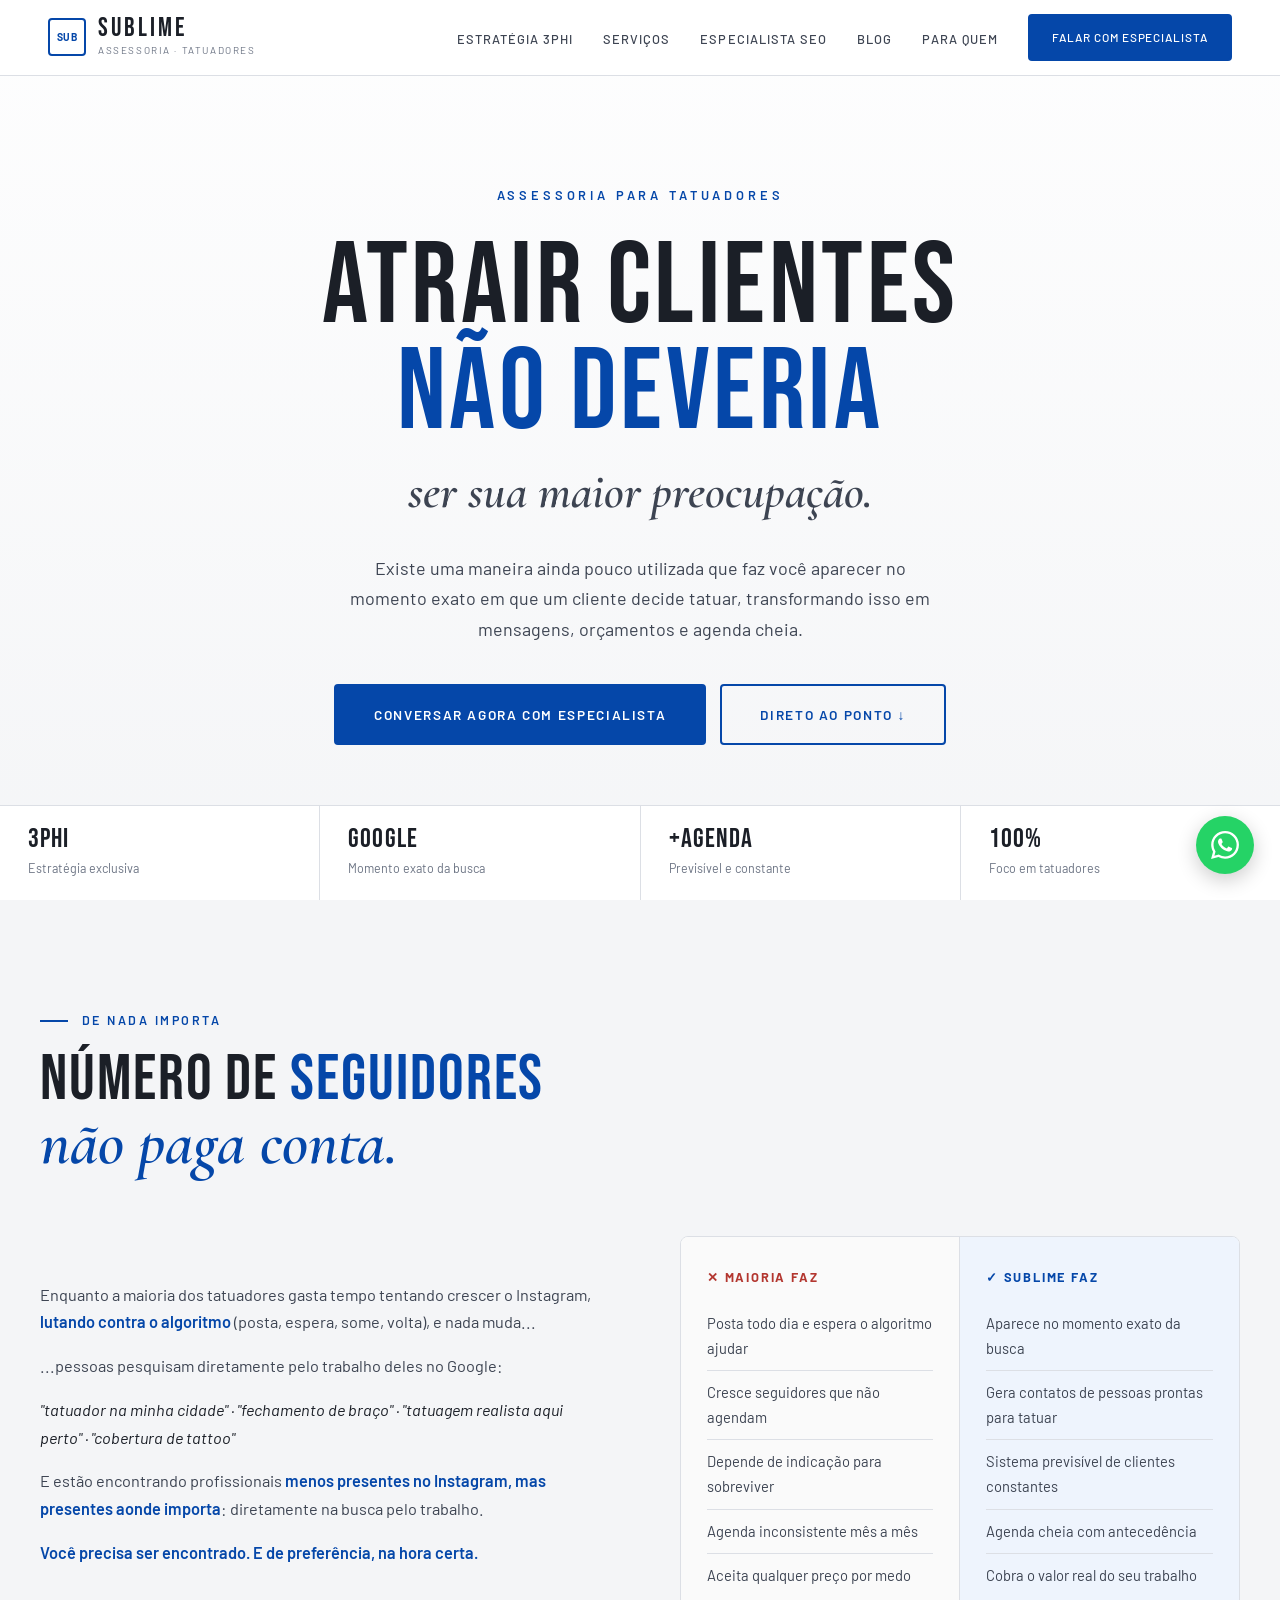
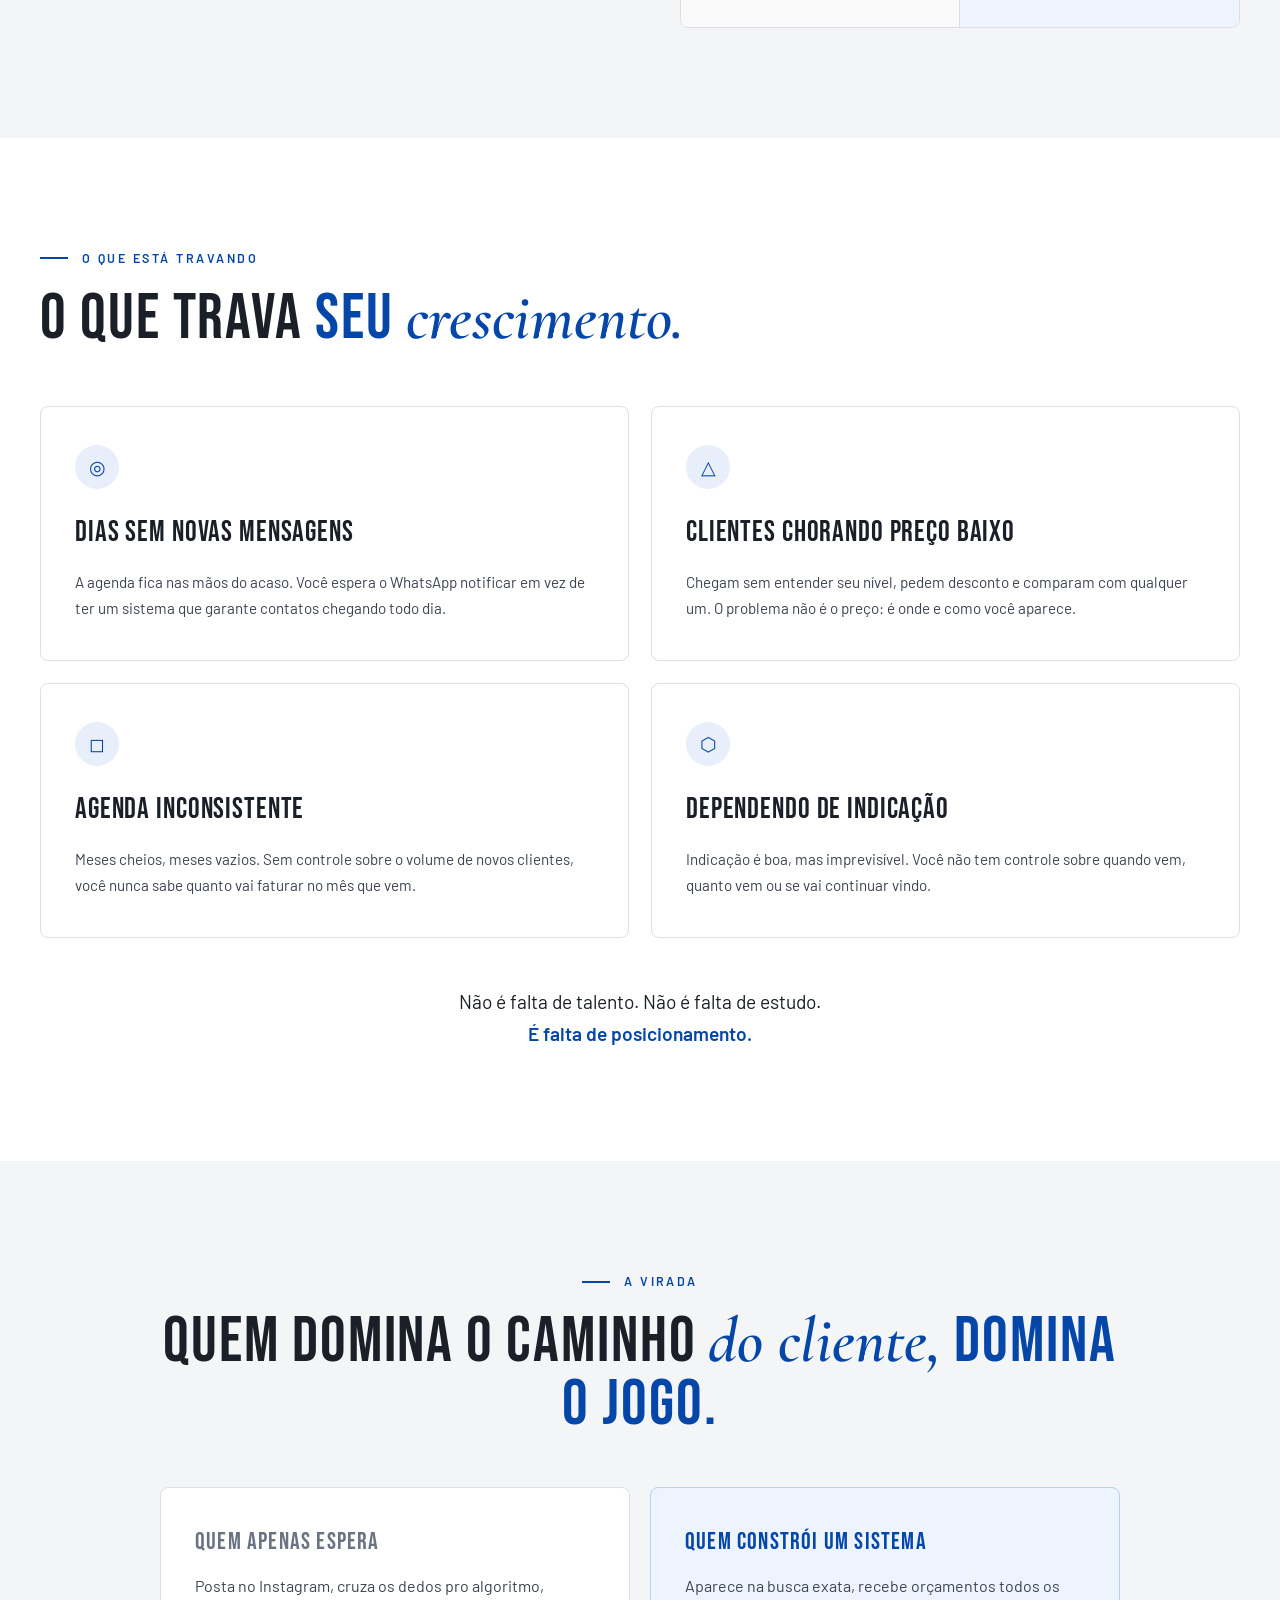
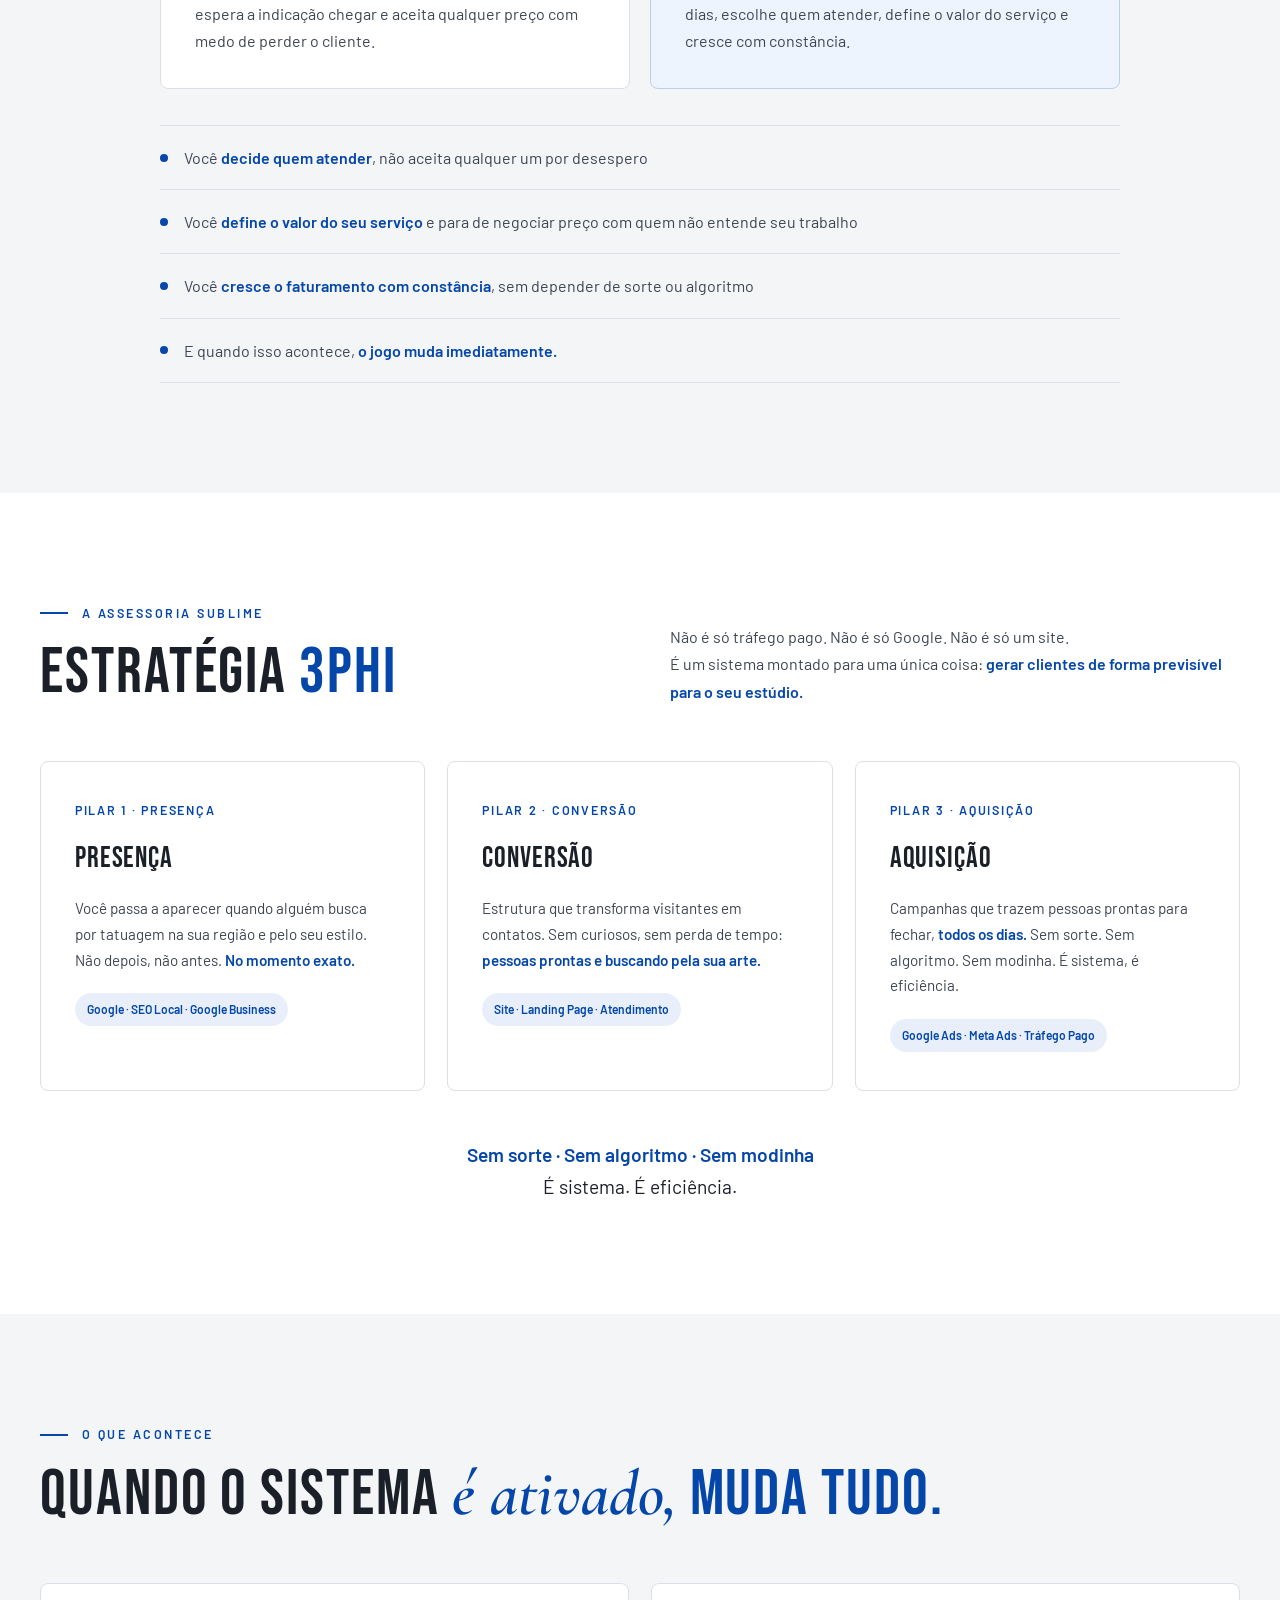
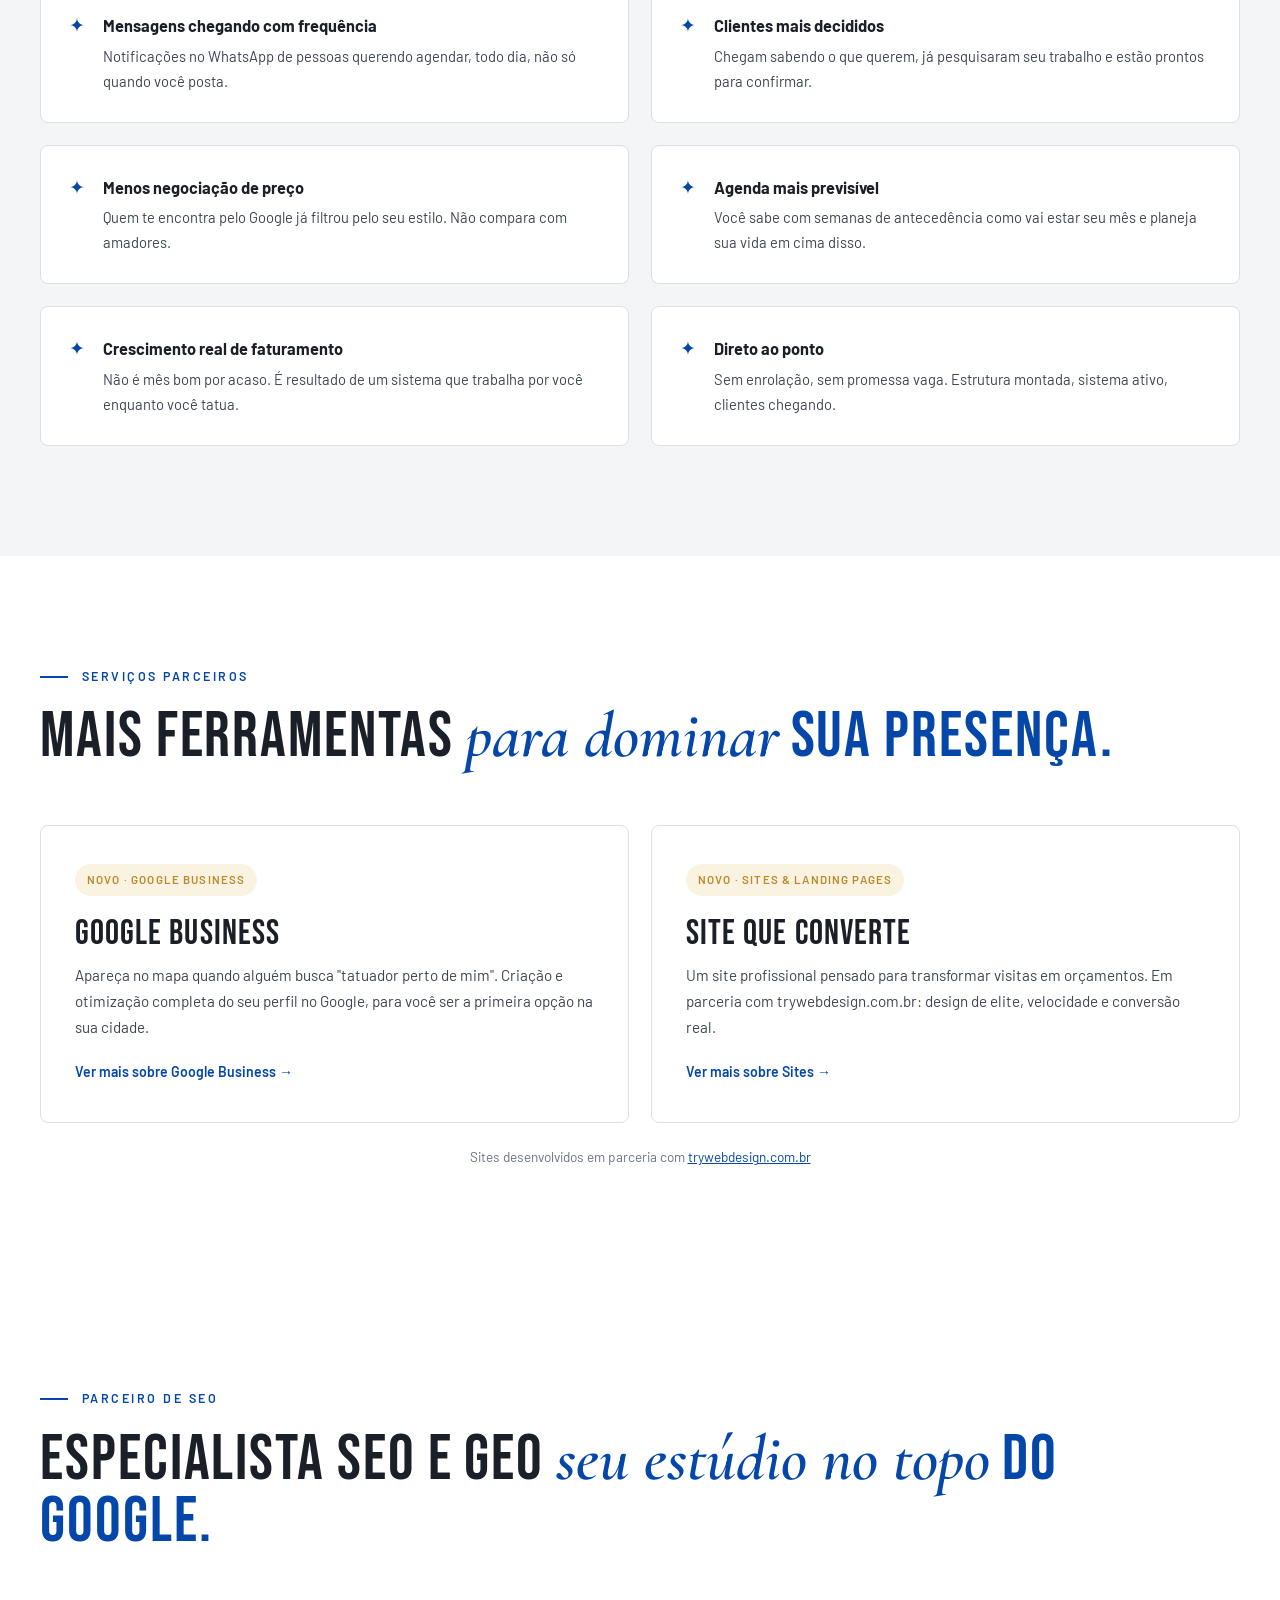
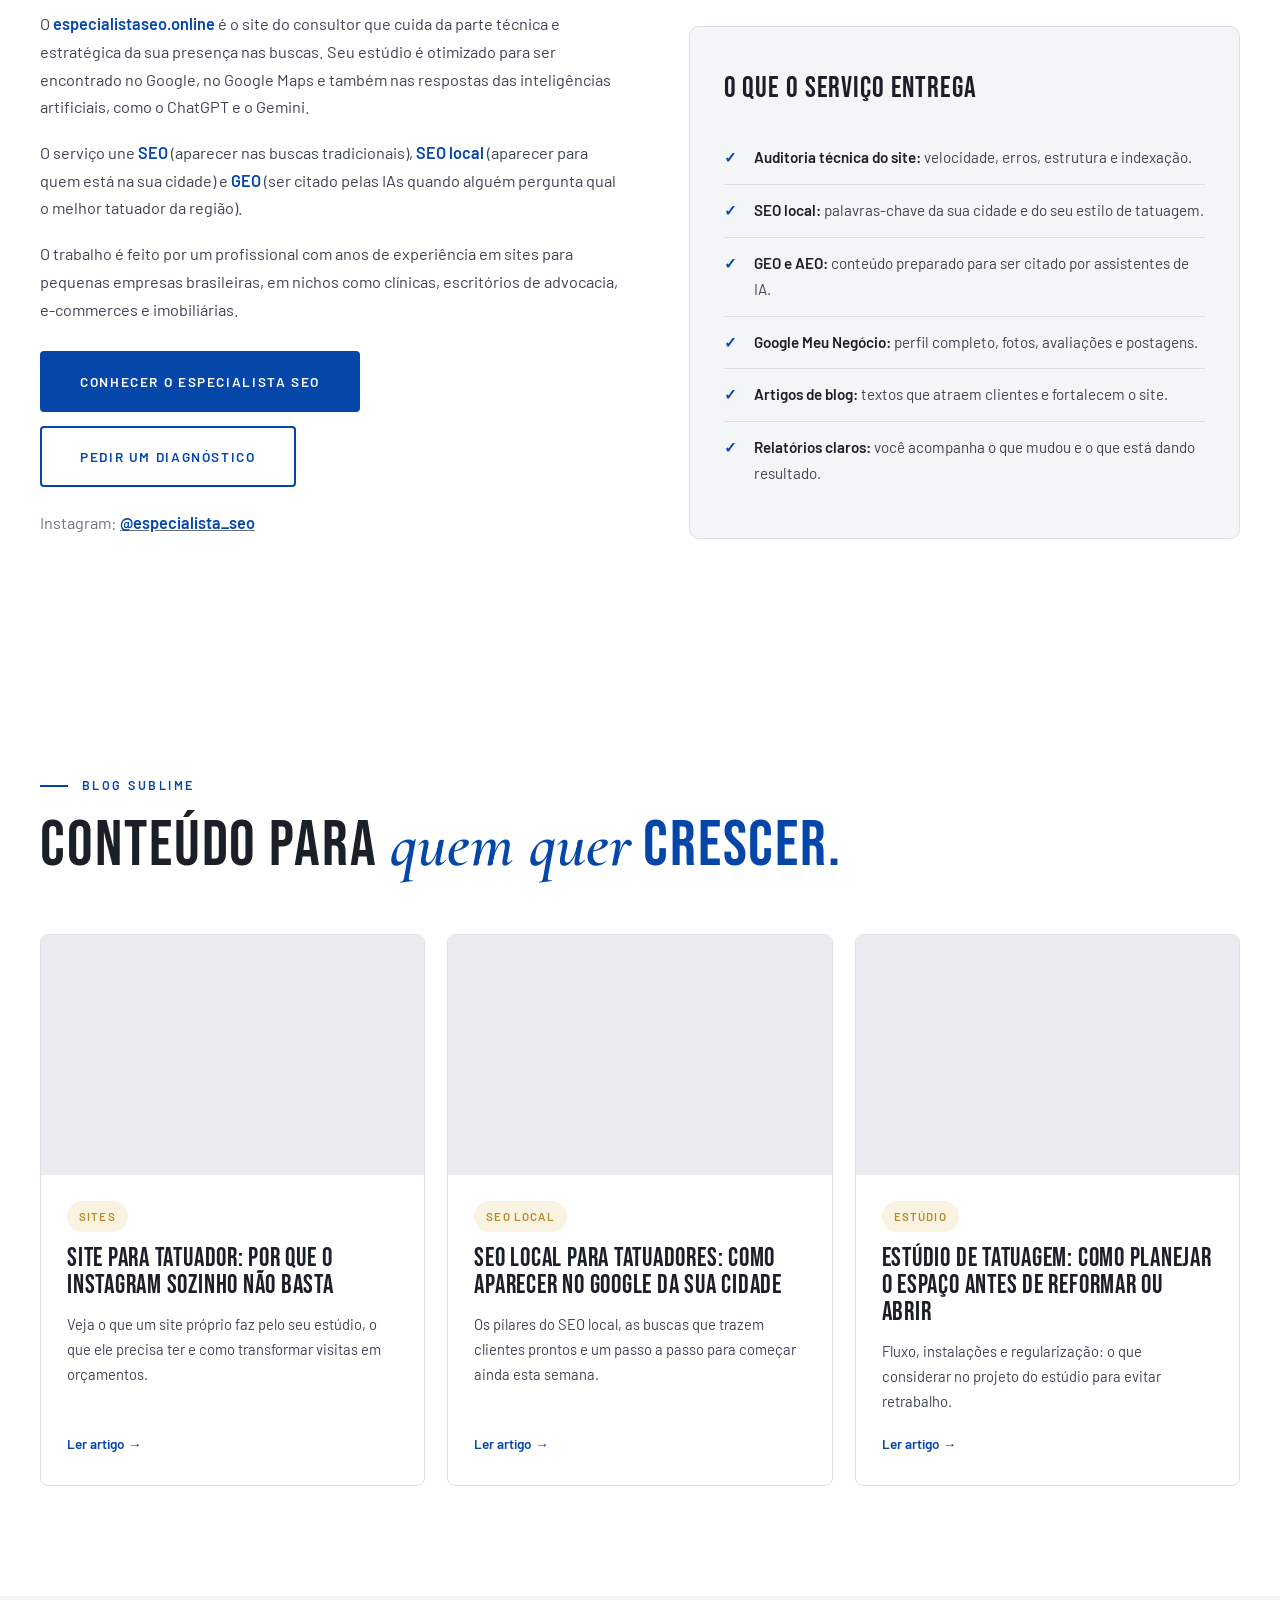
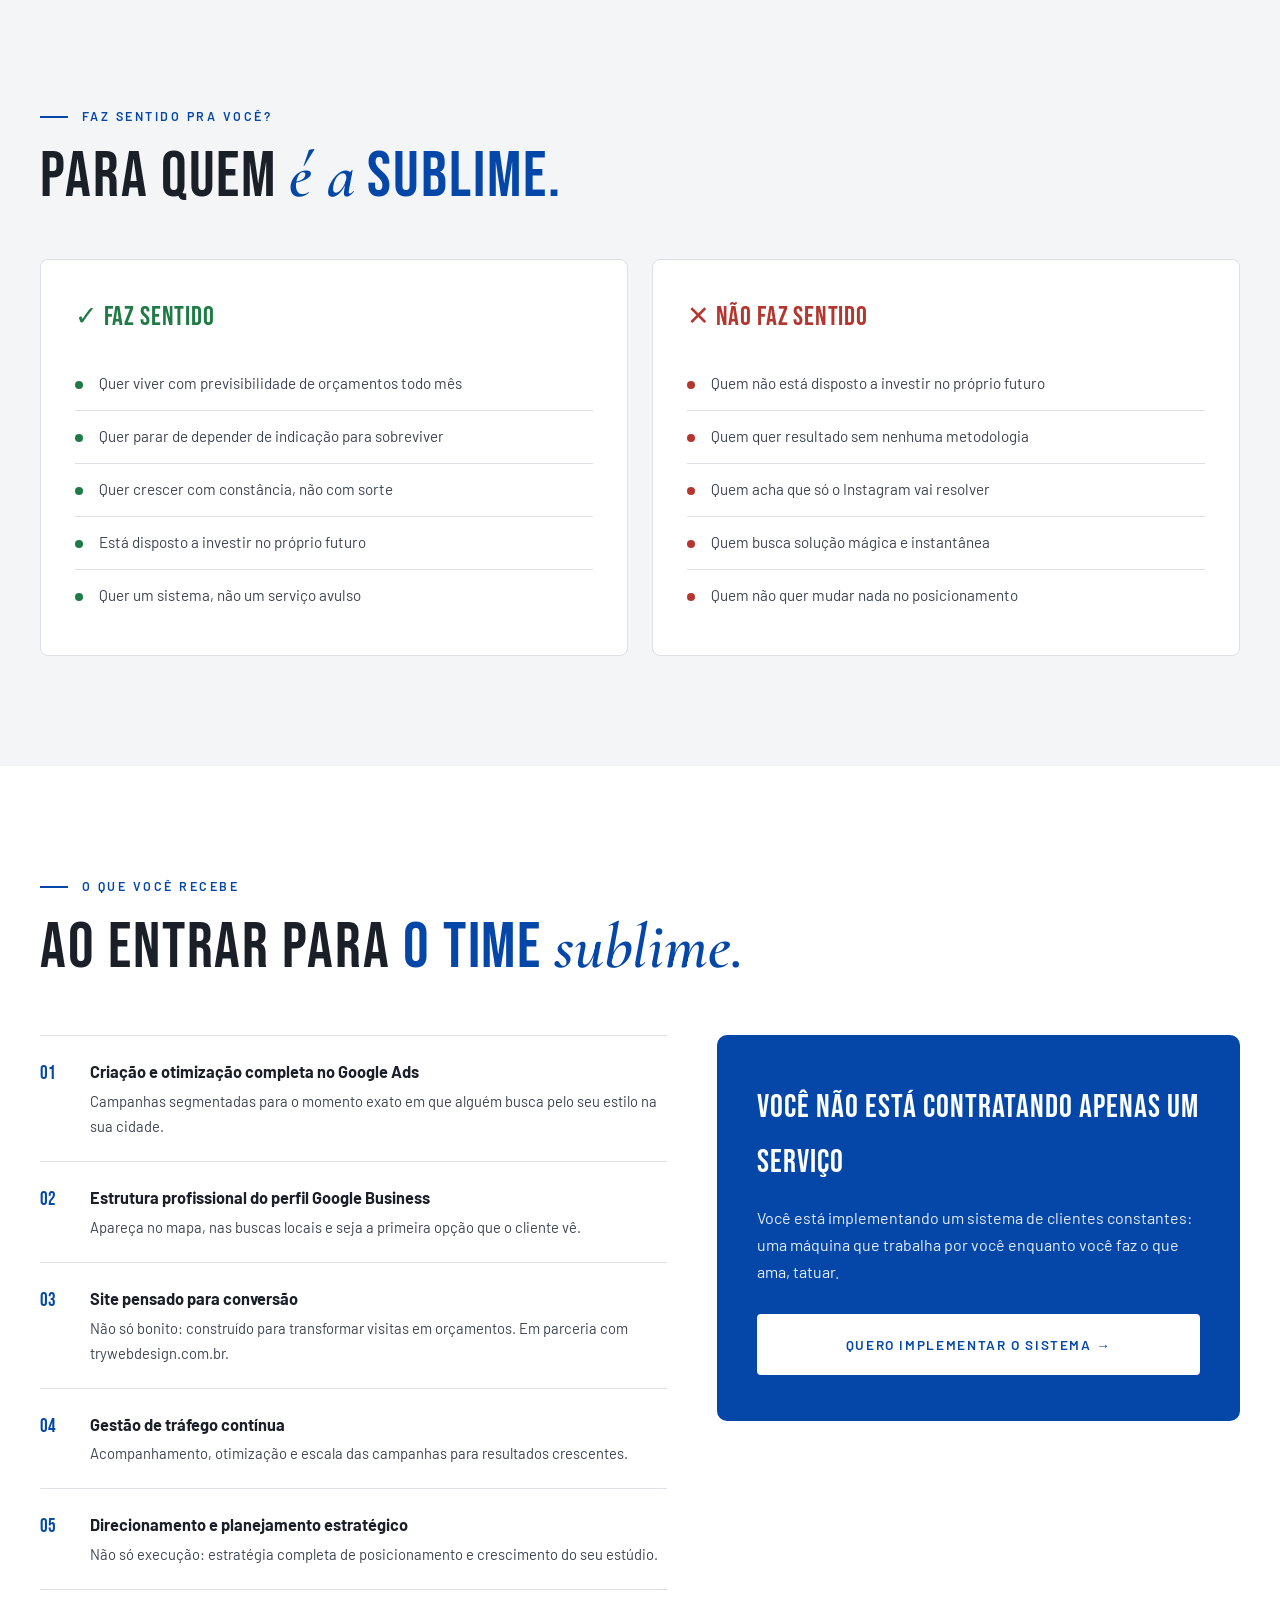
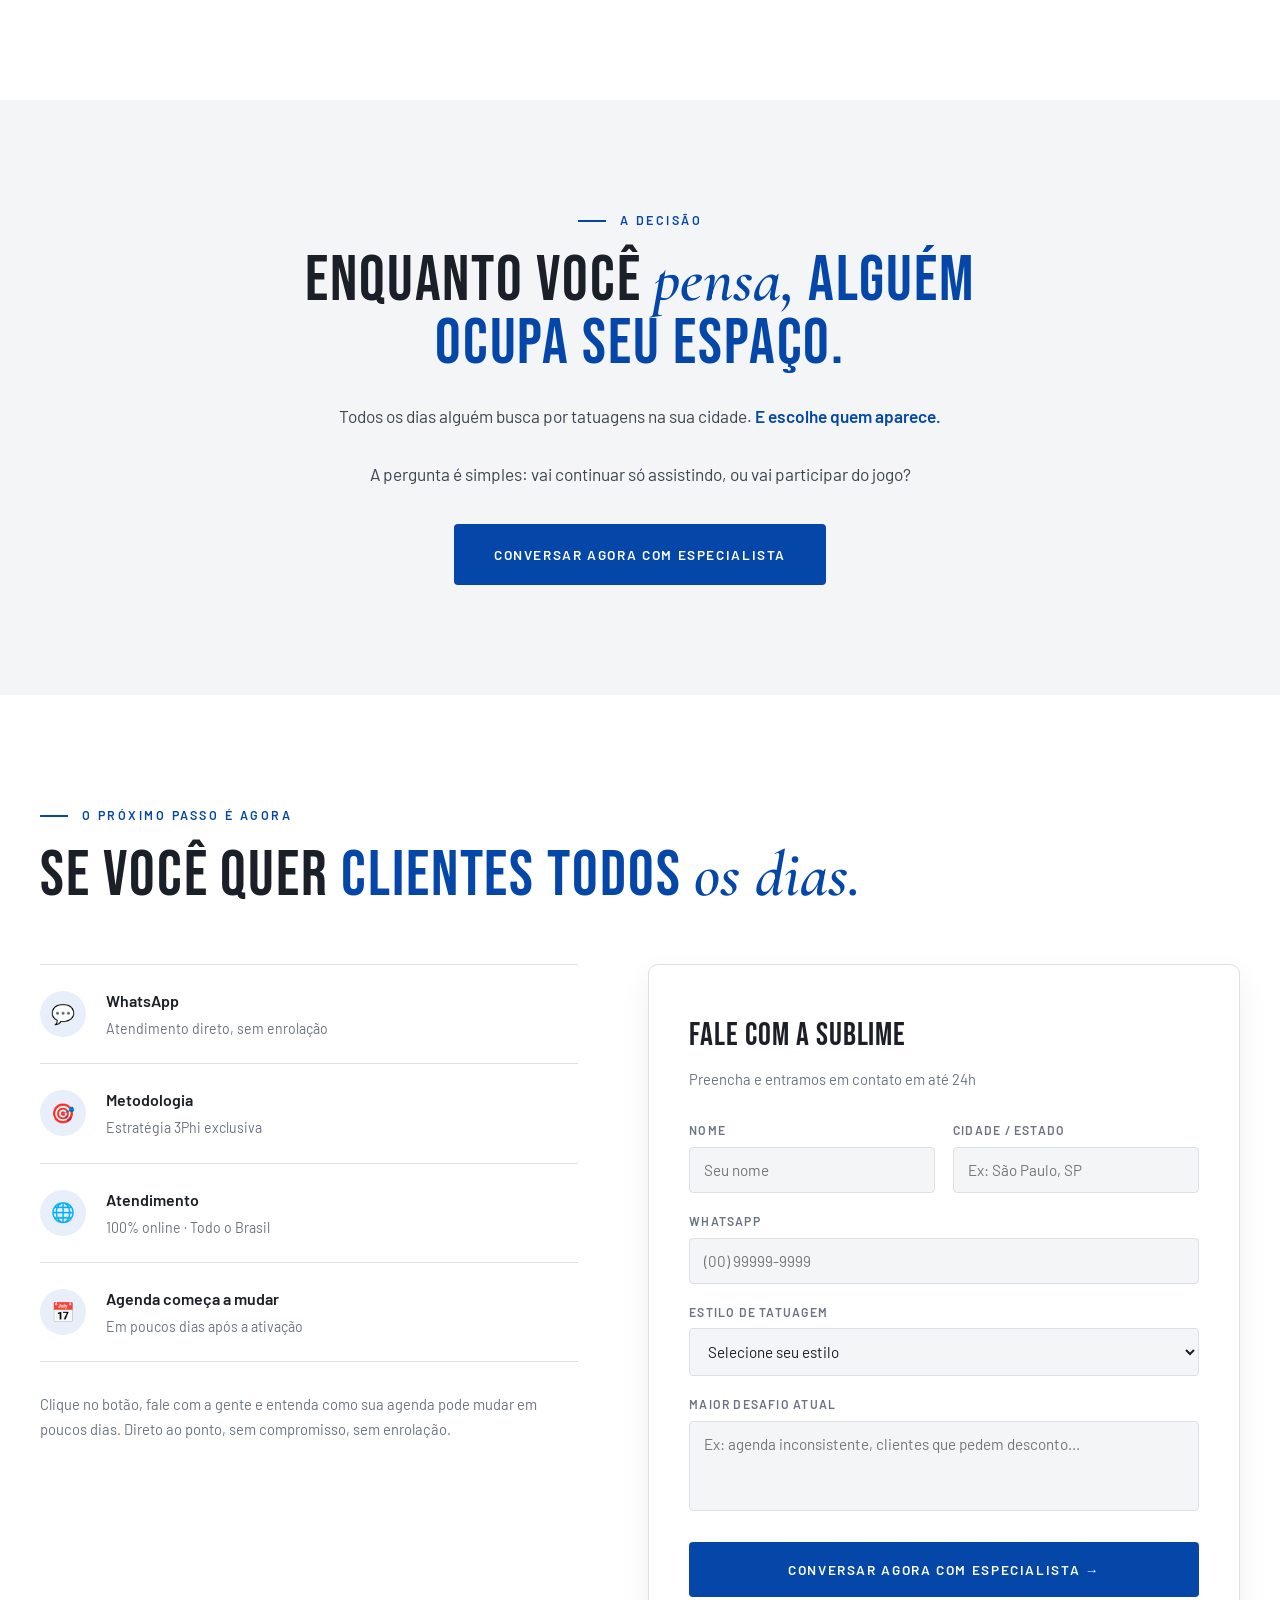
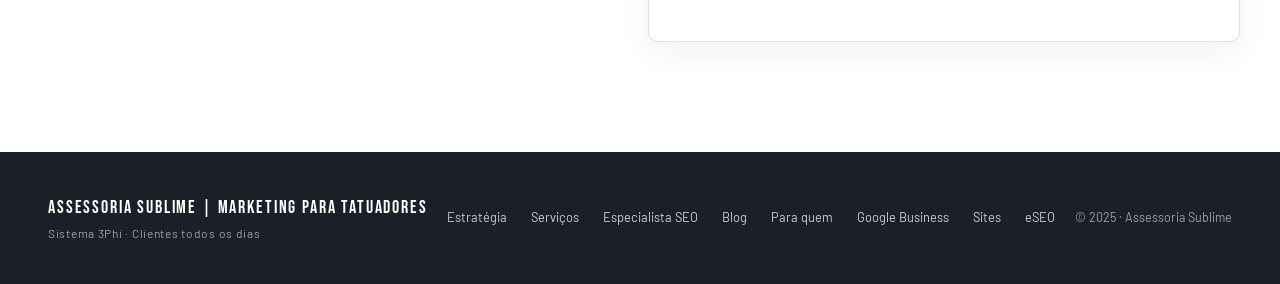
==== commit 1f305c2e: "Update index.html" ====
--- a/index.html
+++ b/index.html
@@ -1,417 +1,260 @@
 <!DOCTYPE html>
 <html lang="pt-BR">
 <head>
-  <!-- Google Tag Manager -->
+<!-- Google Tag Manager -->
 <script>(function(w,d,s,l,i){w[l]=w[l]||[];w[l].push({'gtm.start':
 new Date().getTime(),event:'gtm.js'});var f=d.getElementsByTagName(s)[0],
 j=d.createElement(s),dl=l!='dataLayer'?'&l='+l:'';j.async=true;j.src=
 'https://www.googletagmanager.com/gtm.js?id='+i+dl;f.parentNode.insertBefore(j,f);
 })(window,document,'script','dataLayer','GTM-MG3N7WS7');</script>
 <!-- End Google Tag Manager -->
-  
 <meta charset="UTF-8"/>
 <meta name="viewport" content="width=device-width, initial-scale=1.0"/>
 <title>Assessoria Sublime | Marketing para Tatuadores</title>
 <meta name="description" content="Apareça no momento exato em que um cliente decide tatuar. Sistema que gera clientes de forma previsível para o seu estúdio."/>
 <link rel="preconnect" href="https://fonts.googleapis.com"/>
-<link href="https://fonts.googleapis.com/css2?family=Bebas+Neue&family=Cormorant:ital,wght@0,300;0,400;0,600;1,300;1,400;1,600&family=Barlow:wght@200;300;400;500;700&display=swap" rel="stylesheet"/>
+<link href="https://fonts.googleapis.com/css2?family=Bebas+Neue&family=Cormorant:ital,wght@0,400;0,600;1,400;1,600&family=Barlow:wght@300;400;500;600;700&display=swap" rel="stylesheet"/>
 <style>
-:root {
-  --k:     #080808;
-  --k2:    #0e0e0e;
-  --k3:    #141414;
-  --k4:    #1c1c1c;
-  --w:     #f0ede8;
-  --wdim:  rgba(240,237,232,0.38);
-  --wfaint:rgba(240,237,232,0.06);
-  --ink:   #d4cfc6;
-  --silver:#9a9590;
-  --bone:  #c8c3b8;
-  --gold:  #c9a84c;
-  --gold2: #e8c96a;
+:root{
+  --bg:#ffffff; --bg2:#f4f5f7; --bg3:#e9ebef;
+  --ink:#1b1f27; --text:#3d4452; --mute:#6b7383;
+  --line:#dcdfe5; --blue:#0547A9; --blue2:#0a5bd6; --gold:#b8892b;
 }
 *{margin:0;padding:0;box-sizing:border-box;}
 html{scroll-behavior:smooth;}
-body{
-  background:var(--k);
-  color:var(--w);
-  font-family:'Barlow',sans-serif;
-  overflow-x:hidden;
-  cursor:default;
-}
-  strong {
-  color: #0547A9;
-}
-#dot{width:5px;height:5px;background:var(--w);border-radius:50%;position:fixed;pointer-events:none;z-index:9999;transform:translate(-50%,-50%);mix-blend-mode:difference;}
-#ring{width:38px;height:38px;border:1px solid rgba(240,237,232,0.25);border-radius:50%;position:fixed;pointer-events:none;z-index:9998;transform:translate(-50%,-50%);transition:transform .35s cubic-bezier(.23,1,.32,1),width .35s,height .35s,opacity .35s;}
-body.on-link #ring{width:60px;height:60px;border-color:rgba(240,237,232,.55);}
-body.on-link #dot{transform:translate(-50%,-50%) scale(0);}
-body::before{content:'';position:fixed;inset:0;z-index:0;pointer-events:none;background-image:url("data:image/svg+xml,%3Csvg viewBox='0 0 256 256' xmlns='http://www.w3.org/2000/svg'%3E%3Cfilter id='n'%3E%3CfeTurbulence type='fractalNoise' baseFrequency='.9' numOctaves='4' stitchTiles='stitch'/%3E%3C/filter%3E%3Crect width='100%25' height='100%25' filter='url(%23n)'/%3E%3C/svg%3E");opacity:.04;}
+body{background:var(--bg);color:var(--text);font-family:'Barlow',sans-serif;font-size:1rem;line-height:1.7;overflow-x:hidden;}
+strong{color:var(--blue);font-weight:600;}
+a{color:inherit;}
+h1,h2,h3{font-family:'Bebas Neue',sans-serif;font-weight:400;color:var(--ink);letter-spacing:.03em;}
+h2{font-size:clamp(2.4rem,5vw,4.6rem);line-height:.98;}
+h2 em,h1 em{font-family:'Cormorant',serif;font-style:italic;font-weight:600;color:var(--blue);letter-spacing:0;}
+h2 .outline,h1 .outline{color:var(--blue);}
+.wrap{max-width:1200px;margin:0 auto;}
+section{padding:110px 40px;}
+.alt{background:var(--bg2);}
+.label{font-size:.78rem;font-weight:600;letter-spacing:.2em;text-transform:uppercase;color:var(--blue);display:flex;align-items:center;gap:14px;margin-bottom:18px;}
+.label::before{content:'';width:28px;height:2px;background:var(--blue);}
+.center .label{justify-content:center;}
+.btn{display:inline-block;background:var(--blue);color:#fff;padding:17px 38px;font-size:.85rem;font-weight:600;letter-spacing:.12em;text-transform:uppercase;text-decoration:none;border-radius:4px;transition:background .25s,transform .2s;border:2px solid var(--blue);cursor:pointer;font-family:inherit;}
+.btn:hover{background:var(--blue2);border-color:var(--blue2);transform:translateY(-2px);}
+.btn.ghost{background:transparent;color:var(--blue);}
+.btn.ghost:hover{background:var(--blue);color:#fff;}
+:focus-visible{outline:3px solid var(--blue2);outline-offset:3px;}
 
 /* NAV */
-nav{position:fixed;top:0;width:100%;z-index:200;padding:0 60px;height:80px;display:flex;align-items:center;justify-content:space-between;transition:background .5s,border-color .5s;border-bottom:1px solid transparent;}
-nav.scrolled{background:rgba(8,8,8,.92);backdrop-filter:blur(20px);border-color:rgba(240,237,232,.06);}
-.logo-wrap{display:flex;align-items:center;gap:14px;text-decoration:none;}
-.logo-icon{width:34px;height:34px;border:1px solid rgba(240,237,232,.2);display:flex;align-items:center;justify-content:center;font-size:.6rem;color:var(--silver);letter-spacing:.08em;font-family:'Barlow',sans-serif;font-weight:700;transition:border-color .3s;}
-.logo-wrap:hover .logo-icon{border-color:var(--w);}
-.logo-name{font-family:'Bebas Neue',sans-serif;font-size:1.55rem;letter-spacing:.14em;color:var(--w);}
-.logo-sub{font-size:.58rem;font-weight:300;letter-spacing:.22em;text-transform:uppercase;color:var(--silver);margin-top:1px;display:block;}
-.nav-links{display:flex;align-items:center;gap:36px;list-style:none;}
-.nav-links a{font-size:.65rem;font-weight:500;letter-spacing:.18em;text-transform:uppercase;color:var(--silver);text-decoration:none;transition:color .25s;}
-.nav-links a:hover{color:var(--w);}
-.nav-cta{display:inline-flex;align-items:center;gap:8px;border:1px solid rgba(240,237,232,.25);color:var(--w)!important;padding:11px 26px;font-size:.63rem!important;font-weight:700!important;letter-spacing:.2em!important;transition:background .3s,border-color .3s!important;}
-.nav-cta:hover{background:var(--w)!important;color:var(--k)!important;border-color:var(--w)!important;}
+nav{position:fixed;top:0;width:100%;z-index:200;padding:0 48px;height:76px;display:flex;align-items:center;justify-content:space-between;background:rgba(255,255,255,.94);backdrop-filter:blur(14px);border-bottom:1px solid var(--line);}
+.logo{display:flex;align-items:center;gap:12px;text-decoration:none;}
+.logo-icon{width:38px;height:38px;border:2px solid var(--blue);color:var(--blue);display:flex;align-items:center;justify-content:center;font-size:.65rem;font-weight:700;letter-spacing:.06em;border-radius:4px;}
+.logo-name{font-family:'Bebas Neue',sans-serif;font-size:1.6rem;letter-spacing:.12em;color:var(--ink);line-height:1;}
+.logo-sub{display:block;font-size:.62rem;letter-spacing:.16em;text-transform:uppercase;color:var(--mute);}
+.nav-links{display:flex;align-items:center;gap:30px;list-style:none;}
+.nav-links a{font-size:.8rem;font-weight:500;letter-spacing:.08em;text-transform:uppercase;color:var(--text);text-decoration:none;transition:color .2s;}
+.nav-links a:hover{color:var(--blue);}
+.nav-links .btn{color:#fff;padding:11px 22px;font-size:.74rem;}
+.nav-links .btn:hover{color:#fff;}
 
 /* HERO */
-#inicio{position:relative;min-height:100vh;display:flex;align-items:center;justify-content:center;overflow:hidden;}
-.hero-video{position:absolute;inset:0;width:100%;height:100%;object-fit:cover;opacity:.38;}
-.hero-overlay{position:absolute;inset:0;background:radial-gradient(ellipse at center,rgba(8,8,8,.1) 0%,rgba(8,8,8,.65) 100%),linear-gradient(to bottom,rgba(8,8,8,.6) 0%,rgba(8,8,8,.1) 40%,rgba(8,8,8,.95) 100%);}
-.hero-grid{position:absolute;inset:0;pointer-events:none;overflow:hidden;}
-.hero-grid-h{position:absolute;left:0;right:0;height:1px;background:rgba(240,237,232,.04);}
-.hero-grid-v{position:absolute;top:0;bottom:0;width:1px;background:rgba(240,237,232,.04);}
-.hero-content{position:relative;z-index:10;text-align:center;padding:0 24px;padding-bottom:140px;opacity:0;animation:heroin 1.4s 0.2s cubic-bezier(.22,1,.36,1) forwards;}
-@keyframes heroin{from{opacity:0;transform:translateY(40px);}to{opacity:1;transform:none;}}
-.hero-eyebrow{font-size:.62rem;font-weight:500;letter-spacing:.42em;text-transform:uppercase;color:rgba(240,237,232,.65);display:flex;align-items:center;justify-content:center;gap:20px;margin-bottom:40px;text-shadow:0 2px 12px rgba(0,0,0,.9);}
-.hero-eyebrow::before,.hero-eyebrow::after{content:'';width:40px;height:1px;background:rgba(240,237,232,.35);}
-h1{font-family:'Bebas Neue',sans-serif;font-size:clamp(4rem,9vw,11rem);letter-spacing:.02em;line-height:.9;color:var(--w);text-shadow:0 4px 40px rgba(0,0,0,.7);margin-top:80px;}
-h1 .outline{ margin-top: 30px;-webkit-text-stroke:1px rgba(240,237,232,.55);color:transparent;text-shadow:none;}
-h1 .italic-serif{font-family:'Cormorant',serif;font-style:italic;font-weight:300;font-size:.48em;color:rgba(200,195,184,.9);display:block;letter-spacing:.06em;line-height:1.2;margin-top:14px;text-shadow:0 2px 20px rgba(0,0,0,.8);}
-.hero-sub{font-size:.92rem;font-weight:300;line-height:1.85;color:rgba(240,237,232,.72);max-width:540px;margin:44px auto 48px;letter-spacing:.02em;text-shadow:0 2px 20px rgba(0,0,0,.8);}
-.hero-cta-wrap{display:flex;gap:16px;justify-content:center;flex-direction:column;align-items:center;}
-@media(min-width:640px){.hero-cta-wrap{flex-direction:row;}}
-.btn-main{display:inline-flex;align-items:center;gap:10px;background:var(--w);color:var(--k);padding:18px 44px;font-size:.7rem;font-weight:700;letter-spacing:.24em;text-transform:uppercase;text-decoration:none;transition:background .3s,transform .2s;position:relative;overflow:hidden;}
-.btn-main::after{content:'';position:absolute;top:-50%;left:-60%;width:20%;height:200%;background:rgba(0,0,0,.12);transform:rotate(30deg);transition:left .6s cubic-bezier(.19,1,.22,1);}
-.btn-main:hover::after{left:120%;}
-.btn-main:hover{background:var(--bone);transform:translateY(-2px);}
-.btn-ghost{display:inline-flex;align-items:center;gap:10px;border:1px solid rgba(240,237,232,.38);color:rgba(240,237,232,.85);padding:18px 40px;font-size:.7rem;font-weight:500;letter-spacing:.24em;text-transform:uppercase;text-decoration:none;background:rgba(8,8,8,.35);backdrop-filter:blur(8px);transition:border-color .3s,color .3s,background .3s;}
-.btn-ghost:hover{border-color:rgba(240,237,232,.7);color:var(--w);background:rgba(8,8,8,.6);}
-.hero-bar{position:absolute;bottom:0;left:0;right:0;z-index:10;display:flex;border-top:1px solid rgba(240,237,232,.07);opacity:0;animation:heroin 1.2s .9s ease forwards;}
-.hero-bar-item{flex:1;padding:22px 32px;border-right:1px solid rgba(240,237,232,.07);transition:background .3s;}
-.hero-bar-item:last-child{border-right:none;}
-.hero-bar-item:hover{background:rgba(240,237,232,.03);}
-.hero-bar-num{font-family:'Bebas Neue',sans-serif;font-size:1.8rem;letter-spacing:.04em;color:var(--w);display:block;line-height:1;margin-bottom:5px;}
-.hero-bar-label{font-size:.6rem;font-weight:500;letter-spacing:.2em;text-transform:uppercase;color:rgba(240,237,232,.4);}
-
-/* MARQUEE 
-.marquee-bar{background:var(--w);padding:12px 0;overflow:hidden;}
-.marquee-inner{display:inline-flex;gap:0;animation:mq 28s linear infinite;}
-.marquee-inner span{font-size:.62rem;font-weight:700;letter-spacing:.22em;text-transform:uppercase;color:rgba(8,8,8,.5);padding:0 32px;border-right:1px solid rgba(8,8,8,.1);white-space:nowrap;}
-.marquee-inner span.hi{color:rgba(8,8,8,.85);}
-@keyframes mq{from{transform:translateX(0)}to{transform:translateX(-50%)}}
-*/
-  
-/* SECTION BASE */
-.section-label{font-size:.6rem;font-weight:700;letter-spacing:.38em;text-transform:uppercase;color:var(--silver);display:flex;align-items:center;gap:16px;margin-bottom:20px;}
-.section-label::before{content:'';width:24px;height:1px;background:var(--silver);}
-h2{font-family:'Bebas Neue',sans-serif;font-size:clamp(2.8rem,5.5vw,6.5rem);letter-spacing:.03em;line-height:.9;color:var(--w);}
-h2 .outline{-webkit-text-stroke:1px rgba(240,237,232,.28);color:transparent;}
-h2 em{font-family:'Cormorant',serif;font-style:italic;font-weight:300;font-size:.7em;color:var(--bone);}
-
-/* QUEBRA DE CRENÇA */
-#crenca{padding:140px 60px;background:var(--k2);position:relative;overflow:hidden;}
-.crenca-inner{max-width:1300px;margin:0 auto;}
-.crenca-grid{display:grid;grid-template-columns:1fr 1fr;gap:100px;align-items:center;margin-top:72px;}
-.crenca-left{}
-.crenca-p{font-size:.97rem;font-weight:300;line-height:2;color:rgba(240,237,232,.55);margin-bottom:16px;}
-.crenca-p strong{color:var(--w);font-weight:500;}
-.crenca-p em{font-style:italic;color:var(--bone);}
-.crenca-divider{width:32px;height:1px;background:rgba(240,237,232,.15);margin:28px 0;}
-.crenca-right{position:relative;}
-.crenca-vs{display:grid;grid-template-columns:1fr 1fr;gap:1px;background:rgba(240,237,232,.06);}
-.cvs-col{background:var(--k2);padding:36px 28px;}
-.cvs-col.bad{background:rgba(255,255,255,.015);}
-.cvs-col.good{background:rgba(201,168,76,.04);}
-.cvs-title{font-size:.62rem;font-weight:700;letter-spacing:.22em;text-transform:uppercase;margin-bottom:20px;display:flex;align-items:center;gap:10px;}
-.cvs-title.red{color:rgba(200,80,80,.7);}
-.cvs-title.green{color:var(--gold);}
-.cvs-item{font-size:.82rem;font-weight:300;color:rgba(240,237,232,.52);line-height:1.7;padding:10px 0;border-bottom:1px solid rgba(240,237,232,.04);}
-.cvs-item:last-child{border-bottom:none;}
-
-/* DOR REAL */
-#dor{padding:140px 60px;background:var(--w);position:relative;}
-#dor .section-label{color:rgba(8,8,8,.35);}
-#dor .section-label::before{background:rgba(8,8,8,.25);}
-#dor h2{color:#0d0d0d;}
-#dor h2 .outline{-webkit-text-stroke:1px rgba(8,8,8,.2);color:transparent;}
-.dor-inner{max-width:1300px;margin:0 auto;}
-.dor-grid{display:grid;grid-template-columns:repeat(2,1fr);gap:1px;background:rgba(8,8,8,.08);margin-top:72px;}
-.pcard{background:var(--w);padding:56px 48px;position:relative;overflow:hidden;transition:background .4s;}
-.pcard:hover{background:#ede9e3;}
-.pcard-n{font-family:'Bebas Neue',sans-serif;font-size:5rem;letter-spacing:.02em;color:rgba(8,8,8,.06);position:absolute;top:24px;right:32px;line-height:1;transition:color .4s;}
-.pcard:hover .pcard-n{color:rgba(8,8,8,.1);}
-.pcard-icon{width:44px;height:44px;border:1px solid rgba(8,8,8,.15);display:flex;align-items:center;justify-content:center;font-size:1.2rem;margin-bottom:24px;}
-.pcard h3{font-family:'Bebas Neue',sans-serif;font-size:1.9rem;letter-spacing:.04em;color:#0d0d0d;margin-bottom:14px;}
-.pcard p{font-size:.85rem;font-weight:300;line-height:1.85;color:rgba(8,8,8,.48);}
-.pcard-bar{position:absolute;bottom:0;left:0;width:0;height:2px;background:#0d0d0d;transition:width .5s ease;}
-.pcard:hover .pcard-bar{width:100%;}
-.dor-bottom{max-width:1300px;margin:60px auto 0;text-align:center;}
-.dor-bottom p{font-size:1.1rem;font-weight:300;color:#0d0d0d;line-height:1.7;}
-.dor-bottom strong{font-weight:700;}
-
-/* VIRADA MENTAL */
-#virada{padding:120px 60px;background:var(--k);position:relative;overflow:hidden;}
-.virada-bg{position:absolute;top:50%;left:50%;transform:translate(-50%,-50%);font-family:'Bebas Neue',sans-serif;font-size:clamp(10rem,18vw,20rem);letter-spacing:.04em;color:rgba(240,237,232,.015);pointer-events:none;user-select:none;white-space:nowrap;}
-.virada-inner{max-width:1000px;margin:0 auto;text-align:center;position:relative;z-index:1;}
-.virada-inner h2{font-size:clamp(2rem,5vw,5rem);margin-bottom:40px;}
-.virada-cols{display:grid;grid-template-columns:1fr 1fr;gap:2px;background:rgba(240,237,232,.06);margin-top:60px;text-align:left;}
-.vcol{background:var(--k);padding:48px 40px;}
-.vcol h4{font-family:'Bebas Neue',sans-serif;font-size:1.3rem;letter-spacing:.06em;color:rgba(240,237,232,.3);margin-bottom:16px;}
-.vcol p{font-size:.88rem;font-weight:300;color:rgba(240,237,232,.5);line-height:1.85;}
-.vcol.active{background:rgba(240,237,232,.03);}
-.vcol.active h4{color:var(--w);}
-.vcol.active p{color:rgba(240,237,232,.7);}
-.virada-list{margin-top:50px;display:flex;flex-direction:column;gap:0;}
-.vli{display:flex;align-items:center;gap:20px;padding:20px 0;border-bottom:1px solid rgba(240,237,232,.06);}
-.vli:first-child{border-top:1px solid rgba(240,237,232,.06);}
-.vli-dot{width:6px;height:6px;background:var(--gold);border-radius:50%;flex-shrink:0;}
-.vli p{font-size:.9rem;font-weight:300;color:rgba(240,237,232,.65);}
-.vli p strong{color:var(--w);font-weight:600;}
-
-/* SERVIÇOS / 3PHI */
-#metodo{padding:140px 60px;background:var(--k3);position:relative;overflow:hidden;}
-.met-watermark{position:absolute;top:50%;left:50%;transform:translate(-50%,-50%);font-family:'Bebas Neue',sans-serif;font-size:clamp(12rem,20vw,22rem);letter-spacing:.04em;color:rgba(240,237,232,.018);pointer-events:none;user-select:none;white-space:nowrap;}
-.met-inner{max-width:1300px;margin:0 auto;}
-.met-header{display:grid;grid-template-columns:1fr 1fr;gap:80px;align-items:end;margin-bottom:80px;}
-.met-header p{font-size:.88rem;font-weight:300;line-height:1.9;color:rgba(240,237,232,.5);align-self:end;padding-bottom:4px;}
-.phi-grid{display:grid;grid-template-columns:repeat(3,1fr);gap:1px;background:rgba(240,237,232,.06);}
-.phi-card{background:var(--k3);padding:52px 40px;position:relative;overflow:hidden;transition:background .4s;}
-.phi-card:hover{background:var(--k4);}
-.phi-letter{font-family:'Bebas Neue',sans-serif;font-size:6rem;letter-spacing:.02em;color:rgba(240,237,232,.04);position:absolute;top:10px;right:20px;line-height:1;transition:color .4s;}
-.phi-card:hover .phi-letter{color:rgba(240,237,232,.08);}
-.phi-num{font-size:.6rem;font-weight:700;letter-spacing:.28em;text-transform:uppercase;color:var(--gold);margin-bottom:20px;}
-.phi-card h3{font-family:'Bebas Neue',sans-serif;font-size:2rem;letter-spacing:.04em;color:var(--w);margin-bottom:16px;}
-.phi-card p{font-size:.85rem;font-weight:300;line-height:1.85;color:rgba(240,237,232,.5);}
-.phi-tag{display:inline-block;margin-top:24px;font-size:.6rem;font-weight:700;letter-spacing:.2em;text-transform:uppercase;border:1px solid rgba(240,237,232,.1);color:rgba(240,237,232,.3);padding:7px 14px;}
-.phi-close{max-width:1300px;margin:60px auto 0;text-align:center;}
-.phi-close p{font-size:.88rem;font-weight:300;color:rgba(240,237,232,.35);line-height:1.8;letter-spacing:.06em;}
-.phi-close strong{color:rgba(240,237,232,.65);font-weight:600;}
-
-/* BENEFICIOS */
-#beneficios{padding:120px 60px;background:var(--k2);}
-.ben-inner{max-width:1300px;margin:0 auto;}
-.ben-grid{display:grid;grid-template-columns:1fr 1fr;gap:1px;background:rgba(240,237,232,.05);margin-top:60px;}
-.bcard{background:var(--k2);padding:40px 36px;display:flex;align-items:flex-start;gap:20px;transition:background .3s;cursor:default;}
-.bcard:hover{background:var(--k3);}
-.bcard-check{font-size:1.1rem;flex-shrink:0;margin-top:2px;}
-.bcard h4{font-size:.92rem;font-weight:600;color:var(--w);margin-bottom:6px;letter-spacing:.02em;}
-.bcard p{font-size:.8rem;font-weight:300;color:rgba(240,237,232,.48);line-height:1.65;}
-
-/* SERVIÇOS EXTRAS */
-#servicos{padding:140px 60px;background:var(--k);}
-.srv-inner{max-width:1300px;margin:0 auto;}
-.srv-grid{display:grid;grid-template-columns:1fr 1fr;gap:20px;margin-top:72px;}
-.srv-card{background:var(--k2);border:1px solid rgba(240,237,232,.07);padding:52px 48px;position:relative;overflow:hidden;transition:border-color .4s,transform .3s;text-decoration:none;display:block;}
-.srv-card:hover{border-color:rgba(240,237,232,.2);transform:translateY(-4px);}
-.srv-card-badge{display:inline-block;font-size:.58rem;font-weight:700;letter-spacing:.28em;text-transform:uppercase;padding:6px 14px;border:1px solid rgba(240,237,232,.12);color:var(--gold);border-color:rgba(201,168,76,.3);margin-bottom:28px;}
-.srv-card h3{font-family:'Bebas Neue',sans-serif;font-size:2.4rem;letter-spacing:.04em;color:var(--w);margin-bottom:16px;line-height:.95;}
-.srv-card p{font-size:.85rem;font-weight:300;line-height:1.85;color:rgba(240,237,232,.48);margin-bottom:32px;}
-.srv-card .srv-link{font-size:.65rem;font-weight:700;letter-spacing:.22em;text-transform:uppercase;color:var(--w);display:flex;align-items:center;gap:10px;transition:gap .3s;}
-.srv-card:hover .srv-link{gap:16px;}
-.srv-card-bg{position:absolute;bottom:-40px;right:-20px;font-family:'Bebas Neue',sans-serif;font-size:8rem;letter-spacing:.02em;color:rgba(240,237,232,.03);line-height:1;pointer-events:none;transition:color .4s;}
-.srv-card:hover .srv-card-bg{color:rgba(240,237,232,.06);}
-.srv-partner{max-width:1300px;margin:24px auto 0;text-align:center;font-size:.7rem;font-weight:300;color:rgba(240,237,232,.22);letter-spacing:.08em;}
-.srv-partner a{color:rgba(240,237,232,.4);text-decoration:none;transition:color .2s;}
-.srv-partner a:hover{color:var(--w);}
+#inicio{position:relative;min-height:100vh;display:flex;align-items:center;justify-content:center;text-align:center;padding:150px 24px 120px;overflow:hidden;background:var(--bg2);}
+.hero-video{position:absolute;inset:0;width:100%;height:100%;object-fit:cover;opacity:.22;filter:grayscale(1);}
+.hero-overlay{position:absolute;inset:0;background:linear-gradient(to bottom,rgba(255,255,255,.88),rgba(244,245,247,.92));}
+.hero-content{position:relative;z-index:2;max-width:980px;}
+.eyebrow{font-size:.8rem;font-weight:600;letter-spacing:.3em;text-transform:uppercase;color:var(--blue);margin-bottom:28px;}
+h1{font-size:clamp(3.4rem,9vw,8.4rem);line-height:.92;}
+h1 .outline{display:block;}
+h1 .serif{display:block;font-family:'Cormorant',serif;font-style:italic;font-weight:600;font-size:.42em;color:var(--text);letter-spacing:0;margin-top:16px;line-height:1.2;}
+.hero-sub{font-size:1.12rem;color:var(--text);max-width:600px;margin:32px auto 40px;}
+.hero-cta{display:flex;gap:14px;justify-content:center;flex-wrap:wrap;}
+.hero-bar{position:absolute;bottom:0;left:0;right:0;z-index:2;display:flex;background:#fff;border-top:1px solid var(--line);}
+.hero-bar div{flex:1;padding:20px 28px;border-right:1px solid var(--line);text-align:left;}
+.hero-bar div:last-child{border-right:none;}
+.hero-bar b{display:block;font-family:'Bebas Neue',sans-serif;font-weight:400;font-size:1.7rem;color:var(--ink);line-height:1;letter-spacing:.04em;}
+.hero-bar span{font-size:.78rem;color:var(--mute);}
+
+/* CRENÇA */
+.crenca-grid{display:grid;grid-template-columns:1fr 1fr;gap:80px;align-items:center;margin-top:60px;}
+.crenca-grid p{margin-bottom:16px;font-size:1.02rem;}
+.crenca-grid em{color:var(--ink);}
+.vs{display:grid;grid-template-columns:1fr 1fr;border:1px solid var(--line);border-radius:8px;overflow:hidden;background:#fff;}
+.vs>div{padding:30px 26px;}
+.vs .bad{background:#fafafa;border-right:1px solid var(--line);}
+.vs .good{background:#eef4fd;}
+.vs h4{font-size:.8rem;letter-spacing:.14em;text-transform:uppercase;margin-bottom:14px;}
+.vs .bad h4{color:#b3362f;}
+.vs .good h4{color:var(--blue);}
+.vs p{font-size:.92rem;padding:9px 0;border-bottom:1px solid var(--line);margin:0;}
+.vs p:last-child{border-bottom:none;}
+
+/* CARDS GERAIS */
+.grid{display:grid;gap:22px;margin-top:56px;}
+.g2{grid-template-columns:repeat(2,1fr);}
+.g3{grid-template-columns:repeat(3,1fr);}
+.card{background:#fff;border:1px solid var(--line);border-radius:8px;padding:38px 34px;transition:box-shadow .3s,border-color .3s;}
+.card:hover{box-shadow:0 10px 30px rgba(27,31,39,.08);border-color:#c5cad3;}
+.alt .card{background:#fff;}
+.card h3{font-size:1.8rem;margin-bottom:12px;}
+.card p{font-size:.95rem;}
+.icon{width:44px;height:44px;border-radius:50%;background:#e8effa;color:var(--blue);display:flex;align-items:center;justify-content:center;font-size:1.2rem;margin-bottom:20px;}
+.tag{display:inline-block;margin-top:20px;font-size:.75rem;font-weight:600;color:var(--blue);background:#e8effa;padding:6px 12px;border-radius:20px;}
+.closing{text-align:center;margin-top:48px;font-size:1.2rem;color:var(--ink);}
+
+/* VIRADA */
+.virada{max-width:960px;margin:0 auto;text-align:center;}
+.vcols{display:grid;grid-template-columns:1fr 1fr;gap:20px;margin-top:50px;text-align:left;}
+.vcol{padding:34px;border-radius:8px;background:#fff;border:1px solid var(--line);}
+.vcol.active{background:#eef4fd;border-color:#b9cff0;}
+.vcol h4{font-family:'Bebas Neue',sans-serif;font-weight:400;font-size:1.5rem;letter-spacing:.05em;color:var(--mute);margin-bottom:10px;}
+.vcol.active h4{color:var(--blue);}
+.vlist{margin-top:36px;text-align:left;}
+.vli{display:flex;gap:16px;align-items:center;padding:18px 0;border-bottom:1px solid var(--line);}
+.vli:first-child{border-top:1px solid var(--line);}
+.vli::before{content:'';width:8px;height:8px;border-radius:50%;background:var(--blue);flex-shrink:0;}
+
+/* MÉTODO */
+.met-head{display:grid;grid-template-columns:1fr 1fr;gap:60px;align-items:end;}
+.phi-num{font-size:.78rem;font-weight:600;letter-spacing:.14em;text-transform:uppercase;color:var(--blue);margin-bottom:14px;}
+
+/* BENEFÍCIOS */
+.bcard{display:flex;gap:18px;align-items:flex-start;padding:28px;background:#fff;border:1px solid var(--line);border-radius:8px;}
+.bcard i{font-style:normal;color:var(--blue);font-size:1.2rem;line-height:1.4;}
+.bcard h4{color:var(--ink);font-size:1.02rem;margin-bottom:4px;}
+.bcard p{font-size:.92rem;}
+
+/* SERVIÇOS */
+.srv{display:block;text-decoration:none;}
+.badge{display:inline-block;font-size:.72rem;font-weight:600;letter-spacing:.1em;text-transform:uppercase;color:var(--gold);background:#fbf3e1;padding:6px 12px;border-radius:20px;margin-bottom:20px;}
+.srv h3{font-size:2.2rem;line-height:1;}
+.srv .more{display:block;margin-top:20px;font-weight:600;color:var(--blue);font-size:.88rem;}
+.partner{text-align:center;margin-top:22px;font-size:.85rem;color:var(--mute);}
+.partner a{color:var(--blue);}
+
+/* ESEO */
+#eseo{background:#fff;}
+.eseo-box{display:grid;grid-template-columns:1.05fr 1fr;gap:70px;align-items:center;margin-top:56px;}
+.eseo-box>div>p{margin-bottom:18px;font-size:1.02rem;}
+.eseo-panel{background:var(--bg2);border:1px solid var(--line);border-radius:10px;padding:38px 34px;}
+.eseo-panel h3{font-size:1.8rem;margin-bottom:18px;}
+.eseo-panel ul{list-style:none;}
+.eseo-panel li{padding:13px 0 13px 30px;border-bottom:1px solid var(--line);position:relative;font-size:.95rem;}
+.eseo-panel li:last-child{border-bottom:none;}
+.eseo-panel li::before{content:'✓';position:absolute;left:0;color:var(--blue);font-weight:700;}
+.eseo-panel li b{color:var(--ink);font-weight:600;}
+.eseo-cta{display:flex;gap:14px;flex-wrap:wrap;margin-top:28px;}
+.eseo-note{margin-top:22px;font-size:.88rem;color:var(--mute);}
 
 /* BLOG */
-#blog{padding:140px 60px;background:var(--k2);position:relative;}
-.blog-inner{max-width:1300px;margin:0 auto;}
-.blog-grid{display:grid;grid-template-columns:repeat(3,1fr);gap:20px;margin-top:72px;}
-.blog-card{background:var(--k3);border:1px solid rgba(240,237,232,.07);text-decoration:none;display:flex;flex-direction:column;overflow:hidden;transition:border-color .4s,transform .3s;}
-.blog-card:hover{border-color:rgba(240,237,232,.22);transform:translateY(-4px);}
-.blog-thumb{aspect-ratio:16/10;overflow:hidden;background:linear-gradient(135deg,#1c1c1c,#0e0e0e);position:relative;}
-.blog-thumb img{width:100%;height:100%;object-fit:cover;display:block;filter:grayscale(.35) contrast(1.05);transition:transform .9s cubic-bezier(.22,1,.36,1),filter .5s;}
-.blog-card:hover .blog-thumb img{transform:scale(1.07);filter:grayscale(0) contrast(1.05);}
-.blog-thumb::after{content:'';position:absolute;inset:0;background:linear-gradient(to top,rgba(20,20,20,.75) 0%,transparent 55%);pointer-events:none;}
-.blog-body{padding:32px 30px 36px;display:flex;flex-direction:column;flex:1;}
-.blog-tag{align-self:flex-start;font-size:.58rem;font-weight:700;letter-spacing:.26em;text-transform:uppercase;padding:6px 12px;border:1px solid rgba(201,168,76,.3);color:var(--gold);margin-bottom:20px;}
-.blog-body h3{font-family:'Bebas Neue',sans-serif;font-size:1.75rem;letter-spacing:.03em;line-height:1;color:var(--w);margin-bottom:16px;font-weight:400;}
-.blog-body p{font-size:.84rem;font-weight:300;line-height:1.8;color:rgba(240,237,232,.6);margin-bottom:28px;flex:1;}
-.blog-link{font-size:.64rem;font-weight:700;letter-spacing:.22em;text-transform:uppercase;color:var(--w);display:flex;align-items:center;gap:10px;transition:gap .3s;}
-.blog-card:hover .blog-link{gap:16px;}
+.blog-card{background:#fff;border:1px solid var(--line);border-radius:8px;overflow:hidden;text-decoration:none;display:flex;flex-direction:column;transition:box-shadow .3s,transform .3s;}
+.blog-card:hover{box-shadow:0 12px 32px rgba(27,31,39,.1);transform:translateY(-3px);}
+.thumb{aspect-ratio:16/10;background:var(--bg3);overflow:hidden;}
+.thumb img{width:100%;height:100%;object-fit:cover;display:block;transition:transform .8s;}
+.blog-card:hover .thumb img{transform:scale(1.05);}
+.blog-body{padding:26px 26px 30px;display:flex;flex-direction:column;flex:1;}
+.blog-body .badge{align-self:flex-start;margin-bottom:14px;}
+.blog-body h3{font-size:1.6rem;line-height:1.05;margin-bottom:12px;}
+.blog-body p{font-size:.92rem;flex:1;margin-bottom:18px;}
+.blog-body .more{font-weight:600;color:var(--blue);font-size:.85rem;}
 
 /* QUALIFICAÇÃO */
-#qualificacao{padding:120px 60px;background:var(--k3);}
-.qual-inner{max-width:1300px;margin:0 auto;}
-.qual-grid{display:grid;grid-template-columns:1fr 1fr;gap:60px;margin-top:60px;}
-.qual-col h3{font-family:'Bebas Neue',sans-serif;font-size:1.6rem;letter-spacing:.05em;margin-bottom:28px;}
-.qual-col.yes h3{color:var(--w);}
-.qual-col.no h3{color:rgba(240,237,232,.25);}
-.qlist{display:flex;flex-direction:column;gap:0;}
-.qitem{display:flex;gap:16px;align-items:flex-start;padding:16px 0;border-bottom:1px solid rgba(240,237,232,.05);}
-.qitem:first-child{border-top:1px solid rgba(240,237,232,.05);}
-.qitem-dot{width:5px;height:5px;border-radius:50%;flex-shrink:0;margin-top:8px;}
-.qual-col.yes .qitem-dot{background:var(--gold);}
-.qual-col.no .qitem-dot{background:rgba(240,237,232,.12);}
-.qitem p{font-size:.85rem;font-weight:300;line-height:1.7;}
-.qual-col.yes .qitem p{color:rgba(240,237,232,.65);}
-.qual-col.no .qitem p{color:rgba(240,237,232,.22);}
+.qgrid{display:grid;grid-template-columns:1fr 1fr;gap:24px;margin-top:50px;}
+.qcol{background:#fff;border:1px solid var(--line);border-radius:8px;padding:34px;}
+.qcol h3{font-size:1.7rem;margin-bottom:18px;}
+.qcol.yes h3{color:#1f7a45;}
+.qcol.no h3{color:#b3362f;}
+.qcol p{padding:13px 0 13px 24px;border-bottom:1px solid var(--line);position:relative;font-size:.95rem;}
+.qcol p:last-child{border-bottom:none;}
+.qcol p::before{content:'';position:absolute;left:0;top:23px;width:8px;height:8px;border-radius:50%;}
+.qcol.yes p::before{background:#1f7a45;}
+.qcol.no p::before{background:#b3362f;}
 
 /* OFERTA */
-#oferta{padding:140px 60px;background:var(--w);}
-#oferta .section-label{color:rgba(8,8,8,.35);}
-#oferta .section-label::before{background:rgba(8,8,8,.25);}
-#oferta h2{color:#0d0d0d;}
-#oferta h2 .outline{-webkit-text-stroke:1px rgba(8,8,8,.2);}
-.oferta-inner{max-width:1300px;margin:0 auto;}
-.oferta-grid{display:grid;grid-template-columns:1fr 1fr;gap:60px;margin-top:72px;align-items:start;}
-.oferta-list{display:flex;flex-direction:column;gap:0;}
-.oitem{display:flex;gap:20px;align-items:flex-start;padding:22px 0;border-bottom:1px solid rgba(8,8,8,.07);}
-.oitem:first-child{border-top:1px solid rgba(8,8,8,.07);}
-.oitem-n{font-family:'Bebas Neue',sans-serif;font-size:.9rem;color:rgba(8,8,8,.2);flex-shrink:0;min-width:28px;}
-.oitem h4{font-size:.9rem;font-weight:600;color:#0d0d0d;margin-bottom:4px;}
-.oitem p{font-size:.8rem;font-weight:300;color:rgba(8,8,8,.5);line-height:1.65;}
-.oferta-right{background:#0d0d0d;padding:52px 48px;}
-.oferta-right h3{font-family:'Bebas Neue',sans-serif;font-size:2rem;letter-spacing:.04em;color:var(--w);margin-bottom:16px;}
-.oferta-right p{font-size:.88rem;font-weight:300;line-height:1.9;color:rgba(240,237,232,.5);margin-bottom:32px;}
-.oferta-cta{display:block;background:var(--w);color:#0d0d0d;text-align:center;padding:20px;font-size:.7rem;font-weight:700;letter-spacing:.24em;text-transform:uppercase;text-decoration:none;transition:background .3s,transform .2s;position:relative;overflow:hidden;}
-.oferta-cta::after{content:'';position:absolute;top:-50%;left:-60%;width:20%;height:200%;background:rgba(0,0,0,.08);transform:rotate(30deg);transition:left .5s cubic-bezier(.19,1,.22,1);}
-.oferta-cta:hover::after{left:120%;}
-.oferta-cta:hover{background:var(--bone);transform:translateY(-2px);}
-
-/* URGENCIA */
-#urgencia{padding:100px 60px;background:var(--k2);text-align:center;}
-.urg-inner{max-width:800px;margin:0 auto;}
-.urg-inner h2{font-size:clamp(2rem,5vw,5rem);margin-bottom:28px;}
-.urg-inner p{font-size:.9rem;font-weight:300;line-height:1.9;color:rgba(240,237,232,.5);margin-bottom:40px;}
-.urg-inner p strong{color:var(--w);}
-
-/* CTA FINAL */
-#contato{padding:140px 60px;background:var(--k);position:relative;overflow:hidden;}
-.cta-bg-text{position:absolute;bottom:-60px;left:-20px;right:0;font-family:'Bebas Neue',sans-serif;font-size:clamp(8rem,18vw,20rem);letter-spacing:.02em;color:rgba(240,237,232,.03);white-space:nowrap;overflow:hidden;pointer-events:none;user-select:none;}
-.contato-inner{max-width:1300px;margin:0 auto;position:relative;z-index:1;}
-.contato-grid{display:grid;grid-template-columns:1fr 1.1fr;gap:80px;margin-top:72px;align-items:start;}
-.cinfo{display:flex;flex-direction:column;gap:0;}
-.citem{display:flex;gap:24px;align-items:center;padding:24px 0;border-bottom:1px solid rgba(240,237,232,.07);text-decoration:none;transition:padding-left .3s;}
-.citem:first-child{border-top:1px solid rgba(240,237,232,.07);}
-.citem:hover{padding-left:8px;}
-.citem-box{width:42px;height:42px;border:1px solid rgba(240,237,232,.12);display:flex;align-items:center;justify-content:center;font-size:1.1rem;flex-shrink:0;}
-.citem strong{display:block;font-size:.85rem;color:var(--w);margin-bottom:3px;font-weight:500;}
-.citem span{font-size:.75rem;color:rgba(240,237,232,.45);letter-spacing:.04em;}
-.form-box{background:var(--k2);border:1px solid rgba(240,237,232,.08);padding:52px 48px;}
-.form-box h3{font-family:'Bebas Neue',sans-serif;font-size:2.2rem;letter-spacing:.04em;color:var(--w);margin-bottom:6px;}
-.form-box>p{font-size:.82rem;color:rgba(240,237,232,.42);margin-bottom:36px;font-weight:300;}
-.fg{margin-bottom:20px;}
-.fg label{display:block;font-size:.6rem;font-weight:700;letter-spacing:.2em;text-transform:uppercase;color:rgba(240,237,232,.28);margin-bottom:8px;}
-.fg input,.fg select,.fg textarea{width:100%;background:transparent;border:none;border-bottom:1px solid rgba(240,237,232,.1);padding:12px 0;font-family:'Barlow',sans-serif;font-size:.9rem;color:var(--w);outline:none;transition:border-color .25s;border-radius:0;}
-.fg input::placeholder,.fg textarea::placeholder{color:rgba(240,237,232,.18);}
-.fg select option{background:var(--k2);color:var(--w);}
-.fg input:focus,.fg select:focus,.fg textarea:focus{border-color:rgba(240,237,232,.4);}
-.fg textarea{resize:none;height:88px;}
-.frow{display:grid;grid-template-columns:1fr 1fr;gap:20px;}
-.fsub{width:100%;background:var(--w);color:var(--k);border:none;padding:18px;font-family:'Barlow',sans-serif;font-size:.68rem;font-weight:700;letter-spacing:.22em;text-transform:uppercase;cursor:pointer;margin-top:10px;transition:background .3s,color .3s,transform .15s;position:relative;overflow:hidden;}
-.fsub::after{content:'';position:absolute;top:-50%;left:-60%;width:20%;height:200%;background:rgba(0,0,0,.08);transform:rotate(30deg);transition:left .5s cubic-bezier(.19,1,.22,1);}
-.fsub:hover::after{left:120%;}
-.fsub:hover{background:var(--bone);transform:translateY(-1px);}
+.oferta-grid{display:grid;grid-template-columns:1.2fr 1fr;gap:50px;margin-top:56px;align-items:start;}
+.oitem{display:flex;gap:20px;padding:22px 0;border-bottom:1px solid var(--line);}
+.oitem:first-child{border-top:1px solid var(--line);}
+.oitem span{font-family:'Bebas Neue',sans-serif;font-size:1.2rem;color:var(--blue);min-width:30px;}
+.oitem h4{color:var(--ink);font-size:1.02rem;margin-bottom:3px;}
+.oitem p{font-size:.92rem;}
+.oferta-right{background:var(--blue);color:#fff;padding:46px 40px;border-radius:10px;position:sticky;top:100px;}
+.oferta-right h3{color:#fff;font-size:2rem;margin-bottom:14px;}
+.oferta-right p{color:#e6eefb;margin-bottom:28px;}
+.oferta-right .btn{background:#fff;color:var(--blue);border-color:#fff;display:block;text-align:center;}
+.oferta-right .btn:hover{background:var(--bg3);border-color:var(--bg3);}
+
+/* URGÊNCIA */
+#urgencia{text-align:center;}
+.urg{max-width:800px;margin:0 auto;}
+.urg p{margin:26px 0 34px;font-size:1.08rem;}
+
+/* CONTATO */
+.contato-grid{display:grid;grid-template-columns:1fr 1.1fr;gap:70px;margin-top:56px;align-items:start;}
+.citem{display:flex;gap:20px;align-items:center;padding:22px 0;border-bottom:1px solid var(--line);text-decoration:none;}
+.citem:first-child{border-top:1px solid var(--line);}
+.citem .box{width:46px;height:46px;border-radius:50%;background:#e8effa;display:flex;align-items:center;justify-content:center;font-size:1.2rem;flex-shrink:0;}
+.citem b{display:block;color:var(--ink);font-weight:600;}
+.citem span{font-size:.88rem;color:var(--mute);}
+.form-box{background:#fff;border:1px solid var(--line);border-radius:10px;padding:44px 40px;box-shadow:0 10px 30px rgba(27,31,39,.06);}
+.form-box h3{font-size:2rem;margin-bottom:4px;}
+.form-box>p{font-size:.92rem;color:var(--mute);margin-bottom:28px;}
+.fg{margin-bottom:18px;}
+.fg label{display:block;font-size:.76rem;font-weight:600;letter-spacing:.1em;text-transform:uppercase;color:var(--mute);margin-bottom:6px;}
+.fg input,.fg select,.fg textarea{width:100%;background:var(--bg2);border:1px solid var(--line);border-radius:4px;padding:13px 14px;font-family:inherit;font-size:.95rem;color:var(--ink);outline:none;transition:border-color .2s,background .2s;}
+.fg input:focus,.fg select:focus,.fg textarea:focus{border-color:var(--blue);background:#fff;}
+.fg textarea{resize:none;height:90px;}
+.frow{display:grid;grid-template-columns:1fr 1fr;gap:18px;}
+.form-box .btn{width:100%;margin-top:6px;}
 
 /* FOOTER */
-footer{background:var(--k2);border-top:1px solid rgba(240,237,232,.06);padding:36px 60px;display:flex;align-items:center;justify-content:space-between;flex-wrap:wrap;gap:16px;}
-.fl{font-family:'Bebas Neue',sans-serif;font-size:1.1rem;letter-spacing:.12em;color:rgba(240,237,232,.4);}
-.fl span{color:rgba(240,237,232,.15);margin:0 10px;}
-.flinks{display:flex;gap:28px;flex-wrap:wrap;}
-.flinks a{font-size:.62rem;font-weight:500;letter-spacing:.18em;text-transform:uppercase;color:rgba(240,237,232,.2);text-decoration:none;transition:color .2s;}
-.flinks a:hover{color:rgba(240,237,232,.6);}
-.fright{font-size:.6rem;color:rgba(240,237,232,.12);letter-spacing:.1em;text-transform:uppercase;}
-
-/* WA FLOAT */
-.wa-float{position:fixed;bottom:32px;right:32px;z-index:300;display:flex;align-items:center;gap:0;}
-.wa-label{background:var(--k2);border:1px solid rgba(240,237,232,.1);padding:11px 18px;font-size:.62rem;font-weight:700;letter-spacing:.18em;text-transform:uppercase;color:rgba(240,237,232,.5);white-space:nowrap;opacity:0;transform:translateX(8px);transition:opacity .3s,transform .3s;pointer-events:none;}
-.wa-float:hover .wa-label{opacity:1;transform:translateX(0);}
-.wa-btn{width:56px;height:56px;background:var(--w);display:flex;align-items:center;justify-content:center;text-decoration:none;transition:background .3s,transform .2s;flex-shrink:0;}
-.wa-btn:hover{background:var(--bone);transform:scale(1.05);}
-.wa-btn svg{width:24px;height:24px;fill:var(--k);}
-
-/* REVEAL */
-.rev{opacity:0;transform:translateY(22px);transition:opacity .8s ease,transform .8s ease;}
-.rev.vis{opacity:1;transform:none;}
-.rev-l{opacity:0;transform:translateX(-22px);transition:opacity .8s ease,transform .8s ease;}
-.rev-l.vis{opacity:1;transform:none;}
-.rev-r{opacity:0;transform:translateX(22px);transition:opacity .8s ease,transform .8s ease;}
-.rev-r.vis{opacity:1;transform:none;}
-.d1{transition-delay:.07s!important;}
-.d2{transition-delay:.14s!important;}
-.d3{transition-delay:.21s!important;}
-.d4{transition-delay:.28s!important;}
-
-/* RESPONSIVE */
+footer{background:var(--ink);color:#c9cfdb;padding:40px 48px;display:flex;align-items:center;justify-content:space-between;flex-wrap:wrap;gap:18px;}
+.fl{font-family:'Bebas Neue',sans-serif;font-size:1.15rem;letter-spacing:.1em;color:#fff;}
+.fl small{display:block;font-family:'Barlow',sans-serif;font-size:.75rem;letter-spacing:.06em;color:#98a1b3;}
+.flinks{display:flex;gap:24px;flex-wrap:wrap;}
+.flinks a{font-size:.8rem;color:#c9cfdb;text-decoration:none;}
+.flinks a:hover{color:#fff;}
+.fright{font-size:.78rem;color:#98a1b3;}
+
+/* WHATSAPP */
+.wa{position:fixed;bottom:26px;right:26px;z-index:300;width:58px;height:58px;border-radius:50%;background:#25d366;display:flex;align-items:center;justify-content:center;box-shadow:0 6px 20px rgba(0,0,0,.2);transition:transform .2s;}
+.wa:hover{transform:scale(1.08);}
+.wa svg{width:28px;height:28px;fill:#fff;}
+
 @media(max-width:1000px){
-  .crenca-grid,.met-header,.qual-grid,.oferta-grid,.contato-grid{grid-template-columns:1fr;gap:48px;}
-  .phi-grid{grid-template-columns:1fr;}
-  .dor-grid,.ben-grid,.srv-grid,.virada-cols,.blog-grid{grid-template-columns:1fr;}
-  nav{padding:0 24px;}
+  section{padding:76px 22px;}
+  nav{padding:0 20px;}
   .nav-links{display:none;}
-  #crenca,#dor,#virada,#metodo,#beneficios,#servicos,#blog,#qualificacao,#oferta,#urgencia,#contato{padding:80px 24px;}
-  footer{padding:28px 24px;flex-direction:column;text-align:center;}
+  .crenca-grid,.met-head,.eseo-box,.oferta-grid,.contato-grid,.qgrid,.vcols,.g2,.g3{grid-template-columns:1fr;gap:34px;}
+  .grid{gap:18px;}
+  .oferta-right{position:static;}
+  .hero-bar{position:static;margin-top:60px;position:relative;flex-wrap:wrap;}
+  .hero-bar div{flex:1 1 50%;}
+  #inicio{display:block;padding:130px 22px 0;}
+  footer{padding:30px 22px;flex-direction:column;text-align:center;}
   .flinks{justify-content:center;}
-  h2{font-size:clamp(2.5rem,8vw,5rem);}
 }
 @media(max-width:600px){
-  .frow{grid-template-columns:1fr;}
+  .frow,.vs{grid-template-columns:1fr;}
+  .vs .bad{border-right:none;border-bottom:1px solid var(--line);}
   .hero-bar{display:none;}
+  .form-box{padding:32px 22px;}
 }
-  /* Forçar parágrafos a ficarem mais brancos em fundos escuros */
-#crenca p, #virada p, #metodo p, #beneficios p, #servicos p, #qualificacao p {
-    color: rgba(255, 255, 255, 0.9) !important;
-}
-  .qual-col.no h3 {
-  color: #ff4d4d; /* Vermelho para dar destaque ao "Não" */
-  opacity: 1;    /* Tira a transparência */
-}
-
-.qual-col.no .qitem p {
-  color: rgba(255, 255, 255, 0.85); /* Texto bem legível */
-}
-
-.qual-col.no .qitem-dot {
-  background: #ff4d4d; /* Pontinho vermelho em vez de cinza */
-}
-  #dor p, #oferta p, .oitem p {
-  color: #1a1a1a !important;
-}
-  /* 1. Negritos em Azul */
-strong { color: #0547A9 !important; }
-
-/* 2. Legibilidade Máxima em fundos escuros */
-#crenca p, #virada p, #metodo p, #beneficios p, #servicos p, #qualificacao p, .phi-card p, .vcol p {
-    color: rgba(255, 255, 255, 0.95) !important;
-}
-
-/* 3. Destaque Seção NÃO FAZ SENTIDO */
-.qual-col.no h3 { color: #ff4d4d !important; opacity: 1 !important; }
-.qual-col.no .qitem p { color: rgba(255, 255, 255, 0.8) !important; }
-.qual-col.no .qitem-dot { background: #ff4d4d !important; }
-
-/* 4. Ajuste para textos no fundo branco (Dor e Oferta) */
-#dor p, #oferta p, .oitem p, .oitem h4, .pcard p, .pcard h3 {
-    color: #000000 !important;
-}
+@media(prefers-reduced-motion:reduce){*{transition:none!important;scroll-behavior:auto!important;}}
 </style>
 </head>
 <body>
-  
 <!-- Google Tag Manager (noscript) -->
-<noscript><iframe src="https://www.googletagmanager.com/ns.html?id=GTM-MG3N7WS7"
-height="0" width="0" style="display:none;visibility:hidden"></iframe></noscript>
+<noscript><iframe src="https://www.googletagmanager.com/ns.html?id=GTM-MG3N7WS7" height="0" width="0" style="display:none;visibility:hidden"></iframe></noscript>
 <!-- End Google Tag Manager (noscript) -->
-<div id="dot"></div>
-<div id="ring"></div>
 
 <!-- NAV -->
-<nav id="nav">
-  <a href="#inicio" class="logo-wrap">
+<nav>
+  <a href="#inicio" class="logo">
     <div class="logo-icon">SUB</div>
-    <div>
-      <div class="logo-name">Sublime</div>
-      <span class="logo-sub">Assessoria · Tatuadores</span>
-    </div>
+    <div><div class="logo-name">Sublime</div><span class="logo-sub">Assessoria · Tatuadores</span></div>
   </a>
   <ul class="nav-links">
     <li><a href="#metodo">Estratégia 3Phi</a></li>
     <li><a href="#servicos">Serviços</a></li>
+    <li><a href="#eseo">Especialista SEO</a></li>
     <li><a href="#blog">Blog</a></li>
     <li><a href="#qualificacao">Para quem</a></li>
-    <li><a href="#contato">Falar agora</a></li>
-    <li><a href="#contato" class="nav-cta">Conversar agora com Especialista</a></li>
+    <li><a href="#contato" class="btn">Falar com Especialista</a></li>
   </ul>
 </nav>
 
@@ -421,324 +264,213 @@
     <source src="https://trywebdesign.com.br/kesley/jurisprospect.mp4" type="video/mp4"/>
   </video>
   <div class="hero-overlay"></div>
-  <div class="hero-grid">
-    <div class="hero-grid-h" style="top:25%"></div>
-    <div class="hero-grid-h" style="top:50%"></div>
-    <div class="hero-grid-h" style="top:75%"></div>
-    <div class="hero-grid-v" style="left:16.6%"></div>
-    <div class="hero-grid-v" style="left:33.3%"></div>
-    <div class="hero-grid-v" style="left:66.6%"></div>
-    <div class="hero-grid-v" style="left:83.3%"></div>
-  </div>
   <div class="hero-content">
-    <div class="hero-eyebrow">Assessoria para tatuadores</div>
-    <h1>
-      ATRAIR CLIENTES
-      <span class="outline">NÃO DEVERIA</span>
-      <span class="italic-serif">ser sua maior preocupação.</span>
-    </h1>
-    <p class="hero-sub">
-      Existe uma maneira ainda pouco utilizada que faz você aparecer no momento exato em que um cliente decide tatuar — transformando isso em mensagens, orçamentos e agenda cheia.
-    </p>
-    <div class="hero-cta-wrap">
-      <a href="#contato" class="btn-main">Conversar agora com Especialista</a>
-      <a href="#metodo" class="btn-ghost">Direto ao ponto, sem enrolação ↓</a>
+    <div class="eyebrow">Assessoria para tatuadores</div>
+    <h1>ATRAIR CLIENTES <span class="outline">NÃO DEVERIA</span><span class="serif">ser sua maior preocupação.</span></h1>
+    <p class="hero-sub">Existe uma maneira ainda pouco utilizada que faz você aparecer no momento exato em que um cliente decide tatuar, transformando isso em mensagens, orçamentos e agenda cheia.</p>
+    <div class="hero-cta">
+      <a href="#contato" class="btn">Conversar agora com Especialista</a>
+      <a href="#metodo" class="btn ghost">Direto ao ponto ↓</a>
     </div>
   </div>
   <div class="hero-bar">
-    <div class="hero-bar-item">
-      <span class="hero-bar-num">3Phi</span>
-      <span class="hero-bar-label">Estratégia exclusiva</span>
-    </div>
-    <div class="hero-bar-item">
-      <span class="hero-bar-num">Google</span>
-      <span class="hero-bar-label">Momento exato da busca</span>
-    </div>
-    <div class="hero-bar-item">
-      <span class="hero-bar-num">+Agenda</span>
-      <span class="hero-bar-label">Previsível e constante</span>
-    </div>
-    <div class="hero-bar-item">
-      <span class="hero-bar-num">100%</span>
-      <span class="hero-bar-label">Foco em tatuadores</span>
-    </div>
-  </div>
-</section>
-
-<!-- MARQUEE 
-<div class="marquee-bar">
-  <div class="marquee-inner">
-    <span class="hi">Google Ads</span>
-    <span>Google Business</span>
-    <span class="hi">Agenda Cheia</span>
-    <span>Sites que Convertem</span>
-    <span class="hi">Estratégia 3Phi</span>
-    <span>Clientes Todos os Dias</span>
-    <span class="hi">Sem Algoritmo</span>
-    <span>Sistema de Aquisição</span>
-    <span class="hi">Google Ads</span>
-    <span>Google Business</span>
-    <span class="hi">Agenda Cheia</span>
-    <span>Sites que Convertem</span>
-    <span class="hi">Estratégia 3Phi</span>
-    <span>Clientes Todos os Dias</span>
-    <span class="hi">Sem Algoritmo</span>
-    <span>Sistema de Aquisição</span>
-  </div>
-</div>
--->
+    <div><b>3Phi</b><span>Estratégia exclusiva</span></div>
+    <div><b>Google</b><span>Momento exato da busca</span></div>
+    <div><b>+Agenda</b><span>Previsível e constante</span></div>
+    <div><b>100%</b><span>Foco em tatuadores</span></div>
+  </div>
+</section>
+
 <!-- QUEBRA DE CRENÇA -->
-<section id="crenca">
-  <div class="crenca-inner">
-    <div class="rev">
-      <div class="section-label">De nada importa</div>
-      <h2>NÚMERO DE<br><span class="outline">SEGUIDORES</span><br><em>não paga conta.</em></h2>
-    </div>
+<section id="crenca" class="alt">
+  <div class="wrap">
+    <div class="label">De nada importa</div>
+    <h2>NÚMERO DE <span class="outline">SEGUIDORES</span><br><em>não paga conta.</em></h2>
     <div class="crenca-grid">
-      <div class="crenca-left">
-        <p class="crenca-p rev d1">Enquanto a maioria dos tatuadores gasta tempo tentando crescer o Instagram, <strong>lutando contra o algoritmo</strong> — posta, espera, some, volta — e nada muda...</p>
-        <p class="crenca-p rev d2">...pessoas pesquisam diretamente pelo trabalho deles no Google:</p>
-        <p class="crenca-p rev d3"><em>"tatuador na minha cidade" · "fechamento de braço" · "tatuagem realista aqui perto" · "cobertura de tattoo"</em></p>
-        <p class="crenca-p rev d4">E estão encontrando profissionais <strong>menos presentes no Instagram — mas presentes aonde importa</strong>: diretamente na busca pelo trabalho.</p>
-        <div class="crenca-divider"></div>
-        <p class="crenca-p rev"><strong>Você precisa ser encontrado. E de preferência, na hora certa.</strong></p>
-      </div>
-      <div class="crenca-right rev-r">
-        <div class="crenca-vs">
-          <div class="cvs-col bad">
-            <div class="cvs-title red">✕ Maioria faz</div>
-            <div class="cvs-item">Posta todo dia e espera o algoritmo ajudar</div>
-            <div class="cvs-item">Cresce seguidores que não agendam</div>
-            <div class="cvs-item">Depende de indicação para sobreviver</div>
-            <div class="cvs-item">Agenda inconsistente mês a mês</div>
-            <div class="cvs-item">Aceita qualquer preço por medo</div>
-          </div>
-          <div class="cvs-col good">
-            <div class="cvs-title green">✓ Sublime faz</div>
-            <div class="cvs-item">Aparece no momento exato da busca</div>
-            <div class="cvs-item">Gera contatos de pessoas prontas para tatuar</div>
-            <div class="cvs-item">Sistema previsível de clientes constantes</div>
-            <div class="cvs-item">Agenda cheia com antecedência</div>
-            <div class="cvs-item">Cobra o valor real do seu trabalho</div>
-          </div>
-        </div>
-      </div>
-    </div>
-  </div>
-</section>
-
-<!-- DOR REAL -->
+      <div>
+        <p>Enquanto a maioria dos tatuadores gasta tempo tentando crescer o Instagram, <strong>lutando contra o algoritmo</strong> (posta, espera, some, volta), e nada muda...</p>
+        <p>...pessoas pesquisam diretamente pelo trabalho deles no Google:</p>
+        <p><em>"tatuador na minha cidade" · "fechamento de braço" · "tatuagem realista aqui perto" · "cobertura de tattoo"</em></p>
+        <p>E estão encontrando profissionais <strong>menos presentes no Instagram, mas presentes aonde importa</strong>: diretamente na busca pelo trabalho.</p>
+        <p><strong>Você precisa ser encontrado. E de preferência, na hora certa.</strong></p>
+      </div>
+      <div class="vs">
+        <div class="bad">
+          <h4>✕ Maioria faz</h4>
+          <p>Posta todo dia e espera o algoritmo ajudar</p>
+          <p>Cresce seguidores que não agendam</p>
+          <p>Depende de indicação para sobreviver</p>
+          <p>Agenda inconsistente mês a mês</p>
+          <p>Aceita qualquer preço por medo</p>
+        </div>
+        <div class="good">
+          <h4>✓ Sublime faz</h4>
+          <p>Aparece no momento exato da busca</p>
+          <p>Gera contatos de pessoas prontas para tatuar</p>
+          <p>Sistema previsível de clientes constantes</p>
+          <p>Agenda cheia com antecedência</p>
+          <p>Cobra o valor real do seu trabalho</p>
+        </div>
+      </div>
+    </div>
+  </div>
+</section>
+
+<!-- DOR -->
 <section id="dor">
-  <div class="dor-inner">
-    <div class="rev">
-      <div class="section-label">O que está travando</div>
-      <h2>O QUE TRAVA<br><span class="outline">SEU</span><br><em>crescimento.</em></h2>
-    </div>
-    <div class="dor-grid">
-      <div class="pcard rev d1">
-        <span class="pcard-n">01</span>
-        <div class="pcard-icon">◎</div>
-        <h3>Dias sem novas mensagens</h3>
-        <p>A agenda fica nas mãos do acaso. Você espera o WhatsApp notificar em vez de ter um sistema que garante contatos chegando todo dia.</p>
-        <div class="pcard-bar"></div>
-      </div>
-      <div class="pcard rev d2">
-        <span class="pcard-n">02</span>
-        <div class="pcard-icon">△</div>
-        <h3>Clientes chorando preço baixo</h3>
-        <p>Chegam sem entender seu nível, pedem desconto e comparam com qualquer um. O problema não é o preço — é onde e como você aparece.</p>
-        <div class="pcard-bar"></div>
-      </div>
-      <div class="pcard rev d3">
-        <span class="pcard-n">03</span>
-        <div class="pcard-icon">◻</div>
-        <h3>Agenda inconsistente</h3>
-        <p>Meses cheios, meses vazios. Sem controle sobre o volume de novos clientes, você nunca sabe quanto vai faturar no mês que vem.</p>
-        <div class="pcard-bar"></div>
-      </div>
-      <div class="pcard rev d4">
-        <span class="pcard-n">04</span>
-        <div class="pcard-icon">⬡</div>
-        <h3>Dependendo de indicação</h3>
-        <p>Indicação é boa — mas imprevisível. Você não tem controle sobre quando vem, quanto vem ou se vai continuar vindo.</p>
-        <div class="pcard-bar"></div>
-      </div>
-    </div>
-    <div class="dor-bottom rev">
-      <p>Não é falta de talento. Não é falta de estudo.<br><strong>É falta de posicionamento.</strong></p>
-    </div>
-  </div>
-</section>
-
-<!-- VIRADA MENTAL -->
-<section id="virada">
-  <div class="virada-bg">SISTEMA</div>
-  <div class="virada-inner">
-    <div class="rev">
-      <div class="section-label" style="justify-content:center;">A virada</div>
-      <h2>QUEM DOMINA O CAMINHO<br><em>do cliente,</em><br><span class="outline">DOMINA O JOGO.</span></h2>
-    </div>
-    <div class="virada-cols rev d1">
-      <div class="vcol">
-        <h4>Quem apenas espera</h4>
-        <p>Posta no Instagram, cruza os dedos pro algoritmo, espera a indicação chegar e aceita qualquer preço com medo de perder o cliente.</p>
-      </div>
-      <div class="vcol active">
-        <h4>Quem constrói um sistema</h4>
-        <p>Aparece na busca exata, recebe orçamentos todos os dias, escolhe quem atender, define o valor do serviço e cresce com constância.</p>
-      </div>
-    </div>
-    <div class="virada-list">
-      <div class="vli rev d1"><div class="vli-dot"></div><p>Você <strong>decide quem atender</strong> — não aceita qualquer um por desespero</p></div>
-      <div class="vli rev d2"><div class="vli-dot"></div><p>Você <strong>define o valor do seu serviço</strong> — para de negociar preço com quem não entende seu trabalho</p></div>
-      <div class="vli rev d3"><div class="vli-dot"></div><p>Você <strong>cresce o faturamento com constância</strong> — sem depender de sorte ou algoritmo</p></div>
-      <div class="vli rev d4"><div class="vli-dot"></div><p>E quando isso acontece, <strong>o jogo muda imediatamente.</strong></p></div>
+  <div class="wrap">
+    <div class="label">O que está travando</div>
+    <h2>O QUE TRAVA <span class="outline">SEU</span> <em>crescimento.</em></h2>
+    <div class="grid g2">
+      <div class="card"><div class="icon">◎</div><h3>Dias sem novas mensagens</h3><p>A agenda fica nas mãos do acaso. Você espera o WhatsApp notificar em vez de ter um sistema que garante contatos chegando todo dia.</p></div>
+      <div class="card"><div class="icon">△</div><h3>Clientes chorando preço baixo</h3><p>Chegam sem entender seu nível, pedem desconto e comparam com qualquer um. O problema não é o preço: é onde e como você aparece.</p></div>
+      <div class="card"><div class="icon">◻</div><h3>Agenda inconsistente</h3><p>Meses cheios, meses vazios. Sem controle sobre o volume de novos clientes, você nunca sabe quanto vai faturar no mês que vem.</p></div>
+      <div class="card"><div class="icon">⬡</div><h3>Dependendo de indicação</h3><p>Indicação é boa, mas imprevisível. Você não tem controle sobre quando vem, quanto vem ou se vai continuar vindo.</p></div>
+    </div>
+    <p class="closing">Não é falta de talento. Não é falta de estudo.<br><strong>É falta de posicionamento.</strong></p>
+  </div>
+</section>
+
+<!-- VIRADA -->
+<section id="virada" class="alt">
+  <div class="virada">
+    <div class="center">
+      <div class="label">A virada</div>
+      <h2>QUEM DOMINA O CAMINHO <em>do cliente,</em> <span class="outline">DOMINA O JOGO.</span></h2>
+    </div>
+    <div class="vcols">
+      <div class="vcol"><h4>Quem apenas espera</h4><p>Posta no Instagram, cruza os dedos pro algoritmo, espera a indicação chegar e aceita qualquer preço com medo de perder o cliente.</p></div>
+      <div class="vcol active"><h4>Quem constrói um sistema</h4><p>Aparece na busca exata, recebe orçamentos todos os dias, escolhe quem atender, define o valor do serviço e cresce com constância.</p></div>
+    </div>
+    <div class="vlist">
+      <div class="vli"><p>Você <strong>decide quem atender</strong>, não aceita qualquer um por desespero</p></div>
+      <div class="vli"><p>Você <strong>define o valor do seu serviço</strong> e para de negociar preço com quem não entende seu trabalho</p></div>
+      <div class="vli"><p>Você <strong>cresce o faturamento com constância</strong>, sem depender de sorte ou algoritmo</p></div>
+      <div class="vli"><p>E quando isso acontece, <strong>o jogo muda imediatamente.</strong></p></div>
     </div>
   </div>
 </section>
 
 <!-- MÉTODO 3PHI -->
 <section id="metodo">
-  <div class="met-watermark">3PHI</div>
-  <div class="met-inner">
-    <div class="met-header rev">
+  <div class="wrap">
+    <div class="met-head">
       <div>
-        <div class="section-label">A Assessoria Sublime</div>
-        <h2>ESTRATÉGIA<br><span class="outline">3PHI</span></h2>
+        <div class="label">A Assessoria Sublime</div>
+        <h2>ESTRATÉGIA <span class="outline">3PHI</span></h2>
       </div>
       <p>Não é só tráfego pago. Não é só Google. Não é só um site.<br>É um sistema montado para uma única coisa: <strong>gerar clientes de forma previsível para o seu estúdio.</strong></p>
     </div>
-    <div class="phi-grid">
-      <div class="phi-card rev d1">
-        <div class="phi-letter">Φ</div>
-        <div class="phi-num">Pilar 01 · Presença</div>
-        <h3>PRESENÇA</h3>
-        <p>Você passa a aparecer quando alguém busca por tatuagem na sua região e pelo seu estilo. Não depois, não antes. <strong>No momento exato.</strong></p>
-        <span class="phi-tag">Google · SEO Local · Google Business</span>
-      </div>
-      <div class="phi-card rev d2">
-        <div class="phi-letter">Φ</div>
-        <div class="phi-num">Pilar 02 · Conversão</div>
-        <h3>CONVERSÃO</h3>
-        <p>Estrutura que transforma visitantes em contatos. Sem curiosos, sem perda de tempo — <strong>pessoas prontas e buscando pela sua arte.</strong></p>
-        <span class="phi-tag">Site · Landing Page · Atendimento</span>
-      </div>
-      <div class="phi-card rev d3">
-        <div class="phi-letter">Φ</div>
-        <div class="phi-num">Pilar 03 · Aquisição</div>
-        <h3>AQUISIÇÃO</h3>
-        <p>Campanhas que trazem pessoas prontas para fechar, <strong>todos os dias.</strong> Sem sorte. Sem algoritmo. Sem modinha. É sistema, é eficiência.</p>
-        <span class="phi-tag">Google Ads · Meta Ads · Tráfego Pago</span>
-      </div>
-    </div>
-    <div class="phi-close rev">
-      <p><strong>Sem sorte · Sem algoritmo · Sem modinha</strong><br>É sistema. É eficiência.</p>
-    </div>
-  </div>
-</section>
-
-<!-- BENEFICIOS -->
-<section id="beneficios">
-  <div class="ben-inner">
-    <div class="rev">
-      <div class="section-label">O que acontece</div>
-      <h2>QUANDO O SISTEMA<br><em>é ativado,</em><br><span class="outline">MUDA TUDO.</span></h2>
-    </div>
-    <div class="ben-grid">
-      <div class="bcard rev d1">
-        <div class="bcard-check">✦</div>
-        <div><h4>Mensagens chegando com frequência</h4><p>Notificações no WhatsApp de pessoas querendo agendar — todo dia, não só quando você posta.</p></div>
-      </div>
-      <div class="bcard rev d2">
-        <div class="bcard-check">✦</div>
-        <div><h4>Clientes mais decididos</h4><p>Chegam sabendo o que querem, já pesquisaram seu trabalho e estão prontos para confirmar.</p></div>
-      </div>
-      <div class="bcard rev d3">
-        <div class="bcard-check">✦</div>
-        <div><h4>Menos negociação de preço</h4><p>Quem te encontra pelo Google já filtrou pelo seu estilo. Não compara com amadores.</p></div>
-      </div>
-      <div class="bcard rev d4">
-        <div class="bcard-check">✦</div>
-        <div><h4>Agenda mais previsível</h4><p>Você sabe com semanas de antecedência como vai estar seu mês — e planeja sua vida em cima disso.</p></div>
-      </div>
-      <div class="bcard rev">
-        <div class="bcard-check">✦</div>
-        <div><h4>Crescimento real de faturamento</h4><p>Não é mês bom por acaso. É resultado de um sistema que trabalha por você enquanto você tatua.</p></div>
-      </div>
-      <div class="bcard rev">
-        <div class="bcard-check">✦</div>
-        <div><h4>Direto ao ponto</h4><p>Sem enrolação, sem promessa vaga. Estrutura montada, sistema ativo, clientes chegando.</p></div>
-      </div>
-    </div>
-  </div>
-</section>
-
-<!-- SERVIÇOS EXTRAS -->
+    <div class="grid g3">
+      <div class="card"><div class="phi-num">Pilar 1 · Presença</div><h3>PRESENÇA</h3><p>Você passa a aparecer quando alguém busca por tatuagem na sua região e pelo seu estilo. Não depois, não antes. <strong>No momento exato.</strong></p><span class="tag">Google · SEO Local · Google Business</span></div>
+      <div class="card"><div class="phi-num">Pilar 2 · Conversão</div><h3>CONVERSÃO</h3><p>Estrutura que transforma visitantes em contatos. Sem curiosos, sem perda de tempo: <strong>pessoas prontas e buscando pela sua arte.</strong></p><span class="tag">Site · Landing Page · Atendimento</span></div>
+      <div class="card"><div class="phi-num">Pilar 3 · Aquisição</div><h3>AQUISIÇÃO</h3><p>Campanhas que trazem pessoas prontas para fechar, <strong>todos os dias.</strong> Sem sorte. Sem algoritmo. Sem modinha. É sistema, é eficiência.</p><span class="tag">Google Ads · Meta Ads · Tráfego Pago</span></div>
+    </div>
+    <p class="closing"><strong>Sem sorte · Sem algoritmo · Sem modinha</strong><br>É sistema. É eficiência.</p>
+  </div>
+</section>
+
+<!-- BENEFÍCIOS -->
+<section id="beneficios" class="alt">
+  <div class="wrap">
+    <div class="label">O que acontece</div>
+    <h2>QUANDO O SISTEMA <em>é ativado,</em> <span class="outline">MUDA TUDO.</span></h2>
+    <div class="grid g2">
+      <div class="bcard"><i>✦</i><div><h4>Mensagens chegando com frequência</h4><p>Notificações no WhatsApp de pessoas querendo agendar, todo dia, não só quando você posta.</p></div></div>
+      <div class="bcard"><i>✦</i><div><h4>Clientes mais decididos</h4><p>Chegam sabendo o que querem, já pesquisaram seu trabalho e estão prontos para confirmar.</p></div></div>
+      <div class="bcard"><i>✦</i><div><h4>Menos negociação de preço</h4><p>Quem te encontra pelo Google já filtrou pelo seu estilo. Não compara com amadores.</p></div></div>
+      <div class="bcard"><i>✦</i><div><h4>Agenda mais previsível</h4><p>Você sabe com semanas de antecedência como vai estar seu mês e planeja sua vida em cima disso.</p></div></div>
+      <div class="bcard"><i>✦</i><div><h4>Crescimento real de faturamento</h4><p>Não é mês bom por acaso. É resultado de um sistema que trabalha por você enquanto você tatua.</p></div></div>
+      <div class="bcard"><i>✦</i><div><h4>Direto ao ponto</h4><p>Sem enrolação, sem promessa vaga. Estrutura montada, sistema ativo, clientes chegando.</p></div></div>
+    </div>
+  </div>
+</section>
+
+<!-- SERVIÇOS -->
 <section id="servicos">
-  <div class="srv-inner">
-    <div class="rev">
-      <div class="section-label">Serviços parceiros</div>
-      <h2>MAIS FERRAMENTAS<br><em>para dominar</em><br><span class="outline">SUA PRESENÇA.</span></h2>
-    </div>
-    <div class="srv-grid">
-      <a href="google-business.html" class="srv-card rev d1">
-        <span class="srv-card-badge">Novo · Google Business</span>
-        <h3>GOOGLE<br>BUSINESS</h3>
-        <p>Apareça no mapa quando alguém busca "tatuador perto de mim". Criação e otimização completa do seu perfil no Google — para você ser a primeira opção na sua cidade.</p>
-        <div class="srv-link">Ver mais sobre Google Business →</div>
-        <div class="srv-card-bg">GB</div>
+  <div class="wrap">
+    <div class="label">Serviços parceiros</div>
+    <h2>MAIS FERRAMENTAS <em>para dominar</em> <span class="outline">SUA PRESENÇA.</span></h2>
+    <div class="grid g2">
+      <a href="google-business.html" class="card srv">
+        <span class="badge">Novo · Google Business</span>
+        <h3>GOOGLE BUSINESS</h3>
+        <p>Apareça no mapa quando alguém busca "tatuador perto de mim". Criação e otimização completa do seu perfil no Google, para você ser a primeira opção na sua cidade.</p>
+        <span class="more">Ver mais sobre Google Business →</span>
       </a>
-      <a href="sites.html" class="srv-card rev d2">
-        <span class="srv-card-badge">Novo · Sites & Landing Pages</span>
-        <h3>SITE QUE<br>CONVERTE</h3>
-        <p>Um site profissional pensado para transformar visitas em orçamentos. Em parceria com trywebdesign.com.br — design de elite, velocidade e conversão real.</p>
-        <div class="srv-link">Ver mais sobre Sites →</div>
-        <div class="srv-card-bg">WEB</div>
+      <a href="sites.html" class="card srv">
+        <span class="badge">Novo · Sites &amp; Landing Pages</span>
+        <h3>SITE QUE CONVERTE</h3>
+        <p>Um site profissional pensado para transformar visitas em orçamentos. Em parceria com trywebdesign.com.br: design de elite, velocidade e conversão real.</p>
+        <span class="more">Ver mais sobre Sites →</span>
       </a>
     </div>
-    <p class="srv-partner">Sites desenvolvidos em parceria com <a href="https://trywebdesign.com.br" target="_blank">trywebdesign.com.br</a></p>
+    <p class="partner">Sites desenvolvidos em parceria com <a href="https://trywebdesign.com.br" target="_blank" rel="noopener">trywebdesign.com.br</a></p>
+  </div>
+</section>
+
+<!-- ESPECIALISTA SEO E GEO -->
+<section id="eseo" class="alt">
+  <div class="wrap">
+    <div class="label">Parceiro de SEO</div>
+    <h2>ESPECIALISTA SEO E GEO <em>seu estúdio no topo</em> <span class="outline">DO GOOGLE.</span></h2>
+    <div class="eseo-box">
+      <div>
+        <p>O <strong>especialistaseo.online</strong> é o site do consultor que cuida da parte técnica e estratégica da sua presença nas buscas. Seu estúdio é otimizado para ser encontrado no Google, no Google Maps e também nas respostas das inteligências artificiais, como o ChatGPT e o Gemini.</p>
+        <p>O serviço une <strong>SEO</strong> (aparecer nas buscas tradicionais), <strong>SEO local</strong> (aparecer para quem está na sua cidade) e <strong>GEO</strong> (ser citado pelas IAs quando alguém pergunta qual o melhor tatuador da região).</p>
+        <p>O trabalho é feito por um profissional com anos de experiência em sites para pequenas empresas brasileiras, em nichos como clínicas, escritórios de advocacia, e-commerces e imobiliárias.</p>
+        <div class="eseo-cta">
+          <a href="https://especialistaseo.online/" target="_blank" rel="noopener" class="btn">Conhecer o Especialista SEO</a>
+          <a href="#contato" class="btn ghost">Pedir um diagnóstico</a>
+        </div>
+        <p class="eseo-note">Instagram: <a href="https://www.instagram.com/especialista_seo" target="_blank" rel="noopener"><strong>@especialista_seo</strong></a></p>
+      </div>
+      <div class="eseo-panel">
+        <h3>O QUE O SERVIÇO ENTREGA</h3>
+        <ul>
+          <li><b>Auditoria técnica do site:</b> velocidade, erros, estrutura e indexação.</li>
+          <li><b>SEO local:</b> palavras-chave da sua cidade e do seu estilo de tatuagem.</li>
+          <li><b>GEO e AEO:</b> conteúdo preparado para ser citado por assistentes de IA.</li>
+          <li><b>Google Meu Negócio:</b> perfil completo, fotos, avaliações e postagens.</li>
+          <li><b>Artigos de blog:</b> textos que atraem clientes e fortalecem o site.</li>
+          <li><b>Relatórios claros:</b> você acompanha o que mudou e o que está dando resultado.</li>
+        </ul>
+      </div>
+    </div>
   </div>
 </section>
 
 <!-- BLOG -->
 <section id="blog">
-  <div class="blog-inner">
-    <div class="rev">
-      <div class="section-label">Blog Sublime</div>
-      <h2>CONTEÚDO PARA<br><em>quem quer</em><br><span class="outline">CRESCER.</span></h2>
-    </div>
-    <div class="blog-grid">
-      <a href="blog/site-para-tatuador.html" class="blog-card rev d1">
-        <div class="blog-thumb">
-          <img src="https://images.pexels.com/photos/6593479/pexels-photo-6593479.jpeg?auto=compress&amp;cs=tinysrgb&amp;w=900" alt="Tatuador trabalhando no braço de um cliente dentro do estúdio" loading="lazy" onerror="this.style.display='none'"/>
-        </div>
+  <div class="wrap">
+    <div class="label">Blog Sublime</div>
+    <h2>CONTEÚDO PARA <em>quem quer</em> <span class="outline">CRESCER.</span></h2>
+    <div class="grid g3">
+      <a href="blog/site-para-tatuador.html" class="blog-card">
+        <div class="thumb"><img src="https://images.pexels.com/photos/6593479/pexels-photo-6593479.jpeg?auto=compress&amp;cs=tinysrgb&amp;w=900" alt="Tatuador trabalhando no braço de um cliente dentro do estúdio" loading="lazy" onerror="this.style.display='none'"/></div>
         <div class="blog-body">
-          <span class="blog-tag">Sites</span>
+          <span class="badge">Sites</span>
           <h3>Site para tatuador: por que o Instagram sozinho não basta</h3>
           <p>Veja o que um site próprio faz pelo seu estúdio, o que ele precisa ter e como transformar visitas em orçamentos.</p>
-          <span class="blog-link">Ler artigo →</span>
+          <span class="more">Ler artigo →</span>
         </div>
       </a>
-      <a href="blog/seo-local-para-tatuadores.html" class="blog-card rev d2">
-        <div class="blog-thumb">
-          <img src="https://images.pexels.com/photos/7005673/pexels-photo-7005673.jpeg?auto=compress&amp;cs=tinysrgb&amp;w=900" alt="Tatuador finalizando uma tatuagem no braço de um cliente em estúdio" loading="lazy" onerror="this.style.display='none'"/>
-        </div>
+      <a href="blog/seo-local-para-tatuadores.html" class="blog-card">
+        <div class="thumb"><img src="https://images.pexels.com/photos/7005673/pexels-photo-7005673.jpeg?auto=compress&amp;cs=tinysrgb&amp;w=900" alt="Tatuador finalizando uma tatuagem no braço de um cliente em estúdio" loading="lazy" onerror="this.style.display='none'"/></div>
         <div class="blog-body">
-          <span class="blog-tag">SEO Local</span>
+          <span class="badge">SEO Local</span>
           <h3>SEO local para tatuadores: como aparecer no Google da sua cidade</h3>
           <p>Os pilares do SEO local, as buscas que trazem clientes prontos e um passo a passo para começar ainda esta semana.</p>
-          <span class="blog-link">Ler artigo →</span>
+          <span class="more">Ler artigo →</span>
         </div>
       </a>
-      <a href="blog/projeto-de-estudio-de-tatuagem.html" class="blog-card rev d3">
-        <div class="blog-thumb">
-          <img src="https://images.pexels.com/photos/6593496/pexels-photo-6593496.jpeg?auto=compress&amp;cs=tinysrgb&amp;w=900" alt="Close de tatuagem sendo feita no braço dentro de um estúdio" loading="lazy" onerror="this.style.display='none'"/>
-        </div>
+      <a href="blog/projeto-de-estudio-de-tatuagem.html" class="blog-card">
+        <div class="thumb"><img src="https://images.pexels.com/photos/6593496/pexels-photo-6593496.jpeg?auto=compress&amp;cs=tinysrgb&amp;w=900" alt="Close de tatuagem sendo feita no braço dentro de um estúdio" loading="lazy" onerror="this.style.display='none'"/></div>
         <div class="blog-body">
-          <span class="blog-tag">Estúdio</span>
+          <span class="badge">Estúdio</span>
           <h3>Estúdio de tatuagem: como planejar o espaço antes de reformar ou abrir</h3>
           <p>Fluxo, instalações e regularização: o que considerar no projeto do estúdio para evitar retrabalho.</p>
-          <span class="blog-link">Ler artigo →</span>
+          <span class="more">Ler artigo →</span>
         </div>
       </a>
     </div>
@@ -746,32 +478,26 @@
 </section>
 
 <!-- QUALIFICAÇÃO -->
-<section id="qualificacao">
-  <div class="qual-inner">
-    <div class="rev">
-      <div class="section-label">Faz sentido pra você?</div>
-      <h2>PARA QUEM<br><em>é a</em><br><span class="outline">SUBLIME.</span></h2>
-    </div>
-    <div class="qual-grid">
-      <div class="qual-col yes">
+<section id="qualificacao" class="alt">
+  <div class="wrap">
+    <div class="label">Faz sentido pra você?</div>
+    <h2>PARA QUEM <em>é a</em> <span class="outline">SUBLIME.</span></h2>
+    <div class="qgrid">
+      <div class="qcol yes">
         <h3>✓ Faz sentido</h3>
-        <div class="qlist">
-          <div class="qitem rev d1"><div class="qitem-dot"></div><p>Quer viver com previsibilidade de orçamentos todo mês</p></div>
-          <div class="qitem rev d2"><div class="qitem-dot"></div><p>Quer parar de depender de indicação para sobreviver</p></div>
-          <div class="qitem rev d3"><div class="qitem-dot"></div><p>Quer crescer com constância, não com sorte</p></div>
-          <div class="qitem rev d4"><div class="qitem-dot"></div><p>Está disposto a investir no próprio futuro</p></div>
-          <div class="qitem rev"><div class="qitem-dot"></div><p>Quer um sistema, não um serviço avulso</p></div>
-        </div>
-      </div>
-      <div class="qual-col no">
+        <p>Quer viver com previsibilidade de orçamentos todo mês</p>
+        <p>Quer parar de depender de indicação para sobreviver</p>
+        <p>Quer crescer com constância, não com sorte</p>
+        <p>Está disposto a investir no próprio futuro</p>
+        <p>Quer um sistema, não um serviço avulso</p>
+      </div>
+      <div class="qcol no">
         <h3>✕ Não faz sentido</h3>
-        <div class="qlist">
-          <div class="qitem rev d1"><div class="qitem-dot"></div><p>Quem não está disposto a investir no próprio futuro</p></div>
-          <div class="qitem rev d2"><div class="qitem-dot"></div><p>Quem quer resultado sem nenhuma metodologia</p></div>
-          <div class="qitem rev d3"><div class="qitem-dot"></div><p>Quem acha que só o Instagram vai resolver</p></div>
-          <div class="qitem rev d4"><div class="qitem-dot"></div><p>Quem busca solução mágica e instantânea</p></div>
-          <div class="qitem rev"><div class="qitem-dot"></div><p>Quem não quer mudar nada no posicionamento</p></div>
-        </div>
+        <p>Quem não está disposto a investir no próprio futuro</p>
+        <p>Quem quer resultado sem nenhuma metodologia</p>
+        <p>Quem acha que só o Instagram vai resolver</p>
+        <p>Quem busca solução mágica e instantânea</p>
+        <p>Quem não quer mudar nada no posicionamento</p>
       </div>
     </div>
   </div>
@@ -779,126 +505,88 @@
 
 <!-- OFERTA -->
 <section id="oferta">
-  <div class="oferta-inner">
-    <div class="rev">
-      <div class="section-label">O que você recebe</div>
-      <h2>AO ENTRAR PARA<br><span class="outline">O TIME</span><br><em>sublime.</em></h2>
-    </div>
+  <div class="wrap">
+    <div class="label">O que você recebe</div>
+    <h2>AO ENTRAR PARA <span class="outline">O TIME</span> <em>sublime.</em></h2>
     <div class="oferta-grid">
-      <div class="oferta-list">
-        <div class="oitem rev d1">
-          <span class="oitem-n">01</span>
-          <div><h4>Criação e otimização completa no Google Ads</h4><p>Campanhas segmentadas para o momento exato em que alguém busca pelo seu estilo na sua cidade.</p></div>
-        </div>
-        <div class="oitem rev d2">
-          <span class="oitem-n">02</span>
-          <div><h4>Estrutura profissional do perfil Google Business</h4><p>Apareça no mapa, nas buscas locais e seja a primeira opção que o cliente vê.</p></div>
-        </div>
-        <div class="oitem rev d3">
-          <span class="oitem-n">03</span>
-          <div><h4>Site pensado para conversão</h4><p>Não só bonito — construído para transformar visitas em orçamentos. Em parceria com trywebdesign.com.br.</p></div>
-        </div>
-        <div class="oitem rev d4">
-          <span class="oitem-n">04</span>
-          <div><h4>Gestão de tráfego contínua</h4><p>Acompanhamento, otimização e escala das campanhas para resultados crescentes.</p></div>
-        </div>
-        <div class="oitem rev">
-          <span class="oitem-n">05</span>
-          <div><h4>Direcionamento e planejamento estratégico</h4><p>Não só execução — estratégia completa de posicionamento e crescimento do seu estúdio.</p></div>
-        </div>
-      </div><div class="oferta-right rev-r">
-  <h3>Você não está contratando apenas um serviço</h3>
-  <!-- Adicione style="color: #fff !important;" abaixo -->
-  <p style="color: #fff !important;">Você está implementando um sistema de clientes constantes — uma máquina que trabalha por você enquanto você faz o que ama: tatuar.</p>
-  <a href="#contato" class="oferta-cta">Quero Implementar o Sistema →</a>
-</div>
+      <div>
+        <div class="oitem"><span>01</span><div><h4>Criação e otimização completa no Google Ads</h4><p>Campanhas segmentadas para o momento exato em que alguém busca pelo seu estilo na sua cidade.</p></div></div>
+        <div class="oitem"><span>02</span><div><h4>Estrutura profissional do perfil Google Business</h4><p>Apareça no mapa, nas buscas locais e seja a primeira opção que o cliente vê.</p></div></div>
+        <div class="oitem"><span>03</span><div><h4>Site pensado para conversão</h4><p>Não só bonito: construído para transformar visitas em orçamentos. Em parceria com trywebdesign.com.br.</p></div></div>
+        <div class="oitem"><span>04</span><div><h4>Gestão de tráfego contínua</h4><p>Acompanhamento, otimização e escala das campanhas para resultados crescentes.</p></div></div>
+        <div class="oitem"><span>05</span><div><h4>Direcionamento e planejamento estratégico</h4><p>Não só execução: estratégia completa de posicionamento e crescimento do seu estúdio.</p></div></div>
+      </div>
+      <div class="oferta-right">
+        <h3>Você não está contratando apenas um serviço</h3>
+        <p>Você está implementando um sistema de clientes constantes: uma máquina que trabalha por você enquanto você faz o que ama, tatuar.</p>
+        <a href="#contato" class="btn">Quero implementar o sistema →</a>
+      </div>
     </div>
   </div>
 </section>
 
 <!-- URGÊNCIA -->
-<section id="urgencia">
-  <div class="urg-inner">
-    <div class="rev">
-      <div class="section-label" style="justify-content:center;">A decisão</div>
-      <h2>ENQUANTO VOCÊ<br><em>pensa,</em><br><span class="outline">ALGUÉM OCUPA SEU ESPAÇO.</span></h2>
-    </div>
-    <p class="rev d1">Todos os dias alguém busca por tatuagens na sua cidade. <strong>E escolhe quem aparece.</strong><br><br>A pergunta é simples: vai continuar só assistindo, ou vai participar do jogo?</p>
-    <a href="#contato" class="btn-main rev d2" style="display:inline-flex;margin-top:40px;">Conversar agora com Especialista</a>
-  </div>
-</section>
-
-<!-- CTA FINAL -->
+<section id="urgencia" class="alt">
+  <div class="urg">
+    <div class="center">
+      <div class="label">A decisão</div>
+      <h2>ENQUANTO VOCÊ <em>pensa,</em> <span class="outline">ALGUÉM OCUPA SEU ESPAÇO.</span></h2>
+    </div>
+    <p>Todos os dias alguém busca por tatuagens na sua cidade. <strong>E escolhe quem aparece.</strong><br><br>A pergunta é simples: vai continuar só assistindo, ou vai participar do jogo?</p>
+    <a href="#contato" class="btn">Conversar agora com Especialista</a>
+  </div>
+</section>
+
+<!-- CONTATO -->
 <section id="contato">
-  <div class="cta-bg-text">SUBLIME</div>
-  <div class="contato-inner">
-    <div class="rev">
-      <div class="section-label">O próximo passo é agora</div>
-      <h2>SE VOCÊ QUER<br><span class="outline">CLIENTES TODOS</span><br><em>os dias.</em></h2>
-    </div>
+  <div class="wrap">
+    <div class="label">O próximo passo é agora</div>
+    <h2>SE VOCÊ QUER <span class="outline">CLIENTES TODOS</span> <em>os dias.</em></h2>
     <div class="contato-grid">
-      <div class="cinfo">
-        <a href="https://wa.me/5543991271327" target="_blank" class="citem rev d1">
-          <div class="citem-box">💬</div>
-          <div><strong>WhatsApp</strong><span>Atendimento direto, sem enrolação</span></div>
-        </a>
-        <div class="citem rev d2">
-          <div class="citem-box">🎯</div>
-          <div><strong>Metodologia</strong><span>Estratégia 3Phi exclusiva</span></div>
-        </div>
-        <div class="citem rev d3">
-          <div class="citem-box">🌐</div>
-          <div><strong>Atendimento</strong><span>100% Online · Todo o Brasil</span></div>
-        </div>
-        <div class="citem rev d4">
-          <div class="citem-box">📅</div>
-          <div><strong>Agenda começa a mudar</strong><span>Em poucos dias após a ativação</span></div>
-        </div>
-        <div style="margin-top:40px;padding-top:40px;border-top:1px solid rgba(240,237,232,.06);" class="rev">
-          <p style="font-size:.78rem;font-weight:300;line-height:1.9;color:rgba(240,237,232,.28);">Clique no botão, fale com a gente e entenda como sua agenda pode mudar em poucos dias. Direto ao ponto, sem compromisso, sem enrolação.</p>
-        </div>
-      </div>
-      
-    <div class="form-box rev-r">
-  <h3>Fale com a Sublime</h3>
-  <p>Preencha e entro em contato em até 24h</p>
-  <div class="frow">
-    <div class="fg"><label>Nome</label><input type="text" id="f_nome" placeholder="Seu nome"/></div>
-    <div class="fg"><label>Cidade / Estado</label><input type="text" id="f_cidade" placeholder="Ex: São Paulo, SP"/></div>
-  </div>
-  <div class="fg"><label>WhatsApp</label><input type="tel" id="f_tel" placeholder="(00) 99999-9999"/></div>
-  <div class="fg">
-    <label>Estilo de Tatuagem</label>
-    <select id="f_estilo">
-      <option value="">Selecione seu estilo</option>
-      <option value="Black & Grey">Black &amp; Grey</option>
-      <option value="Fine Line / Pontilhismo">Fine Line / Pontilhismo</option>
-      <option value="Realismo">Realismo</option>
-      <option value="Aquarela">Aquarela</option>
-      <option value="Neo Traditional">Neo Traditional</option>
-      <option value="Old School">Old School</option>
-      <option value="Oriental / Japonês">Oriental / Japonês</option>
-      <option value="Geométrico">Geométrico</option>
-      <option value="Outro">Outro</option>
-    </select>
-  </div>
-  <div class="fg"><label>Maior desafio atual</label><textarea id="f_desafio" placeholder="Ex: agenda inconsistente, clientes que pedem desconto..."></textarea></div>
-  <button class="fsub" onclick="enviarWhatsApp(this)">conversar agora com especialista →</button>
-</div>
+      <div>
+        <a href="https://wa.me/5544999761842" target="_blank" rel="noopener" class="citem"><div class="box">💬</div><div><b>WhatsApp</b><span>Atendimento direto, sem enrolação</span></div></a>
+        <div class="citem"><div class="box">🎯</div><div><b>Metodologia</b><span>Estratégia 3Phi exclusiva</span></div></div>
+        <div class="citem"><div class="box">🌐</div><div><b>Atendimento</b><span>100% online · Todo o Brasil</span></div></div>
+        <div class="citem"><div class="box">📅</div><div><b>Agenda começa a mudar</b><span>Em poucos dias após a ativação</span></div></div>
+        <p style="margin-top:30px;font-size:.92rem;color:var(--mute);">Clique no botão, fale com a gente e entenda como sua agenda pode mudar em poucos dias. Direto ao ponto, sem compromisso, sem enrolação.</p>
+      </div>
+      <div class="form-box">
+        <h3>Fale com a Sublime</h3>
+        <p>Preencha e entramos em contato em até 24h</p>
+        <div class="frow">
+          <div class="fg"><label for="f_nome">Nome</label><input type="text" id="f_nome" placeholder="Seu nome"/></div>
+          <div class="fg"><label for="f_cidade">Cidade / Estado</label><input type="text" id="f_cidade" placeholder="Ex: São Paulo, SP"/></div>
+        </div>
+        <div class="fg"><label for="f_tel">WhatsApp</label><input type="tel" id="f_tel" placeholder="(00) 99999-9999"/></div>
+        <div class="fg">
+          <label for="f_estilo">Estilo de tatuagem</label>
+          <select id="f_estilo">
+            <option value="">Selecione seu estilo</option>
+            <option value="Black & Grey">Black &amp; Grey</option>
+            <option value="Fine Line / Pontilhismo">Fine Line / Pontilhismo</option>
+            <option value="Realismo">Realismo</option>
+            <option value="Aquarela">Aquarela</option>
+            <option value="Neo Traditional">Neo Traditional</option>
+            <option value="Old School">Old School</option>
+            <option value="Oriental / Japonês">Oriental / Japonês</option>
+            <option value="Geométrico">Geométrico</option>
+            <option value="Outro">Outro</option>
+          </select>
+        </div>
+        <div class="fg"><label for="f_desafio">Maior desafio atual</label><textarea id="f_desafio" placeholder="Ex: agenda inconsistente, clientes que pedem desconto..."></textarea></div>
+        <button class="btn" onclick="enviarWhatsApp(this)">Conversar agora com especialista →</button>
+      </div>
     </div>
   </div>
 </section>
 
 <!-- FOOTER -->
 <footer>
-  
-  <div class="fl">
-    ASSESSORIA SUBLIME <span>|</span> Marketing para Tatuadores
-    <span style="display:block;font-family:'Barlow',sans-serif;font-size:.6rem;font-weight:300;letter-spacing:.12em;color:rgba(240,237,232,.15);margin-top:3px;">Sistema 3Phi · Clientes Todos os Dias</span>
-  </div>
+  <div class="fl">ASSESSORIA SUBLIME | Marketing para Tatuadores<small>Sistema 3Phi · Clientes todos os dias</small></div>
   <div class="flinks">
     <a href="#metodo">Estratégia</a>
     <a href="#servicos">Serviços</a>
+    <a href="#eseo">Especialista SEO</a>
     <a href="#blog">Blog</a>
     <a href="#qualificacao">Para quem</a>
     <a href="google-business.html">Google Business</a>
@@ -908,77 +596,41 @@
   <div class="fright">© 2025 · Assessoria Sublime</div>
 </footer>
 
-<!-- WA Float -->
-<div class="wa-float">
-  <div class="wa-label">Falar com a Sublime</div>
-  <a href="https://wa.me/5543991271327?text=Olá,%20quero%20saber%20mais%20sobre%20a%20Assessoria%20Sublime." target="_blank" class="wa-btn" title="WhatsApp">
-    <svg viewBox="0 0 24 24"><path d="M17.472 14.382c-.297-.149-1.758-.867-2.03-.967-.273-.099-.471-.148-.67.15-.197.297-.767.966-.94 1.164-.173.199-.347.223-.644.075-.297-.15-1.255-.463-2.39-1.475-.883-.788-1.48-1.761-1.653-2.059-.173-.297-.018-.458.13-.606.134-.133.298-.347.446-.52.149-.174.198-.298.298-.497.099-.198.05-.371-.025-.52-.075-.149-.669-1.612-.916-2.207-.242-.579-.487-.5-.669-.51-.173-.008-.371-.01-.57-.01-.198 0-.52.074-.792.372-.272.297-1.04 1.016-1.04 2.479 0 1.462 1.065 2.875 1.213 3.074.149.198 2.096 3.2 5.077 4.487.709.306 1.262.489 1.694.625.712.227 1.36.195 1.871.118.571-.085 1.758-.719 2.006-1.413.248-.694.248-1.289.173-1.413-.074-.124-.272-.198-.57-.347m-5.421 7.403h-.004a9.87 9.87 0 01-5.031-1.378l-.361-.214-3.741.982.998-3.648-.235-.374a9.86 9.86 0 01-1.51-5.26c.001-5.45 4.436-9.884 9.888-9.884 2.64 0 5.122 1.03 6.988 2.898a9.825 9.825 0 012.893 6.994c-.003 5.45-4.437 9.884-9.885 9.884m8.413-18.297A11.815 11.815 0 0012.05 0C5.495 0 .16 5.335.157 11.892c0 2.096.547 4.142 1.588 5.945L.057 24l6.305-1.654a11.882 11.882 0 005.683 1.448h.005c6.554 0 11.89-5.335 11.893-11.893a11.821 11.821 0 00-3.48-8.413z"/></svg>
-  </a>
-</div>
+<!-- WhatsApp flutuante -->
+<a class="wa" href="https://wa.me/5544999761842?text=Olá,%20quero%20saber%20mais%20sobre%20a%20Assessoria%20Sublime." target="_blank" rel="noopener" title="Falar com a Sublime no WhatsApp" aria-label="Falar no WhatsApp">
+  <svg viewBox="0 0 24 24"><path d="M17.472 14.382c-.297-.149-1.758-.867-2.03-.967-.273-.099-.471-.148-.67.15-.197.297-.767.966-.94 1.164-.173.199-.347.223-.644.075-.297-.15-1.255-.463-2.39-1.475-.883-.788-1.48-1.761-1.653-2.059-.173-.297-.018-.458.13-.606.134-.133.298-.347.446-.52.149-.174.198-.298.298-.497.099-.198.05-.371-.025-.52-.075-.149-.669-1.612-.916-2.207-.242-.579-.487-.5-.669-.51-.173-.008-.371-.01-.57-.01-.198 0-.52.074-.792.372-.272.297-1.04 1.016-1.04 2.479 0 1.462 1.065 2.875 1.213 3.074.149.198 2.096 3.2 5.077 4.487.709.306 1.262.489 1.694.625.712.227 1.36.195 1.871.118.571-.085 1.758-.719 2.006-1.413.248-.694.248-1.289.173-1.413-.074-.124-.272-.198-.57-.347m-5.421 7.403h-.004a9.87 9.87 0 01-5.031-1.378l-.361-.214-3.741.982.998-3.648-.235-.374a9.86 9.86 0 01-1.51-5.26c.001-5.45 4.436-9.884 9.888-9.884 2.64 0 5.122 1.03 6.988 2.898a9.825 9.825 0 012.893 6.994c-.003 5.45-4.437 9.884-9.885 9.884m8.413-18.297A11.815 11.815 0 0012.05 0C5.495 0 .16 5.335.157 11.892c0 2.096.547 4.142 1.588 5.945L.057 24l6.305-1.654a11.882 11.882 0 005.683 1.448h.005c6.554 0 11.89-5.335 11.893-11.893a11.821 11.821 0 00-3.48-8.413z"/></svg>
+</a>
 
 <script>
-const dot=document.getElementById('dot'),ring=document.getElementById('ring');
-let mx=0,my=0,rx=0,ry=0;
-document.addEventListener('mousemove',e=>{mx=e.clientX;my=e.clientY;dot.style.left=mx+'px';dot.style.top=my+'px';});
-(function loop(){rx+=(mx-rx)*.1;ry+=(my-ry)*.1;ring.style.left=rx+'px';ring.style.top=ry+'px';requestAnimationFrame(loop);})();
-document.querySelectorAll('a,button,.pcard,.phi-card,.bcard,.vli,.srv-card,.blog-card,.qitem,.oitem,.citem').forEach(el=>{
-  el.addEventListener('mouseenter',()=>document.body.classList.add('on-link'));
-  el.addEventListener('mouseleave',()=>document.body.classList.remove('on-link'));
-});
-const nav=document.getElementById('nav');
-window.addEventListener('scroll',()=>nav.classList.toggle('scrolled',scrollY>50));
-const obs=new IntersectionObserver(entries=>{
-  entries.forEach((e,i)=>{if(e.isIntersecting){setTimeout(()=>e.target.classList.add('vis'),i*55);obs.unobserve(e.target);}});
-},{threshold:.08});
-document.querySelectorAll('.rev,.rev-l,.rev-r').forEach(el=>obs.observe(el));
-function enviarWhatsApp(btn) {
-    // 1. Coleta os valores dos campos
-    const nome = document.getElementById('f_nome').value;
-    const cidade = document.getElementById('f_cidade').value;
-    const tel = document.getElementById('f_tel').value;
-    const estilo = document.getElementById('f_estilo').value;
-    const desafio = document.getElementById('f_desafio').value;
-
-    // 2. Validação básica (não envia se o nome estiver vazio)
-    if (nome === "") {
-        alert("Por favor, preencha pelo menos o seu nome.");
-        return;
-    }
-
-    // 3. Formatação da mensagem (Limpa e organizada)
-    const mensagem = 
-        "🔥 *NOVO CONTATO - ASSESSORIA SUBLIME*" + "\n" +
-        "--------------------------------------------" + "\n\n" +
-        "👤 *Nome:* " + nome + "\n" +
-        "📍 *Cidade:* " + cidade + "\n" +
-        "📱 *WhatsApp:* " + tel + "\n" +
-        "🎨 *Estilo:* " + (estilo || "Não informado") + "\n\n" +
-        "🚨 *Maior Desafio:* " + "\n" +
-        "_" + desafio + "_" + "\n\n" +
-        "--------------------------------------------" + "\n" +
-        "✅ *Vindo do Site Oficial*";
-
-    // 4. Codifica para URL
-    const msgFormatada = encodeURIComponent(mensagem);
-
-    // 5. Seu número de WhatsApp (Troque pelo seu número com DDD e 55 na frente)
-    const seuNumero = "5543991271327"; 
-
-    // 6. Link final
-    const url = `https://wa.me/${seuNumero}?text=${msgFormatada}`;
-
-    // Estética do botão ao clicar
-    btn.textContent = '✓ Redirecionando...';
-    btn.style.background = '#25d366';
-    btn.style.color = '#fff';
-
-    // 7. Abre o WhatsApp
-    setTimeout(() => {
-        window.open(url, '_blank');
-        btn.textContent = 'Conversar agora com Especialista →';
-        btn.style.background = '';
-        btn.style.color = '';
-    }, 800);
+function enviarWhatsApp(btn){
+  var nome=document.getElementById('f_nome').value.trim();
+  var cidade=document.getElementById('f_cidade').value;
+  var tel=document.getElementById('f_tel').value;
+  var estilo=document.getElementById('f_estilo').value;
+  var desafio=document.getElementById('f_desafio').value;
+  if(nome===""){alert("Por favor, preencha pelo menos o seu nome.");return;}
+  var mensagem=
+    "🔥 *NOVO CONTATO - ASSESSORIA SUBLIME*\n"+
+    "--------------------------------------------\n\n"+
+    "👤 *Nome:* "+nome+"\n"+
+    "📍 *Cidade:* "+cidade+"\n"+
+    "📱 *WhatsApp:* "+tel+"\n"+
+    "🎨 *Estilo:* "+(estilo||"Não informado")+"\n\n"+
+    "🚨 *Maior Desafio:*\n_"+desafio+"_\n\n"+
+    "--------------------------------------------\n"+
+    "✅ *Vindo do Site Oficial*";
+  var numero="5544999761842";
+  var url="https://wa.me/"+numero+"?text="+encodeURIComponent(mensagem);
+  var original=btn.textContent;
+  btn.textContent='✓ Redirecionando...';
+  btn.style.background='#25d366';
+  btn.style.borderColor='#25d366';
+  setTimeout(function(){
+    window.open(url,'_blank');
+    btn.textContent=original;
+    btn.style.background='';
+    btn.style.borderColor='';
+  },800);
 }
 </script>
 </body>
